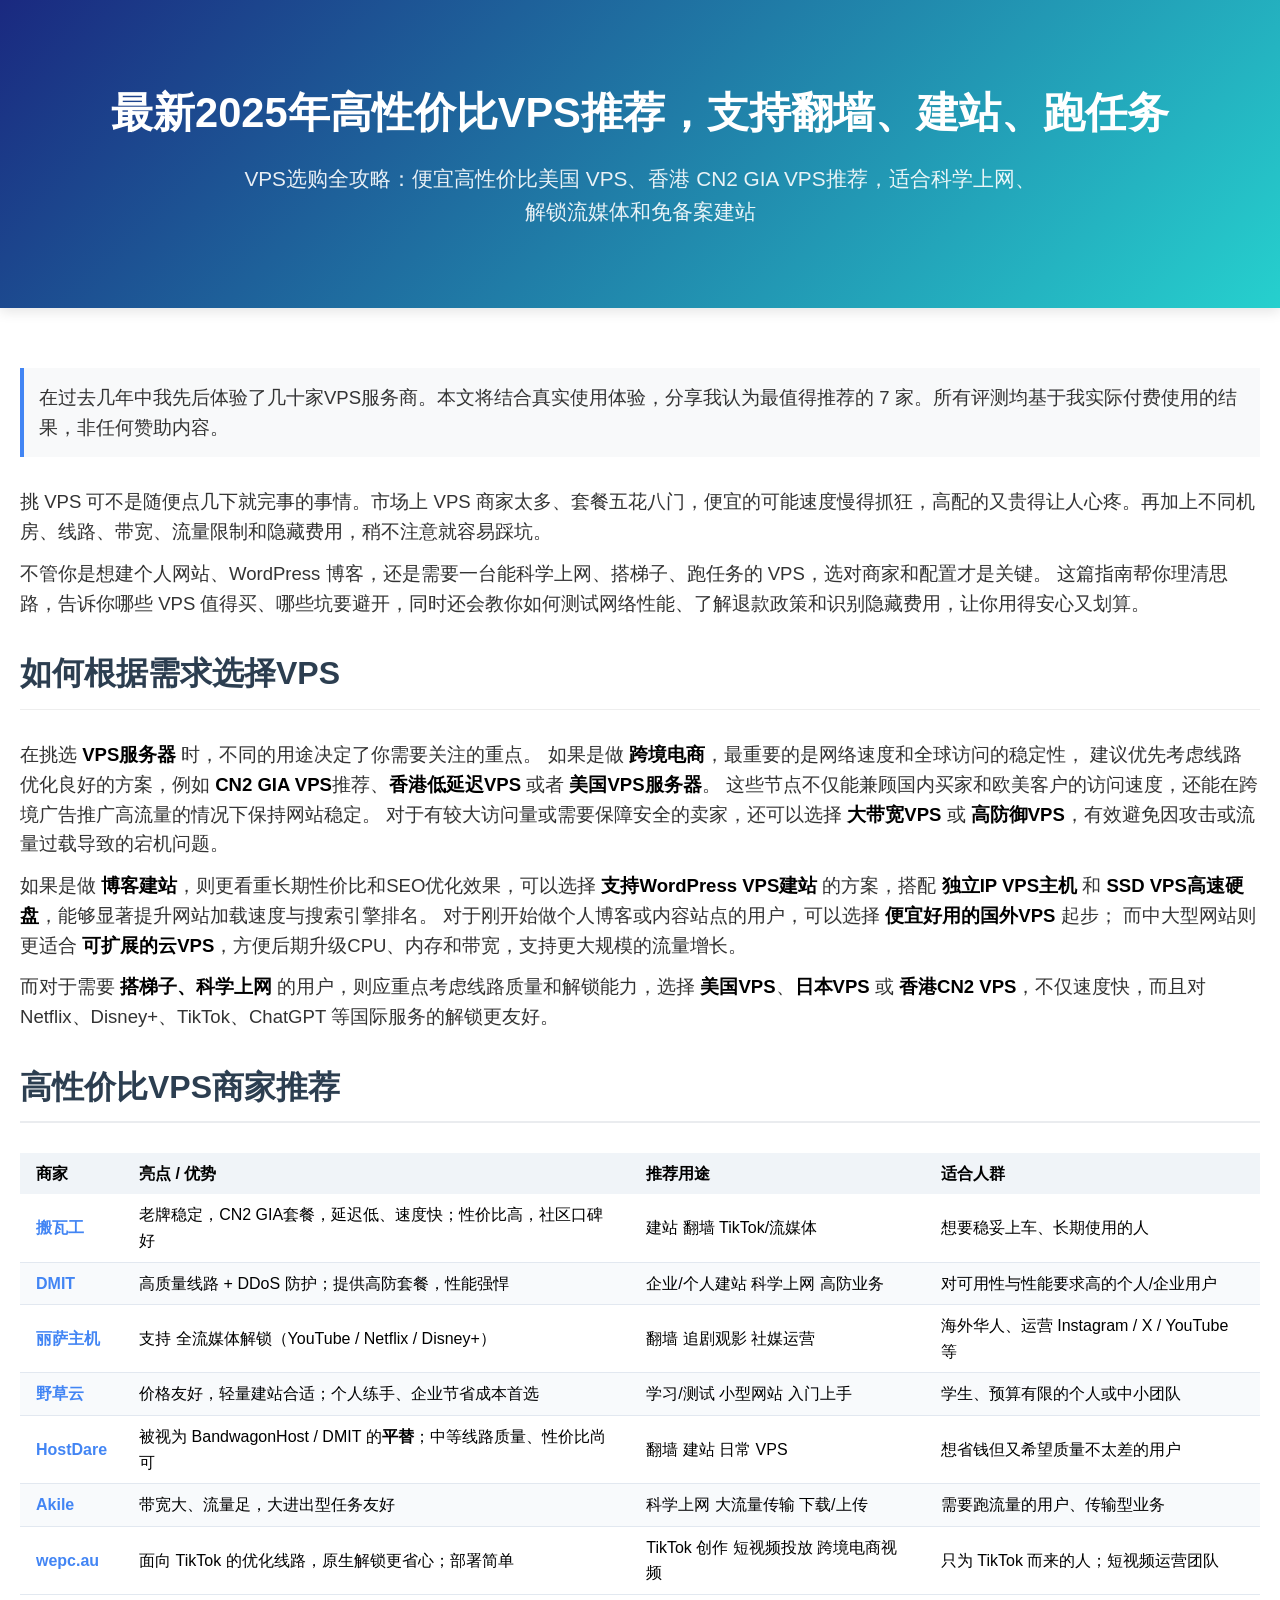
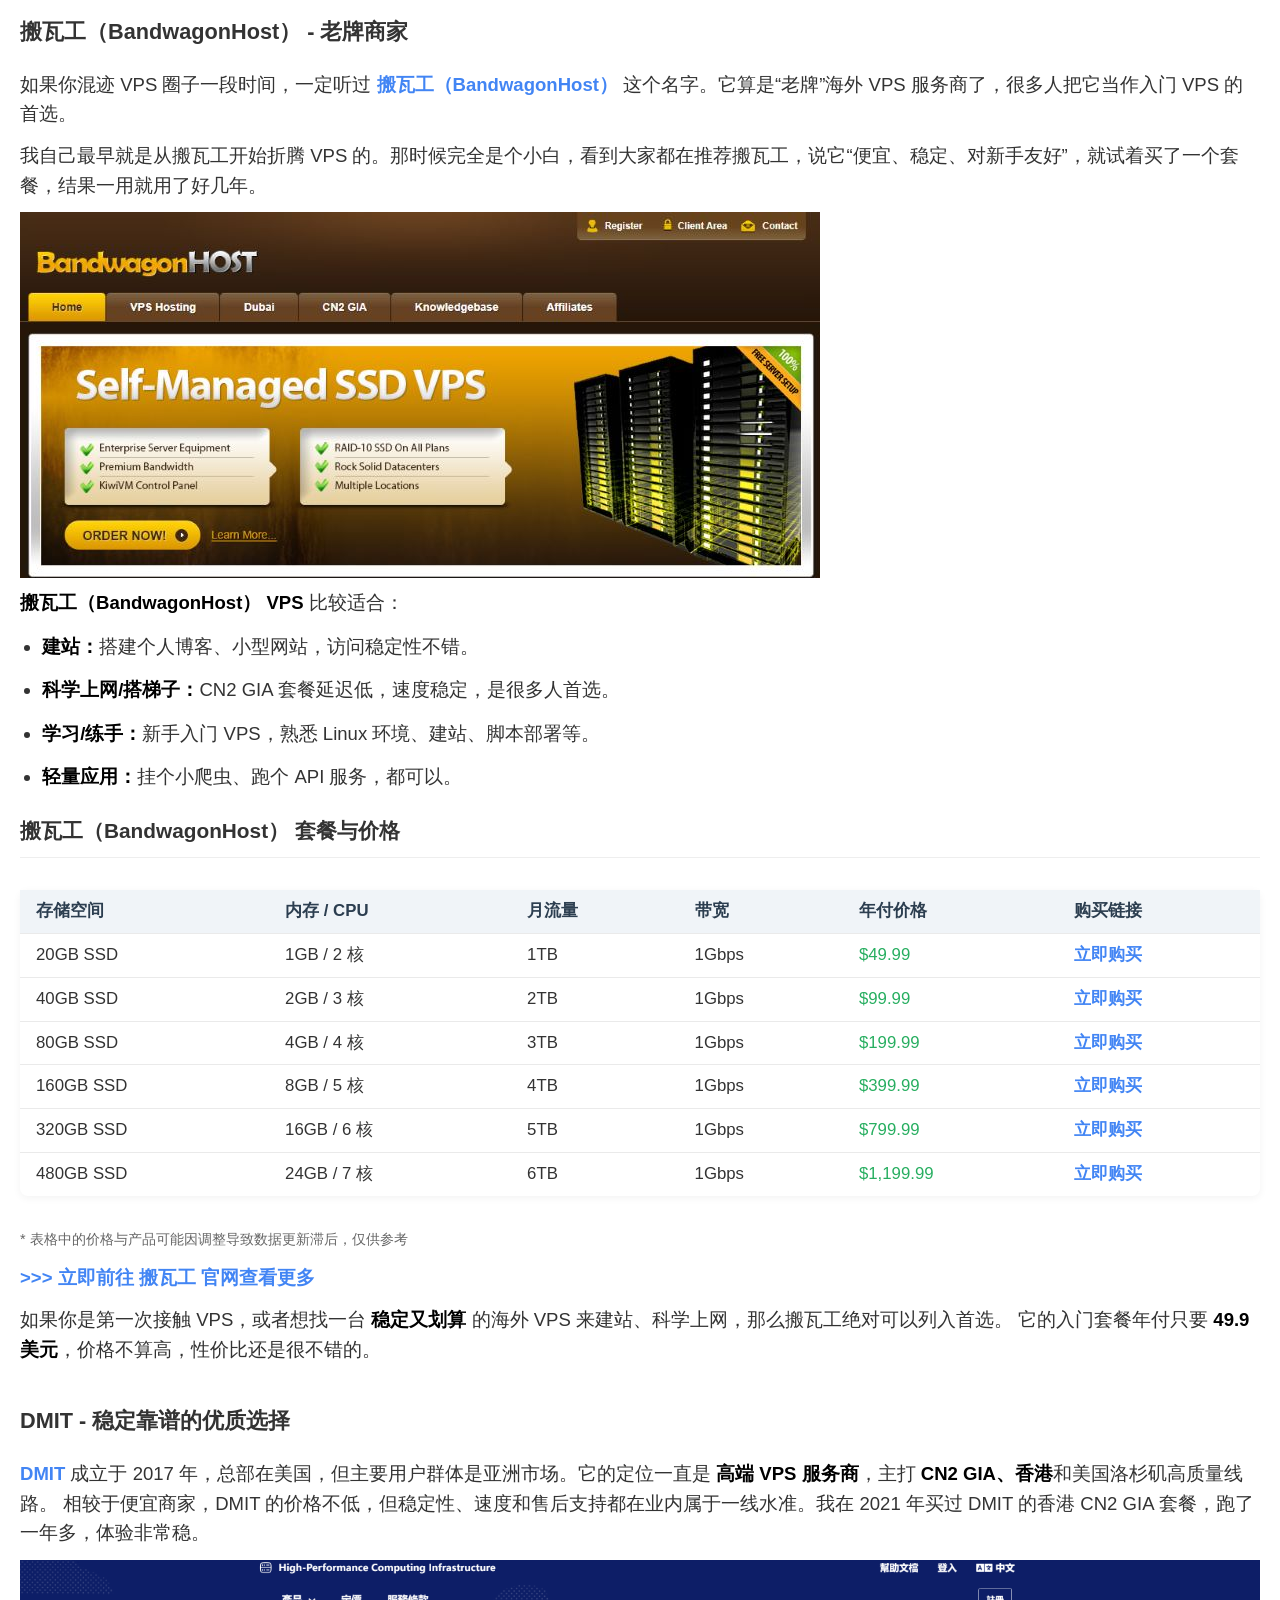
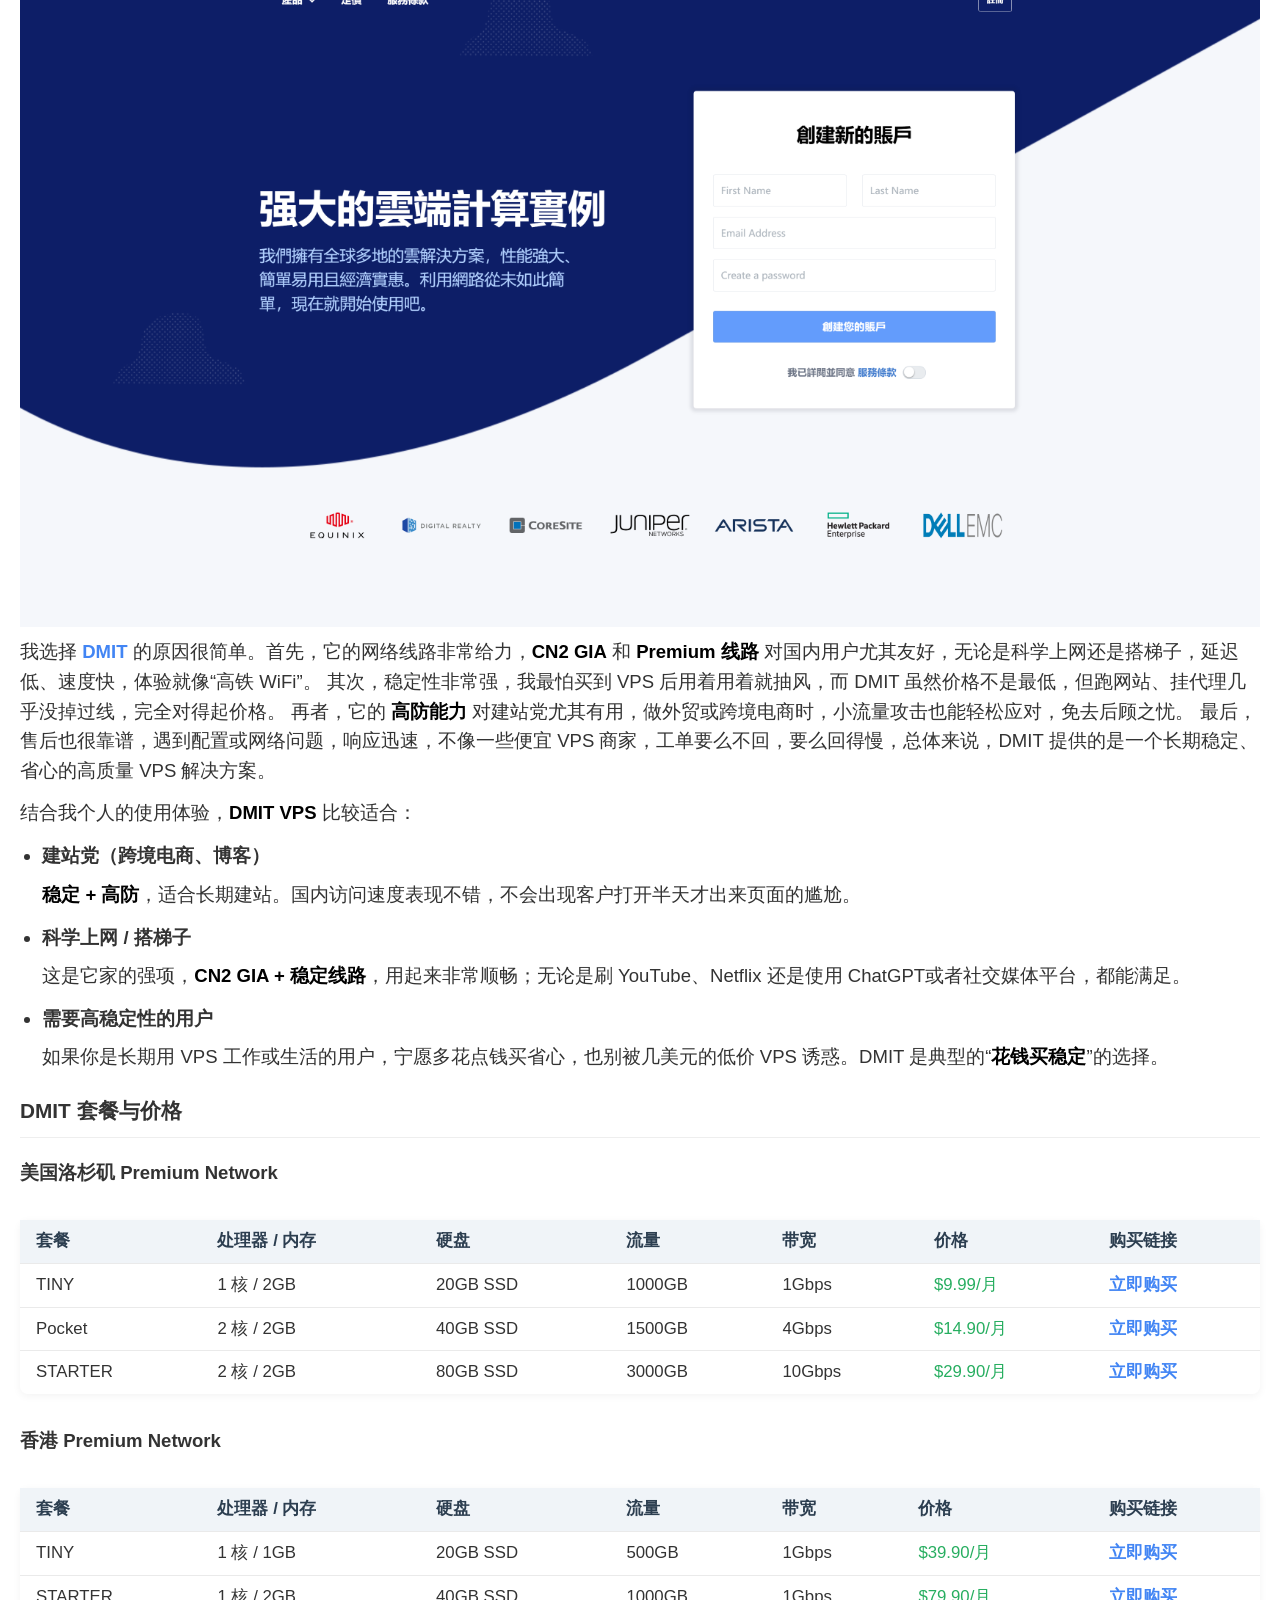
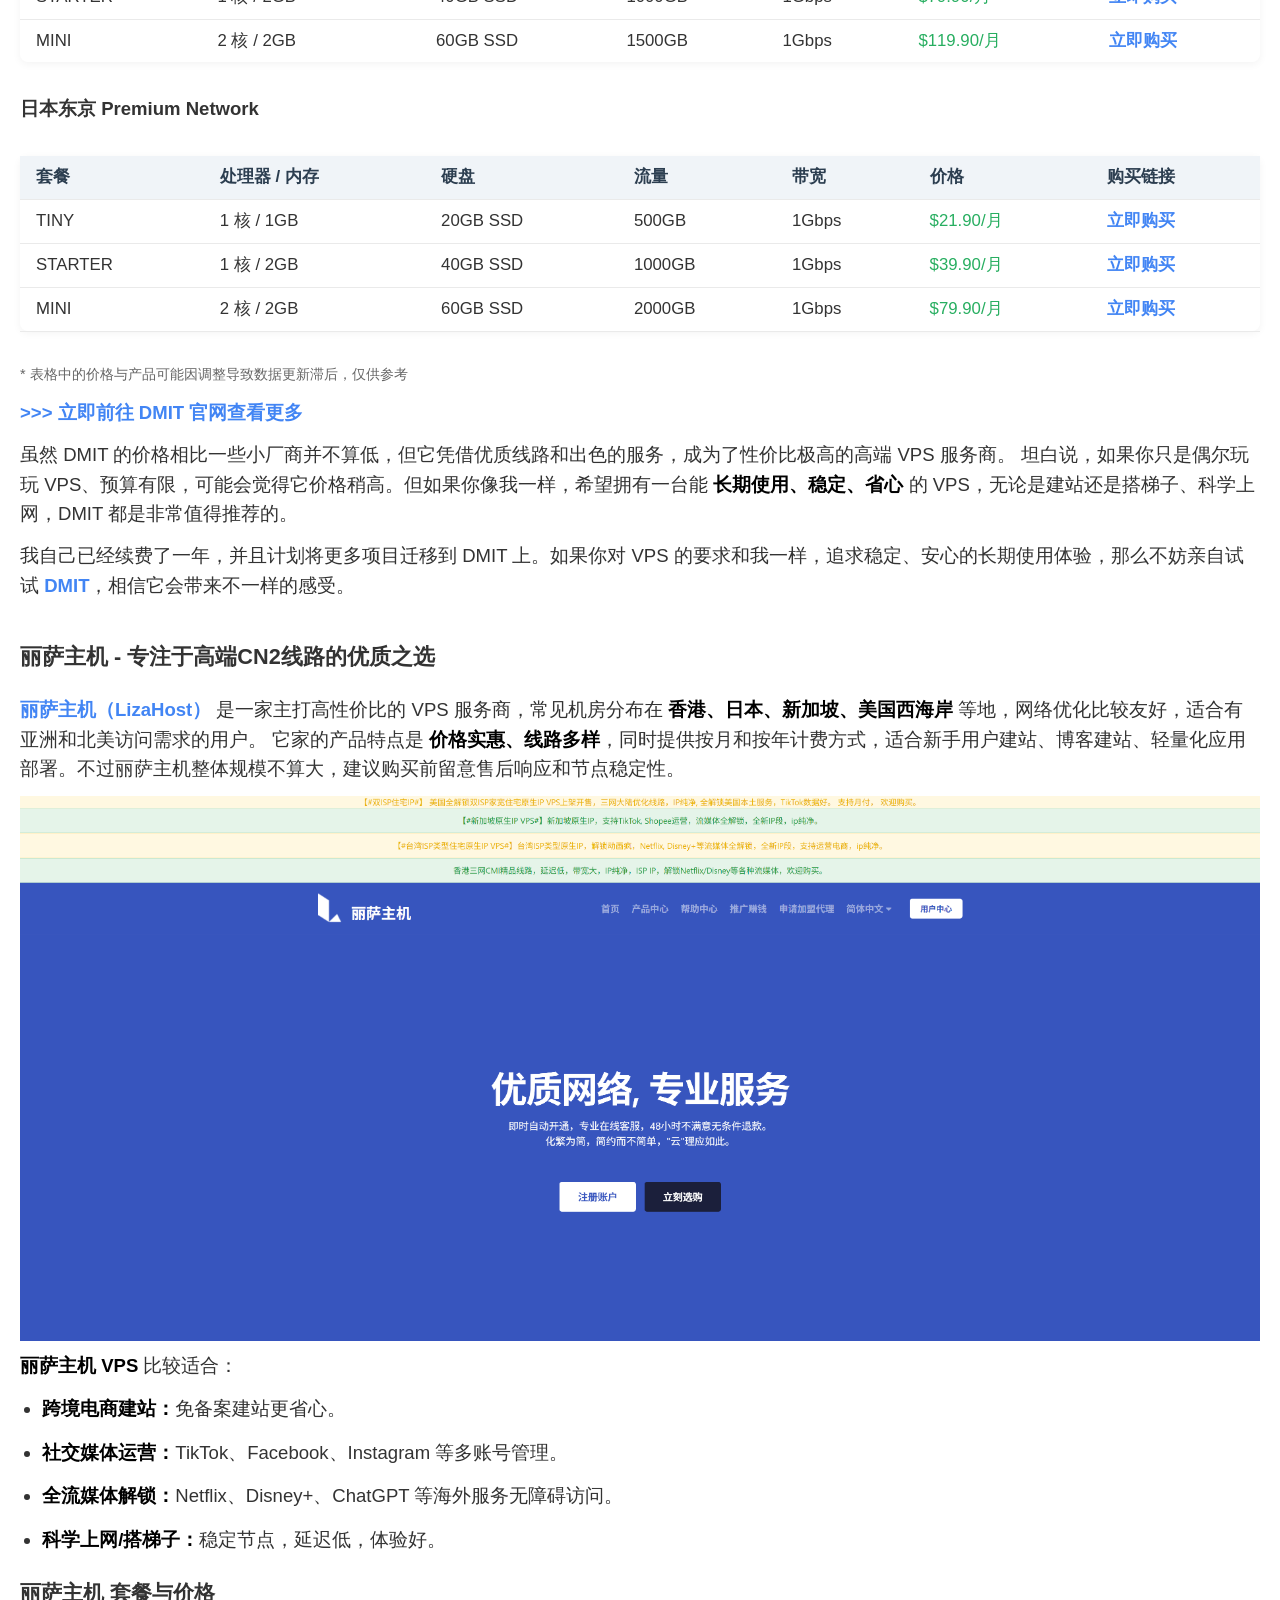
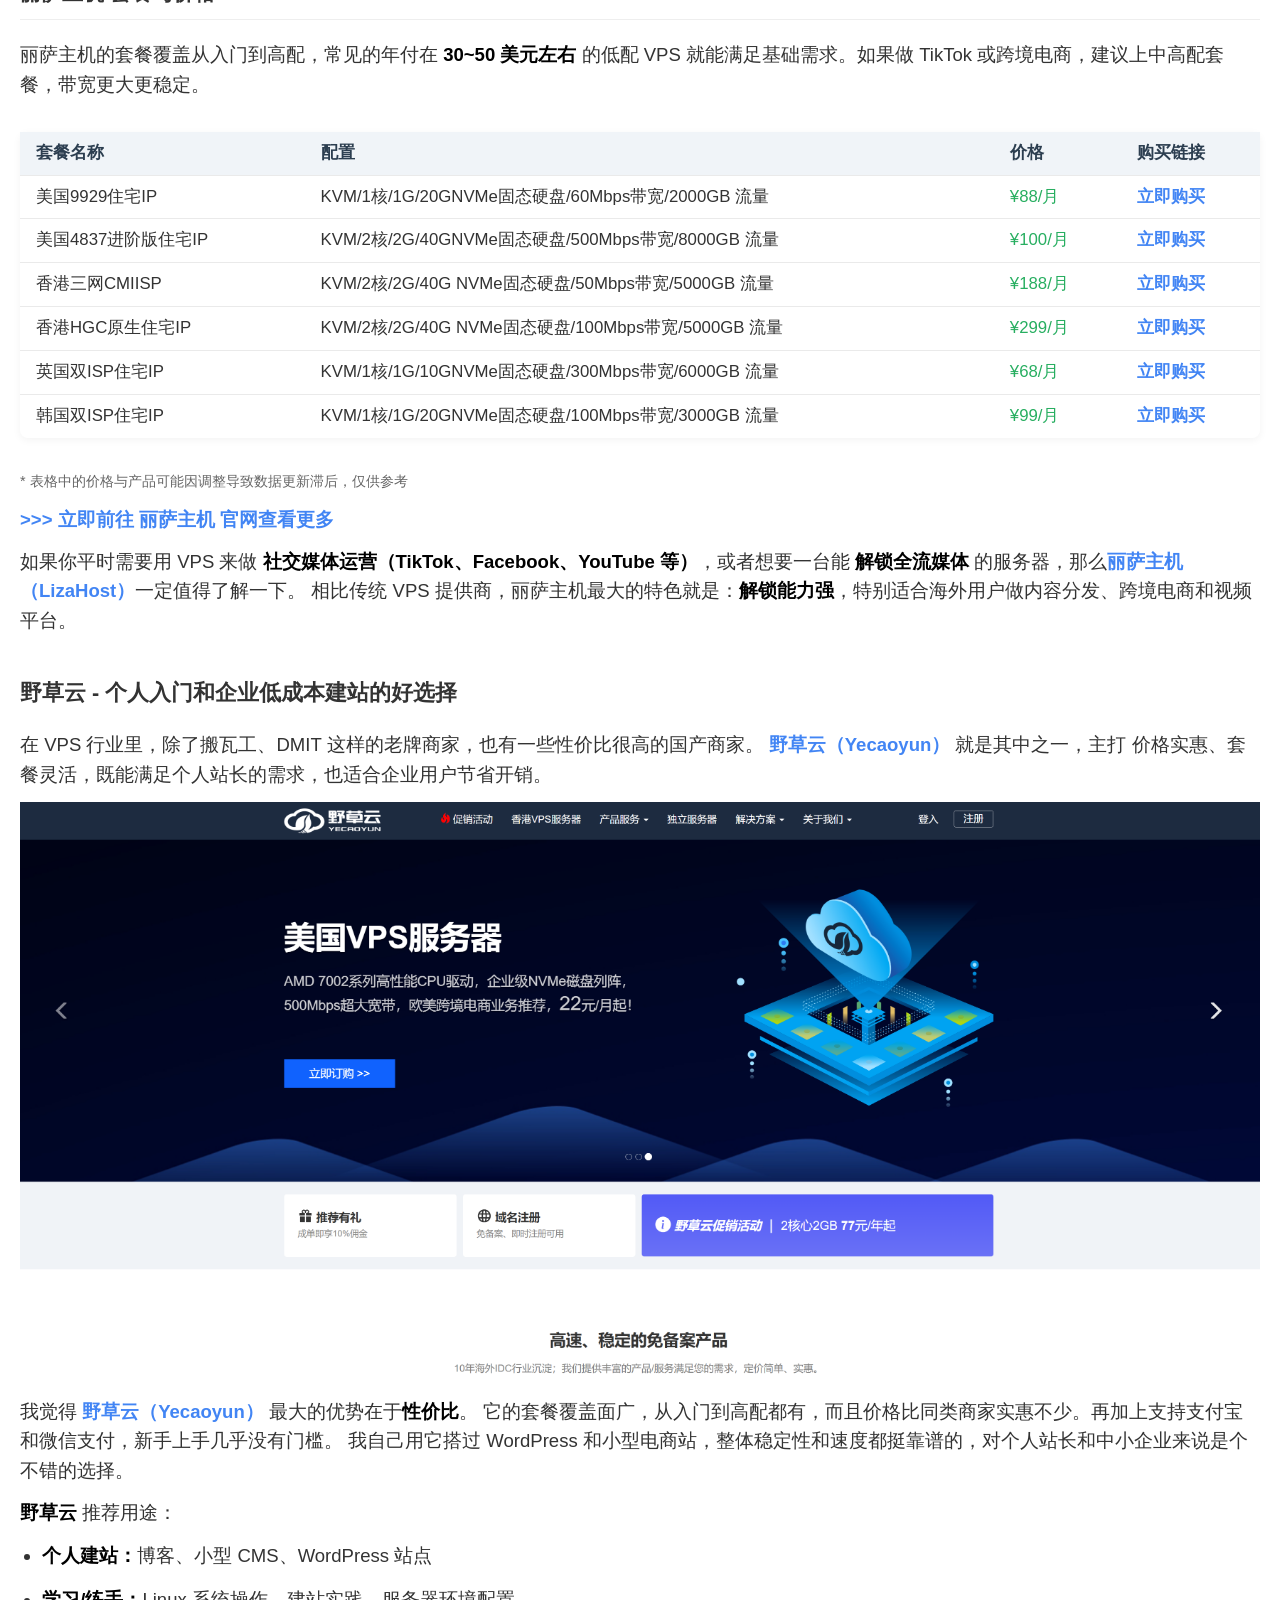
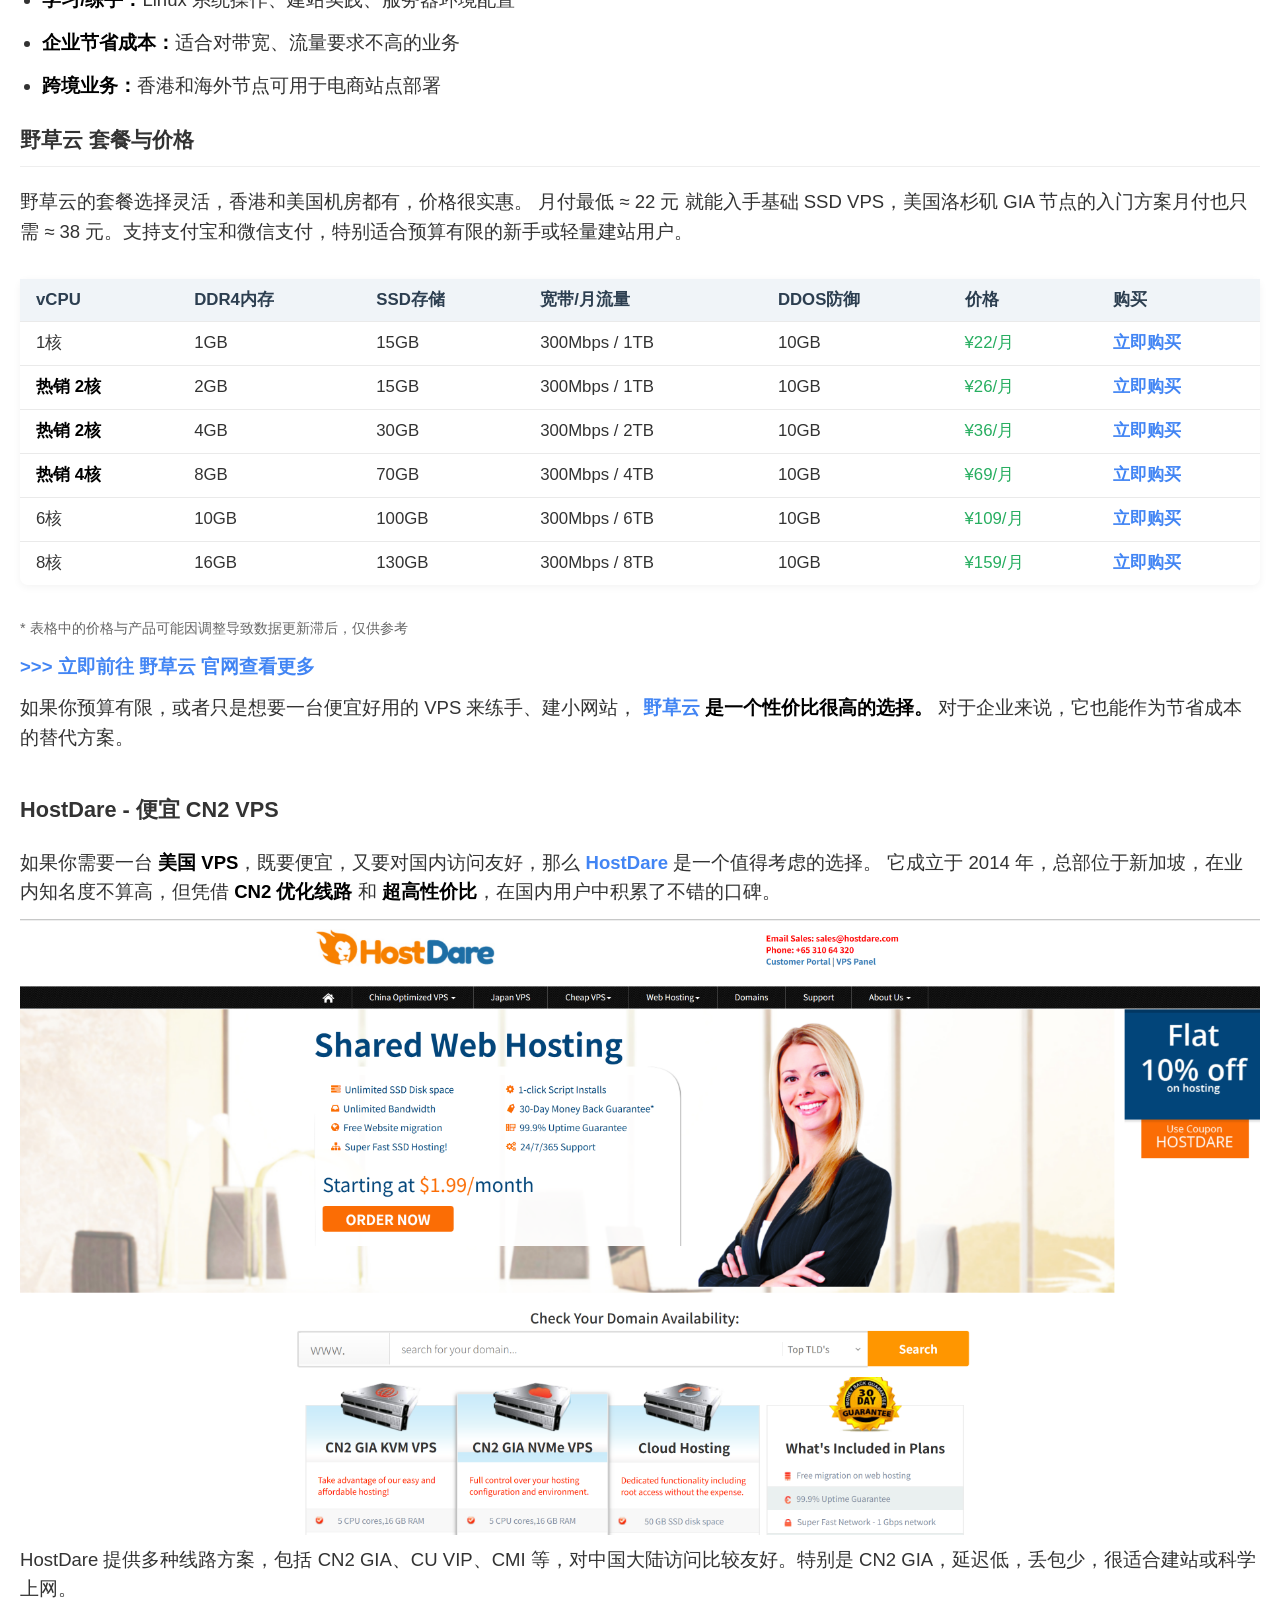
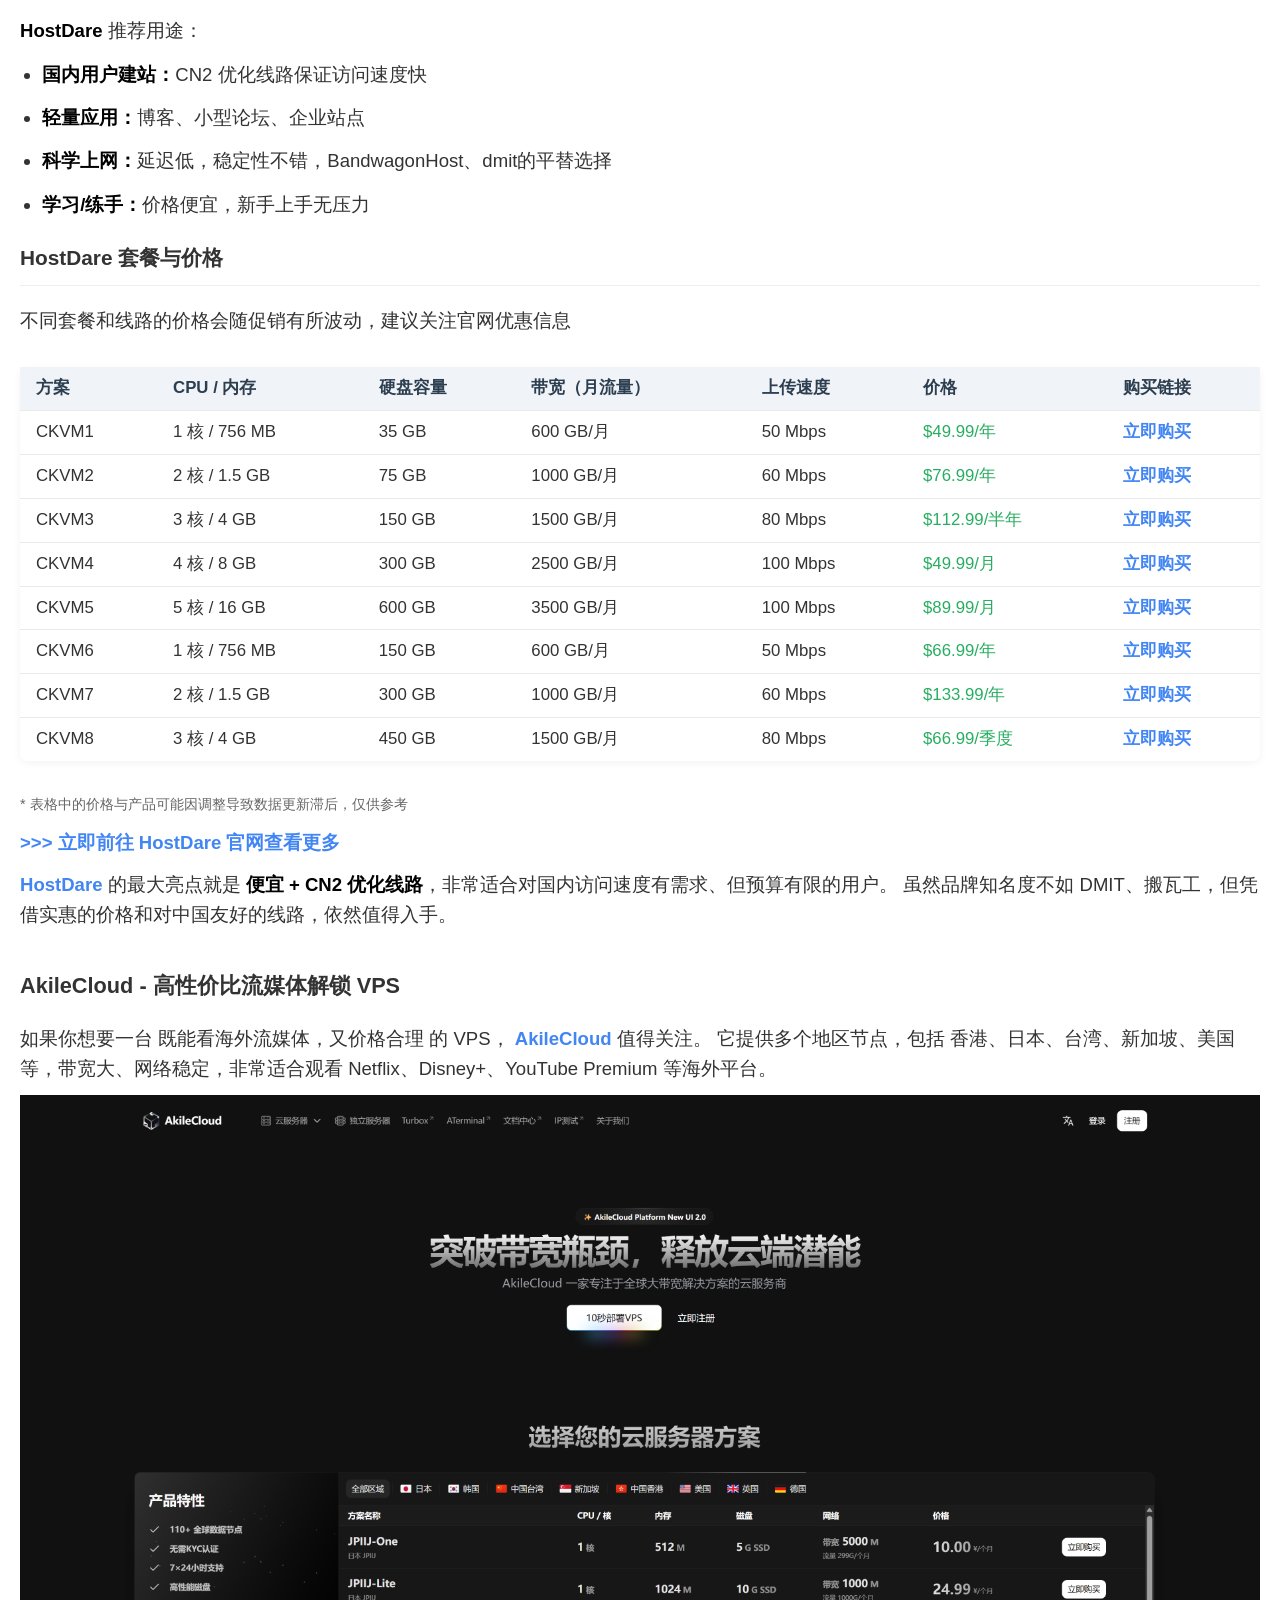
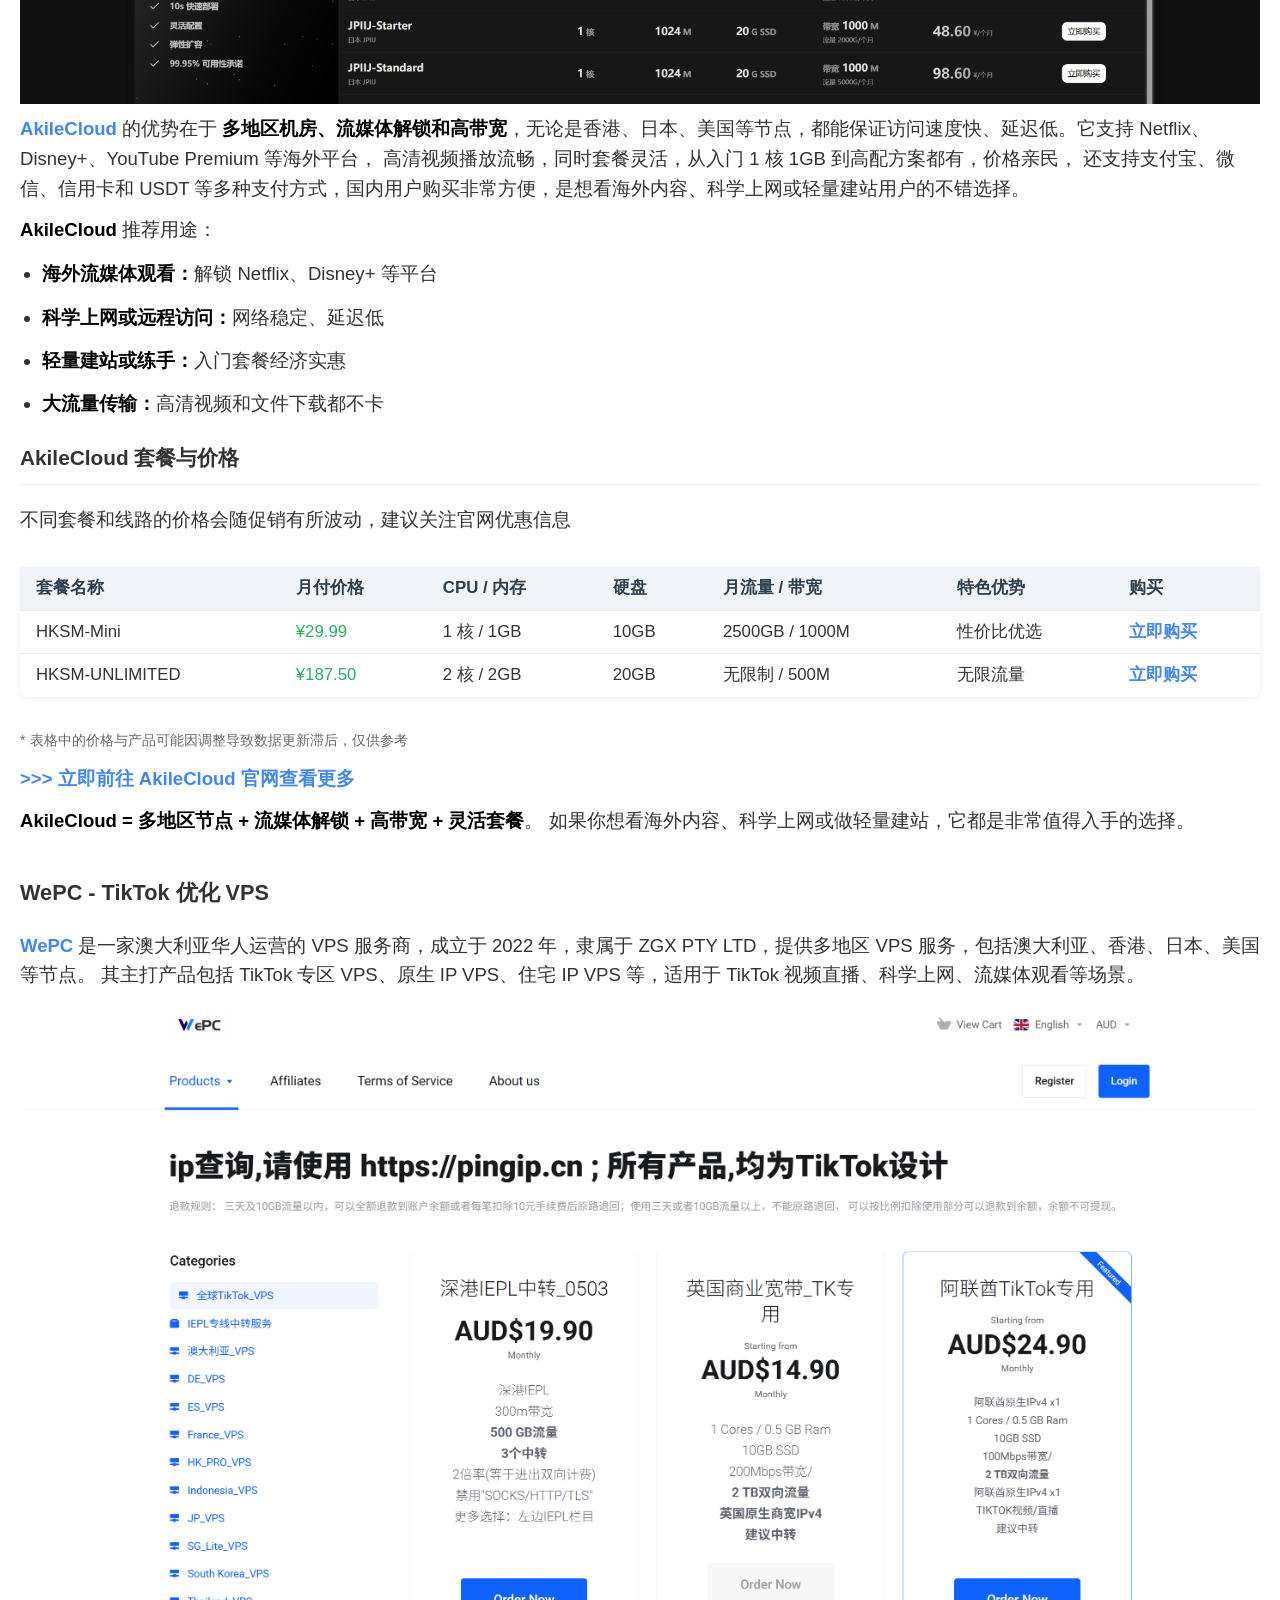
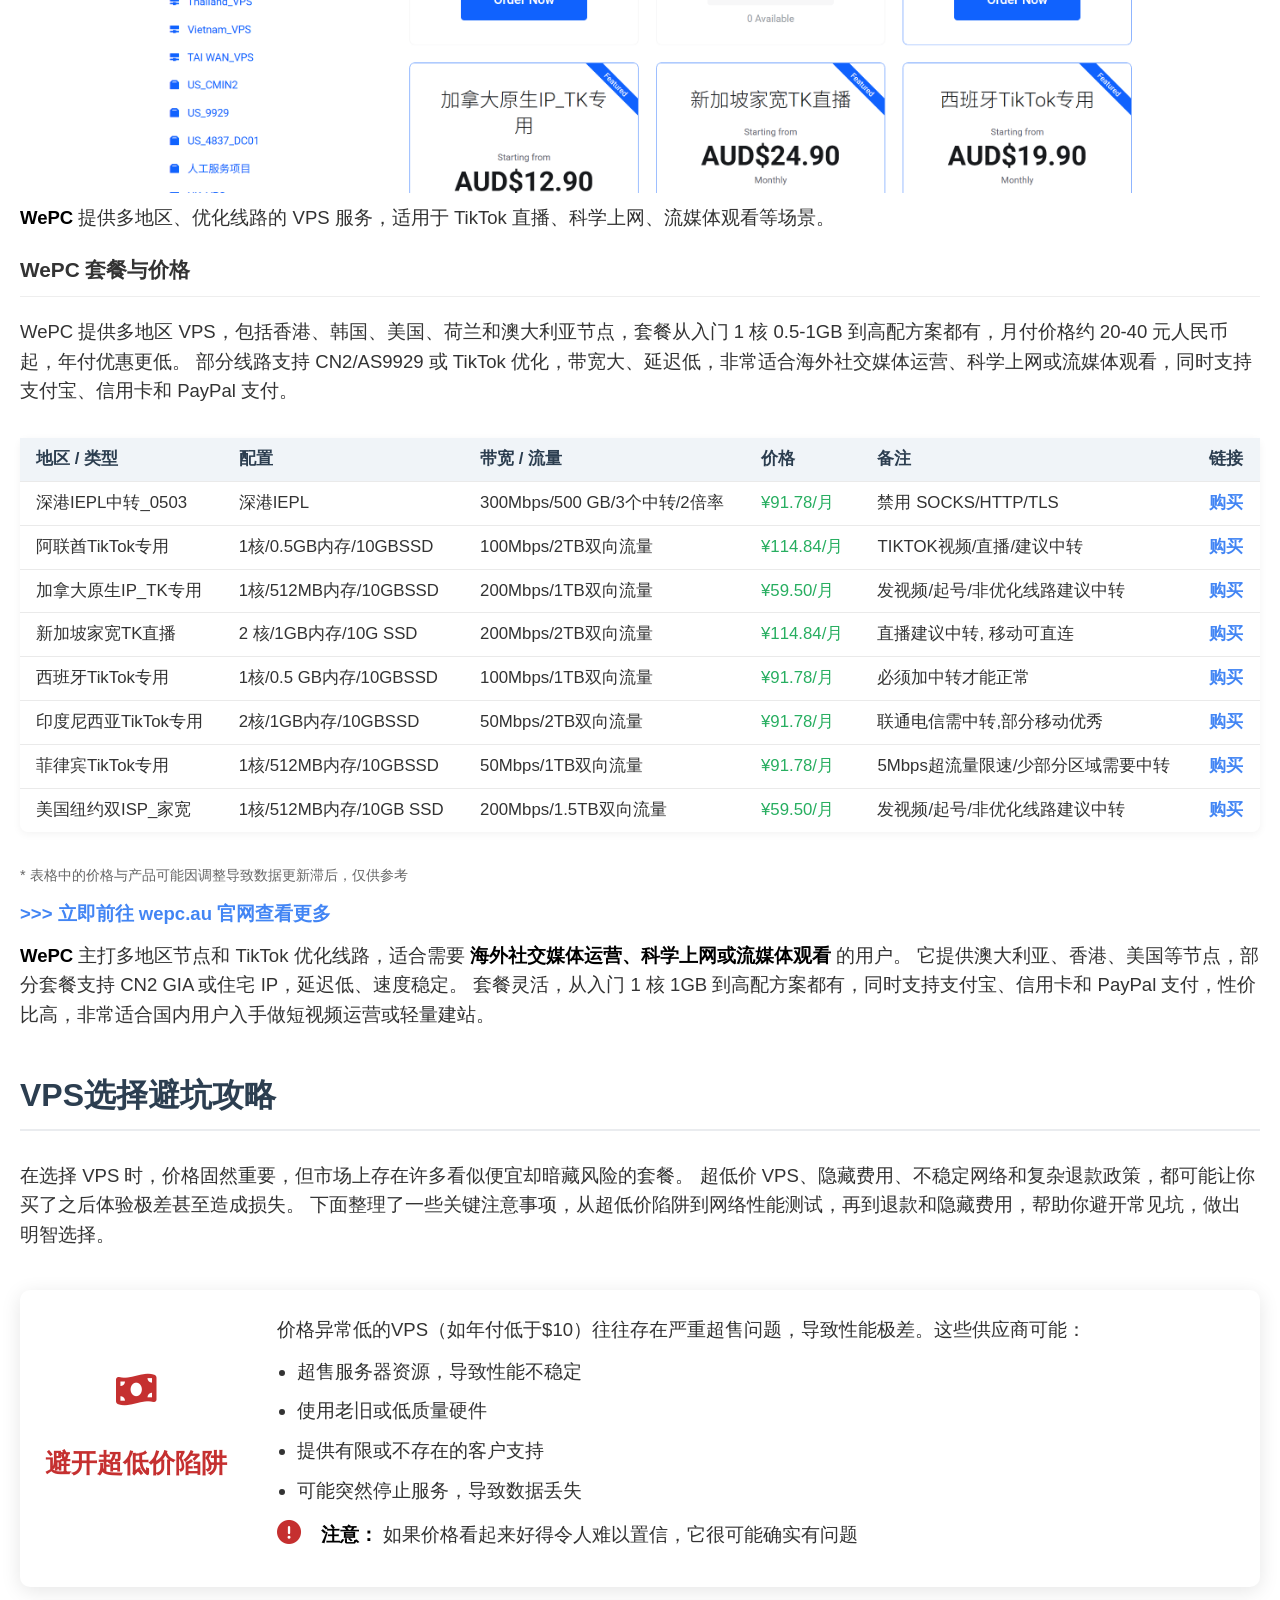
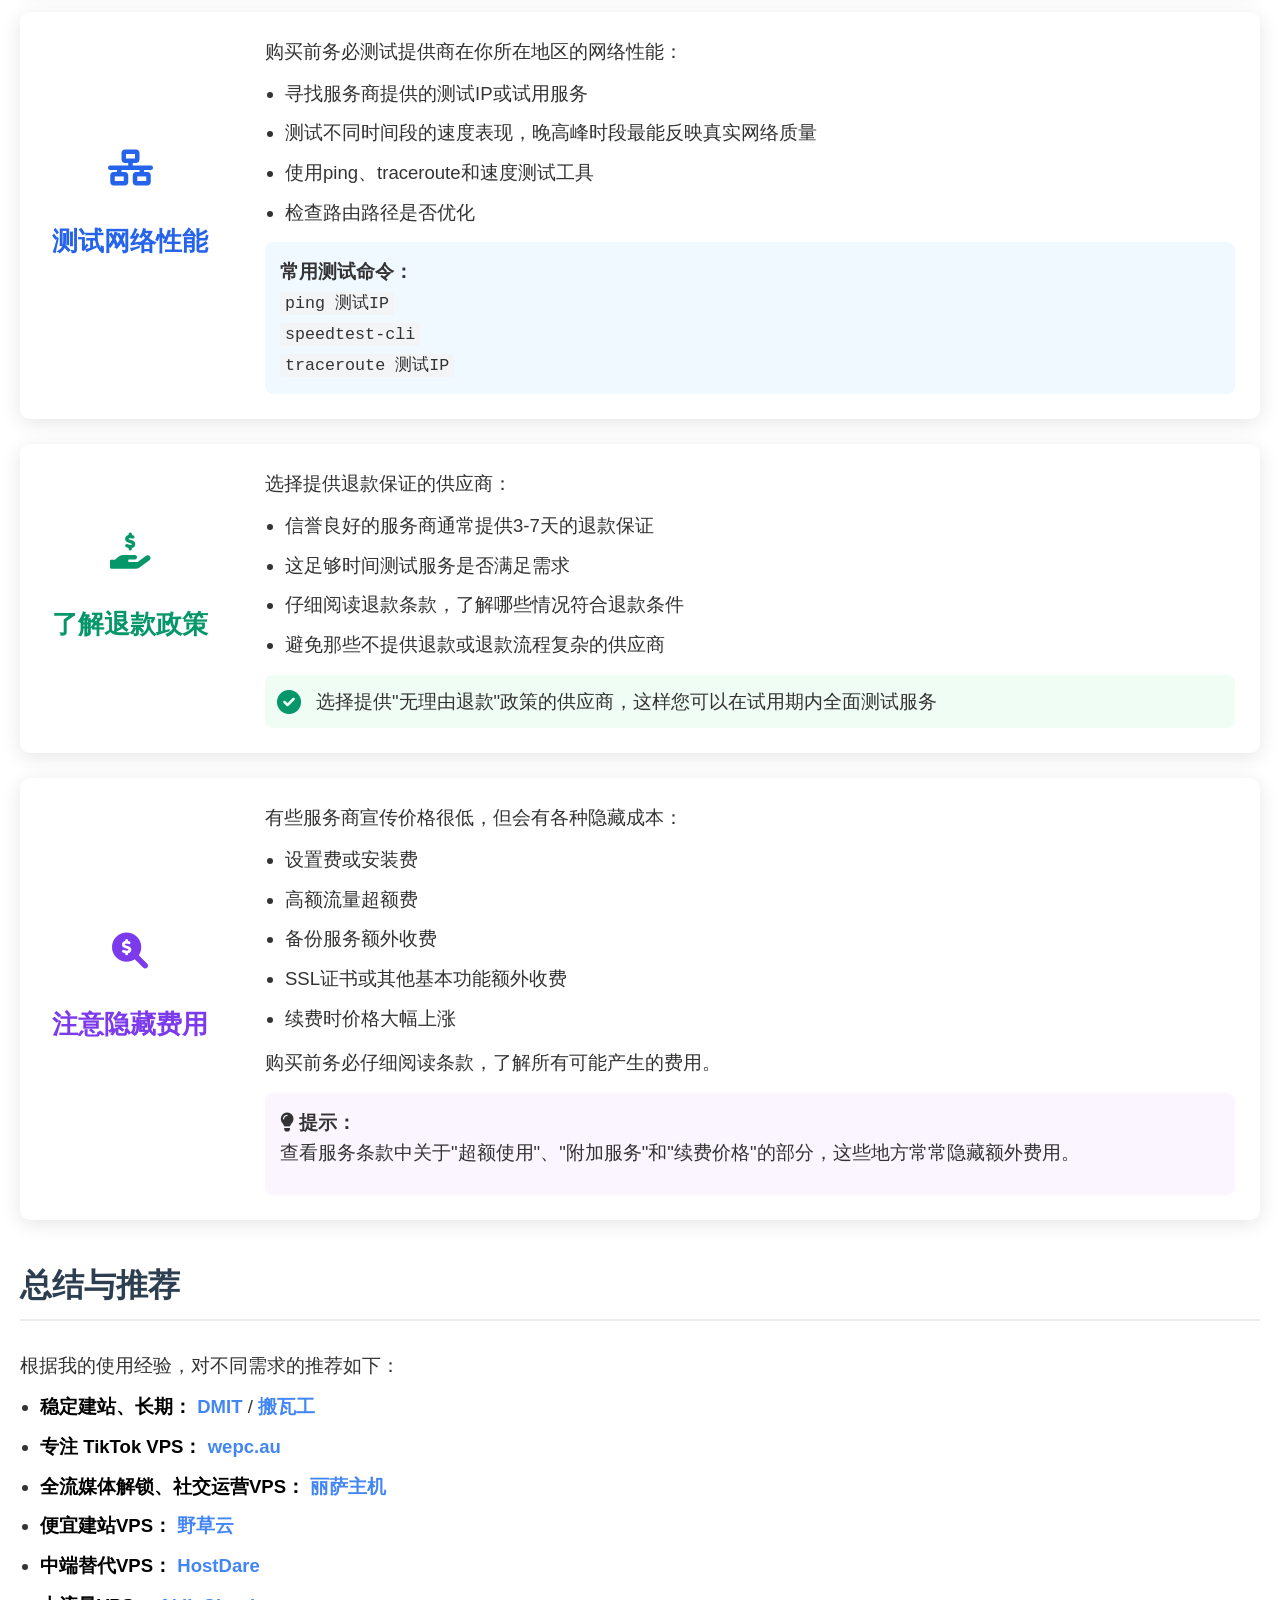
==== index.html @ fa93f44e "首页" ====
<!DOCTYPE html>
<html lang="zh-CN">

<head>
    <meta charset="UTF-8">
    <meta name="viewport" content="width=device-width, initial-scale=1.0">
    <title>2025年高性价比便宜好用的VPS推荐（美国/香港/大带宽/CN2 GIA线路）</title>
    <meta name="keywords"
        content="高性价比 VPS,搭梯子vps推荐,便宜vps年付,高性价比 VPS,海外 VPS 推荐,CN2 GIA VPS 推荐,适合建站的 VPS 推荐,香港 VPS 推荐（免备案、低延迟）,便宜稳定的VPS服务器,香港美国VPS选购经验,便宜vps,美国vps,建站vps,cn2 gia vps推荐,vps解锁netflix,美国vps cn2,大带宽VPS,美国住宅VPS,香港cn2 gia vps,vps搭建科学上网,什么 VPS 适合跨境电商,免备案建站,搭博客,什么 VPS 适合用来科学上网,搭梯子翻墙,什么 VPS 适合 BT/PT 下载">
    <meta name="description" content="精选便宜VPS、美国VPS、香港CN2 GIA VPS、大带宽VPS推荐，支持建站、跨境电商、免备案、解锁Netflix、科学上网、BT/PT下载等多种用途。">
    <link rel="shortcut icon" href="./static/favicon.ico" type="image/x-icon">
    <link rel="stylesheet" href="https://cdnjs.cloudflare.com/ajax/libs/font-awesome/6.0.0/css/all.min.css">
    <link rel="stylesheet" href="./static/css/main.css">
</head>

<body>
    <header>
        <div class="container">
            <h1>最新2025年高性价比VPS推荐，支持翻墙、建站、跑任务</h1>
            <p>VPS选购全攻略：便宜高性价比美国 VPS、香港 CN2 GIA VPS推荐，适合科学上网、解锁流媒体和免备案建站</p>
        </div>
    </header>

    <div class="container">
        <div class="article-top">
            <div class="article-intro">
                在过去几年中我先后体验了几十家VPS服务商。本文将结合真实使用体验，分享我认为最值得推荐的 7 家。所有评测均基于我实际付费使用的结果，非任何赞助内容。
            </div>
            <div>
                <p>挑 VPS 可不是随便点几下就完事的事情。市场上 VPS 商家太多、套餐五花八门，便宜的可能速度慢得抓狂，高配的又贵得让人心疼。再加上不同机房、线路、带宽、流量限制和隐藏费用，稍不注意就容易踩坑。</p>
                <p>
                    不管你是想建个人网站、WordPress 博客，还是需要一台能科学上网、搭梯子、跑任务的 VPS，选对商家和配置才是关键。
                    这篇指南帮你理清思路，告诉你哪些 VPS 值得买、哪些坑要避开，同时还会教你如何测试网络性能、了解退款政策和识别隐藏费用，让你用得安心又划算。
                </p>
            </div>
            <!-- <h3>容易被忽视的细节</h3>
            <ul class="checklist">
                <li><strong>流量限制：</strong>有的商家价格低，但流量限制得死死的，一个月跑两天就没了。</li>
                <li><strong>服务器位置：</strong>节点位置不合适，比如你在国内访问美国东部机房，速度就会卡得想摔电脑。</li>
                <li><strong>IO性能差：</strong>硬盘不给力，尤其是没有SSD或者超售严重，WordPress动不动就要等半天。</li>
                <li><strong>售后支持：</strong>有些商家出问题只能发工单，回复慢得让人怀疑是不是没人管，遇到紧急宕机就很糟心。</li>
                <li><strong>续费套路：</strong>首年便宜得离谱，结果续费直接翻倍甚至三倍，等你建站迁移麻烦了才知道被套牢。</li>
                <li><strong>隐藏费用：</strong>部分VPS开通时便宜，但要独立IP、换机房、增加带宽，就要额外收费，算下来比高端机还贵。</li>
            </ul> -->
            <!-- <div class="tip">
                <p>选择VPS时不要只看价格，要综合考虑性能、网络、服务和长期稳定性。</p>
            </div> -->
            <!-- <div>
                <h2>我的VPS选择标准</h2>
                <p>在开始推荐前，先说明我的选择标准（按重要性排序）：</p>
                <ol>
                    <li><strong>稳定性：</strong> 正常运行时间超过99.9%</li>
                    <li><strong>网络质量：</strong> 对中国用户的访问速度</li>
                    <li><strong>性价比：</strong> 性能与价格的平衡</li>
                    <li><strong>客户支持：</strong> 响应速度与解决问题的能力</li>
                    <li><strong>易用性：</strong> 控制面板与文档质量</li>
                </ol>
            </div>

            <div>
                <p>
                    如果你预算有限，可以从便宜稳定的 <strong>美国VPS</strong> 开始；如果你追求低延迟，就选 <strong>香港VPS</strong>；
                    如果要建站，尤其是WordPress VPS建站，一定要挑对商家；如果支付不方便，就直接选支持支付宝的VPS，省心省力。
                </p>
            </div> -->

            <section>
                <h2>如何根据需求选择VPS</h2>
                <p>
                    在挑选 <strong>VPS服务器</strong> 时，不同的用途决定了你需要关注的重点。
                    如果是做 <strong>跨境电商</strong>，最重要的是网络速度和全球访问的稳定性，
                    建议优先考虑线路优化良好的方案，例如 <strong>CN2 GIA VPS</strong>推荐、<strong>香港低延迟VPS</strong> 或者
                    <strong>美国VPS服务器</strong>。
                    这些节点不仅能兼顾国内买家和欧美客户的访问速度，还能在跨境广告推广高流量的情况下保持网站稳定。
                    对于有较大访问量或需要保障安全的卖家，还可以选择 <strong>大带宽VPS</strong> 或 <strong>高防御VPS</strong>，有效避免因攻击或流量过载导致的宕机问题。
                </p>
                <p>
                    如果是做 <strong>博客建站</strong>，则更看重长期性价比和SEO优化效果，可以选择
                    <strong>支持WordPress VPS建站</strong> 的方案，搭配 <strong>独立IP VPS主机</strong> 和
                    <strong>SSD VPS高速硬盘</strong>，能够显著提升网站加载速度与搜索引擎排名。
                    对于刚开始做个人博客或内容站点的用户，可以选择 <strong>便宜好用的国外VPS</strong> 起步；
                    而中大型网站则更适合 <strong>可扩展的云VPS</strong>，方便后期升级CPU、内存和带宽，支持更大规模的流量增长。
                </p>
                <p>
                    而对于需要 <strong>搭梯子、科学上网</strong> 的用户，则应重点考虑线路质量和解锁能力，选择
                    <strong>美国VPS</strong>、<strong>日本VPS</strong> 或 <strong>香港CN2 VPS</strong>，不仅速度快，而且对
                    Netflix、Disney+、TikTok、ChatGPT 等国际服务的解锁更友好。
                </p>
            </section>
        </div>
        <section>
            <div class="use-case">
                <h2>高性价比VPS商家推荐</h2>
                <div class="vps-table">
                    <table>
                        <thead>
                            <tr>
                                <th>商家</th>
                                <th>亮点 / 优势</th>
                                <th>推荐用途</th>
                                <th>适合人群</th>
                            </tr>
                        </thead>
                        <tbody>
                            <tr>
                                <td><strong><a href="https://bandwagonhost.com/aff.php?aff=78545" target="_blank"
                                            rel="noreferrer noopener nofollow sponsored">搬瓦工</a></strong></td>
                                <td>
                                    老牌稳定，<span class="tag">CN2 GIA</span>套餐，延迟低、速度快；性价比高，社区口碑好
                                </td>
                                <td>
                                    <span class="tag">建站</span>
                                    <span class="tag">翻墙</span>
                                    <span class="tag">TikTok/流媒体</span>
                                </td>
                                <td>想要稳妥上车、长期使用的人</td>
                            </tr>
                            <tr>
                                <td><strong><a href="https://www.dmit.io/aff.php?aff=13209" target="_blank"
                                            rel="noreferrer noopener nofollow sponsored">DMIT</a></strong></td>
                                <td>
                                    高质量线路 + <span class="tag">DDoS 防护</span>；提供高防套餐，<span class="good">性能强悍</span>
                                </td>
                                <td>
                                    <span class="tag">企业/个人建站</span>
                                    <span class="tag">科学上网</span>
                                    <span class="tag">高防业务</span>
                                </td>
                                <td>对可用性与性能要求高的个人/企业用户</td>
                            </tr>

                            <tr>
                                <td><strong><a href="https://lisahost.com/aff.php?aff=5932" target="_blank"
                                            rel="noreferrer noopener nofollow sponsored">丽萨主机</a></strong></td>
                                <td>
                                    支持 <span class="good">全流媒体解锁</span>（YouTube / Netflix / Disney+）
                                </td>
                                <td>
                                    <span class="tag">翻墙</span>
                                    <span class="tag">追剧观影</span>
                                    <span class="tag">社媒运营</span>
                                </td>
                                <td>海外华人、运营 Instagram / X / YouTube 等</td>
                            </tr>

                            <tr>
                                <td><strong><a href="https://my.yecaoyun.com/aff.php?aff=6331" target="_blank"
                                            rel="noreferrer noopener nofollow sponsored">野草云</a></strong></td>
                                <td>
                                    <span class="good">价格友好</span>，轻量建站合适；个人练手、企业节省成本首选
                                </td>
                                <td>
                                    <span class="tag">学习/测试</span>
                                    <span class="tag">小型网站</span>
                                    <span class="tag">入门上手</span>
                                </td>
                                <td>学生、预算有限的个人或中小团队</td>
                            </tr>

                            <tr>
                                <td><a href="https://bill.hostdare.com/aff.php?aff=4226" target="_blank"
                                        rel="noreferrer noopener nofollow sponsored">HostDare</a>
                                </td>
                                <td>
                                    被视为 BandwagonHost / DMIT 的<strong>平替</strong>；<span class="good">中等线路质量</span>、性价比尚可
                                </td>
                                <td>
                                    <span class="tag">翻墙</span>
                                    <span class="tag">建站</span>
                                    <span class="tag">日常 VPS</span>
                                </td>
                                <td>想省钱但又希望质量不太差的用户</td>
                            </tr>

                            <tr>
                                <td><strong><a
                                            href="https://akile.io/register?aff_code=6ade96e3-44db-43ae-9cc1-06512ae5d708"
                                            target="_blank"
                                            rel="noreferrer noopener nofollow sponsored">Akile</a></strong></td>
                                <td>
                                    <span class="good">带宽大、流量足</span>，大进出型任务友好
                                </td>
                                <td>
                                    <span class="tag">科学上网</span>
                                    <span class="tag">大流量传输</span>
                                    <span class="tag">下载/上传</span>
                                </td>
                                <td>需要跑流量的用户、传输型业务</td>
                            </tr>
                            <tr>
                                <td><strong><a href="https://wepc.au/aff.php?aff=1560" target="_blank"
                                            rel="noreferrer noopener nofollow sponsored">wepc.au</a></strong></td>
                                <td>
                                    面向 TikTok 的优化线路，<span class="good">原生解锁</span>更省心；部署简单
                                </td>
                                <td>
                                    <span class="tag">TikTok 创作</span>
                                    <span class="tag">短视频投放</span>
                                    <span class="tag">跨境电商视频</span>
                                </td>
                                <td>只为 TikTok 而来的人；短视频运营团队</td>
                            </tr>

                        </tbody>
                    </table>
                </div>
                <!-- <p>
                    在机房选择上，也建议优先考虑 <strong>美国西海岸（洛杉矶、西雅图）</strong> 或 <strong>欧洲地区（德国、英国）</strong>
                    的节点，这些机房不仅对中国用户访问速度友好，而且网络整体稳定，更适合跨境电商和博客建站的长期发展。
                </p> -->
                <section class="recommendations">
                    <!-- 商家推荐 搬瓦工 -->
                    <div class="provider-card">
                        <div class="provider-header">
                            <h3>搬瓦工（BandwagonHost） - 老牌商家</h3>
                            <p>
                                如果你混迹 VPS 圈子一段时间，一定听过 <a href="https://bandwagonhost.com/aff.php?aff=78545"
                                    target="_blank" rel="noreferrer noopener nofollow sponsored">搬瓦工（BandwagonHost）</a>
                                这个名字。它算是“老牌”海外 VPS 服务商了，很多人把它当作入门 VPS 的首选。
                            </p>
                            <p>
                                我自己最早就是从搬瓦工开始折腾 VPS 的。那时候完全是个小白，看到大家都在推荐搬瓦工，说它“便宜、稳定、对新手友好”，就试着买了一个套餐，结果一用就用了好几年。
                            </p>
                            <img src="./static/images/bandwagong.jpg" alt="bandwagong vps">
                        </div>
                        <section class="dmit-usage">
                            <p><strong>搬瓦工（BandwagonHost） VPS</strong> 比较适合：</p>
                            <ul class="usage-list" style="margin:0; padding-left:1.2em; line-height:1.8;">
                                <li>
                                    <p style="margin:.25em 0 10px;">
                                        <strong>建站：</strong>搭建个人博客、小型网站，访问稳定性不错。
                                    </p>
                                </li>
                                <li>
                                    <p style="margin:.25em 0 10px;">
                                        <strong>科学上网/搭梯子：</strong>CN2 GIA 套餐延迟低，速度稳定，是很多人首选。
                                    </p>
                                </li>
                                <li>
                                    <p style="margin:.25em 0;">
                                        <strong>学习/练手：</strong>新手入门 VPS，熟悉 Linux 环境、建站、脚本部署等。
                                    </p>
                                </li>
                                <li>
                                    <p style="margin:.25em 0;">
                                        <strong>轻量应用：</strong>挂个小爬虫、跑个 API 服务，都可以。
                                    </p>
                                </li>
                            </ul>
                        </section>
                        <!-- 套餐表格 -->
                        <!-- <td class="plan-name">Starter <span class="recommended-badge">最受欢迎</span> -->
                        <div class="plans-section">
                            <h3>搬瓦工（BandwagonHost） 套餐与价格</h3>
                            <table class="provider-table">
                                <thead>
                                    <tr>
                                        <th>存储空间</th>
                                        <th>内存 / CPU</th>
                                        <th>月流量</th>
                                        <th>带宽</th>
                                        <th>年付价格</th>
                                        <th>购买链接</th>
                                    </tr>
                                </thead>
                                <tbody>
                                    <tr>
                                        <td>20GB SSD</td>
                                        <td>1GB / 2 核</td>
                                        <td>1TB</td>
                                        <td>1Gbps</td>
                                        <td class="price-tag">$49.99</td>
                                        <td class="rating"><a href="https://bandwagonhost.com/aff.php?aff=78545&pid=44"
                                                target="_blank" rel="noreferrer noopener nofollow sponsored">立即购买</a>
                                        </td>
                                    </tr>
                                    <tr>
                                        <td>40GB SSD</td>
                                        <td>2GB / 3 核</td>
                                        <td>2TB</td>
                                        <td>1Gbps</td>
                                        <td class="price-tag">$99.99</td>
                                        <td class="rating"><a href="https://bandwagonhost.com/aff.php?aff=78545&pid=45"
                                                target="_blank" rel="noreferrer noopener nofollow sponsored">立即购买</a>
                                        </td>
                                    </tr>
                                    <tr>
                                        <td>80GB SSD</td>
                                        <td>4GB / 4 核</td>
                                        <td>3TB</td>
                                        <td>1Gbps</td>
                                        <td class="price-tag">$199.99</td>
                                        <td class="rating"><a href="https://bandwagonhost.com/aff.php?aff=78545&pid=46"
                                                target="_blank" rel="noreferrer noopener nofollow sponsored">立即购买</a>
                                        </td>
                                    </tr>
                                    <tr>
                                        <td>160GB SSD</td>
                                        <td>8GB / 5 核</td>
                                        <td>4TB</td>
                                        <td>1Gbps</td>
                                        <td class="price-tag">$399.99</td>
                                        <td class="rating"><a href="https://bandwagonhost.com/aff.php?aff=78545&pid=47"
                                                target="_blank" rel="noreferrer noopener nofollow sponsored">立即购买</a>
                                        </td>
                                    </tr>
                                    <tr>
                                        <td>320GB SSD</td>
                                        <td>16GB / 6 核</td>
                                        <td>5TB</td>
                                        <td>1Gbps</td>
                                        <td class="price-tag">$799.99</td>
                                        <td class="rating"><a href="https://bandwagonhost.com/aff.php?aff=78545&pid=48"
                                                target="_blank" rel="noreferrer noopener nofollow sponsored">立即购买</a>
                                        </td>
                                    </tr>
                                    <tr>
                                        <td>480GB SSD</td>
                                        <td>24GB / 7 核</td>
                                        <td>6TB</td>
                                        <td>1Gbps</td>
                                        <td class="price-tag">$1,199.99</td>
                                        <td class="rating"><a href="https://bandwagonhost.com/aff.php?aff=78545&pid=49"
                                                target="_blank" rel="noreferrer noopener nofollow sponsored">立即购买</a>
                                        </td>
                                    </tr>
                                </tbody>
                            </table>
                            <div class="plan-features">
                                <p>* 表格中的价格与产品可能因调整导致数据更新滞后，仅供参考</p>
                            </div>
                            <p class="rating">
                                <a href="https://bandwagonhost.com/aff.php?aff=78545" target="_blank"
                                    rel="noreferrer noopener nofollow sponsored">>>> 立即前往 搬瓦工
                                    官网查看更多</a>
                            </p>
                        </div>
                        <p>
                            如果你是第一次接触 VPS，或者想找一台 <strong>稳定又划算</strong> 的海外 VPS 来建站、科学上网，那么搬瓦工绝对可以列入首选。
                            它的入门套餐年付只要 <strong>49.9 美元</strong>，价格不算高，性价比还是很不错的。
                        </p>
                    </div>
                    <!-- 商家推荐 DMIT -->
                    <div class="provider-card">
                        <div class="provider-header">
                            <h3>DMIT - 稳定靠谱的优质选择</h3>
                            <p>
                                <a href="https://www.dmit.io/aff.php?aff=13209" target="_blank"
                                    rel="noreferrer noopener nofollow sponsored">DMIT</a> 成立于 2017
                                年，总部在美国，但主要用户群体是亚洲市场。它的定位一直是 <strong>高端 VPS 服务商</strong>，主打 <strong>CN2
                                    GIA、香港</strong>和美国洛杉矶高质量线路。
                                相较于便宜商家，DMIT 的价格不低，但稳定性、速度和售后支持都在业内属于一线水准。我在 2021 年买过 DMIT 的香港 CN2 GIA
                                套餐，跑了一年多，体验非常稳。
                            </p>
                            <img src="./static/images/dmit.png" alt="dmit vps">
                            <p>
                                我选择 <a href="https://www.dmit.io/aff.php?aff=13209" target="_blank"
                                    rel="noreferrer noopener nofollow sponsored">DMIT</a>
                                的原因很简单。首先，它的网络线路非常给力，<strong>CN2 GIA</strong> 和 <strong>Premium 线路</strong>
                                对国内用户尤其友好，无论是科学上网还是搭梯子，延迟低、速度快，体验就像“高铁 WiFi”。
                                其次，稳定性非常强，我最怕买到 VPS 后用着用着就抽风，而 DMIT 虽然价格不是最低，但跑网站、挂代理几乎没掉过线，完全对得起价格。
                                再者，它的 <strong>高防能力</strong> 对建站党尤其有用，做外贸或跨境电商时，小流量攻击也能轻松应对，免去后顾之忧。
                                最后，售后也很靠谱，遇到配置或网络问题，响应迅速，不像一些便宜 VPS 商家，工单要么不回，要么回得慢，总体来说，DMIT 提供的是一个长期稳定、省心的高质量 VPS
                                解决方案。
                            </p>
                        </div>
                        <section class="dmit-usage">
                            <p>结合我个人的使用体验，<strong>DMIT VPS</strong> 比较适合：</p>
                            <ul class="usage-list" style="margin:0; padding-left:1.2em; line-height:1.8;">
                                <li>
                                    <h4 style="margin:0 0 .25em 0;">建站党（跨境电商、博客）</h4>
                                    <p style="margin:.25em 0 10px;">
                                        <strong>稳定 + 高防</strong>，适合长期建站。国内访问速度表现不错，不会出现客户打开半天才出来页面的尴尬。
                                    </p>
                                </li>

                                <li>
                                    <h4 style="margin:0 0 .25em 0;">科学上网 / 搭梯子</h4>
                                    <p style="margin:.25em 0 10px;">
                                        这是它家的强项，<strong>CN2 GIA + 稳定线路</strong>，用起来非常顺畅；无论是刷 YouTube、Netflix 还是使用
                                        ChatGPT或者社交媒体平台，都能满足。
                                    </p>
                                </li>

                                <li>
                                    <h4 style="margin:0 0 .25em 0;">需要高稳定性的用户</h4>
                                    <p style="margin:.25em 0 10px;">
                                        如果你是长期用 VPS 工作或生活的用户，宁愿多花点钱买省心，也别被几美元的低价 VPS 诱惑。DMIT
                                        是典型的“<strong>花钱买稳定</strong>”的选择。
                                    </p>
                                </li>
                            </ul>
                        </section>
                        <!-- 套餐表格 -->
                        <!-- <td class="plan-name">Starter <span class="recommended-badge">最受欢迎</span> -->
                        <div class="plans-section">
                            <h3>DMIT 套餐与价格</h3>
                            <b>美国洛杉矶 Premium Network</b>
                            <table class="provider-table">
                                <thead>
                                    <tr>
                                        <th>套餐</th>
                                        <th>处理器 / 内存</th>
                                        <th>硬盘</th>
                                        <th>流量</th>
                                        <th>带宽</th>
                                        <th>价格</th>
                                        <th>购买链接</th>
                                    </tr>
                                </thead>
                                <tbody>
                                    <tr>
                                        <td>TINY</td>
                                        <td>1 核 / 2GB</td>
                                        <td>20GB SSD</td>
                                        <td>1000GB</td>
                                        <td>1Gbps</td>
                                        <td class="price-tag">$9.99/月</td>
                                        <td class="rating"><a href="https://www.dmit.io/aff.php?aff=13209&pid=100"
                                                target="_blank" rel="noreferrer noopener nofollow sponsored">立即购买</a>
                                        </td>
                                    </tr>
                                    <tr>
                                        <td>Pocket</td>
                                        <td>2 核 / 2GB</td>
                                        <td>40GB SSD</td>
                                        <td>1500GB</td>
                                        <td>4Gbps</td>
                                        <td class="price-tag">$14.90/月</td>
                                        <td class="rating"><a href="https://www.dmit.io/aff.php?aff=13209&pid=137"
                                                target="_blank" rel="noreferrer noopener nofollow sponsored">立即购买</a>
                                        </td>
                                    </tr>
                                    <tr>
                                        <td>STARTER</td>
                                        <td>2 核 / 2GB</td>
                                        <td>80GB SSD</td>
                                        <td>3000GB</td>
                                        <td>10Gbps</td>
                                        <td class="price-tag">$29.90/月</td>
                                        <td class="rating"><a href="https://www.dmit.io/aff.php?aff=13209&pid=56"
                                                target="_blank" rel="noreferrer noopener nofollow sponsored">立即购买</a>
                                        </td>
                                    </tr>
                                </tbody>
                            </table>
                            <b>香港 Premium Network</b>
                            <table class="provider-table">
                                <thead>
                                    <tr>
                                        <th>套餐</th>
                                        <th>处理器 / 内存</th>
                                        <th>硬盘</th>
                                        <th>流量</th>
                                        <th>带宽</th>
                                        <th>价格</th>
                                        <th>购买链接</th>
                                    </tr>
                                </thead>
                                <tbody>
                                    <tr>
                                        <td>TINY</td>
                                        <td>1 核 / 1GB</td>
                                        <td>20GB SSD</td>
                                        <td>500GB</td>
                                        <td>1Gbps</td>
                                        <td class="price-tag">$39.90/月</td>
                                        <td class="rating"><a href="https://www.dmit.io/aff.php?aff=13209&pid=123"
                                                target="_blank" rel="noreferrer noopener nofollow sponsored">立即购买</a>
                                        </td>
                                    </tr>
                                    <tr>
                                        <td>STARTER</td>
                                        <td>1 核 / 2GB</td>
                                        <td>40GB SSD</td>
                                        <td>1000GB</td>
                                        <td>1Gbps</td>
                                        <td class="price-tag">$79.90/月</td>
                                        <td class="rating"><a href="https://www.dmit.io/aff.php?aff=13209&pid=124"
                                                target="_blank" rel="noreferrer noopener nofollow sponsored">立即购买</a>
                                        </td>
                                    </tr>
                                    <tr>
                                        <td>MINI</td>
                                        <td>2 核 / 2GB</td>
                                        <td>60GB SSD</td>
                                        <td>1500GB</td>
                                        <td>1Gbps</td>
                                        <td class="price-tag">$119.90/月</td>
                                        <td class="rating"><a href="https://www.dmit.io/aff.php?aff=13209&pid=125"
                                                target="_blank" rel="noreferrer noopener nofollow sponsored">立即购买</a>
                                        </td>
                                    </tr>
                                </tbody>
                            </table>
                            <b>日本东京 Premium Network</b>
                            <table class="provider-table">
                                <thead>
                                    <tr>
                                        <th>套餐</th>
                                        <th>处理器 / 内存</th>
                                        <th>硬盘</th>
                                        <th>流量</th>
                                        <th>带宽</th>
                                        <th>价格</th>
                                        <th>购买链接</th>
                                    </tr>
                                </thead>
                                <tbody>
                                    <tr>
                                        <td>TINY</td>
                                        <td>1 核 / 1GB</td>
                                        <td>20GB SSD</td>
                                        <td>500GB</td>
                                        <td>1Gbps</td>
                                        <td class="price-tag">$21.90/月</td>
                                        <td class="rating"><a href="https://www.dmit.io/aff.php?aff=13209&pid=138"
                                                target="_blank" rel="noreferrer noopener nofollow sponsored">立即购买</a>
                                        </td>
                                    </tr>
                                    <tr>
                                        <td>STARTER</td>
                                        <td>1 核 / 2GB</td>
                                        <td>40GB SSD</td>
                                        <td>1000GB</td>
                                        <td>1Gbps</td>
                                        <td class="price-tag">$39.90/月</td>
                                        <td class="rating"><a href="https://www.dmit.io/aff.php?aff=13209&pid=139"
                                                target="_blank" rel="noreferrer noopener nofollow sponsored">立即购买</a>
                                        </td>
                                    </tr>
                                    <tr>
                                        <td>MINI</td>
                                        <td>2 核 / 2GB</td>
                                        <td>60GB SSD</td>
                                        <td>2000GB</td>
                                        <td>1Gbps</td>
                                        <td class="price-tag">$79.90/月</td>
                                        <td class="rating"><a href="https://www.dmit.io/aff.php?aff=13209&pid=140"
                                                target="_blank" rel="noreferrer noopener nofollow sponsored">立即购买</a>
                                        </td>
                                    </tr>
                                    <tr>
                                </tbody>
                            </table>
                            <div class="plan-features">
                                <p>* 表格中的价格与产品可能因调整导致数据更新滞后，仅供参考</p>
                            </div>
                            <p class="rating">
                                <a href="https://www.dmit.io/aff.php?aff=13209" target="_blank"
                                    rel="noreferrer noopener nofollow sponsored">>>> 立即前往 DMIT 官网查看更多</a>
                            </p>
                        </div>
                        <p>
                            虽然 DMIT 的价格相比一些小厂商并不算低，但它凭借优质线路和出色的服务，成为了性价比极高的高端 VPS 服务商。
                            坦白说，如果你只是偶尔玩玩 VPS、预算有限，可能会觉得它价格稍高。但如果你像我一样，希望拥有一台能 <strong>长期使用、稳定、省心</strong> 的
                            VPS，无论是建站还是搭梯子、科学上网，DMIT 都是非常值得推荐的。
                        </p>
                        <p>我自己已经续费了一年，并且计划将更多项目迁移到 DMIT 上。如果你对 VPS 的要求和我一样，追求稳定、安心的长期使用体验，那么不妨亲自试试
                            <strong><a href="https://www.dmit.io/aff.php?aff=13209" target="_blank"
                                    rel="noreferrer noopener nofollow sponsored">DMIT</a></strong>，相信它会带来不一样的感受。
                        </p>
                    </div>
                    <!-- 商家推荐 丽萨主机 -->
                    <div class="provider-card">
                        <div class="provider-header">
                            <h3>丽萨主机 - 专注于高端CN2线路的优质之选</h3>
                            <p>
                                <a href="https://lisahost.com/aff.php?aff=5932" target="_blank"
                                    rel="noreferrer noopener nofollow sponsored">丽萨主机（LizaHost）</a>
                                是一家主打高性价比的 VPS 服务商，常见机房分布在 <strong>香港、日本、新加坡、美国西海岸</strong>
                                等地，网络优化比较友好，适合有亚洲和北美访问需求的用户。
                                它家的产品特点是
                                <strong>价格实惠、线路多样</strong>，同时提供按月和按年计费方式，适合新手用户建站、博客建站、轻量化应用部署。不过丽萨主机整体规模不算大，建议购买前留意售后响应和节点稳定性。
                            </p>
                            <img src="./static/images/lisahost.png" alt="丽萨主机 vps">
                        </div>
                        <section class="dmit-usage">
                            <p><strong>丽萨主机 VPS</strong> 比较适合：</p>
                            <ul class="usage-list" style="margin:0; padding-left:1.2em; line-height:1.8;">
                                <li>
                                    <p style="margin:.25em 0 10px;">
                                        <strong>跨境电商建站：</strong>免备案建站更省心。
                                    </p>
                                </li>
                                <li>
                                    <p style="margin:.25em 0 10px;">
                                        <strong>社交媒体运营：</strong>TikTok、Facebook、Instagram 等多账号管理。
                                    </p>
                                </li>
                                <li>
                                    <p style="margin:.25em 0;">
                                        <strong>全流媒体解锁：</strong>Netflix、Disney+、ChatGPT 等海外服务无障碍访问。
                                    </p>
                                </li>
                                <li>
                                    <p style="margin:.25em 0;">
                                        <strong>科学上网/搭梯子：</strong>稳定节点，延迟低，体验好。
                                    </p>
                                </li>
                            </ul>
                        </section>
                        <!-- 套餐表格 -->
                        <!-- <td class="plan-name">Starter <span class="recommended-badge">最受欢迎</span> -->
                        <div class="plans-section">
                            <h3>丽萨主机 套餐与价格</h3>
                            <p>丽萨主机的套餐覆盖从入门到高配，常见的年付在 <strong>30~50 美元左右</strong> 的低配 VPS 就能满足基础需求。如果做 TikTok
                                或跨境电商，建议上中高配套餐，带宽更大更稳定。</p>
                            <table class="provider-table">
                                <thead>
                                    <tr>
                                        <th>套餐名称</th>
                                        <th>配置</th>
                                        <th>价格</th>
                                        <th>购买链接</th>
                                    </tr>
                                </thead>
                                <tbody>
                                    <tr>
                                        <td>美国9929住宅IP</td>
                                        <td>KVM/1核/1G/20GNVMe固态硬盘/60Mbps带宽/2000GB 流量</td>
                                        <td class="price-tag">¥88/月</td>
                                        <td class="rating"><a href="https://lisahost.com/aff.php?aff=5932&pid=58"
                                                target="_blank" rel="noreferrer noopener nofollow sponsored">立即购买</a>
                                        </td>
                                    </tr>
                                    <tr>
                                        <td>美国4837进阶版住宅IP</td>
                                        <td>KVM/2核/2G/40GNVMe固态硬盘/500Mbps带宽/8000GB 流量</td>
                                        <td class="price-tag">¥100/月</td>
                                        <td class="rating"><a href="https://lisahost.com/aff.php?aff=5932&pid=47"
                                                target="_blank" rel="noreferrer noopener nofollow sponsored">立即购买</a>
                                        </td>
                                    </tr>
                                    <tr>
                                        <td>香港三网CMIISP</td>
                                        <td>KVM/2核/2G/40G NVMe固态硬盘/50Mbps带宽/5000GB 流量</td>
                                        <td class="price-tag">¥188/月</td>
                                        <td class="rating"><a href="https://lisahost.com/aff.php?aff=5932&pid=91"
                                                target="_blank" rel="noreferrer noopener nofollow sponsored">立即购买</a>
                                        </td>
                                    </tr>
                                    <tr>
                                        <td>香港HGC原生住宅IP</td>
                                        <td>KVM/2核/2G/40G NVMe固态硬盘/100Mbps带宽/5000GB 流量</td>
                                        <td class="price-tag">¥299/月</td>
                                        <td class="rating"><a href="https://lisahost.com/aff.php?aff=5932&pid=122"
                                                target="_blank" rel="noreferrer noopener nofollow sponsored">立即购买</a>
                                        </td>
                                    </tr>
                                    <tr>
                                        <td>英国双ISP住宅IP</td>
                                        <td>KVM/1核/1G/10GNVMe固态硬盘/300Mbps带宽/6000GB 流量</td>
                                        <td class="price-tag">¥68/月</td>
                                        <td class="rating"><a href="https://lisahost.com/aff.php?aff=5932&pid=98"
                                                target="_blank" rel="noreferrer noopener nofollow sponsored">立即购买</a>
                                        </td>
                                    </tr>
                                    <tr>
                                        <td>韩国双ISP住宅IP</td>
                                        <td>KVM/1核/1G/20GNVMe固态硬盘/100Mbps带宽/3000GB 流量</td>
                                        <td class="price-tag">¥99/月</td>
                                        <td class="rating"><a href="https://lisahost.com/aff.php?aff=5932&pid=128"
                                                target="_blank" rel="noreferrer noopener nofollow sponsored">立即购买</a>
                                        </td>
                                    </tr>
                                </tbody>
                            </table>
                            <div class="plan-features">
                                <p>* 表格中的价格与产品可能因调整导致数据更新滞后，仅供参考</p>
                            </div>
                            <p class="rating">
                                <a href="https://lisahost.com/aff.php?aff=5932" target="_blank"
                                    rel="noreferrer noopener nofollow sponsored">>>> 立即前往 丽萨主机
                                    官网查看更多</a>
                            </p>
                        </div>
                        <p>
                            如果你平时需要用 VPS 来做 <strong>社交媒体运营（TikTok、Facebook、YouTube 等）</strong>，或者想要一台能
                            <strong>解锁全流媒体</strong> 的服务器，那么<a href="https://lisahost.com/aff.php?aff=5932"
                                target="_blank" rel="noreferrer noopener nofollow sponsored">丽萨主机（LizaHost）</a>一定值得了解一下。
                            相比传统 VPS 提供商，丽萨主机最大的特色就是：<strong>解锁能力强</strong>，特别适合海外用户做内容分发、跨境电商和视频平台。
                        </p>
                    </div>
                    <!-- 商家推荐 野草云 -->
                    <div class="provider-card">
                        <div class="provider-header">
                            <h3>野草云 - 个人入门和企业低成本建站的好选择</h3>
                            <p>

                                在 VPS 行业里，除了搬瓦工、DMIT 这样的老牌商家，也有一些性价比很高的国产商家。
                                <a href="https://my.yecaoyun.com/aff.php?aff=6331" target="_blank"
                                    rel="noreferrer noopener nofollow sponsored">野草云（Yecaoyun） </a>
                                就是其中之一，主打 价格实惠、套餐灵活，既能满足个人站长的需求，也适合企业用户节省开销。
                            </p>
                            <!-- <p>
                                野草云（Yecaoyun），成立于 2012 年，隶属于香港 LucidaCloud Limited，是 APNIC 和 RIPE NCC 的会员单位。
                                作为一家老牌 VPS 提供商，野草云主打 <strong>高性价比和多线路优化</strong>，在香港、美国等地自建 BGP 网络，部分节点支持 CN2、三网直连和高防线路，适合个人建站、企业业务以及跨境电商使用。
                                它的产品覆盖 VPS、云服务器、独立服务器和域名注册，支持支付宝、微信支付，新手也能轻松上手。
                            </p> -->
                            <img src="./static/images/yecaoyun.png" alt="野草云 vps">
                            <p>
                                我觉得 <a href="https://my.yecaoyun.com/aff.php?aff=6331" target="_blank"
                                    rel="noreferrer noopener nofollow sponsored">野草云（Yecaoyun）
                                </a>最大的优势在于<strong>性价比</strong>。
                                它的套餐覆盖面广，从入门到高配都有，而且价格比同类商家实惠不少。再加上支持支付宝和微信支付，新手上手几乎没有门槛。
                                我自己用它搭过 WordPress 和小型电商站，整体稳定性和速度都挺靠谱的，对个人站长和中小企业来说是个不错的选择。
                            </p>
                        </div>
                        <section class="dmit-usage">
                            <p><strong>野草云</strong> 推荐用途：</p>
                            <ul class="usage-list" style="margin:0; padding-left:1.2em; line-height:1.8;">
                                <li>
                                    <p style="margin:.25em 0 10px;">
                                        <strong>个人建站：</strong>博客、小型 CMS、WordPress 站点
                                    </p>
                                </li>
                                <li>
                                    <p style="margin:.25em 0 10px;">
                                        <strong>学习/练手：</strong>Linux 系统操作、建站实践、服务器环境配置
                                    </p>
                                </li>
                                <li>
                                    <p style="margin:.25em 0;">
                                        <strong>企业节省成本：</strong>适合对带宽、流量要求不高的业务
                                    </p>
                                </li>
                                <li>
                                    <p style="margin:.25em 0;">
                                        <strong>跨境业务：</strong>香港和海外节点可用于电商站点部署
                                    </p>
                                </li>
                            </ul>
                        </section>
                        <!-- 套餐表格 -->
                        <!-- <td class="plan-name">Starter <span class="recommended-badge">最受欢迎</span> -->
                        <div class="plans-section">
                            <h3>野草云 套餐与价格</h3>
                            <p>野草云的套餐选择灵活，香港和美国机房都有，价格很实惠。
                                月付最低 ≈ 22 元 就能入手基础 SSD VPS，美国洛杉矶 GIA 节点的入门方案月付也只需 ≈ 38 元。支持支付宝和微信支付，特别适合预算有限的新手或轻量建站用户。
                            </p>
                            <table class="provider-table">
                                <thead>
                                    <tr>
                                        <th>vCPU</th>
                                        <th>DDR4内存</th>
                                        <th>SSD存储</th>
                                        <th>宽带/月流量</th>
                                        <th>DDOS防御</th>
                                        <th>价格</th>
                                        <th>购买</th>
                                    </tr>
                                </thead>
                                <tbody>
                                    <tr>
                                        <td>1核</td>
                                        <td>1GB</td>
                                        <td>15GB</td>
                                        <td>300Mbps / 1TB</td>
                                        <td>10GB</td>
                                        <td class="price-tag">¥22/月</td>
                                        <td class="rating"><a href="https://my.yecaoyun.com/aff.php?aff=6331&pid=598"
                                                target="_blank" rel="noreferrer noopener nofollow sponsored">立即购买</a>
                                        </td>
                                    </tr>
                                    <tr>
                                        <td><strong>热销 2核</strong></td>
                                        <td>2GB</td>
                                        <td>15GB</td>
                                        <td>300Mbps / 1TB</td>
                                        <td>10GB</td>
                                        <td class="price-tag">¥26/月</td>
                                        <td class="rating"><a href="https://my.yecaoyun.com/aff.php?aff=6331&pid=599"
                                                target="_blank" rel="noreferrer noopener nofollow sponsored">立即购买</a>
                                        </td>
                                    </tr>
                                    <tr>
                                        <td><strong>热销 2核</strong></td>
                                        <td>4GB</td>
                                        <td>30GB</td>
                                        <td>300Mbps / 2TB</td>
                                        <td>10GB</td>
                                        <td class="price-tag">¥36/月</td>
                                        <td class="rating"><a href="https://my.yecaoyun.com/aff.php?aff=6331&pid=600"
                                                target="_blank" rel="noreferrer noopener nofollow sponsored">立即购买</a>
                                        </td>
                                    </tr>
                                    <!-- <tr>
                                        <td>2核</td>
                                        <td>8GB</td>
                                        <td>40GB</td>
                                        <td>300Mbps / 3TB</td>
                                        <td>10GB</td>
                                        <td class="price-tag">¥59/月</td>
                                        <td class="rating"><a href="https://my.yecaoyun.com/aff.php?aff=6331&pid=601"
                                                target="_blank" rel="noreferrer noopener nofollow sponsored">立即购买</a></td>
                                    </tr> -->
                                    <tr>
                                        <td><strong>热销 4核</strong></td>
                                        <td>8GB</td>
                                        <td>70GB</td>
                                        <td>300Mbps / 4TB</td>
                                        <td>10GB</td>
                                        <td class="price-tag">¥69/月</td>
                                        <td class="rating"><a href="https://my.yecaoyun.com/aff.php?aff=6331&pid=602"
                                                target="_blank" rel="noreferrer noopener nofollow sponsored">立即购买</a>
                                        </td>
                                    </tr>
                                    <tr>
                                        <td>6核</td>
                                        <td>10GB</td>
                                        <td>100GB</td>
                                        <td>300Mbps / 6TB</td>
                                        <td>10GB</td>
                                        <td class="price-tag">¥109/月</td>
                                        <td class="rating"><a href="https://my.yecaoyun.com/aff.php?aff=6331&pid=603"
                                                target="_blank" rel="noreferrer noopener nofollow sponsored">立即购买</a>
                                        </td>
                                    </tr>
                                    <tr>
                                        <td>8核</td>
                                        <td>16GB</td>
                                        <td>130GB</td>
                                        <td>300Mbps / 8TB</td>
                                        <td>10GB</td>
                                        <td class="price-tag">¥159/月</td>
                                        <td class="rating"><a href="https://my.yecaoyun.com/aff.php?aff=6331&pid=604"
                                                target="_blank" rel="noreferrer noopener nofollow sponsored">立即购买</a>
                                        </td>
                                    </tr>
                                </tbody>
                            </table>

                            <div class="plan-features">
                                <p>* 表格中的价格与产品可能因调整导致数据更新滞后，仅供参考</p>
                            </div>
                            <p class="rating">
                                <a href="https://my.yecaoyun.com/aff.php?aff=6331" target="_blank"
                                    rel="noreferrer noopener nofollow sponsored">>>> 立即前往 野草云
                                    官网查看更多</a>
                            </p>
                        </div>
                        <p>
                            如果你预算有限，或者只是想要一台便宜好用的 VPS 来练手、建小网站，<strong> <a
                                    href="https://my.yecaoyun.com/aff.php?aff=6331" target="_blank"
                                    rel="noreferrer noopener nofollow sponsored">野草云</a>
                                是一个性价比很高的选择。</strong> 对于企业来说，它也能作为节省成本的替代方案。
                        </p>
                    </div>
                    <!-- 商家推荐 Hostdare -->
                    <div class="provider-card">
                        <div class="provider-header">
                            <h3>HostDare - 便宜 CN2 VPS</h3>
                            <p>
                                如果你需要一台 <strong>美国 VPS</strong>，既要便宜，又要对国内访问友好，那么 <a
                                    href="https://bill.hostdare.com/aff.php?aff=4226" target="_blank"
                                    rel="noreferrer noopener nofollow sponsored">HostDare</a>
                                是一个值得考虑的选择。
                                它成立于 2014 年，总部位于新加坡，在业内知名度不算高，但凭借 <strong>CN2 优化线路</strong> 和
                                <strong>超高性价比</strong>，在国内用户中积累了不错的口碑。
                            </p>
                            <img src="./static/images/hostdare.png" alt="hostdare vps">
                            <p>
                                HostDare 提供多种线路方案，包括 CN2 GIA、CU VIP、CMI 等，对中国大陆访问比较友好。特别是 CN2 GIA，延迟低，丢包少，很适合建站或科学上网。
                            </p>
                        </div>
                        <section class="dmit-usage">
                            <p><strong>HostDare</strong> 推荐用途：</p>
                            <ul class="usage-list" style="margin:0; padding-left:1.2em; line-height:1.8;">
                                <li>
                                    <p style="margin:.25em 0 10px;">
                                        <strong>国内用户建站：</strong>CN2 优化线路保证访问速度快
                                    </p>
                                </li>
                                <li>
                                    <p style="margin:.25em 0 10px;">
                                        <strong>轻量应用：</strong>博客、小型论坛、企业站点
                                    </p>
                                </li>
                                <li>
                                    <p style="margin:.25em 0;">
                                        <strong>科学上网：</strong>延迟低，稳定性不错，BandwagonHost、dmit的平替选择
                                    </p>
                                </li>
                                <li>
                                    <p style="margin:.25em 0;">
                                        <strong>学习/练手：</strong>价格便宜，新手上手无压力
                                    </p>
                                </li>
                            </ul>
                        </section>
                        <!-- 套餐表格 -->
                        <div class="plans-section">
                            <h3>HostDare 套餐与价格</h3>
                            <p>不同套餐和线路的价格会随促销有所波动，建议关注官网优惠信息</p>
                            <table class="provider-table">
                                <thead>
                                    <tr>
                                        <th>方案</th>
                                        <th>CPU / 内存</th>
                                        <th>硬盘容量</th>
                                        <th>带宽（月流量）</th>
                                        <th>上传速度</th>
                                        <th>价格</th>
                                        <th>购买链接</th>
                                    </tr>
                                </thead>
                                <tbody>
                                    <tr>
                                        <td>CKVM1</td>
                                        <td>1 核 / 756 MB</td>
                                        <td>35 GB</td>
                                        <td>600 GB/月</td>
                                        <td>50 Mbps</td>
                                        <td class="price-tag">$49.99/年</td>
                                        <td class="rating"><a href="https://bill.hostdare.com/aff.php?aff=4226&pid=74"
                                                target="_blank" rel="noreferrer noopener nofollow sponsored">立即购买</a>
                                        </td>
                                    </tr>
                                    <tr>
                                        <td>CKVM2</td>
                                        <td>2 核 / 1.5 GB</td>
                                        <td>75 GB</td>
                                        <td>1000 GB/月</td>
                                        <td>60 Mbps</td>
                                        <td class="price-tag">$76.99/年</td>
                                        <td class="rating"><a href="https://bill.hostdare.com/aff.php?aff=4226&pid=75"
                                                target="_blank" rel="noreferrer noopener nofollow sponsored">立即购买</a>
                                        </td>
                                    </tr>
                                    <tr>
                                        <td>CKVM3</td>
                                        <td>3 核 / 4 GB</td>
                                        <td>150 GB</td>
                                        <td>1500 GB/月</td>
                                        <td>80 Mbps</td>
                                        <td class="price-tag">$112.99/半年</td>
                                        <td class="rating"><a href="https://bill.hostdare.com/aff.php?aff=4226&pid=76"
                                                target="_blank" rel="noreferrer noopener nofollow sponsored">立即购买</a>
                                        </td>
                                    </tr>
                                    <tr>
                                        <td>CKVM4</td>
                                        <td>4 核 / 8 GB</td>
                                        <td>300 GB</td>
                                        <td>2500 GB/月</td>
                                        <td>100 Mbps</td>
                                        <td class="price-tag">$49.99/月</td>
                                        <td class="rating"><a href="https://bill.hostdare.com/aff.php?aff=4226&pid=83"
                                                target="_blank" rel="noreferrer noopener nofollow sponsored">立即购买</a>
                                        </td>
                                    </tr>
                                    <tr>
                                        <td>CKVM5</td>
                                        <td>5 核 / 16 GB</td>
                                        <td>600 GB</td>
                                        <td>3500 GB/月</td>
                                        <td>100 Mbps</td>
                                        <td class="price-tag">$89.99/月</td>
                                        <td class="rating"><a href="https://bill.hostdare.com/aff.php?aff=4226&pid=84"
                                                target="_blank" rel="noreferrer noopener nofollow sponsored">立即购买</a>
                                        </td>
                                    </tr>
                                    <tr>
                                        <td>CKVM6</td>
                                        <td>1 核 / 756 MB</td>
                                        <td>150 GB</td>
                                        <td>600 GB/月</td>
                                        <td>50 Mbps</td>
                                        <td class="price-tag">$66.99/年</td>
                                        <td class="rating"><a href="https://bill.hostdare.com/aff.php?aff=4226&pid=93"
                                                target="_blank" rel="noreferrer noopener nofollow sponsored">立即购买</a>
                                        </td>
                                    </tr>
                                    <tr>
                                        <td>CKVM7</td>
                                        <td>2 核 / 1.5 GB</td>
                                        <td>300 GB</td>
                                        <td>1000 GB/月</td>
                                        <td>60 Mbps</td>
                                        <td class="price-tag">$133.99/年</td>
                                        <td class="rating"><a href="https://bill.hostdare.com/aff.php?aff=4226&pid=92"
                                                target="_blank" rel="noreferrer noopener nofollow sponsored">立即购买</a>
                                        </td>
                                    </tr>
                                    <tr>
                                        <td>CKVM8</td>
                                        <td>3 核 / 4 GB</td>
                                        <td>450 GB</td>
                                        <td>1500 GB/月</td>
                                        <td>80 Mbps</td>
                                        <td class="price-tag">$66.99/季度</td>
                                        <td class="rating"><a href="https://bill.hostdare.com/aff.php?aff=4226&pid=91"
                                                target="_blank" rel="noreferrer noopener nofollow sponsored">立即购买</a>
                                        </td>
                                    </tr>
                                </tbody>
                            </table>
                            <div class="plan-features">
                                <p>* 表格中的价格与产品可能因调整导致数据更新滞后，仅供参考</p>
                            </div>
                            <p class="rating">
                                <a href="https://bill.hostdare.com/aff.php?aff=4226" target="_blank"
                                    rel="noreferrer noopener nofollow sponsored">>>> 立即前往 HostDare
                                    官网查看更多</a>
                            </p>
                        </div>
                        <p>
                            <a href="https://bill.hostdare.com/aff.php?aff=4226" target="_blank"
                                rel="noreferrer noopener nofollow sponsored">HostDare</a> 的最大亮点就是
                            <strong>便宜 + CN2 优化线路</strong>，非常适合对国内访问速度有需求、但预算有限的用户。
                            虽然品牌知名度不如 DMIT、搬瓦工，但凭借实惠的价格和对中国友好的线路，依然值得入手。
                        </p>
                    </div>

                    <!-- 商家推荐 AkileCloud -->
                    <div class="provider-card">
                        <div class="provider-header">
                            <h3>AkileCloud - 高性价比流媒体解锁 VPS</h3>
                            <p>
                                如果你想要一台 既能看海外流媒体，又价格合理 的 VPS， <a
                                    href="https://akile.io/register?aff_code=6ade96e3-44db-43ae-9cc1-06512ae5d708"
                                    target="_blank" rel="noreferrer noopener nofollow sponsored">AkileCloud</a> 值得关注。
                                它提供多个地区节点，包括 香港、日本、台湾、新加坡、美国 等，带宽大、网络稳定，非常适合观看 Netflix、Disney+、YouTube Premium 等海外平台。
                            </p>
                            <img src="./static/images/akile.png" alt="AkileCloud vps">
                            <p>
                                <a href="https://akile.io/register?aff_code=6ade96e3-44db-43ae-9cc1-06512ae5d708"
                                    target="_blank" rel="noreferrer noopener nofollow sponsored">AkileCloud</a> 的优势在于
                                <strong>多地区机房、流媒体解锁和高带宽</strong>，无论是香港、日本、美国等节点，都能保证访问速度快、延迟低。它支持
                                Netflix、Disney+、YouTube Premium 等海外平台，
                                高清视频播放流畅，同时套餐灵活，从入门 1 核 1GB 到高配方案都有，价格亲民，
                                还支持支付宝、微信、信用卡和 USDT 等多种支付方式，国内用户购买非常方便，是想看海外内容、科学上网或轻量建站用户的不错选择。
                            </p>
                        </div>
                        <section class="dmit-usage">
                            <p><strong>AkileCloud</strong> 推荐用途：</p>
                            <ul class="usage-list" style="margin:0; padding-left:1.2em; line-height:1.8;">
                                <li>
                                    <p style="margin:.25em 0 10px;">
                                        <strong>海外流媒体观看：</strong>解锁 Netflix、Disney+ 等平台
                                    </p>
                                </li>
                                <li>
                                    <p style="margin:.25em 0 10px;">
                                        <strong>科学上网或远程访问：</strong>网络稳定、延迟低
                                    </p>
                                </li>
                                <li>
                                    <p style="margin:.25em 0;">
                                        <strong>轻量建站或练手：</strong>入门套餐经济实惠
                                    </p>
                                </li>
                                <li>
                                    <p style="margin:.25em 0;">
                                        <strong>大流量传输：</strong>高清视频和文件下载都不卡
                                    </p>
                                </li>
                            </ul>
                        </section>
                        <!-- 套餐表格 -->
                        <div class="plans-section">
                            <h3>AkileCloud 套餐与价格</h3>
                            <p>不同套餐和线路的价格会随促销有所波动，建议关注官网优惠信息</p>
                            <table class="provider-table">
                                <thead>
                                    <tr>
                                        <th>套餐名称</th>
                                        <th>月付价格</th>
                                        <th>CPU / 内存</th>
                                        <th>硬盘</th>
                                        <th>月流量 / 带宽</th>
                                        <th>特色优势</th>
                                        <th>购买</th>
                                    </tr>
                                </thead>
                                <tbody>
                                    <tr>
                                        <td>HKSM-Mini</td>
                                        <td class="price-tag">¥29.99</td>
                                        <td>1 核 / 1GB</td>
                                        <td>10GB</td>
                                        <td>2500GB / 1000M</td>
                                        <td>性价比优选</td>
                                        <td class="rating"><a
                                                href="https://akile.io/shop/server?type=traffic&areaId=3&nodeId=1&planId=994&aff_code=6ade96e3-44db-43ae-9cc1-06512ae5d708"
                                                target="_blank" rel="noreferrer noopener nofollow sponsored">立即购买</a>
                                        </td>
                                    </tr>
                                    <tr>
                                        <td>HKSM-UNLIMITED</td>
                                        <td class="price-tag">¥187.50</td>
                                        <td>2 核 / 2GB</td>
                                        <td>20GB</td>
                                        <td>无限制 / 500M</td>
                                        <td>无限流量</td>
                                        <td class="rating"><a
                                                href="https://akile.io/shop/server?type=traffic&areaId=3&nodeId=1&planId=913&aff_code=6ade96e3-44db-43ae-9cc1-06512ae5d708"
                                                target="_blank" rel="noreferrer noopener nofollow sponsored">立即购买</a>
                                        </td>
                                    </tr>
                                </tbody>
                            </table>
                            <div class="plan-features">
                                <p>* 表格中的价格与产品可能因调整导致数据更新滞后，仅供参考</p>
                            </div>
                            <p class="rating">
                                <a href="https://akile.io/register?aff_code=6ade96e3-44db-43ae-9cc1-06512ae5d708"
                                    target="_blank" rel="noreferrer noopener nofollow sponsored">>>> 立即前往 AkileCloud
                                    官网查看更多</a>
                            </p>
                        </div>
                        <p>
                            <strong>AkileCloud = 多地区节点 + 流媒体解锁 + 高带宽 + 灵活套餐</strong>。
                            如果你想看海外内容、科学上网或做轻量建站，它都是非常值得入手的选择。
                        </p>
                    </div>
                    <!-- 商家推荐 wepc.au -->
                    <div class="provider-card">
                        <div class="provider-header">
                            <h3>WePC - TikTok 优化 VPS</h3>
                            <p>
                                <a href="https://wepc.au/aff.php?aff=1560" target="_blank"
                                    rel="noreferrer noopener nofollow sponsored">WePC</a> 是一家澳大利亚华人运营的 VPS
                                服务商，成立于 2022 年，隶属于 ZGX PTY LTD，提供多地区 VPS 服务，包括澳大利亚、香港、日本、美国等节点。
                                其主打产品包括 TikTok 专区 VPS、原生 IP VPS、住宅 IP VPS 等，适用于 TikTok 视频直播、科学上网、流媒体观看等场景。
                            </p>
                            <img src="./static/images/wepc.png" alt="hostdare vps">

                        </div>
                        <section class="dmit-usage">
                            <p><strong>WePC</strong> 提供多地区、优化线路的 VPS 服务，适用于 TikTok 直播、科学上网、流媒体观看等场景。</p>
                        </section>
                        <!-- 套餐表格 -->
                        <div class="plans-section">
                            <h3>WePC 套餐与价格</h3>
                            <p>WePC 提供多地区 VPS，包括香港、韩国、美国、荷兰和澳大利亚节点，套餐从入门 1 核 0.5‑1GB 到高配方案都有，月付价格约 20‑40 元人民币起，年付优惠更低。
                                部分线路支持 CN2/AS9929 或 TikTok 优化，带宽大、延迟低，非常适合海外社交媒体运营、科学上网或流媒体观看，同时支持支付宝、信用卡和 PayPal 支付。
                            </p>
                            <table class="provider-table">
                                <thead>
                                    <tr>
                                        <th>地区 / 类型</th>
                                        <th>配置</th>
                                        <th>带宽 / 流量</th>
                                        <th>价格</th>
                                        <th>备注</th>
                                        <th>链接</th>
                                    </tr>
                                </thead>
                                <tbody>
                                    <tr>
                                        <td>深港IEPL中转_0503</td>
                                        <td>深港IEPL</td>
                                        <td>300Mbps/500 GB/3个中转/2倍率</td>
                                        <td class="price-tag">¥91.78/月</td>
                                        <td>禁用 SOCKS/HTTP/TLS</td>
                                        <td class="rating"><a href="https://wepc.au/aff.php?aff=1560&pid=192"
                                                target="_blank" rel="noreferrer noopener nofollow sponsored">购买</a></td>
                                    </tr>
                                    <tr>
                                        <td>阿联酋TikTok专用</td>
                                        <td>1核/0.5GB内存/10GBSSD</td>
                                        <td>100Mbps/2TB双向流量</td>
                                        <td class="price-tag">¥114.84/月</td>
                                        <td>TIKTOK视频/直播/建议中转</td>
                                        <td class="rating"><a href="https://wepc.au/aff.php?aff=1560&pid=208"
                                                target="_blank" rel="noreferrer noopener nofollow sponsored">购买</a></td>
                                    </tr>
                                    <tr>
                                        <td>加拿大原生IP_TK专用</td>
                                        <td>1核/512MB内存/10GBSSD</td>
                                        <td>200Mbps/1TB双向流量</td>
                                        <td class="price-tag">¥59.50/月</td>
                                        <td>发视频/起号/非优化线路建议中转</td>
                                        <td class="rating"><a href="https://wepc.au/aff.php?aff=1560&pid=205"
                                                target="_blank" rel="noreferrer noopener nofollow sponsored">购买</a></td>
                                    </tr>
                                    <tr>
                                        <td>新加坡家宽TK直播</td>
                                        <td>2 核/1GB内存/10G SSD</td>
                                        <td>200Mbps/2TB双向流量</td>
                                        <td class="price-tag">¥114.84/月</td>
                                        <td>直播建议中转, 移动可直连</td>
                                        <td class="rating"><a href="https://wepc.au/aff.php?aff=1560&pid=206"
                                                target="_blank" rel="noreferrer noopener nofollow sponsored">购买</a></td>
                                    </tr>
                                    <tr>
                                        <td>西班牙TikTok专用</td>
                                        <td>1核/0.5 GB内存/10GBSSD</td>
                                        <td>100Mbps/1TB双向流量</td>
                                        <td class="price-tag">¥91.78/月</td>
                                        <td>必须加中转才能正常</td>
                                        <td class="rating"><a href="https://wepc.au/aff.php?aff=1560&pid=199"
                                                target="_blank" rel="noreferrer noopener nofollow sponsored">购买</a></td>
                                    </tr>
                                    <tr>
                                        <td>印度尼西亚TikTok专用</td>
                                        <td>2核/1GB内存/10GBSSD</td>
                                        <td>50Mbps/2TB双向流量</td>
                                        <td class="price-tag">¥91.78/月</td>
                                        <td>联通电信需中转,部分移动优秀</td>
                                        <td class="rating"><a href="https://wepc.au/aff.php?aff=1560&pid=195"
                                                target="_blank" rel="noreferrer noopener nofollow sponsored">购买</a></td>
                                    </tr>
                                    <tr>
                                        <td>菲律宾TikTok专用</td>
                                        <td>1核/512MB内存/10GBSSD</td>
                                        <td>50Mbps/1TB双向流量</td>
                                        <td class="price-tag">¥91.78/月</td>
                                        <td>5Mbps超流量限速/少部分区域需要中转</td>
                                        <td class="rating"><a href="https://wepc.au/aff.php?aff=1560&pid=183"
                                                target="_blank" rel="noreferrer noopener nofollow sponsored">购买</a></td>
                                    </tr>
                                    <tr>
                                        <td>美国纽约双ISP_家宽</td>
                                        <td>1核/512MB内存/10GB SSD</td>
                                        <td>200Mbps/1.5TB双向流量</td>
                                        <td class="price-tag">¥59.50/月</td>
                                        <td>发视频/起号/非优化线路建议中转</td>
                                        <td class="rating"><a href="https://wepc.au/aff.php?aff=1560&pid=207"
                                                target="_blank" rel="noreferrer noopener nofollow sponsored">购买</a></td>
                                    </tr>
                                </tbody>
                            </table>
                            <div class="plan-features">
                                <p>* 表格中的价格与产品可能因调整导致数据更新滞后，仅供参考</p>
                            </div>
                            <p class="rating">
                                <a href="https://wepc.au/aff.php?aff=1560" target="_blank"
                                    rel="noreferrer noopener nofollow sponsored">>>> 立即前往 wepc.au 官网查看更多</a>
                            </p>
                        </div>
                        <p>
                            <strong>WePC</strong> 主打多地区节点和 TikTok 优化线路，适合需要 <strong>海外社交媒体运营、科学上网或流媒体观看</strong> 的用户。
                            它提供澳大利亚、香港、美国等节点，部分套餐支持 CN2 GIA 或住宅 IP，延迟低、速度稳定。
                            套餐灵活，从入门 1 核 1GB 到高配方案都有，同时支持支付宝、信用卡和 PayPal 支付，性价比高，非常适合国内用户入手做短视频运营或轻量建站。
                        </p>
                    </div>
                </section>
            </div>
        </section>
        <div class="conclusion">
            <div class="bken">
                <h2>VPS选择避坑攻略</h2>
                <p>
                    在选择 VPS 时，价格固然重要，但市场上存在许多看似便宜却暗藏风险的套餐。
                    超低价 VPS、隐藏费用、不稳定网络和复杂退款政策，都可能让你买了之后体验极差甚至造成损失。
                    下面整理了一些关键注意事项，从超低价陷阱到网络性能测试，再到退款和隐藏费用，帮助你避开常见坑，做出明智选择。
                </p>
                <!-- <div class="warning-box">
                    <h4>⚠️ 注意这些"坑"</h4>
                    <p>选择VPS时不要只看价格，要综合考虑性能、网络、服务和长期稳定性。以下是需要特别注意的几点：</p>
                </div> -->
                <div class="cards-container">
                    <div class="card price-trap">
                        <div class="card-content">
                            <div class="card-header">
                                <div class="card-header-content">
                                    <i class="fas fa-money-bill-wave"></i>
                                    <h3>避开超低价陷阱</h3>
                                </div>
                            </div>
                            <div class="card-body">
                                <p>价格异常低的VPS（如年付低于$10）往往存在严重超售问题，导致性能极差。这些供应商可能：</p>
                                <ul>
                                    <li>超售服务器资源，导致性能不稳定</li>
                                    <li>使用老旧或低质量硬件</li>
                                    <li>提供有限或不存在的客户支持</li>
                                    <li>可能突然停止服务，导致数据丢失</li>
                                </ul>
                                <p class="warning-banner" style="margin-top: 15px;">
                                    <i class="fas fa-exclamation-circle"></i>
                                    <strong>注意：</strong> 如果价格看起来好得令人难以置信，它很可能确实有问题
                                </p>
                            </div>
                        </div>
                    </div>
                    
                    <div class="card network-test">
                        <div class="card-content">
                            <div class="card-header">
                                <div class="card-header-content">
                                    <i class="fas fa-network-wired"></i>
                                    <h3>测试网络性能</h3>
                                </div>
                            </div>
                            <div class="card-body">
                                <p>购买前务必测试提供商在你所在地区的网络性能：</p>
                                <ul>
                                    <li>寻找服务商提供的测试IP或试用服务</li>
                                    <li>测试不同时间段的速度表现，晚高峰时段最能反映真实网络质量</li>
                                    <li>使用ping、traceroute和速度测试工具</li>
                                    <li>检查路由路径是否优化</li>
                                </ul>
                                <div style="background: #f0f9ff; padding: 15px; border-radius: 8px; margin-top: 15px;">
                                    <h4>常用测试命令：</h4>
                                    <code>ping 测试IP</code><br>
                                    <code>speedtest-cli</code><br>
                                    <code>traceroute 测试IP</code>
                                </div>
                            </div>
                        </div>
                    </div>
                    
                    <div class="card refund-policy">
                        <div class="card-content">
                            <div class="card-header">
                                <div class="card-header-content">
                                    <i class="fas fa-hand-holding-usd"></i>
                                    <h3>了解退款政策</h3>
                                </div>
                            </div>
                            <div class="card-body">
                                <p>选择提供退款保证的供应商：</p>
                                <ul>
                                    <li>信誉良好的服务商通常提供3-7天的退款保证</li>
                                    <li>这足够时间测试服务是否满足需求</li>
                                    <li>仔细阅读退款条款，了解哪些情况符合退款条件</li>
                                    <li>避免那些不提供退款或退款流程复杂的供应商</li>
                                </ul>
                                <div style="display: flex; align-items: center; margin-top: 15px; padding: 12px; background: #f0fdf4; border-radius: 8px;">
                                    <i class="fas fa-check-circle" style="color: var(--success-color); font-size: 24px; margin-right: 15px;"></i>
                                    <div>选择提供"无理由退款"政策的供应商，这样您可以在试用期内全面测试服务</div>
                                </div>
                            </div>
                        </div>
                    </div>
                    
                    <div class="card hidden-costs">
                        <div class="card-content">
                            <div class="card-header">
                                <div class="card-header-content">
                                    <i class="fas fa-search-dollar"></i>
                                    <h3>注意隐藏费用</h3>
                                </div>
                            </div>
                            <div class="card-body">
                                <p>有些服务商宣传价格很低，但会有各种隐藏成本：</p>
                                <ul>
                                    <li>设置费或安装费</li>
                                    <li>高额流量超额费</li>
                                    <li>备份服务额外收费</li>
                                    <li>SSL证书或其他基本功能额外收费</li>
                                    <li>续费时价格大幅上涨</li>
                                </ul>
                                <p style="margin-top: 15px;">购买前务必仔细阅读条款，了解所有可能产生的费用。</p>
                                <div style="background: #faf5ff; padding: 15px; border-radius: 8px; margin-top: 15px;">
                                    <h4><i class="fas fa-lightbulb"></i> 提示：</h4>
                                    <p>查看服务条款中关于"超额使用"、"附加服务"和"续费价格"的部分，这些地方常常隐藏额外费用。</p>
                                </div>
                            </div>
                        </div>
                    </div>
                </div>
            </div>

            <h2>总结与推荐</h2>
            <p>根据我的使用经验，对不同需求的推荐如下：</p>
            <ul class="rating">
                <li><strong>稳定建站、长期：</strong> <a href="https://www.dmit.io/aff.php?aff=13209" target="_blank"
                        rel="noreferrer noopener nofollow sponsored">DMIT</a> /
                    <a href="https://bandwagonhost.com/aff.php?aff=78545" target="_blank"
                        rel="noreferrer noopener nofollow sponsored">搬瓦工</a>
                </li>
                <li><strong>专注 TikTok VPS：</strong> <a href="https://wepc.au/aff.php?aff=1560" target="_blank"
                        rel="noreferrer noopener nofollow sponsored">wepc.au</a></li>
                <li><strong>全流媒体解锁、社交运营VPS：</strong> <a href="https://lisahost.com/aff.php?aff=5932" target="_blank"
                        rel="noreferrer noopener nofollow sponsored">丽萨主机</a></li>
                <li><strong>便宜建站VPS：</strong> <a href="https://my.yecaoyun.com/aff.php?aff=6331" target="_blank"
                        rel="noreferrer noopener nofollow sponsored">野草云</a>
                </li>
                <li><strong>中端替代VPS：</strong> <a href="https://bill.hostdare.com/aff.php?aff=4226" target="_blank"
                        rel="noreferrer noopener nofollow sponsored">HostDare</a></li>
                <li><strong>大流量VPS：</strong> <a
                        href="https://akile.io/register?aff_code=6ade96e3-44db-43ae-9cc1-06512ae5d708" target="_blank"
                        rel="noreferrer noopener nofollow sponsored">AkileCloud</a></li>
                <li>
                    <strong>科学上网搭梯子VPS：</strong>
                    <a href="https://www.dmit.io/aff.php?aff=13209" target="_blank"
                        rel="noreferrer noopener nofollow sponsored">DMIT</a> /
                    <a href="https://bandwagonhost.com/aff.php?aff=78545" target="_blank"
                        rel="noreferrer noopener nofollow sponsored">搬瓦工</a>  /
                        <a href="https://lisahost.com/aff.php?aff=5932" target="_blank"
                        rel="noreferrer noopener nofollow sponsored">丽萨主机</a> / 
                        <a href="https://bill.hostdare.com/aff.php?aff=4226" target="_blank"
                        rel="noreferrer noopener nofollow sponsored">HostDare</a></li>
                    
                </li>
            </ul>
            <p>无论选择哪家，都建议<strong>先试用月付套餐</strong>，满意后再考虑年付优惠。大多数商家提供按小时计费，可以低成本测试不同节点的网络性能。</p>
        </div>

        <!-- 常见问题 -->
        <div class="faq">
            <h2>VPS 常见问题解答 (FAQ)</h2>
            <div class="faq-item">
                <div class="faq-question">
                    VPS和共享主机有什么区别？
                </div>
                <div class="faq-answer">
                    <p>主要区别在于资源分配和隔离程度：</p>
                    <ul>
                        <li><strong>共享主机</strong>：多人共享服务器资源，价格便宜但性能受限</li>
                        <li><strong>VPS</strong>：虚拟化隔离的独立环境，拥有专属CPU、内存资源</li>
                        <li><strong>性能</strong>：VPS通常能提供更稳定的性能表现</li>
                        <li><strong>控制权</strong>：VPS用户拥有root权限，可以自由安装软件</li>
                    </ul>
                </div>
            </div>
            <div class="faq-item">
                <div class="faq-question">如何选择合适的数据中心位置？</div>
                <div class="faq-answer">
                    <p>选择数据中心位置时，主要看你的目标用户群和用途：</p>
                    <ul>
                        <li><strong>面向国内用户</strong>：建议选择 <strong>香港、日本、新加坡</strong> 等亚洲机房，延迟低、速度快。</li>
                        <li><strong>面向海外用户</strong>：选择目标市场所在区域的机房，比如美国、欧洲，更利于本地访问。</li>
                        <li><strong>科学上网/流媒体</strong>：根据需要解锁的流媒体平台选择，例如
                            <strong>美国节点</strong>（Netflix、Disney+）、<strong>日本节点</strong>（动画资源）。</li>
                        <li><strong>价格与性价比</strong>：美国 VPS 带宽资源丰富，价格通常更便宜；香港等地区成本高但访问更快。</li>
                    </ul>
                    <p>简单来说，<strong>离用户越近，延迟越低</strong>；用途不同，选择的机房位置也会不同。</p>
                </div>
            </div>
            <div class="faq-item">
                <div class="faq-question">VPS支持哪些操作系统？</div>
                <div class="faq-answer">
                    <p>大多数 VPS 同时支持 <strong>Linux</strong> 与 <strong>Windows</strong> 系统，常见如下：</p>
                    <ul>
                        <li><strong>Linux 发行版</strong>：Ubuntu、Debian、Rocky Linux、AlmaLinux、CentOS 等，适合建站、开发、运维，稳定且免费。
                        </li>
                        <li><strong>Windows Server</strong>：Windows Server 2016 / 2019 / 2022，适合需要 Windows
                            环境的软件、IIS、远程桌面办公。</li>
                        <li><strong>自定义 ISO</strong>（部分商家支持）：可上传自己的系统镜像进行安装。</li>
                    </ul>
                    <p>提示：不同商家与机房可选版本可能会有差异，建议提前查看镜像列表。</p>
                </div>
            </div>
            <div class="faq-item">
                <div class="faq-question">CN2 GIA 和普通 CN2 的区别？</div>
                <div class="faq-answer">
                    <p><strong>CN2 GIA</strong>（Global Internet Access）和普通 <strong>CN2</strong> 的主要区别在于网络质量和成本：</p>
                    <ul>
                        <li><strong>CN2 GIA</strong>：延迟更低、丢包率极低，稳定性极佳，适合跨境电商、视频会议、直播、TikTok/YouTube 上传等对速度要求高的应用。</li>
                        <li><strong>普通 CN2</strong>：价格更便宜，延迟略高，偶尔有网络波动，适合建站、轻量应用和一般浏览。</li>
                    </ul>
                    <p>总结：<strong>CN2 GIA 更快更稳定，但更贵</strong>；<strong>普通 CN2 性价比更好</strong>，适合对网络要求不高的场景。</p>
                </div>
            </div>
            <div class="faq-item">
                <div class="faq-question">美国住宅 VPS 是什么？</div>
                <div class="faq-answer">
                    <p><strong>美国住宅 VPS</strong> 是指使用美国真实住宅 IP 地址的虚拟专用服务器。</p>
                    <ul>
                        <li><strong>区别于数据中心 VPS</strong>：住宅 VPS 的 IP 看起来像家庭宽带用户，更难被网站或平台封锁。</li>
                        <li><strong>适用场景</strong>：社交媒体运营（如 TikTok、Instagram）、跨境电商、流媒体解锁、网络营销等。</li>
                        <li><strong>优势</strong>：隐私性更高、稳定性好，能更有效避免平台风控。</li>
                    </ul>
                    <p>总结：住宅 VPS 的优势在于 <strong>更真实、更隐蔽</strong>，但价格通常比普通 VPS 高。</p>
                </div>
            </div>
            <div class="faq-item">
                <div class="faq-question">VPS和独立服务器有什么区别？</div>
                <div class="faq-answer">
                    <p><strong>VPS（虚拟专用服务器）</strong> 和 <strong>独立服务器</strong> 的主要区别在于资源独占性和成本：</p>
                    <ul>
                        <li><strong>VPS</strong>：在一台物理服务器上虚拟出来的多个独立环境，用户拥有独立的 CPU、内存、存储等虚拟资源，价格便宜，适合建站、开发、轻量应用。</li>
                        <li><strong>独立服务器</strong>：整台物理机器独享，所有硬件资源完全属于用户，性能更强、稳定性更高，适合高并发业务、大型数据库、企业级项目。</li>
                    </ul>
                    <p>总结：<strong>VPS 性价比高，适合中小型项目</strong>；<strong>独立服务器性能强，适合资源需求大或高负载应用</strong>。</p>
                </div>
            </div>
            <div class="faq-item">
                <div class="faq-question">
                    新手应该选择哪个价位的VPS？
                </div>
                <div class="faq-answer">
                    <p>对于刚接触 VPS 的新手，建议从 <strong>入门级套餐</strong> 开始：</p>
                    <ul>
                        <li><strong>配置</strong>：1 核 CPU、1GB 内存、10GB SSD 起步，足够建站、轻量应用或科学上网。</li>
                        <li><strong>价格</strong>：通常在 <strong>20–40 元/月</strong> 区间，风险小、成本低。</li>
                        <li><strong>升级灵活</strong>：如果后期有更大需求，可以随时升级到更高配置。</li>
                    </ul>
                    <p>建议<strong>新手先选低配、低价 VPS 练手，等需求稳定后再升级</strong>，这样最划算。</p>
                </div>
            </div>

            <div class="faq-item">
                <div class="faq-question">
                    为什么香港VPS价格比美国VPS贵很多？
                </div>
                <div class="faq-answer">
                    <p>香港 VPS 贵主要有几个原因：</p>
                    <ul>
                        <li>机房成本高：香港土地和电力成本比美国高，运营商费用自然高。</li>
                        <li>网络出口资源有限：香港带宽稀缺，尤其是优质 CN2/三网直连线路，成本更高。</li>
                        <li>低延迟优势：香港 VPS 对中国大陆用户延迟低、访问快，这种网络优势也是价格的体现。</li>
                        <li>机房位置稀缺：香港机房空间有限，供应少，价格自然上涨。</li>
                    </ul>
                    <p>
                        香港 VPS虽然贵，但对中国大陆用户来说网络延迟更低，性价比依然不错，特别适合对延迟敏感的应用。
                    </p>
                    <p>
                        美国VPS特别是西海岸节点虽然延迟稍高(150-200ms)，但性价比更好，适合预算有限的用户。
                    </p>
                </div>
            </div>

            <div class="faq-item">
                <div class="faq-question">

                    如何测试VPS的网络速度？
                </div>
                <div class="faq-answer">
                    <p>推荐几个常用方法：</p>
                    <ol>
                        <li>使用<code>ping</code>命令测试延迟：<code>ping your-server-ip</code></li>
                        <li>下载测试文件：<code>wget -O /dev/null http://speedtest.tele2.net/100MB.zip</code></li>
                        <li>使用Bench脚本：<code>wget -qO- bench.sh | bash</code></li>
                        <li>在线工具：speedtest-cli或访问speedtest.net官网测试</li>
                    </ol>
                </div>
            </div>

            <div class="faq-item">
                <div class="faq-question">
                    立即购买VPS后应该立即做什么安全设置？
                </div>
                <div class="faq-answer">
                    <p>基础安全设置步骤：</p>
                    <ul>
                        <li>立即修改默认SSH端口(22)</li>
                        <li>禁用root直接登录，创建普通用户+sudo权限</li>
                        <li>设置SSH密钥登录，禁用密码登录</li>
                        <li>配置防火墙(UFW/iptables)，只开放必要端口</li>
                        <li>安装fail2ban防止暴力破解</li>
                        <li>定期更新系统：<code>apt update && apt upgrade -y</code></li>
                    </ul>
                </div>
            </div>
            <div class="faq-item">
                <div class="faq-question">是否有退款保证？</div>
                <div class="faq-answer">
                    <p>不同 VPS 商家的退款政策不一样，一般有以下几种情况：</p>
                    <ul>
                        <li><strong>支持退款保证</strong>：部分商家提供 3 天、7 天或 30 天退款保证，新用户可在试用期内申请无理由退款。</li>
                        <li><strong>不支持退款</strong>：有些低价或特价套餐通常不支持退款，下单前需确认清楚。</li>
                        <li><strong>条件退款</strong>：部分商家仅在服务未开通、或因技术原因无法使用时才允许退款。</li>
                    </ul>
                    <p>建议在下单前仔细阅读商家的退款政策说明，以免产生不必要的纠纷。</p>
                </div>
            </div>
            <div class="faq-item">
                <div class="faq-question">VPS能不能搭梯子科学上网？</div>
                <div class="faq-answer">
                    <p>从技术上讲，VPS 可以搭建科学上网工具，例如搭建代理服务器或 VPN。但需要注意：</p>
                    <ul>
                        <li><strong>合规性</strong>：在部分地区，搭建和使用此类服务可能涉及法律或政策风险，需遵守当地法规。</li>
                        <li><strong>商家限制</strong>：部分 VPS 提供商的服务条款中明确禁止此类用途，违规则可能被封号。</li>
                        <li><strong>配置难度</strong>：需要一定的 Linux 基础与网络知识，新手需谨慎尝试。</li>
                    </ul>
                    <p>因此，在使用 VPS 前，务必先确认合规性和服务商政策。</p>
                </div>
            </div>

            <div class="faq-item">
                <div class="faq-question">VPS能不能解锁Netflix、TikTok、Facebook、YouTube ？</div>
                <div class="faq-answer">
                    <p>是否能解锁这些平台，取决于 VPS 的网络线路和 IP 类型：</p>
                    <ul>
                        <li><strong>Netflix</strong>：多数数据中心 IP 会被屏蔽，需要支持流媒体的 VPS 或带原生 IP/住宅 IP 才能稳定解锁。</li>
                        <li><strong>TikTok</strong>：需要目标地区的本地 IP 才能注册/使用完整功能，美国、日本、新加坡等地区节点更容易成功。</li>
                        <li><strong>Facebook</strong>：大部分海外 VPS 都可以正常访问，但部分地区可能存在风控，住宅 IP 更稳。</li>
                        <li><strong>YouTube</strong>：基本所有海外 VPS 都能访问，但要解锁地区限制内容，需要对应国家的节点。</li>
                    </ul>
                    <p>如果主要用途是解锁流媒体或社交平台，建议选择标注支持解锁的 VPS，或使用带住宅 IP 的套餐。</p>
                </div>
            </div>

            <div class="faq-item">
                <div class="faq-question">VPS买月付还是年付更划算？</div>
                <div class="faq-answer">
                    <p>月付和年付各有优缺点，选择时可以根据实际情况考虑：</p>
                    <ul>
                        <li><strong>月付</strong>：灵活度高，适合新手测试或短期使用，缺点是单月价格更贵。</li>
                        <li><strong>年付</strong>：通常比月付更划算，价格能便宜 20%–40%，适合长期稳定使用，但需要一次性支付更高费用。</li>
                        <li><strong>建议</strong>：新手可以先买月付体验，确认稳定和速没问题后，再转为年付更省钱。大部分商家年付更划算，通常比月付便宜 15% - 30%。</li>
                    </ul>
                </div>
            </div>

            <div class="faq-item">
                <div class="faq-question">VPS 的带宽和流量限制是什么意思？</div>
                <div class="faq-answer">
                    <p><strong>带宽</strong> 和 <strong>流量</strong> 是衡量 VPS 网络资源的两个关键指标：</p>
                    <ul>
                        <li><strong>带宽</strong>：指网络传输速率，比如 100Mbps、1Gbps，带宽越大，下载和上传速度越快。</li>
                        <li><strong>流量</strong>：指一个计费周期内允许传输的数据总量，比如 1TB/月、2TB/月。超过流量后可能会限速或额外收费。</li>
                        <li><strong>不限流量</strong>：部分 VPS 提供商提供不限流量套餐，但通常带宽会相对较小。</li>
                    </ul>
                    <p>简单来说：带宽决定“速度”，流量决定“能用多久”。</p>
                </div>
            </div>

            <div class="faq-item">
                <div class="faq-question">VPS能用来搭建跨境电商 Shopify 店铺吗？</div>
                <div class="faq-answer">
                    <p>完全可以！但要注意以下几点：</p>
                    <ul>
                        <li><strong>Shopify 主机无需 VPS</strong>：Shopify 本身是 SaaS 平台，提供托管服务，一般不需要自己搭建服务器。</li>
                        <li><strong>VPS 适用场景</strong>：如果你需要在 VPS 上搭建自己的 Shopify 相关工具、自动化脚本、ERP 系统、跨境建站（如 WooCommerce +
                            WordPress）等，VPS 就很适合。</li>
                        <li><strong>节点选择</strong>：建议选择靠近目标客户的机房（美国、欧洲、日本等），保证访问速度和稳定性。</li>
                        <li><strong>性能需求</strong>：入门级 VPS 足够运行轻量建站和后台工具，如果同时运行大量自动化脚本或流量大的网站，则需要更高配置。</li>
                    </ul>
                </div>
            </div>

            <div class="faq-item">
                <div class="faq-question">VPS是否适合用来运行代理服务器或VPN？</div>
                <div class="faq-answer">
                    <p>是的，VPS 完全可以用来搭建代理服务器或 VPN，但需要注意以下事项：</p>
                    <ul>
                        <li><strong>合规性</strong>：在部分地区，搭建和使用代理或 VPN 可能涉及法律或政策风险，请遵守当地法规。</li>
                        <li><strong>商家政策</strong>：部分 VPS 提供商在服务条款中禁止搭建此类服务，违反可能被封号。</li>
                        <li><strong>性能要求</strong>：运行 VPN 或代理时，CPU、内存和带宽对性能影响大，建议选择配置较高、网络稳定的 VPS。</li>
                        <li><strong>技术要求</strong>：需要一定的 Linux 或服务器管理基础，新手建议参考官方教程或现成面板（如 Shadowsocks、OpenVPN、WireGuard）。
                        </li>
                    </ul>
                </div>
            </div>

            <div class="faq-item">
                <div class="faq-question">VPS的CPU和内存应该怎么选？</div>
                <div class="faq-answer">
                    <p>选择 VPS 的 CPU 和内存主要根据用途和访问量：</p>
                    <ul>
                        <li><strong>轻量建站或博客</strong>：1 核 CPU + 1GB 内存即可，适合低访问量网站或个人项目。</li>
                        <li><strong>中小型网站或应用</strong>：2 核 CPU + 2–4GB 内存比较合适，可以保证同时处理多个请求。</li>
                        <li><strong>高并发或大型应用</strong>：4 核及以上 CPU + 8GB 内存以上，适合流量大、数据处理多的场景。</li>
                        <li><strong>注意事项</strong>：CPU 核心越多，内存越大，性能越好，但价格也越高，建议根据实际需求合理选择。</li>
                    </ul>
                </div>
            </div>

            <div class="faq-item">
                <div class="faq-question">VPS支持支付宝付款吗？</div>
                <div class="faq-answer">
                    <p>很多海外 VPS 提供商现在都支持支付宝付款，尤其是面向中国用户的商家：</p>
                    <ul>
                        <li><strong>常见支持支付宝的商家</strong>：搬瓦工（BandwagonHost）、DMIT、丽莎主机、野草云（Yecaoyun）、WePC 等。</li>
                        <li><strong>其他支付方式</strong>：大部分 VPS 也支持微信支付、PayPal、信用卡等，选择灵活。</li>
                        <li><strong>注意事项</strong>：付款前确认商家页面显示支持支付宝，避免下单后出现无法支付情况。</li>
                    </ul>
                </div>
            </div>

            <div class="faq-item">
                <div class="faq-question">香港 VPS 、日本 VPS 、美国 VPS 哪个更快？</div>
                <div class="faq-answer">国内访问速度：<strong>香港 CN2 GIA VPS</strong> 延迟更低、更快。<br>海外访问速度：<strong>美国 CN2
                        VPS</strong> 更适合海外用户，解锁流媒体也更稳定。</div>
            </div>

            <div class="faq-item">
                <div class="faq-question">VPS 能搭建邮件服务器吗？</div>
                <div class="faq-answer">
                    <p>是的，VPS 可以搭建自己的邮件服务器，但需要注意以下几点：</p>
                    <ul>
                        <li><strong>技术要求高</strong>：需要一定的 Linux 基础和邮件服务器配置经验，例如 Postfix、Exim、Dovecot 等。</li>
                        <li><strong>IP 信任度</strong>：海外 VPS 的 IP 可能被部分邮箱列入黑名单，需要做好反垃圾邮件配置，避免邮件被退回或标记为垃圾邮件。</li>
                        <li><strong>资源需求</strong>：邮件服务器长期运行对 CPU、内存和存储有一定要求，尤其是收发量大的情况下。</li>
                        <li><strong>替代方案</strong>：如果不想自己管理服务器，可以考虑使用托管邮件服务（如 Google Workspace、Zoho Mail）与 VPS 配合使用。</li>
                    </ul>
                </div>
            </div>

            <div class="faq-item">
                <div class="faq-question">VPS 是否支持 IPv6？</div>
                <div class="faq-answer">大部分海外 VPS 商家已经提供 IPv6，适合新兴应用和更快的网络连接。选择前最好确认是否支持双栈（IPv4+IPv6）。</div>
            </div>

            <div class="faq-item">
                <div class="faq-question">如何选择适合自己的 VPS 机房？</div>
                <div class="faq-answer">如果主要用户在中国大陆，建议选<strong>香港 CN2 GIA 或美国
                        CN2</strong>；如果是跨境电商独立站，可以选美国西海岸或东南亚机房；如果是海外业务，可以选择欧洲/美国本地机房。</div>
            </div>

            <div class="faq-item">
                <div class="faq-question"> VPS 可以安装 Windows 系统吗？</div>
                <div class="faq-answer">可以，大部分 VPS 商家支持 Windows Server 系统（2012/2016/2019）。如果需要远程桌面办公、运行 Windows
                    软件，建议选择内存 2GB 以上的配置。</div>
            </div>

            <div class="faq-item">
                <div class="faq-question">VPS 适合用来跑 AI 或 ChatGPT 吗？</div>
                <div class="faq-answer">
                    <p>是否适合取决于你的用途和 VPS 配置：</p>
                    <ul>
                        <li><strong>轻量 API 调用或测试</strong>：普通 VPS 可以用来运行轻量 AI 应用或调用 ChatGPT API。</li>
                        <li><strong>大型模型训练或推理</strong>：需要 GPU 支持的 VPS 或云服务器，普通 CPU VPS 性能不足，速度慢且可能超时。</li>
                        <li><strong>资源需求</strong>：AI 模型通常对 CPU、内存和带宽要求高，建议选择高性能 VPS 或云 GPU 节点。</li>
                    </ul>
                </div>

            </div>

            <div class="faq-item">
                <div class="faq-question">VPS 的稳定性取决于什么？</div>
                <div class="faq-answer">主要取决于<strong>机房线路、硬件配置、商家信誉</strong>。老牌商家（
                    <a href="https://bandwagonhost.com/aff.php?aff=78545" target="_blank"
                        rel="noreferrer noopener nofollow sponsored">搬瓦工</a>、<a
                        href="https://www.dmit.io/aff.php?aff=13209" target="_blank"
                        rel="noreferrer noopener nofollow sponsored">DMIT</a>、<a
                        href="https://bill.hostdare.com/aff.php?aff=4226" target="_blank"
                        rel="noreferrer noopener nofollow sponsored">HostDare</a>等）的稳定性普遍更好。
                </div>
            </div>

            <div class="faq-item">
                <div class="faq-question">VPS 出现 IP 被封怎么办？</div>
                <div class="faq-answer">如果 VPS 的 IP 被封，可以尝试以下解决方法：<br>- 联系商家更换 IP<br>- 购买带住宅 IP 的 VPS<br>-
                    使用商家支持的解锁流媒体专线套餐
                </div>
            </div>

            <div class="faq-item">
                <div class="faq-question">VPS 的 KVM、OpenVZ、Xen 有什么区别？</div>
                <div class="faq-answer"><strong>KVM：</strong> 完全虚拟化，性能更好，支持自定义内核。<br><strong>OpenVZ：</strong>
                    轻量虚拟化，价格便宜，但限制多。<br><strong>Xen：</strong> 稳定性强，适合长期项目。<br>👉 新手建议优先选择 KVM VPS。</div>
            </div>

            <div class="faq-item">
                <div class="faq-question">VPS 能做 CDN 加速吗？</div>
                <div class="faq-answer">可以，部分用户会用 VPS 搭建自建 CDN 节点，加速网站或应用访问。但对技术有一定要求，一般用户建议直接使用 Cloudflare 等现成 CDN 服务。
                </div>
            </div>

            <div class="faq-item">
                <div class="faq-question">VPS 能不能用来跑游戏服务器？</div>
                <div class="faq-answer">可以。常见的 Minecraft、CSGO、Rust 等都能在 VPS 上运行。建议选<strong>高性能 KVM VPS</strong>，内存 4GB
                    以上，带宽至少 100Mbps。</div>
            </div>

            <div class="faq-item">
                <div class="faq-question">VPS 速度慢怎么解决？</div>
                <div class="faq-answer">常见原因：机房线路差 / 高峰期拥堵 / 配置不足。解决方法：<br>- 换 CN2 GIA 优化线路<br>- 升级更高配置<br>- 使用 BBR/锐速
                    加速优化网络</div>
            </div>

            <div class="faq-item">
                <div class="faq-question">VPS 会不会被封号？</div>
                <div class="faq-answer">如果违规使用（垃圾邮件、DDoS、违法内容），商家会直接封禁。正常建站、科学上网、跨境电商用途不会有问题。建议选口碑好的商家。</div>
            </div>

            <div class="faq-item">
                <div class="faq-question">VPS 可以跑 Docker 吗？</div>
                <div class="faq-answer">可以，前提是 VPS 是 KVM 或 Xen 架构。Docker 非常适合在 VPS 上部署应用，灵活方便。</div>
            </div>

            <div class="faq-item">
                <div class="faq-question">VPS 购买便宜还是贵的更划算？</div>
                <!-- <div class="faq-answer">看需求：<br>- 个人学习、建博客：<strong>便宜美国 VPS</strong> 即可，月付 $2~$5。<br>-
                    跨境电商、长期建站：选择<strong>CN2 GIA 高质量 VPS</strong>，虽然贵，但更稳定。<br>- 解锁流媒体：要选支持原生 IP 或住宅 VPS。</div> -->
                <div class="faq-answer">
                    <p>选择 VPS 时，便宜和贵的套餐各有利弊：</p>
                    <ul>
                        <li><strong>便宜 VPS</strong>：适合新手、小型网站或轻量应用，性价比高，但资源有限，性能和稳定性一般。</li>
                        <li><strong>贵的 VPS</strong>：配置高、带宽大、稳定性好，适合高流量网站、自动化脚本或科学上网，但价格高。</li>
                        <li><strong>建议</strong>：根据用途选择，预算有限可以先选择入门级套餐，后期需求增加再升级高配 VPS。</li>
                    </ul>
                </div>
            </div>

        </div>
    </div>
    <footer>
        <div class="container footer">
            <p>© 2025 专业VPS推荐指南 | 价格可能变动，请以官网为准</p>
            <p>免责声明：本网站提供的信息仅供参考，不构成立即购买建议，使用任何VPS服务前请自行评估风险</p>
        </div>
    </footer>
</body>
<script>
    // 可选：添加简单的点击展开/收起功能
    document.querySelectorAll('.faq-question').forEach(question => {
        question.addEventListener('click', () => {
            const answer = question.nextElementSibling;
            answer.style.display = answer.style.display === 'none' ? 'block' : 'none';
        });
    });
</script>
</html>
---- static/css/main.css ----
/* 全局样式 */
 :root {
     --primary-color: #2563eb;
     --warning-color: #C53030;
     --success-color: #059669;
     --light-bg: #f8fafc;
     --dark-text: #1e293b;
     --card-shadow: 0 4px 20px rgba(0, 0, 0, 0.1);
 }

 * {
     margin: 0;
     padding: 0;
     box-sizing: border-box;
     font-family: 'Segoe UI', Tahoma, Geneva, Verdana, sans-serif;
 }

 body {
     /* background-color: #f8f9fa; */
     background: #fff;
     color: #333;
     line-height: 1.6;
     font-size: 1.16rem;
 }

 .container {
     max-width: 1280px;
     margin: 0 auto;
     padding: 20px;
 }

 ol,
 ul {
     padding-left: 20px;
 }

 li {
     margin-bottom: 10px;
 }

 strong {
     /* color: #4285f4; */
     color: #000;
 }

 img {
     display: block;
     max-width: 100%;
     margin-bottom: 10px;
 }

 h2 {
     margin: 30px 0;
     font-size: 2rem;
     color: #2c3e50;
     padding-bottom: 8px;
     border-bottom: 2px solid #eaecef;
 }

 h3 {
     margin: 20px 0;
 }

 p {
     margin-bottom: 12px;
 }

 a {
     /* color: #000; */
     color: #4285f4;
     font-weight: bold;
     text-decoration: none;
 }

 /* 头部样式 */
 header {
     background: linear-gradient(135deg, #1a2980 0%, #26d0ce 100%);
     color: white;
     padding: 60px 20px;
     text-align: center;
     box-shadow: 0 4px 12px rgba(0, 0, 0, 0.1);
     margin-bottom: 40px;
 }

 header h1 {
     font-size: 2.6rem;
     margin-bottom: 15px;
 }

 header p {
     font-size: 1.3rem;
     max-width: 800px;
     margin: 0 auto;
     opacity: 0.9;
 }

 /* 文章排版 */
 .article-intro {
     margin-bottom: 30px;
     padding: 15px;
     background-color: #f8f9fa;
     border-left: 4px solid #4285f4;
 }

 .article-top h2 {
     color: #2c3e50;
     border-bottom: 1px solid #eee;
     padding-bottom: 10px;
     margin-top: 30px;
 }

 .article-top {
     line-height: 1.6;
     /* padding: 20px 20px 0; */
 }

 /* 商家推荐卡片 */
 .provider-card {
     margin-bottom: 40px;
     transition: transform 0.3s ease;
 }

 /* 套餐表格 */

 .plans-section h3 {
     margin: 20px 0;
     color: #333;
     font-size: 1.3rem;
     padding-bottom: 10px;
     border-bottom: 1px solid #eee;
 }

 .plans-table {
     width: 100%;
     border-collapse: collapse;
     margin-bottom: 20px;
 }

 .plans-table th {
     background: #2a5298;
     padding: 12px 15px;
     text-align: left;
     font-weight: 600;
     color: #fff;
 }

 .plans-table td {
     padding: 12px 15px;
     border-bottom: 1px solid #eee;
 }

 .plans-table tr:nth-child(even) {
     background-color: #f9f9f9;
 }

 .plans-table tr:hover {
     background-color: #f1f5fd;
 }

 .plan-name {
     font-weight: 600;
     color: #333;
 }

 .plan-price {
     font-weight: bold;
     color: #e74c3c;
 }

 .plan-features {
     font-size: 0.9rem;
     color: #666;
 }

 .recommended-badge {
     display: inline-block;
     background: #e74c3c;
     color: white;
     padding: 2px 8px;
     border-radius: 4px;
     font-size: 0.8rem;
     margin-left: 8px;
     font-weight: normal;
 }

 /* 商家优势 */
 .advantages-section {
     background: #f8f9fa;
     border-top: 1px solid #eee;
     padding: 20px;
 }

 .advantages-section h3 {
     margin-bottom: 15px;
     color: #333;
     font-size: 1.3rem;
 }

 .advantages-grid {
     display: grid;
     grid-template-columns: repeat(auto-fit, minmax(250px, 1fr));
     gap: 20px;
 }

 .advantage-item {
     display: flex;
     align-items: flex-start;
 }

 .advantage-icon {
     color: #4776E6;
     font-size: 1.2rem;
     margin-right: 10px;
     margin-top: 3px;
 }

 .advantage-text h4 {
     margin-bottom: 5px;
     color: #333;
 }

 .advantage-text p {
     color: #666;
     font-size: 0.9rem;
 }

 /* 数据中心 */
 .datacenters-section {
     margin-top: 20px;
 }

 /* 行动号召 */
 .cta-section {}

 .cta-button {
     display: inline-block;
     background-color: #1e40af;
     color: white;
     padding: 10px 20px;
     border-radius: 6px;
     text-decoration: none;
     font-weight: 500;
     margin-top: 10px;
     transition: background-color 0.2s;
 }

 .cta-button:hover {
     background-color: #1e3a8a;
     transform: translateY(-2px);
     box-shadow: 0 5px 15px rgba(0, 0, 0, 0.1);
 }

 .note {
     background-color: #eff6ff;
     border-left: 4px solid #3b82f6;
     padding: 15px;
     margin: 1.5rem 0;
     border-radius: 0 6px 6px 0;
 }

 /* 页脚 */
 footer {
     text-align: center;
     padding: 30px 0;
     margin-top: 50px;
     color: #666;
     font-size: 0.9rem;
     border-top: 1px solid #eee;
 }

 /* 常见问题 */
 .faq-section {
     margin: 40px 0;
     padding: 20px;
     background-color: #f8f9fa;
     border-radius: 8px;
     border: 1px solid #e0e0e0;
     box-shadow: 0 2px 4px rgba(0, 0, 0, .1);
     transition: box-shadow .3s ease;
 }

 .faq-section h2 {
     color: #2c3e50;
     text-align: center;
     margin-bottom: 30px;
     padding-bottom: 15px;
     border-bottom: 1px dashed #ddd;
 }

 .faq-item {
     margin-bottom: 25px;
     border: 1px solid #e1e4e8;
     border-radius: 6px;
     overflow: hidden;
 }

 .faq-question {
     padding: 15px 20px;
     background-color: #f8f9fa;
     color: #000;
     font-weight: bold;
     cursor: pointer;
     display: flex;
     align-items: center;
 }

 .faq-answer {
     padding: 20px;
     background-color: white;
     border-top: 1px solid #e1e4e8;
 }

 .faq-icon {
     display: inline-block;
     width: 24px;
     height: 24px;
     line-height: 24px;
     text-align: center;
     background-color: rgba(255, 255, 255, 0.2);
     border-radius: 50%;
     margin-right: 10px;
     font-weight: bold;
 }

 .faq-answer .faq-icon {
     background-color: #f1f1f1;
     color: #4285f4;
 }

 .faq-answer ul,
 .faq-answer ol {
     padding-left: 20px;
     margin-top: 10px;
 }

 .faq-answer li {
     margin-bottom: 8px;
 }

 code {
     background-color: #f3f4f6;
     padding: 2px 5px;
     border-radius: 3px;
     font-family: monospace;
     font-size: 0.9em;
 }


 .warning {
     background-color: #fff4f4;
     border-left: 4px solid #ff6b6b;
     padding: 15px 20px;
     margin: 20px 0;
 }

 .tip {
     background-color: #f0f9ff;
     border-left: 4px solid #4dabf7;
     padding: 15px 20px;
     margin: 20px 0;
 }

 .tip p {
     margin-bottom: 0;
 }

 .checklist {
     list-style-type: none;
     margin: 20px 0;
 }

 .checklist li {
     margin-bottom: 12px;
     position: relative;
 }

 .warning-box {
     background: #fff4f4;
     border-left: 4px solid #e74c3c;
     padding: 1.5rem;
     margin: 2rem 0;
     border-radius: 0 4px 4px 0;
 }

 .warning-box h4 {
     color: #e74c3c;
     margin-bottom: 0.8rem;
 }

 /* .bken h3 {
     color: #3a5169;
     margin: 2rem 0 1rem;
 } */

 /* 表格 */
 .provider-table {
     width: 100%;
     border-collapse: collapse;
     margin: 2rem 0;
     box-shadow: 0 2px 8px rgba(0, 0, 0, 0.05);
     border-radius: 8px;
     font-size: 1.05rem;
 }

 .provider-table th,
 .provider-table td {
     padding: 8px 16px;
     text-align: left;
     border-bottom: 1px solid #eaeaea;
 }

 .provider-table th {
     background-color: #f0f4f8;
     font-weight: 600;
     color: #2c3e50;
 }

 .provider-table tr:last-child td {
     border-bottom: none;
 }

 .price-tag {
     color: #27ae60;
     /* font-weight: 600; */
 }

 .rating a {
     font-weight: 600;
     color: #4285f4;
 }

 .vps-table table {
     width: 100%;
     border-collapse: collapse;
     font-size: 1rem;
 }

 .vps-table thead th {
     background-color: #f0f4f8;
     font-weight: 600;
     color: #000;
     padding: 8px 16px;
     text-align: left;
 }

 .vps-table tbody td {
     padding: 8px 16px;
     color: #000;
     border-bottom: 1px solid #e2e8f0;
 }

 .vps-table tr:nth-child(even) {
     background-color: #f8fafc;
 }

 .vps-table tbody tr:hover td {
     background-color: #f1f5f9;
 }

 /* 必坑 */
 .warning-banner i {
     color: var(--warning-color);
     font-size: 24px;
     margin-right: 15px;
 }

 .cards-container {
     display: flex;
     flex-direction: column;
     gap: 25px;
     margin: 40px 0;
 }

 .card {
     background: white;
     border-radius: 10px;
     overflow: hidden;
     box-shadow: var(--card-shadow);
     transition: transform 0.3s ease;
     display: flex;
     flex-direction: column;
 }

 .card:hover {
     transform: translateY(-5px);
 }

 .card-content {
     display: flex;
     flex-direction: row;
 }

 .card-header {
     padding: 25px;
     /* color: white; */
     display: flex;
     align-items: center;
     min-width: 220px;
     justify-content: center;
 }

 .card-header-content {
     text-align: center;
 }

 .card-header i {
     font-size: 36px;
     margin-bottom: 15px;
 }

 .card-header h3 {
     font-size: 1.6rem;
 }

 .card-body {
     padding: 25px;
     flex-grow: 1;
 }

 .card-title {
     font-size: 1.5rem;
     margin-bottom: 15px;
 }

 .price-trap .card-header {
    color: var(--warning-color);
 }

 .network-test .card-header {
     color: var(--primary-color);
 }

 .refund-policy .card-header {
     color: var(--success-color);
 }

 .hidden-costs .card-header {
    color: #7c3aed;
 }

 .checklist {
     margin: 40px 0;
     background: white;
     padding: 30px;
     border-radius: 10px;
     box-shadow: var(--card-shadow);
 }

 .checklist h2 {
     margin-bottom: 20px;
     color: var(--primary-color);
     text-align: center;
 }

 .checklist-item {
     display: flex;
     align-items: flex-start;
     margin-bottom: 15px;
 }

 .checklist-item i {
     color: var(--success-color);
     margin-right: 15px;
     font-size: 20px;
     margin-top: 3px;
 }

 /* 响应式设计 */
 @media (max-width: 768px) {
     .card-content {
         flex-direction: column;
     }

     .card-header {
         min-width: 100%;
         padding: 15px;
     }

     .card-header i {
         font-size: 28px;
         margin-bottom: 10px;
     }

     .card-header h3 {
         font-size: 1.4rem;
     }

     .container {
         max-width: 90%;
         text-align: justify;
     }

     header {
         padding: 40px 20px;
     }

     header h1 {
         font-size: 2rem;
     }

     .provider-header {
         flex-direction: column;
         text-align: center;
     }

     .provider-logo {
         margin-right: 0;
         margin-bottom: 15px;
     }

     .provider-meta {
         justify-content: center;
     }

     .plans-table {
         display: block;
         overflow-x: auto;
     }

     .scenario-card,
     .tip {
         width: 100%;
     }

     .provider-table {
         display: block;
         overflow-x: auto;
     }

 }
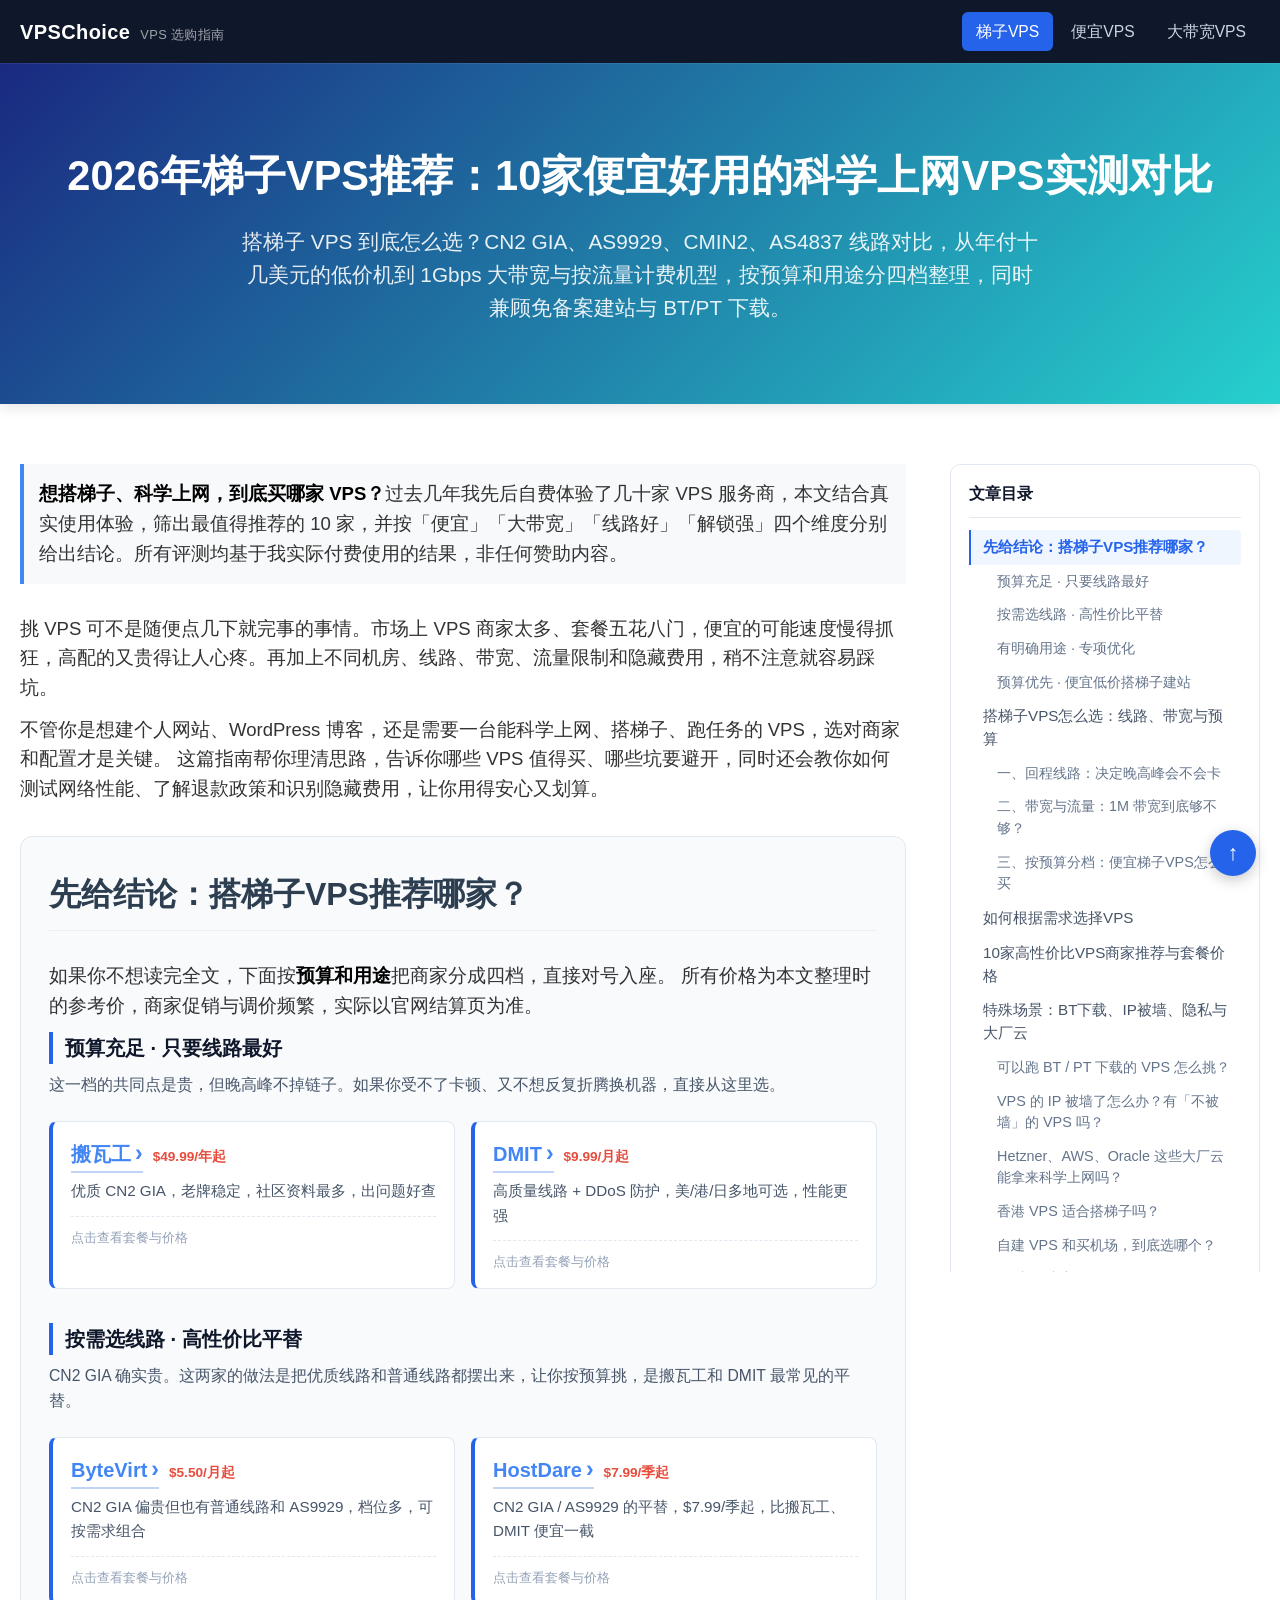
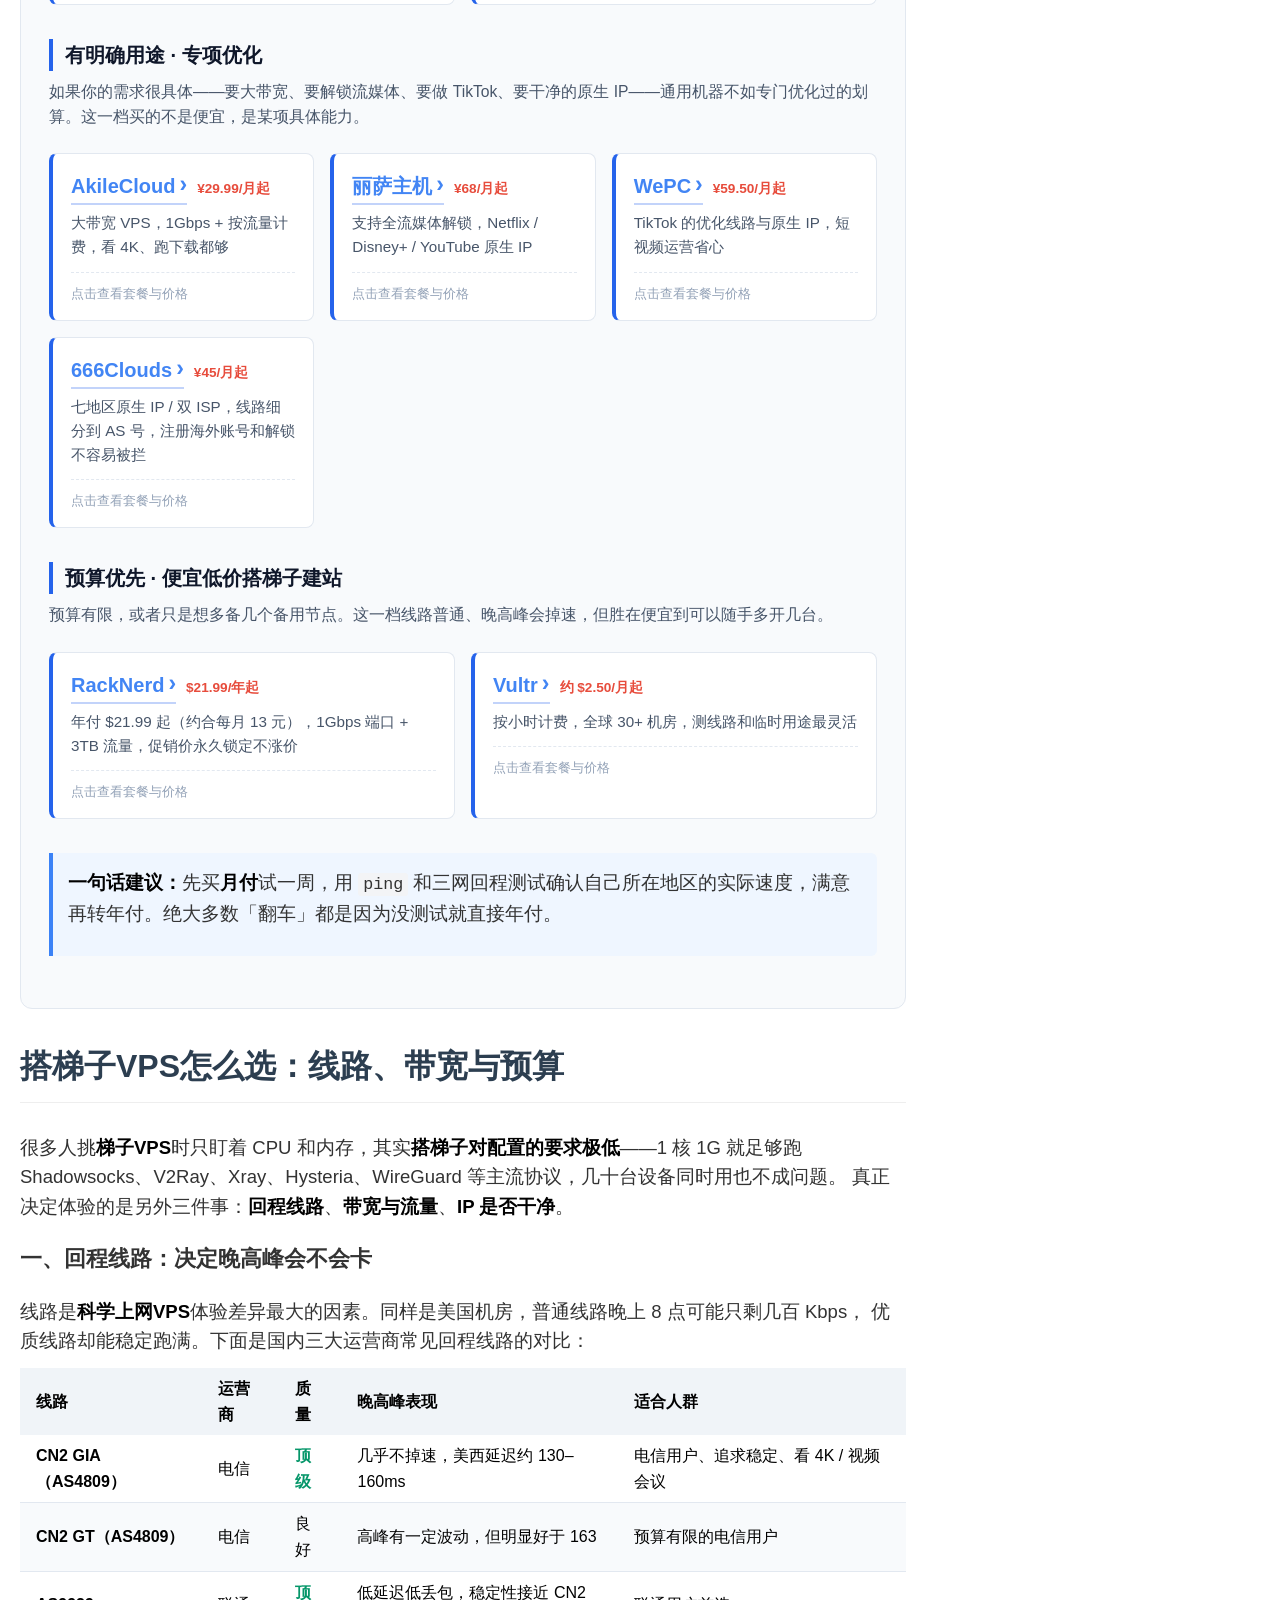
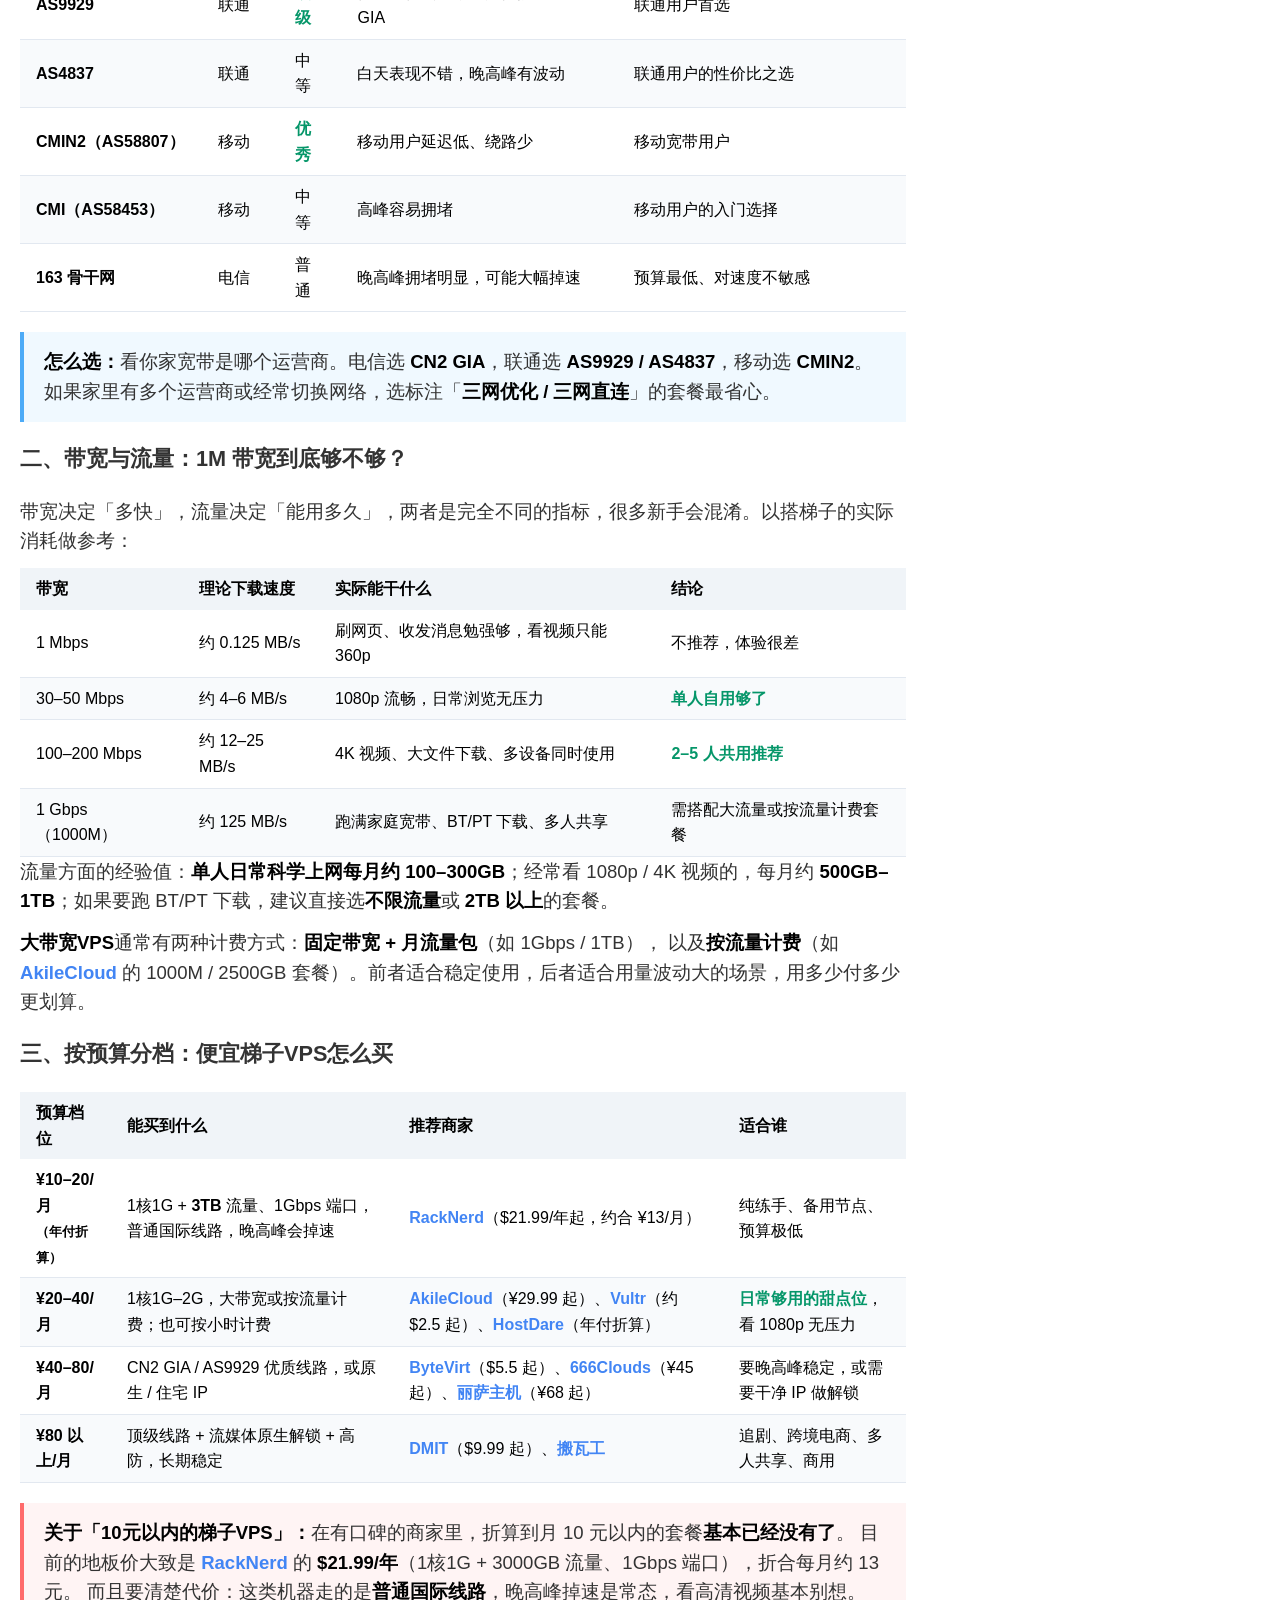
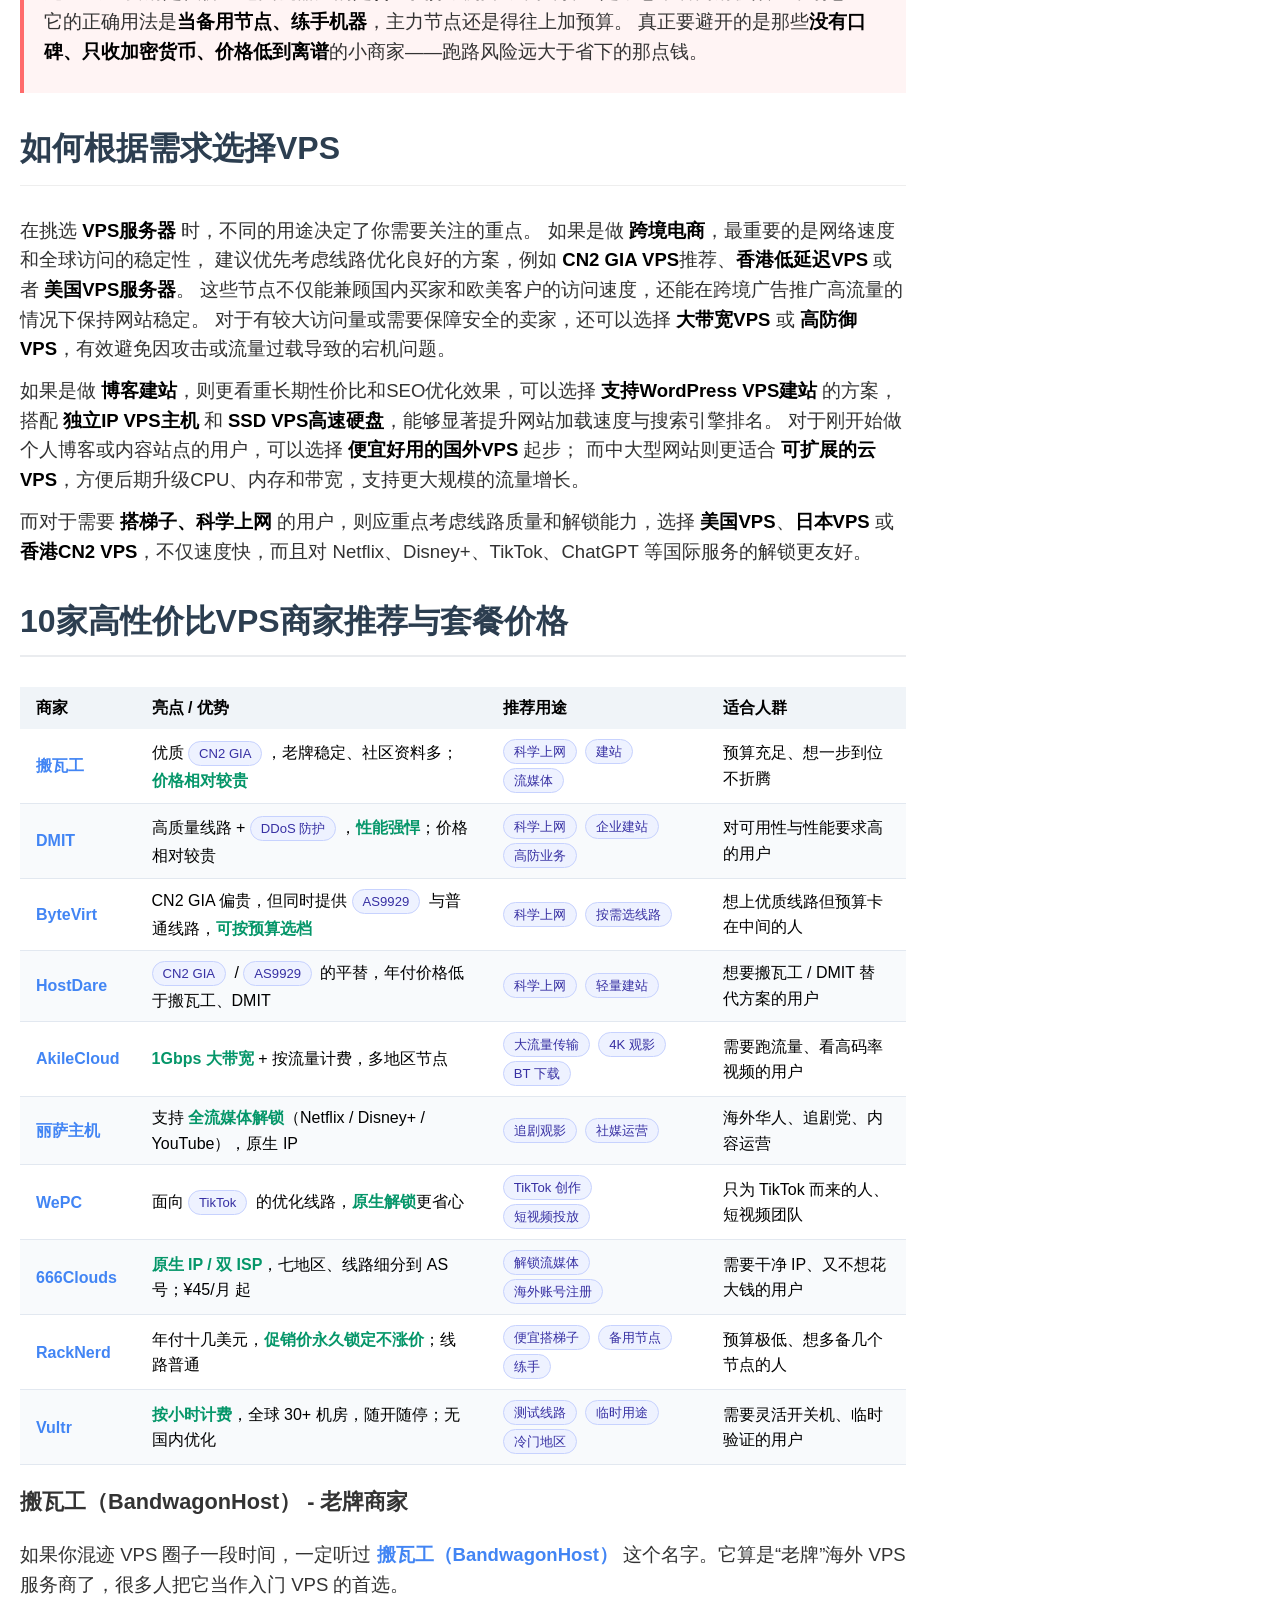
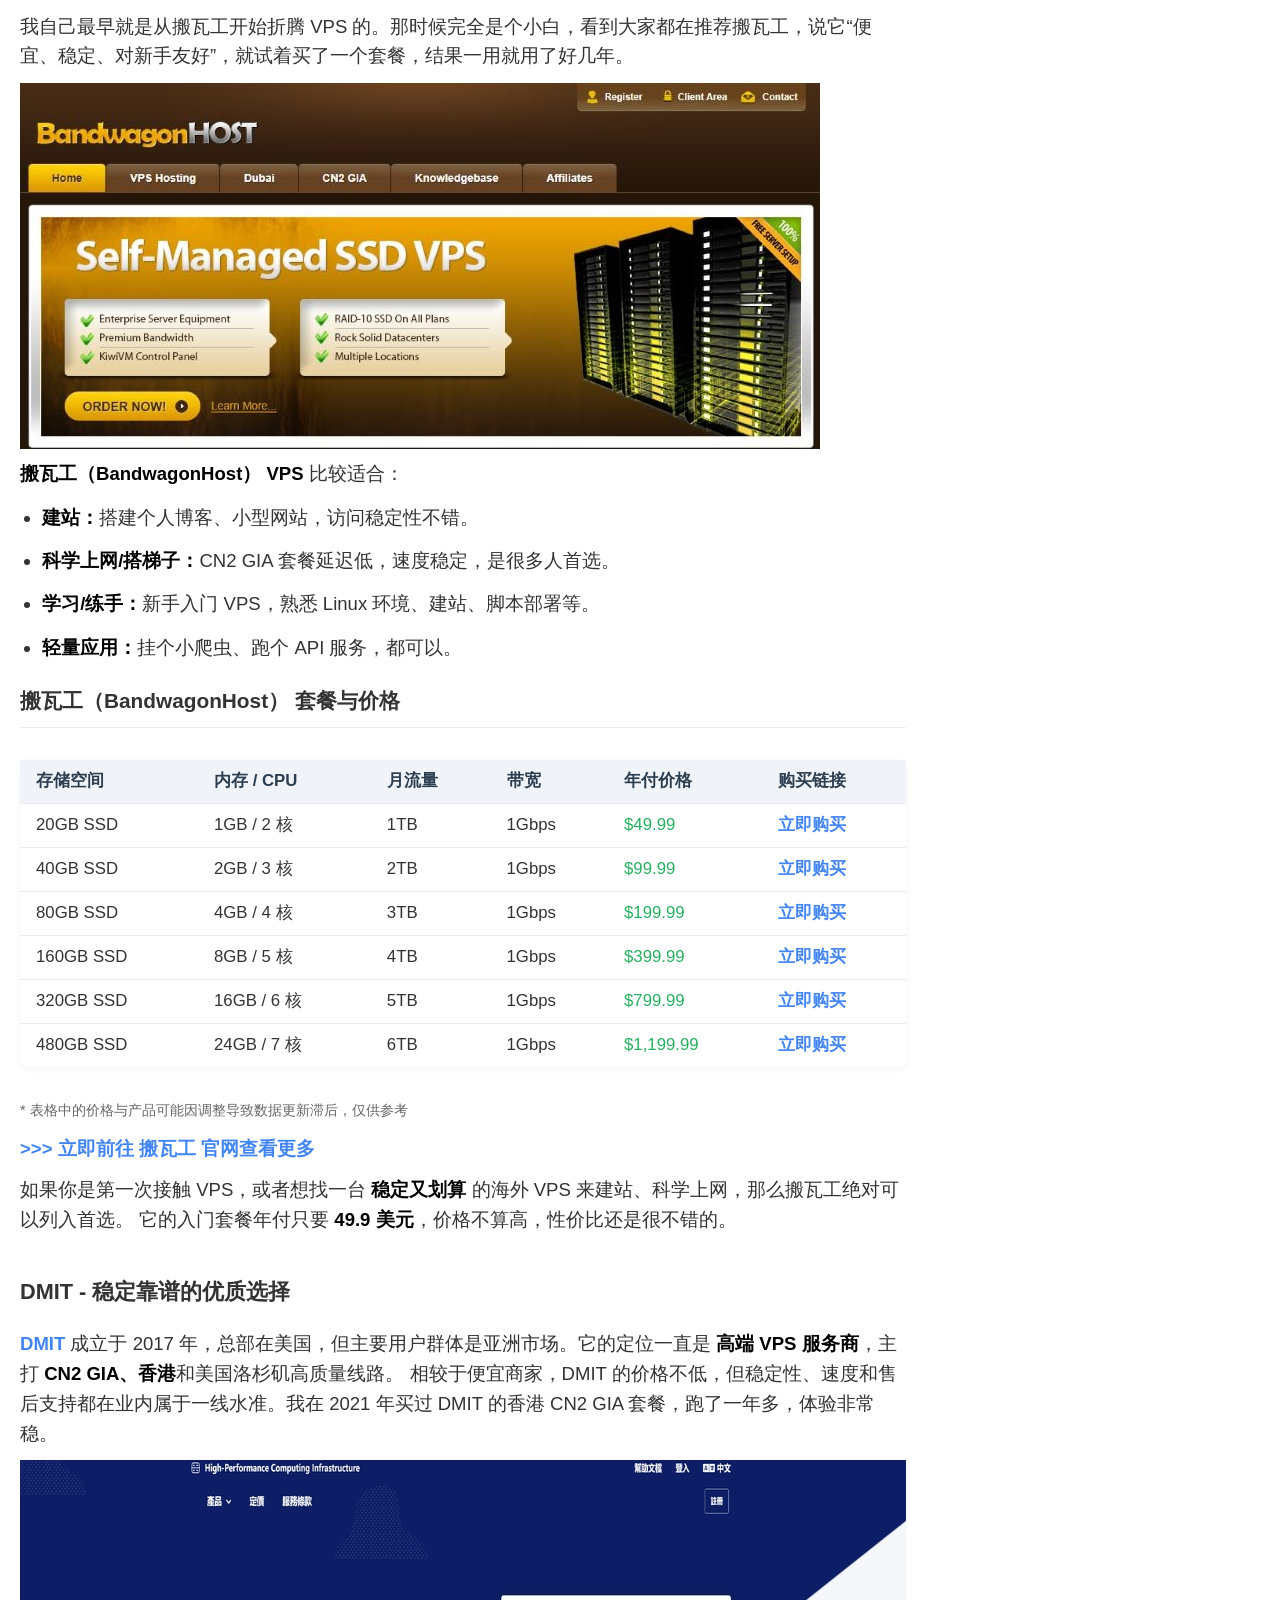
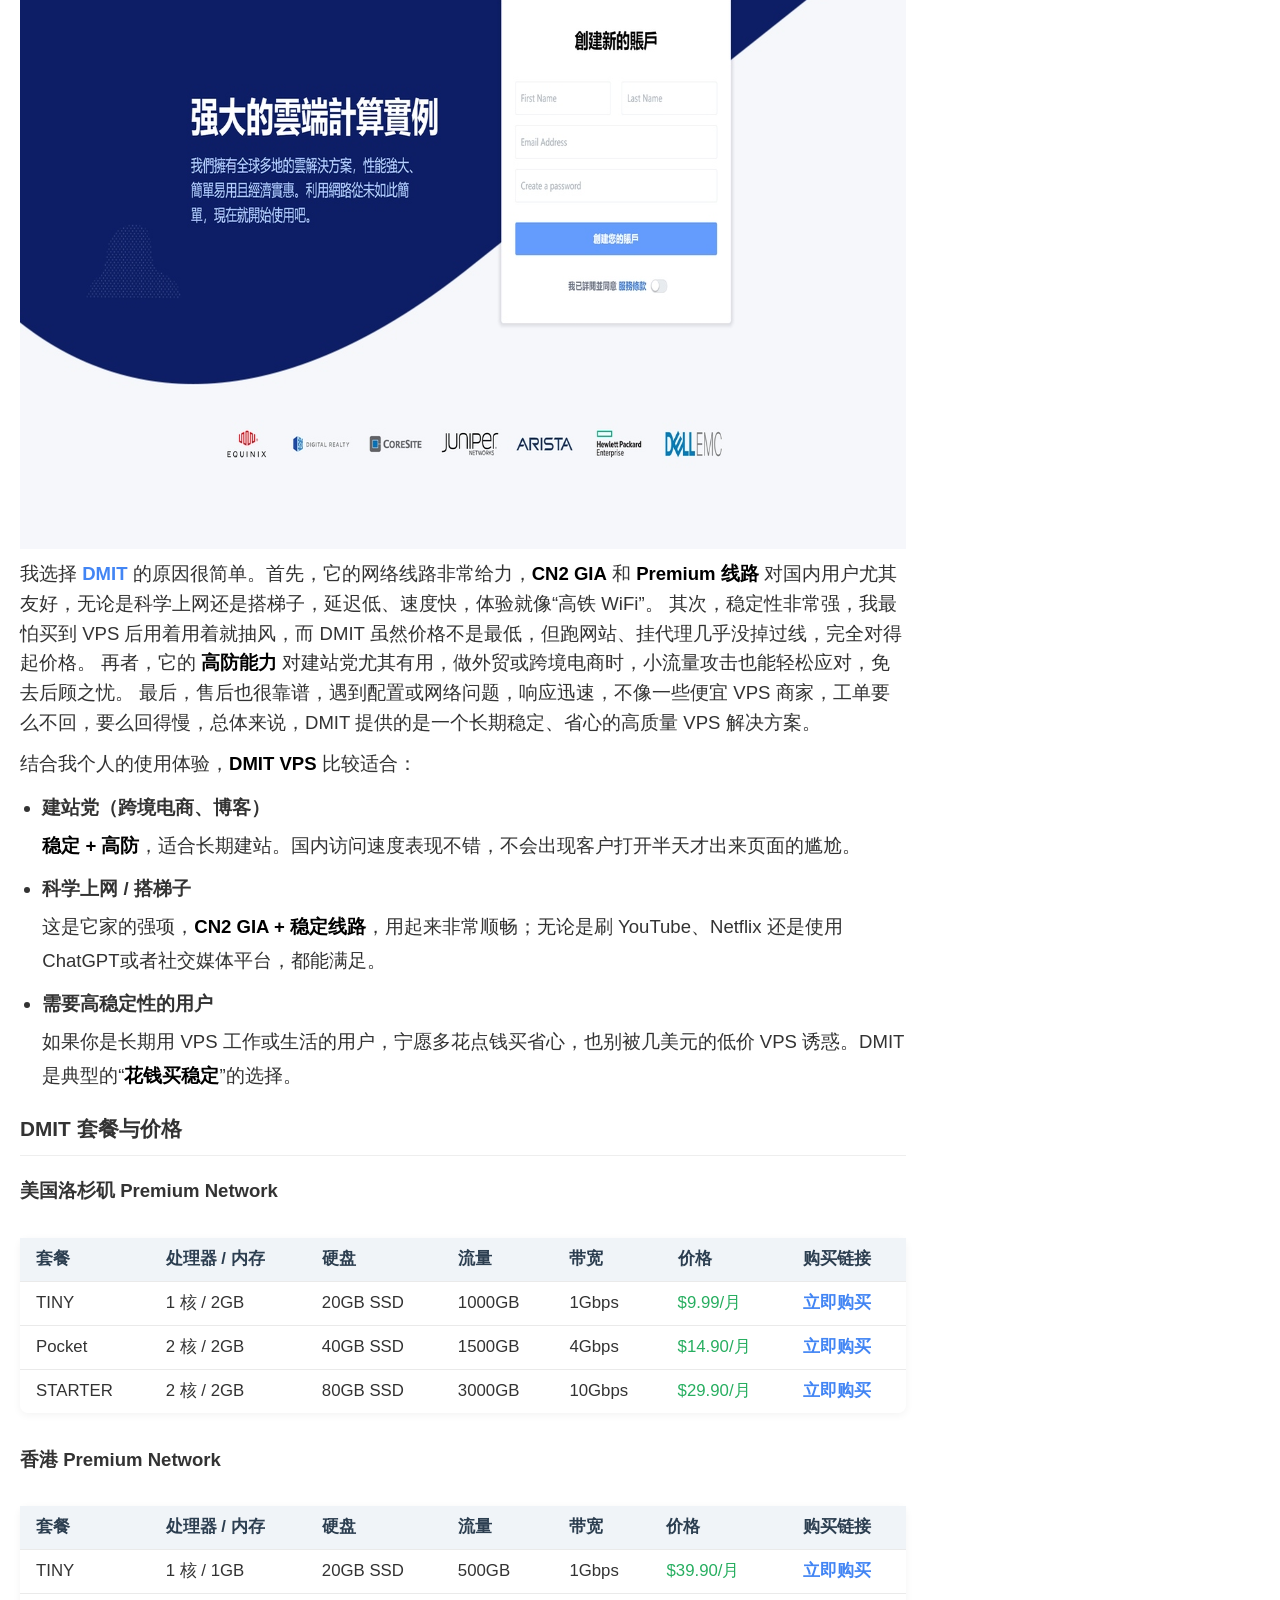
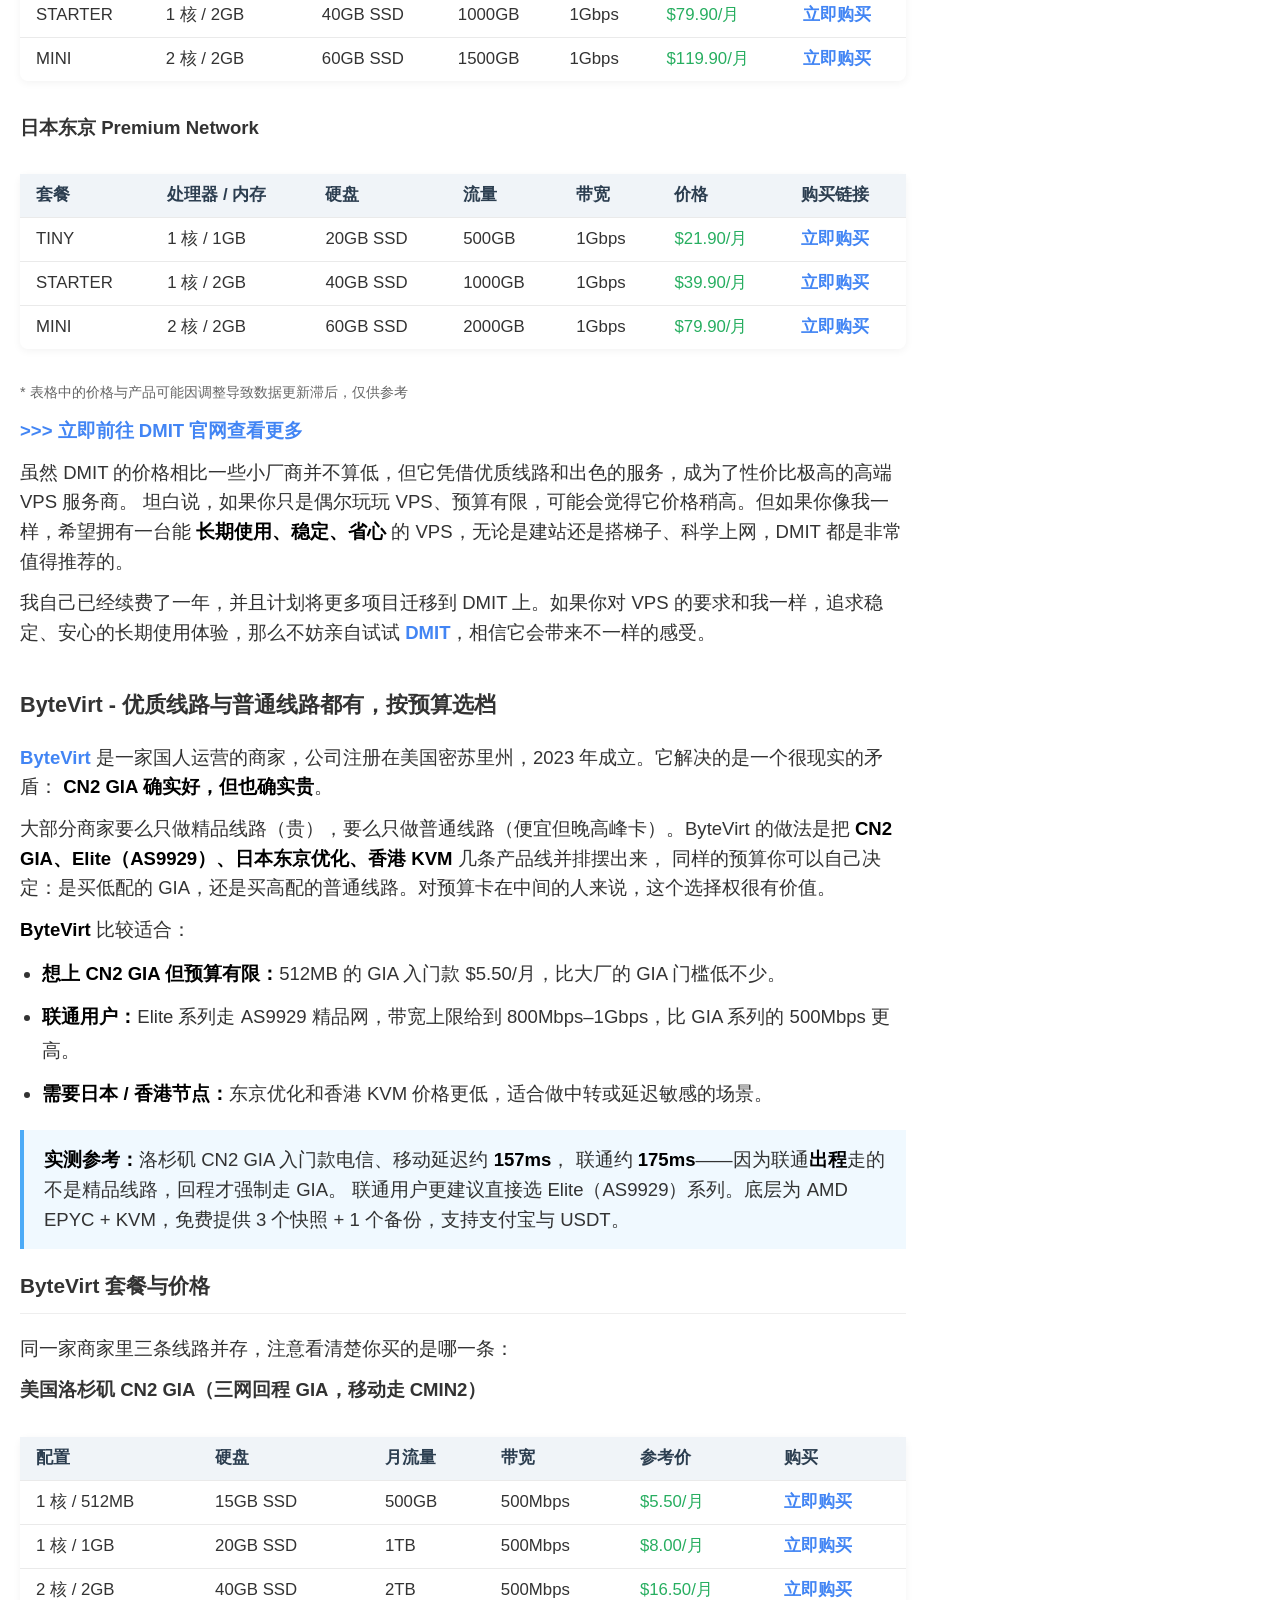
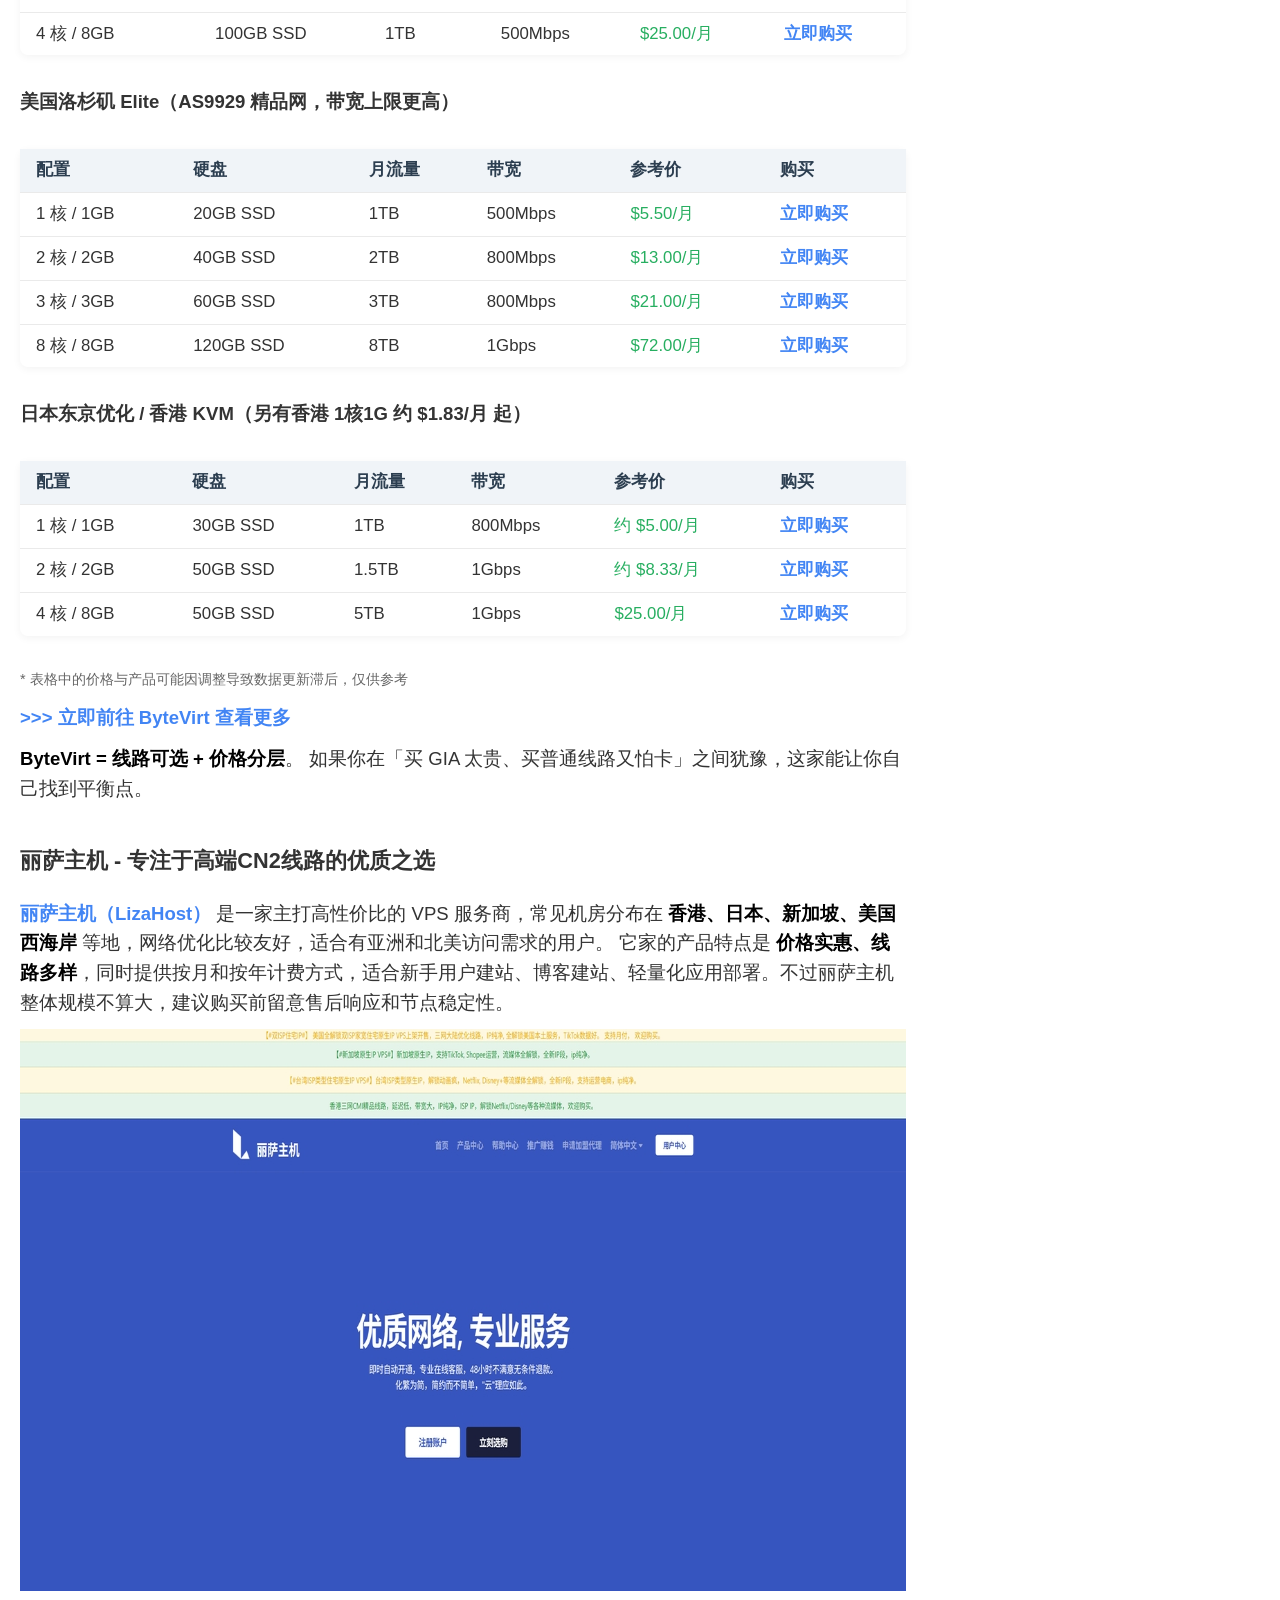
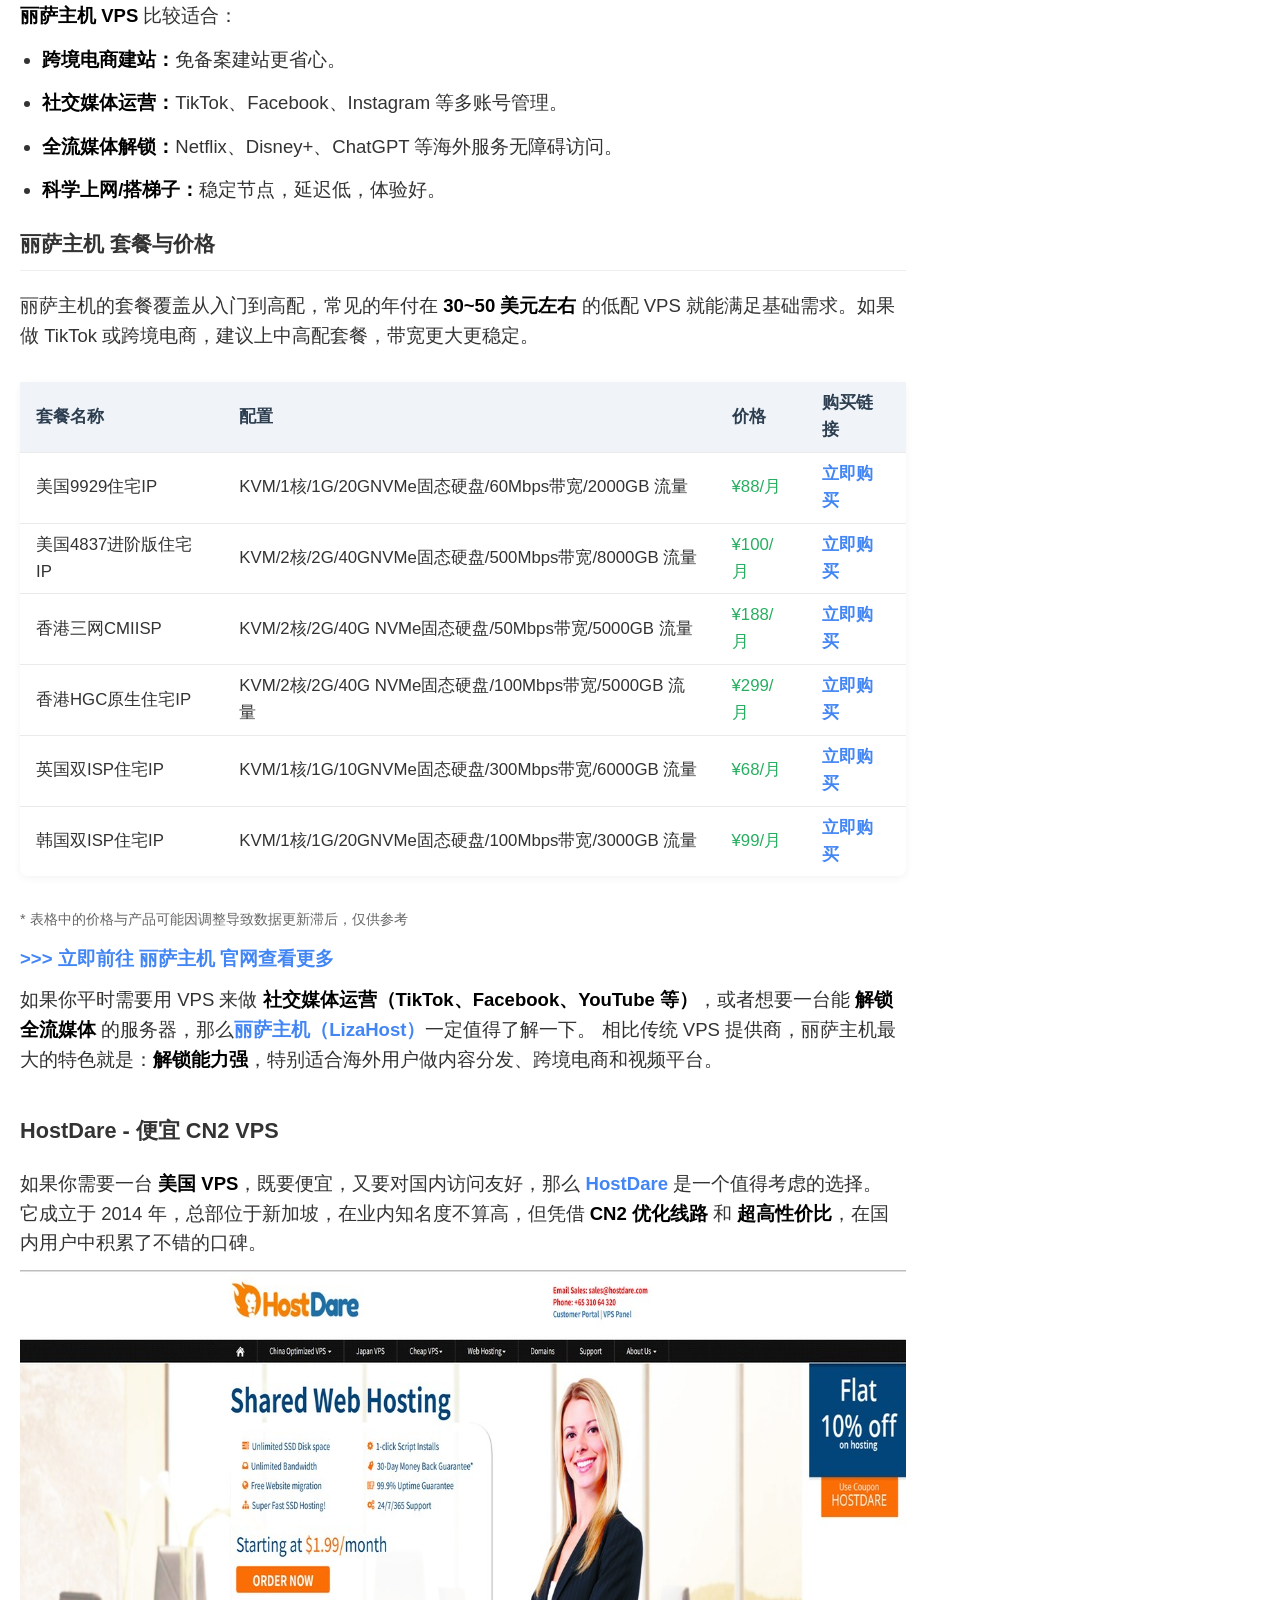
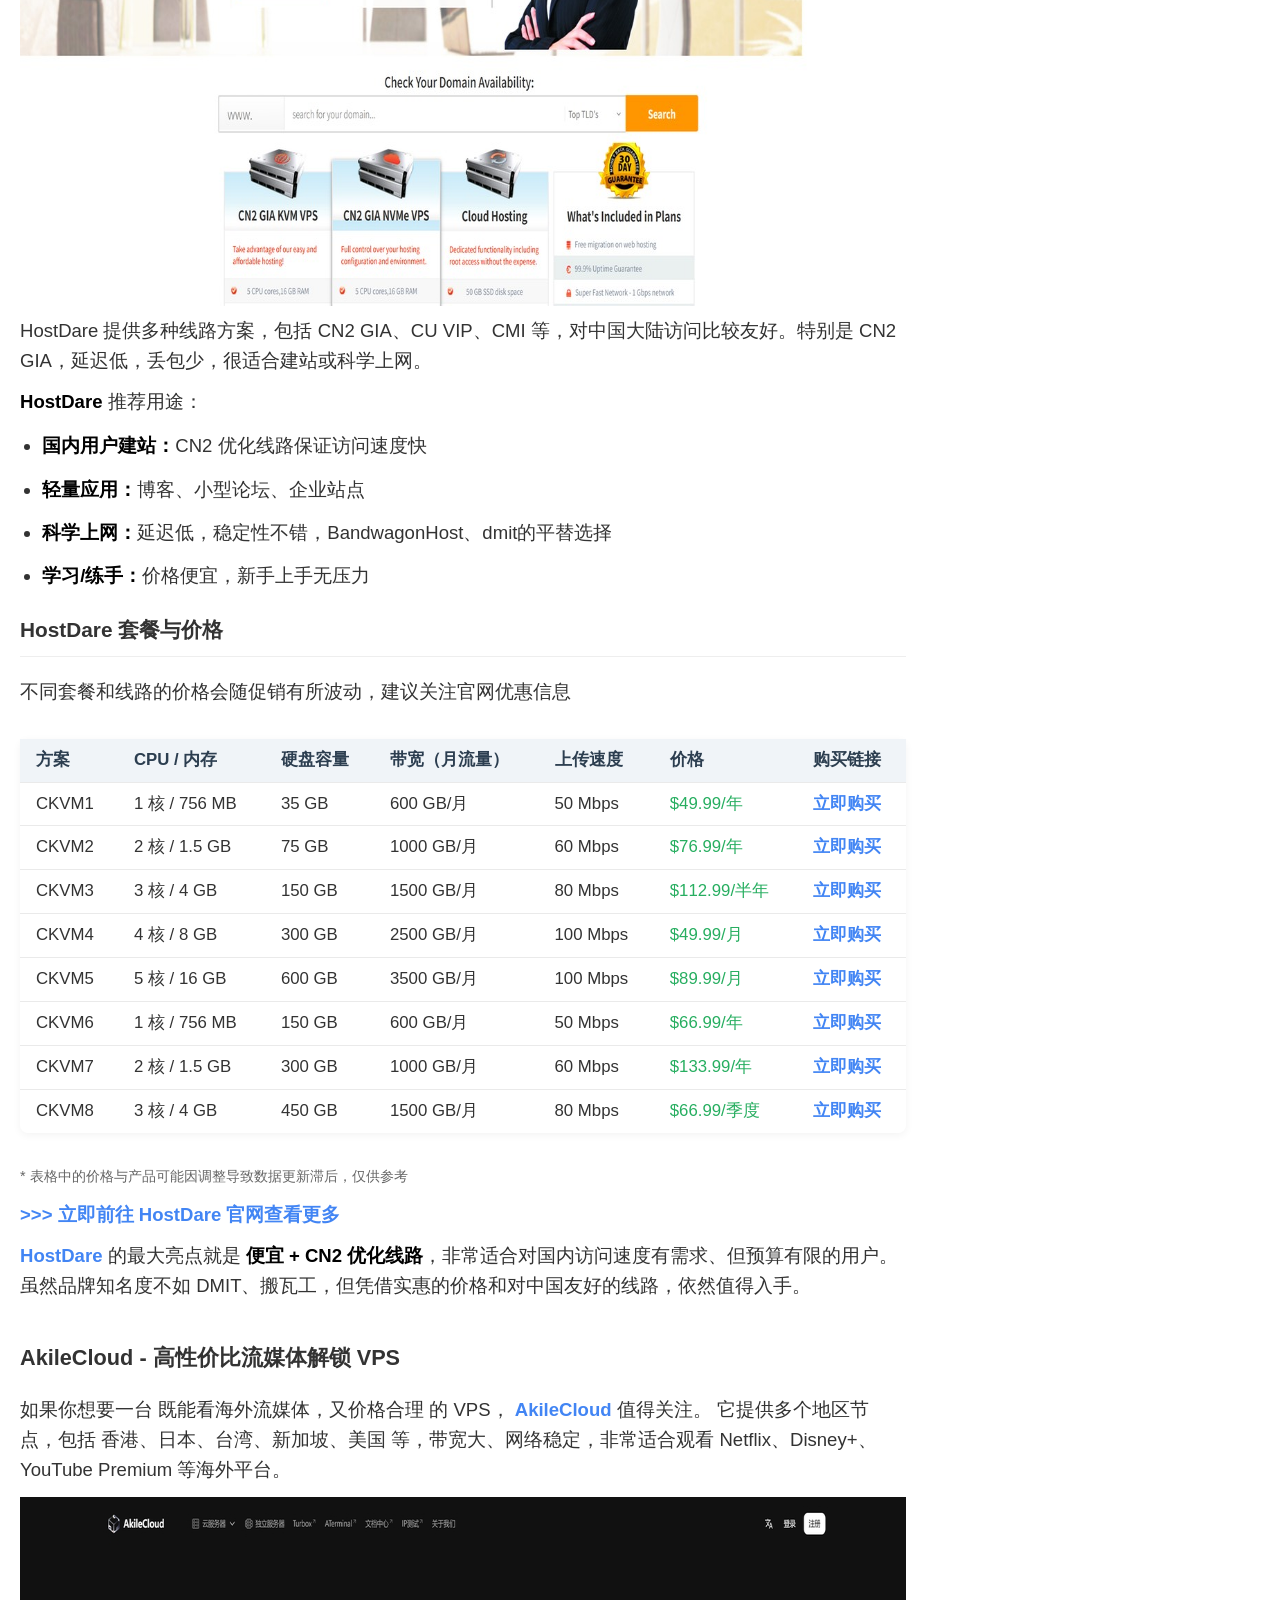
==== commit efe703e8: "fix:新增文章" ====
--- a/index.html
+++ b/index.html
@@ -4,27 +4,60 @@
 <head>
     <meta charset="UTF-8">
     <meta name="viewport" content="width=device-width, initial-scale=1.0">
-    <title>2025年高性价比便宜好用的VPS推荐（美国/香港/大带宽/CN2 GIA线路）</title>
-    <meta name="keywords"
-        content="高性价比 VPS,搭梯子vps推荐,便宜vps年付,高性价比 VPS,海外 VPS 推荐,CN2 GIA VPS 推荐,适合建站的 VPS 推荐,香港 VPS 推荐（免备案、低延迟）,便宜稳定的VPS服务器,香港美国VPS选购经验,便宜vps,美国vps,建站vps,cn2 gia vps推荐,vps解锁netflix,美国vps cn2,大带宽VPS,美国住宅VPS,香港cn2 gia vps,vps搭建科学上网,什么 VPS 适合跨境电商,免备案建站,搭博客,什么 VPS 适合用来科学上网,搭梯子翻墙,什么 VPS 适合 BT/PT 下载">
-    <meta name="description" content="精选便宜VPS、美国VPS、香港CN2 GIA VPS、大带宽VPS推荐，支持建站、跨境电商、免备案、解锁Netflix、科学上网、BT/PT下载等多种用途。">
+    <title>2026梯子VPS推荐：便宜好用的科学上网VPS（美国/香港/CN2 GIA/大带宽）</title>
+    <meta name="description" content="实测对比 10 家适合搭梯子、科学上网的 VPS：搬瓦工、DMIT、ByteVirt、HostDare、AkileCloud、丽萨主机、WePC、666Clouds、RackNerd、Vultr。按预算与用途分四档推荐，含 CN2 GIA / AS9929 / CMIN2 线路对比、大带宽与按流量计费机型，附避坑指南与 30+ 常见问题解答。">
+    <meta name="keywords" content="梯子vps推荐,搭梯子vps推荐,科学上网vps,便宜梯子vps,vps推荐,便宜vps,大带宽vps,美国vps,香港vps,CN2 GIA vps推荐,AS9929 vps,CMIN2 vps,按流量计费vps,不被墙的vps,BT下载vps,vps购买,ByteVirt,RackNerd,666clouds,住宅IP vps">
+    <link rel="canonical" href="https://vpschoice.github.io/">
+    <meta name="robots" content="index, follow, max-snippet:-1, max-image-preview:large">
+    <meta name="author" content="VPSChoice">
+    <meta name="theme-color" content="#1a2980">
+
+    <!-- Open Graph / 社交分享 -->
+    <meta property="og:type" content="article">
+    <meta property="og:locale" content="zh_CN">
+    <meta property="og:site_name" content="VPSChoice">
+    <meta property="og:title" content="2026梯子VPS推荐：便宜好用的科学上网VPS（美国/香港/CN2 GIA/大带宽）">
+    <meta property="og:description" content="实测对比 10 家适合搭梯子、科学上网的 VPS：搬瓦工、DMIT、ByteVirt、HostDare、AkileCloud、丽萨主机、WePC、666Clouds、RackNerd、Vultr。按预算与用途分四档推荐，含 CN2 GIA / AS9929 / CMIN2 线路对比、大带宽与按流量计费机型，附避坑指南与 30+ 常见问题解答。">
+    <meta property="og:url" content="https://vpschoice.github.io/">
+    <meta property="og:image" content="https://vpschoice.github.io/static/ivps.png">
+    <meta name="twitter:card" content="summary_large_image">
+    <meta name="twitter:title" content="2026梯子VPS推荐：便宜好用的科学上网VPS（美国/香港/CN2 GIA/大带宽）">
+    <meta name="twitter:description" content="实测对比 10 家适合搭梯子、科学上网的 VPS：搬瓦工、DMIT、ByteVirt、HostDare、AkileCloud、丽萨主机、WePC、666Clouds、RackNerd、Vultr。按预算与用途分四档推荐，含 CN2 GIA / AS9929 / CMIN2 线路对比、大带宽与按流量计费机型，附避坑指南与 30+ 常见问题解答。">
+    <meta name="twitter:image" content="https://vpschoice.github.io/static/ivps.png">
+
     <link rel="shortcut icon" href="./static/favicon.ico" type="image/x-icon">
-    <link rel="stylesheet" href="https://cdnjs.cloudflare.com/ajax/libs/font-awesome/6.0.0/css/all.min.css">
     <link rel="stylesheet" href="./static/css/main.css">
 </head>
 
 <body>
+    <a class="skip-link" href="#main">跳到主要内容</a>
+
+    <div class="site-bar">
+        <div class="container site-bar-inner">
+            <a class="site-logo" href="./">VPSChoice<span>VPS 选购指南</span></a>
+            <button class="nav-toggle" type="button" aria-expanded="false" aria-controls="site-nav"
+                aria-label="展开导航">菜单</button>
+            <nav class="site-nav" id="site-nav" aria-label="主导航">
+                <a href="./" class="is-current" aria-current="page">梯子VPS</a>
+                <a href="./cheap-vps/">便宜VPS</a>
+                <a href="./high-bandwidth-vps/">大带宽VPS</a>
+            </nav>
+        </div>
+    </div>
+
     <header>
         <div class="container">
-            <h1>最新2025年高性价比VPS推荐，支持翻墙、建站、跑任务</h1>
-            <p>VPS选购全攻略：便宜高性价比美国 VPS、香港 CN2 GIA VPS推荐，适合科学上网、解锁流媒体和免备案建站</p>
+            <h1>2026年梯子VPS推荐：10家便宜好用的科学上网VPS实测对比</h1>
+            <p>搭梯子 VPS 到底怎么选？CN2 GIA、AS9929、CMIN2、AS4837 线路对比，从年付十几美元的低价机到 1Gbps 大带宽与按流量计费机型，按预算和用途分四档整理，同时兼顾免备案建站与 BT/PT 下载。</p>
         </div>
     </header>
 
-    <div class="container">
-        <div class="article-top">
+    <div class="container layout">
+        <main class="main-col" id="main">
+            
+            <div class="article-top">
             <div class="article-intro">
-                在过去几年中我先后体验了几十家VPS服务商。本文将结合真实使用体验，分享我认为最值得推荐的 7 家。所有评测均基于我实际付费使用的结果，非任何赞助内容。
+                <strong>想搭梯子、科学上网，到底买哪家 VPS？</strong>过去几年我先后自费体验了几十家 VPS 服务商，本文结合真实使用体验，筛出最值得推荐的 10 家，并按「便宜」「大带宽」「线路好」「解锁强」四个维度分别给出结论。所有评测均基于我实际付费使用的结果，非任何赞助内容。
             </div>
             <div>
                 <p>挑 VPS 可不是随便点几下就完事的事情。市场上 VPS 商家太多、套餐五花八门，便宜的可能速度慢得抓狂，高配的又贵得让人心疼。再加上不同机房、线路、带宽、流量限制和隐藏费用，稍不注意就容易踩坑。</p>
@@ -33,39 +66,271 @@
                     这篇指南帮你理清思路，告诉你哪些 VPS 值得买、哪些坑要避开，同时还会教你如何测试网络性能、了解退款政策和识别隐藏费用，让你用得安心又划算。
                 </p>
             </div>
-            <!-- <h3>容易被忽视的细节</h3>
-            <ul class="checklist">
-                <li><strong>流量限制：</strong>有的商家价格低，但流量限制得死死的，一个月跑两天就没了。</li>
-                <li><strong>服务器位置：</strong>节点位置不合适，比如你在国内访问美国东部机房，速度就会卡得想摔电脑。</li>
-                <li><strong>IO性能差：</strong>硬盘不给力，尤其是没有SSD或者超售严重，WordPress动不动就要等半天。</li>
-                <li><strong>售后支持：</strong>有些商家出问题只能发工单，回复慢得让人怀疑是不是没人管，遇到紧急宕机就很糟心。</li>
-                <li><strong>续费套路：</strong>首年便宜得离谱，结果续费直接翻倍甚至三倍，等你建站迁移麻烦了才知道被套牢。</li>
-                <li><strong>隐藏费用：</strong>部分VPS开通时便宜，但要独立IP、换机房、增加带宽，就要额外收费，算下来比高端机还贵。</li>
-            </ul> -->
-            <!-- <div class="tip">
-                <p>选择VPS时不要只看价格，要综合考虑性能、网络、服务和长期稳定性。</p>
-            </div> -->
-            <!-- <div>
-                <h2>我的VPS选择标准</h2>
-                <p>在开始推荐前，先说明我的选择标准（按重要性排序）：</p>
-                <ol>
-                    <li><strong>稳定性：</strong> 正常运行时间超过99.9%</li>
-                    <li><strong>网络质量：</strong> 对中国用户的访问速度</li>
-                    <li><strong>性价比：</strong> 性能与价格的平衡</li>
-                    <li><strong>客户支持：</strong> 响应速度与解决问题的能力</li>
-                    <li><strong>易用性：</strong> 控制面板与文档质量</li>
-                </ol>
-            </div>
-
-            <div>
+
+        <!-- 快速结论：直接回答「梯子VPS推荐哪家」 -->
+        <section class="quick-answer">
+            <h2 id="quick-answer">先给结论：搭梯子VPS推荐哪家？</h2>
+            <p>如果你不想读完全文，下面按<strong>预算和用途</strong>把商家分成四档，直接对号入座。
+                所有价格为本文整理时的参考价，商家促销与调价频繁，实际以官网结算页为准。</p>
+            <div class="home-group">
+                <h3 id="group-premium">预算充足 · 只要线路最好</h3>
+                <p class="group-intro">这一档的共同点是贵，但晚高峰不掉链子。如果你受不了卡顿、又不想反复折腾换机器，直接从这里选。</p>
+                <div class="pick-grid">
+                <div class="pick">
+                    <p class="pick-name"><a href="https://bwh81.net/aff.php?aff=83205" target="_blank" rel="noreferrer noopener nofollow sponsored">搬瓦工</a><span class="pick-price">$49.99/年起</span></p>
+                    <p class="pick-why">优质 CN2 GIA，老牌稳定，社区资料最多，出问题好查</p>
+                </div>
+                <div class="pick">
+                    <p class="pick-name"><a href="https://www.dmit.io/aff.php?aff=24731" target="_blank" rel="noreferrer noopener nofollow sponsored">DMIT</a><span class="pick-price">$9.99/月起</span></p>
+                    <p class="pick-why">高质量线路 + DDoS 防护，美/港/日多地可选，性能更强</p>
+                </div>
+                </div>
+            </div>
+            <div class="home-group">
+                <h3 id="group-flexible">按需选线路 · 高性价比平替</h3>
+                <p class="group-intro">CN2 GIA 确实贵。这两家的做法是把优质线路和普通线路都摆出来，让你按预算挑，是搬瓦工和 DMIT 最常见的平替。</p>
+                <div class="pick-grid">
+                <div class="pick">
+                    <p class="pick-name"><a href="https://vpszhijia.com/recommends/bytevirt" target="_blank" rel="noreferrer noopener nofollow sponsored">ByteVirt</a><span class="pick-price">$5.50/月起</span></p>
+                    <p class="pick-why">CN2 GIA 偏贵但也有普通线路和 AS9929，档位多，可按需求组合</p>
+                </div>
+                <div class="pick">
+                    <p class="pick-name"><a href="https://bill.hostdare.com/aff.php?aff=4226" target="_blank" rel="noreferrer noopener nofollow sponsored">HostDare</a><span class="pick-price">$7.99/季起</span></p>
+                    <p class="pick-why">CN2 GIA / AS9929 的平替，$7.99/季起，比搬瓦工、DMIT 便宜一截</p>
+                </div>
+                </div>
+            </div>
+            <div class="home-group">
+                <h3 id="group-purpose">有明确用途 · 专项优化</h3>
+                <p class="group-intro">如果你的需求很具体——要大带宽、要解锁流媒体、要做 TikTok、要干净的原生 IP——通用机器不如专门优化过的划算。这一档买的不是便宜，是某项具体能力。</p>
+                <div class="pick-grid">
+                <div class="pick">
+                    <p class="pick-name"><a href="https://akile.ai/register?aff_code=6ade96e3-44db-43ae-9cc1-06512ae5d708" target="_blank" rel="noreferrer noopener nofollow sponsored">AkileCloud</a><span class="pick-price">¥29.99/月起</span></p>
+                    <p class="pick-why">大带宽 VPS，1Gbps + 按流量计费，看 4K、跑下载都够</p>
+                </div>
+                <div class="pick">
+                    <p class="pick-name"><a href="https://lisahost.com/aff.php?aff=5932" target="_blank" rel="noreferrer noopener nofollow sponsored">丽萨主机</a><span class="pick-price">¥68/月起</span></p>
+                    <p class="pick-why">支持全流媒体解锁，Netflix / Disney+ / YouTube 原生 IP</p>
+                </div>
+                <div class="pick">
+                    <p class="pick-name"><a href="https://wepc.au/aff.php?aff=1560" target="_blank" rel="noreferrer noopener nofollow sponsored">WePC</a><span class="pick-price">¥59.50/月起</span></p>
+                    <p class="pick-why">TikTok 的优化线路与原生 IP，短视频运营省心</p>
+                </div>
+                <div class="pick">
+                    <p class="pick-name"><a href="https://www.666clouds.com/aff.php?aff=4601" target="_blank" rel="noreferrer noopener nofollow sponsored">666Clouds</a><span class="pick-price">¥45/月起</span></p>
+                    <p class="pick-why">七地区原生 IP / 双 ISP，线路细分到 AS 号，注册海外账号和解锁不容易被拦</p>
+                </div>
+                </div>
+            </div>
+            <div class="home-group">
+                <h3 id="group-budget">预算优先 · 便宜低价搭梯子建站</h3>
+                <p class="group-intro">预算有限，或者只是想多备几个备用节点。这一档线路普通、晚高峰会掉速，但胜在便宜到可以随手多开几台。</p>
+                <div class="pick-grid">
+                <div class="pick">
+                    <p class="pick-name"><a href="https://my.racknerd.com/aff.php?aff=15319" target="_blank" rel="noreferrer noopener nofollow sponsored">RackNerd</a><span class="pick-price">$21.99/年起</span></p>
+                    <p class="pick-why">年付 $21.99 起（约合每月 13 元），1Gbps 端口 + 3TB 流量，促销价永久锁定不涨价</p>
+                </div>
+                <div class="pick">
+                    <p class="pick-name"><a href="https://www.vultr.com/?ref=9912218-9J" target="_blank" rel="noreferrer noopener nofollow sponsored">Vultr</a><span class="pick-price">约 $2.50/月起</span></p>
+                    <p class="pick-why">按小时计费，全球 30+ 机房，测线路和临时用途最灵活</p>
+                </div>
+                </div>
+            </div>
+            <div class="note">
+                <p><strong>一句话建议：</strong>先买<strong>月付</strong>试一周，用 <code>ping</code> 和三网回程测试确认自己所在地区的实际速度，满意再转年付。绝大多数「翻车」都是因为没测试就直接年付。</p>
+            </div>
+        </section>
+
+<!-- 搭梯子 VPS 选购核心：线路 / 带宽 / 预算 -->
+        <section>
+            <h2 id="ladder-vps">搭梯子VPS怎么选：线路、带宽与预算</h2>
+            <p>
+                很多人挑<strong>梯子VPS</strong>时只盯着 CPU 和内存，其实<strong>搭梯子对配置的要求极低</strong>——1 核 1G 就足够跑
+                Shadowsocks、V2Ray、Xray、Hysteria、WireGuard 等主流协议，几十台设备同时用也不成问题。
+                真正决定体验的是另外三件事：<strong>回程线路</strong>、<strong>带宽与流量</strong>、<strong>IP 是否干净</strong>。
+            </p>
+
+            <h3 id="routes">一、回程线路：决定晚高峰会不会卡</h3>
+            <p>
+                线路是<strong>科学上网VPS</strong>体验差异最大的因素。同样是美国机房，普通线路晚上 8 点可能只剩几百 Kbps，
+                优质线路却能稳定跑满。下面是国内三大运营商常见回程线路的对比：
+            </p>
+            <div class="vps-table">
+                <table>
+                    <thead>
+                        <tr>
+                            <th>线路</th>
+                            <th>运营商</th>
+                            <th>质量</th>
+                            <th>晚高峰表现</th>
+                            <th>适合人群</th>
+                        </tr>
+                    </thead>
+                    <tbody>
+                        <tr>
+                            <td><strong>CN2 GIA（AS4809）</strong></td>
+                            <td>电信</td>
+                            <td><span class="good">顶级</span></td>
+                            <td>几乎不掉速，美西延迟约 130–160ms</td>
+                            <td>电信用户、追求稳定、看 4K / 视频会议</td>
+                        </tr>
+                        <tr>
+                            <td><strong>CN2 GT（AS4809）</strong></td>
+                            <td>电信</td>
+                            <td>良好</td>
+                            <td>高峰有一定波动，但明显好于 163</td>
+                            <td>预算有限的电信用户</td>
+                        </tr>
+                        <tr>
+                            <td><strong>AS9929</strong></td>
+                            <td>联通</td>
+                            <td><span class="good">顶级</span></td>
+                            <td>低延迟低丢包，稳定性接近 CN2 GIA</td>
+                            <td>联通用户首选</td>
+                        </tr>
+                        <tr>
+                            <td><strong>AS4837</strong></td>
+                            <td>联通</td>
+                            <td>中等</td>
+                            <td>白天表现不错，晚高峰有波动</td>
+                            <td>联通用户的性价比之选</td>
+                        </tr>
+                        <tr>
+                            <td><strong>CMIN2（AS58807）</strong></td>
+                            <td>移动</td>
+                            <td><span class="good">优秀</span></td>
+                            <td>移动用户延迟低、绕路少</td>
+                            <td>移动宽带用户</td>
+                        </tr>
+                        <tr>
+                            <td><strong>CMI（AS58453）</strong></td>
+                            <td>移动</td>
+                            <td>中等</td>
+                            <td>高峰容易拥堵</td>
+                            <td>移动用户的入门选择</td>
+                        </tr>
+                        <tr>
+                            <td><strong>163 骨干网</strong></td>
+                            <td>电信</td>
+                            <td>普通</td>
+                            <td>晚高峰拥堵明显，可能大幅掉速</td>
+                            <td>预算最低、对速度不敏感</td>
+                        </tr>
+                    </tbody>
+                </table>
+            </div>
+            <div class="tip">
                 <p>
-                    如果你预算有限，可以从便宜稳定的 <strong>美国VPS</strong> 开始；如果你追求低延迟，就选 <strong>香港VPS</strong>；
-                    如果要建站，尤其是WordPress VPS建站，一定要挑对商家；如果支付不方便，就直接选支持支付宝的VPS，省心省力。
+                    <strong>怎么选：</strong>看你家宽带是哪个运营商。电信选 <strong>CN2 GIA</strong>，联通选 <strong>AS9929 / AS4837</strong>，移动选
+                    <strong>CMIN2</strong>。如果家里有多个运营商或经常切换网络，选标注「<strong>三网优化 / 三网直连</strong>」的套餐最省心。
                 </p>
-            </div> -->
+            </div>
+
+            <h3 id="bandwidth">二、带宽与流量：1M 带宽到底够不够？</h3>
+            <p>
+                带宽决定「多快」，流量决定「能用多久」，两者是完全不同的指标，很多新手会混淆。以搭梯子的实际消耗做参考：
+            </p>
+            <div class="vps-table">
+                <table>
+                    <thead>
+                        <tr>
+                            <th>带宽</th>
+                            <th>理论下载速度</th>
+                            <th>实际能干什么</th>
+                            <th>结论</th>
+                        </tr>
+                    </thead>
+                    <tbody>
+                        <tr>
+                            <td>1 Mbps</td>
+                            <td>约 0.125 MB/s</td>
+                            <td>刷网页、收发消息勉强够，看视频只能 360p</td>
+                            <td>不推荐，体验很差</td>
+                        </tr>
+                        <tr>
+                            <td>30–50 Mbps</td>
+                            <td>约 4–6 MB/s</td>
+                            <td>1080p 流畅，日常浏览无压力</td>
+                            <td><span class="good">单人自用够了</span></td>
+                        </tr>
+                        <tr>
+                            <td>100–200 Mbps</td>
+                            <td>约 12–25 MB/s</td>
+                            <td>4K 视频、大文件下载、多设备同时使用</td>
+                            <td><span class="good">2–5 人共用推荐</span></td>
+                        </tr>
+                        <tr>
+                            <td>1 Gbps（1000M）</td>
+                            <td>约 125 MB/s</td>
+                            <td>跑满家庭宽带、BT/PT 下载、多人共享</td>
+                            <td>需搭配大流量或按流量计费套餐</td>
+                        </tr>
+                    </tbody>
+                </table>
+            </div>
+            <p>
+                流量方面的经验值：<strong>单人日常科学上网每月约 100–300GB</strong>；经常看 1080p / 4K 视频的，每月约
+                <strong>500GB–1TB</strong>；如果要跑 BT/PT 下载，建议直接选<strong>不限流量</strong>或
+                <strong>2TB 以上</strong>的套餐。
+            </p>
+            <p>
+                <strong>大带宽VPS</strong>通常有两种计费方式：<strong>固定带宽 + 月流量包</strong>（如 1Gbps / 1TB），
+                以及<strong>按流量计费</strong>（如 <a href="https://akile.ai/register?aff_code=6ade96e3-44db-43ae-9cc1-06512ae5d708" target="_blank" rel="noreferrer noopener nofollow sponsored">AkileCloud</a>
+                的 1000M / 2500GB 套餐）。前者适合稳定使用，后者适合用量波动大的场景，用多少付多少更划算。
+            </p>
+
+            <h3 id="budget">三、按预算分档：便宜梯子VPS怎么买</h3>
+            <div class="vps-table">
+                <table>
+                    <thead>
+                        <tr>
+                            <th>预算档位</th>
+                            <th>能买到什么</th>
+                            <th>推荐商家</th>
+                            <th>适合谁</th>
+                        </tr>
+                    </thead>
+                    <tbody>
+                        <tr>
+                            <td><strong>¥10–20/月<br><small>（年付折算）</small></strong></td>
+                            <td>1核1G + <strong>3TB</strong> 流量、1Gbps 端口，普通国际线路，晚高峰会掉速</td>
+                            <td><a href="https://my.racknerd.com/aff.php?aff=15319" target="_blank" rel="noreferrer noopener nofollow sponsored">RackNerd</a>（$21.99/年起，约合 ¥13/月）</td>
+                            <td>纯练手、备用节点、预算极低</td>
+                        </tr>
+                        <tr>
+                            <td><strong>¥20–40/月</strong></td>
+                            <td>1核1G–2G，大带宽或按流量计费；也可按小时计费</td>
+                            <td><a href="https://akile.ai/register?aff_code=6ade96e3-44db-43ae-9cc1-06512ae5d708" target="_blank" rel="noreferrer noopener nofollow sponsored">AkileCloud</a>（¥29.99 起）、<a href="https://www.vultr.com/?ref=9912218-9J" target="_blank" rel="noreferrer noopener nofollow sponsored">Vultr</a>（约 $2.5 起）、<a href="https://bill.hostdare.com/aff.php?aff=4226" target="_blank" rel="noreferrer noopener nofollow sponsored">HostDare</a>（年付折算）</td>
+                            <td><span class="good">日常够用的甜点位</span>，看 1080p 无压力</td>
+                        </tr>
+                        <tr>
+                            <td><strong>¥40–80/月</strong></td>
+                            <td>CN2 GIA / AS9929 优质线路，或原生 / 住宅 IP</td>
+                            <td><a href="https://vpszhijia.com/recommends/bytevirt" target="_blank" rel="noreferrer noopener nofollow sponsored">ByteVirt</a>（$5.5 起）、<a href="https://www.666clouds.com/aff.php?aff=4601" target="_blank" rel="noreferrer noopener nofollow sponsored">666Clouds</a>（¥45 起）、<a href="https://lisahost.com/aff.php?aff=5932" target="_blank" rel="noreferrer noopener nofollow sponsored">丽萨主机</a>（¥68 起）</td>
+                            <td>要晚高峰稳定，或需要干净 IP 做解锁</td>
+                        </tr>
+                        <tr>
+                            <td><strong>¥80 以上/月</strong></td>
+                            <td>顶级线路 + 流媒体原生解锁 + 高防，长期稳定</td>
+                            <td><a href="https://www.dmit.io/aff.php?aff=24731" target="_blank" rel="noreferrer noopener nofollow sponsored">DMIT</a>（$9.99 起）、<a href="https://bwh81.net/aff.php?aff=83205" target="_blank" rel="noreferrer noopener nofollow sponsored">搬瓦工</a></td>
+                            <td>追剧、跨境电商、多人共享、商用</td>
+                        </tr>
+                    </tbody>
+                </table>
+            </div>
+            <div class="warning">
+                <p>
+                    <strong>关于「10元以内的梯子VPS」：</strong>在有口碑的商家里，折算到月 10 元以内的套餐<strong>基本已经没有了</strong>。
+                    目前的地板价大致是 <a href="https://my.racknerd.com/aff.php?aff=15319" target="_blank" rel="noreferrer noopener nofollow sponsored">RackNerd</a> 的 <strong>$21.99/年</strong>（1核1G + 3000GB 流量、1Gbps 端口），折合每月约 13 元。
+                    而且要清楚代价：这类机器走的是<strong>普通国际线路</strong>，晚高峰掉速是常态，看高清视频基本别想。
+                    它的正确用法是<strong>当备用节点、练手机器</strong>，主力节点还是得往上加预算。
+                    真正要避开的是那些<strong>没有口碑、只收加密货币、价格低到离谱</strong>的小商家——跑路风险远大于省下的那点钱。
+                </p>
+            </div>
+        </section>
 
             <section>
-                <h2>如何根据需求选择VPS</h2>
+                <h2 id="how-to-choose">如何根据需求选择VPS</h2>
                 <p>
                     在挑选 <strong>VPS服务器</strong> 时，不同的用途决定了你需要关注的重点。
                     如果是做 <strong>跨境电商</strong>，最重要的是网络速度和全球访问的稳定性，
@@ -90,7 +355,7 @@
         </div>
         <section>
             <div class="use-case">
-                <h2>高性价比VPS商家推荐</h2>
+                <h2 id="providers">10家高性价比VPS商家推荐与套餐价格</h2>
                 <div class="vps-table">
                     <table>
                         <thead>
@@ -103,125 +368,107 @@
                         </thead>
                         <tbody>
                             <tr>
-                                <td><strong><a href="https://bandwagonhost.com/aff.php?aff=78545" target="_blank"
+                                <td><strong><a href="https://bwh81.net/aff.php?aff=83205" target="_blank"
                                             rel="noreferrer noopener nofollow sponsored">搬瓦工</a></strong></td>
-                                <td>
-                                    老牌稳定，<span class="tag">CN2 GIA</span>套餐，延迟低、速度快；性价比高，社区口碑好
-                                </td>
-                                <td>
+                                <td>优质 <span class="tag">CN2 GIA</span>，老牌稳定、社区资料多；<span class="good">价格相对较贵</span></td>
+                                <td><span class="tag">科学上网</span>
                                     <span class="tag">建站</span>
-                                    <span class="tag">翻墙</span>
-                                    <span class="tag">TikTok/流媒体</span>
-                                </td>
-                                <td>想要稳妥上车、长期使用的人</td>
+                                    <span class="tag">流媒体</span></td>
+                                <td>预算充足、想一步到位不折腾</td>
                             </tr>
                             <tr>
-                                <td><strong><a href="https://www.dmit.io/aff.php?aff=13209" target="_blank"
+                                <td><strong><a href="https://www.dmit.io/aff.php?aff=24731" target="_blank"
                                             rel="noreferrer noopener nofollow sponsored">DMIT</a></strong></td>
-                                <td>
-                                    高质量线路 + <span class="tag">DDoS 防护</span>；提供高防套餐，<span class="good">性能强悍</span>
-                                </td>
-                                <td>
-                                    <span class="tag">企业/个人建站</span>
-                                    <span class="tag">科学上网</span>
-                                    <span class="tag">高防业务</span>
-                                </td>
-                                <td>对可用性与性能要求高的个人/企业用户</td>
+                                <td>高质量线路 + <span class="tag">DDoS 防护</span>，<span class="good">性能强悍</span>；价格相对较贵</td>
+                                <td><span class="tag">科学上网</span>
+                                    <span class="tag">企业建站</span>
+                                    <span class="tag">高防业务</span></td>
+                                <td>对可用性与性能要求高的用户</td>
                             </tr>
-
+                            <tr>
+                                <td><strong><a href="https://vpszhijia.com/recommends/bytevirt" target="_blank"
+                                            rel="noreferrer noopener nofollow sponsored">ByteVirt</a></strong></td>
+                                <td>CN2 GIA 偏贵，但同时提供 <span class="tag">AS9929</span> 与普通线路，<span class="good">可按预算选档</span></td>
+                                <td><span class="tag">科学上网</span>
+                                    <span class="tag">按需选线路</span></td>
+                                <td>想上优质线路但预算卡在中间的人</td>
+                            </tr>
+                            <tr>
+                                <td><strong><a href="https://bill.hostdare.com/aff.php?aff=4226" target="_blank"
+                                            rel="noreferrer noopener nofollow sponsored">HostDare</a></strong></td>
+                                <td><span class="tag">CN2 GIA</span> / <span class="tag">AS9929</span> 的平替，年付价格低于搬瓦工、DMIT</td>
+                                <td><span class="tag">科学上网</span>
+                                    <span class="tag">轻量建站</span></td>
+                                <td>想要搬瓦工 / DMIT 替代方案的用户</td>
+                            </tr>
+                            <tr>
+                                <td><strong><a href="https://akile.ai/register?aff_code=6ade96e3-44db-43ae-9cc1-06512ae5d708" target="_blank"
+                                            rel="noreferrer noopener nofollow sponsored">AkileCloud</a></strong></td>
+                                <td><span class="good">1Gbps 大带宽</span> + 按流量计费，多地区节点</td>
+                                <td><span class="tag">大流量传输</span>
+                                    <span class="tag">4K 观影</span>
+                                    <span class="tag">BT 下载</span></td>
+                                <td>需要跑流量、看高码率视频的用户</td>
+                            </tr>
                             <tr>
                                 <td><strong><a href="https://lisahost.com/aff.php?aff=5932" target="_blank"
                                             rel="noreferrer noopener nofollow sponsored">丽萨主机</a></strong></td>
-                                <td>
-                                    支持 <span class="good">全流媒体解锁</span>（YouTube / Netflix / Disney+）
-                                </td>
-                                <td>
-                                    <span class="tag">翻墙</span>
-                                    <span class="tag">追剧观影</span>
-                                    <span class="tag">社媒运营</span>
-                                </td>
-                                <td>海外华人、运营 Instagram / X / YouTube 等</td>
-                            </tr>
-
-                            <tr>
-                                <td><strong><a href="https://my.yecaoyun.com/aff.php?aff=6331" target="_blank"
-                                            rel="noreferrer noopener nofollow sponsored">野草云</a></strong></td>
-                                <td>
-                                    <span class="good">价格友好</span>，轻量建站合适；个人练手、企业节省成本首选
-                                </td>
-                                <td>
-                                    <span class="tag">学习/测试</span>
-                                    <span class="tag">小型网站</span>
-                                    <span class="tag">入门上手</span>
-                                </td>
-                                <td>学生、预算有限的个人或中小团队</td>
-                            </tr>
-
-                            <tr>
-                                <td><a href="https://bill.hostdare.com/aff.php?aff=4226" target="_blank"
-                                        rel="noreferrer noopener nofollow sponsored">HostDare</a>
-                                </td>
-                                <td>
-                                    被视为 BandwagonHost / DMIT 的<strong>平替</strong>；<span class="good">中等线路质量</span>、性价比尚可
-                                </td>
-                                <td>
-                                    <span class="tag">翻墙</span>
-                                    <span class="tag">建站</span>
-                                    <span class="tag">日常 VPS</span>
-                                </td>
-                                <td>想省钱但又希望质量不太差的用户</td>
-                            </tr>
-
-                            <tr>
-                                <td><strong><a
-                                            href="https://akile.io/register?aff_code=6ade96e3-44db-43ae-9cc1-06512ae5d708"
-                                            target="_blank"
-                                            rel="noreferrer noopener nofollow sponsored">Akile</a></strong></td>
-                                <td>
-                                    <span class="good">带宽大、流量足</span>，大进出型任务友好
-                                </td>
-                                <td>
-                                    <span class="tag">科学上网</span>
-                                    <span class="tag">大流量传输</span>
-                                    <span class="tag">下载/上传</span>
-                                </td>
-                                <td>需要跑流量的用户、传输型业务</td>
+                                <td>支持 <span class="good">全流媒体解锁</span>（Netflix / Disney+ / YouTube），原生 IP</td>
+                                <td><span class="tag">追剧观影</span>
+                                    <span class="tag">社媒运营</span></td>
+                                <td>海外华人、追剧党、内容运营</td>
                             </tr>
                             <tr>
                                 <td><strong><a href="https://wepc.au/aff.php?aff=1560" target="_blank"
-                                            rel="noreferrer noopener nofollow sponsored">wepc.au</a></strong></td>
-                                <td>
-                                    面向 TikTok 的优化线路，<span class="good">原生解锁</span>更省心；部署简单
-                                </td>
-                                <td>
-                                    <span class="tag">TikTok 创作</span>
-                                    <span class="tag">短视频投放</span>
-                                    <span class="tag">跨境电商视频</span>
-                                </td>
-                                <td>只为 TikTok 而来的人；短视频运营团队</td>
+                                            rel="noreferrer noopener nofollow sponsored">WePC</a></strong></td>
+                                <td>面向 <span class="tag">TikTok</span> 的优化线路，<span class="good">原生解锁</span>更省心</td>
+                                <td><span class="tag">TikTok 创作</span>
+                                    <span class="tag">短视频投放</span></td>
+                                <td>只为 TikTok 而来的人、短视频团队</td>
                             </tr>
-
+                            <tr>
+                                <td><strong><a href="https://www.666clouds.com/aff.php?aff=4601" target="_blank"
+                                            rel="noreferrer noopener nofollow sponsored">666Clouds</a></strong></td>
+                                <td><span class="good">原生 IP / 双 ISP</span>，七地区、线路细分到 AS 号；¥45/月 起</td>
+                                <td><span class="tag">解锁流媒体</span>
+                                    <span class="tag">海外账号注册</span></td>
+                                <td>需要干净 IP、又不想花大钱的用户</td>
+                            </tr>
+                            <tr>
+                                <td><strong><a href="https://my.racknerd.com/aff.php?aff=15319" target="_blank"
+                                            rel="noreferrer noopener nofollow sponsored">RackNerd</a></strong></td>
+                                <td>年付十几美元，<span class="good">促销价永久锁定不涨价</span>；线路普通</td>
+                                <td><span class="tag">便宜搭梯子</span>
+                                    <span class="tag">备用节点</span>
+                                    <span class="tag">练手</span></td>
+                                <td>预算极低、想多备几个节点的人</td>
+                            </tr>
+                            <tr>
+                                <td><strong><a href="https://www.vultr.com/?ref=9912218-9J" target="_blank"
+                                            rel="noreferrer noopener nofollow sponsored">Vultr</a></strong></td>
+                                <td><span class="good">按小时计费</span>，全球 30+ 机房，随开随停；无国内优化</td>
+                                <td><span class="tag">测试线路</span>
+                                    <span class="tag">临时用途</span>
+                                    <span class="tag">冷门地区</span></td>
+                                <td>需要灵活开关机、临时验证的用户</td>
+                            </tr>
                         </tbody>
                     </table>
                 </div>
-                <!-- <p>
-                    在机房选择上，也建议优先考虑 <strong>美国西海岸（洛杉矶、西雅图）</strong> 或 <strong>欧洲地区（德国、英国）</strong>
-                    的节点，这些机房不仅对中国用户访问速度友好，而且网络整体稳定，更适合跨境电商和博客建站的长期发展。
-                </p> -->
                 <section class="recommendations">
                     <!-- 商家推荐 搬瓦工 -->
                     <div class="provider-card">
                         <div class="provider-header">
                             <h3>搬瓦工（BandwagonHost） - 老牌商家</h3>
                             <p>
-                                如果你混迹 VPS 圈子一段时间，一定听过 <a href="https://bandwagonhost.com/aff.php?aff=78545"
+                                如果你混迹 VPS 圈子一段时间，一定听过 <a href="https://bwh81.net/aff.php?aff=83205"
                                     target="_blank" rel="noreferrer noopener nofollow sponsored">搬瓦工（BandwagonHost）</a>
                                 这个名字。它算是“老牌”海外 VPS 服务商了，很多人把它当作入门 VPS 的首选。
                             </p>
                             <p>
                                 我自己最早就是从搬瓦工开始折腾 VPS 的。那时候完全是个小白，看到大家都在推荐搬瓦工，说它“便宜、稳定、对新手友好”，就试着买了一个套餐，结果一用就用了好几年。
                             </p>
-                            <img src="./static/images/bandwagong.jpg" alt="bandwagong vps">
+                            <img src="./static/images/bandwagong.jpg" alt="搬瓦工 BandwagonHost 梯子VPS 后台与套餐界面" width="800" height="366" loading="lazy" decoding="async">
                         </div>
                         <section class="dmit-usage">
                             <p><strong>搬瓦工（BandwagonHost） VPS</strong> 比较适合：</p>
@@ -253,84 +500,21 @@
                         <div class="plans-section">
                             <h3>搬瓦工（BandwagonHost） 套餐与价格</h3>
                             <table class="provider-table">
-                                <thead>
-                                    <tr>
-                                        <th>存储空间</th>
-                                        <th>内存 / CPU</th>
-                                        <th>月流量</th>
-                                        <th>带宽</th>
-                                        <th>年付价格</th>
-                                        <th>购买链接</th>
-                                    </tr>
-                                </thead>
+                                <thead><tr><th>存储空间</th><th>内存 / CPU</th><th>月流量</th><th>带宽</th><th>年付价格</th><th>购买链接</th></tr></thead>
                                 <tbody>
-                                    <tr>
-                                        <td>20GB SSD</td>
-                                        <td>1GB / 2 核</td>
-                                        <td>1TB</td>
-                                        <td>1Gbps</td>
-                                        <td class="price-tag">$49.99</td>
-                                        <td class="rating"><a href="https://bandwagonhost.com/aff.php?aff=78545&pid=44"
-                                                target="_blank" rel="noreferrer noopener nofollow sponsored">立即购买</a>
-                                        </td>
-                                    </tr>
-                                    <tr>
-                                        <td>40GB SSD</td>
-                                        <td>2GB / 3 核</td>
-                                        <td>2TB</td>
-                                        <td>1Gbps</td>
-                                        <td class="price-tag">$99.99</td>
-                                        <td class="rating"><a href="https://bandwagonhost.com/aff.php?aff=78545&pid=45"
-                                                target="_blank" rel="noreferrer noopener nofollow sponsored">立即购买</a>
-                                        </td>
-                                    </tr>
-                                    <tr>
-                                        <td>80GB SSD</td>
-                                        <td>4GB / 4 核</td>
-                                        <td>3TB</td>
-                                        <td>1Gbps</td>
-                                        <td class="price-tag">$199.99</td>
-                                        <td class="rating"><a href="https://bandwagonhost.com/aff.php?aff=78545&pid=46"
-                                                target="_blank" rel="noreferrer noopener nofollow sponsored">立即购买</a>
-                                        </td>
-                                    </tr>
-                                    <tr>
-                                        <td>160GB SSD</td>
-                                        <td>8GB / 5 核</td>
-                                        <td>4TB</td>
-                                        <td>1Gbps</td>
-                                        <td class="price-tag">$399.99</td>
-                                        <td class="rating"><a href="https://bandwagonhost.com/aff.php?aff=78545&pid=47"
-                                                target="_blank" rel="noreferrer noopener nofollow sponsored">立即购买</a>
-                                        </td>
-                                    </tr>
-                                    <tr>
-                                        <td>320GB SSD</td>
-                                        <td>16GB / 6 核</td>
-                                        <td>5TB</td>
-                                        <td>1Gbps</td>
-                                        <td class="price-tag">$799.99</td>
-                                        <td class="rating"><a href="https://bandwagonhost.com/aff.php?aff=78545&pid=48"
-                                                target="_blank" rel="noreferrer noopener nofollow sponsored">立即购买</a>
-                                        </td>
-                                    </tr>
-                                    <tr>
-                                        <td>480GB SSD</td>
-                                        <td>24GB / 7 核</td>
-                                        <td>6TB</td>
-                                        <td>1Gbps</td>
-                                        <td class="price-tag">$1,199.99</td>
-                                        <td class="rating"><a href="https://bandwagonhost.com/aff.php?aff=78545&pid=49"
-                                                target="_blank" rel="noreferrer noopener nofollow sponsored">立即购买</a>
-                                        </td>
-                                    </tr>
+                                    <tr><td>20GB SSD</td><td>1GB / 2 核</td><td>1TB</td><td>1Gbps</td><td class="price-tag">$49.99</td><td class="rating"><a href="https://bwh81.net/aff.php?aff=83205&amp;pid=44" target="_blank" rel="noreferrer noopener nofollow sponsored">立即购买</a></td></tr>
+                                    <tr><td>40GB SSD</td><td>2GB / 3 核</td><td>2TB</td><td>1Gbps</td><td class="price-tag">$99.99</td><td class="rating"><a href="https://bwh81.net/aff.php?aff=83205&amp;pid=45" target="_blank" rel="noreferrer noopener nofollow sponsored">立即购买</a></td></tr>
+                                    <tr><td>80GB SSD</td><td>4GB / 4 核</td><td>3TB</td><td>1Gbps</td><td class="price-tag">$199.99</td><td class="rating"><a href="https://bwh81.net/aff.php?aff=83205&amp;pid=46" target="_blank" rel="noreferrer noopener nofollow sponsored">立即购买</a></td></tr>
+                                    <tr><td>160GB SSD</td><td>8GB / 5 核</td><td>4TB</td><td>1Gbps</td><td class="price-tag">$399.99</td><td class="rating"><a href="https://bwh81.net/aff.php?aff=83205&amp;pid=47" target="_blank" rel="noreferrer noopener nofollow sponsored">立即购买</a></td></tr>
+                                    <tr><td>320GB SSD</td><td>16GB / 6 核</td><td>5TB</td><td>1Gbps</td><td class="price-tag">$799.99</td><td class="rating"><a href="https://bwh81.net/aff.php?aff=83205&amp;pid=48" target="_blank" rel="noreferrer noopener nofollow sponsored">立即购买</a></td></tr>
+                                    <tr><td>480GB SSD</td><td>24GB / 7 核</td><td>6TB</td><td>1Gbps</td><td class="price-tag">$1,199.99</td><td class="rating"><a href="https://bwh81.net/aff.php?aff=83205&amp;pid=49" target="_blank" rel="noreferrer noopener nofollow sponsored">立即购买</a></td></tr>
                                 </tbody>
                             </table>
                             <div class="plan-features">
                                 <p>* 表格中的价格与产品可能因调整导致数据更新滞后，仅供参考</p>
                             </div>
                             <p class="rating">
-                                <a href="https://bandwagonhost.com/aff.php?aff=78545" target="_blank"
+                                <a href="https://bwh81.net/aff.php?aff=83205" target="_blank"
                                     rel="noreferrer noopener nofollow sponsored">>>> 立即前往 搬瓦工
                                     官网查看更多</a>
                             </p>
@@ -345,16 +529,16 @@
                         <div class="provider-header">
                             <h3>DMIT - 稳定靠谱的优质选择</h3>
                             <p>
-                                <a href="https://www.dmit.io/aff.php?aff=13209" target="_blank"
+                                <a href="https://www.dmit.io/aff.php?aff=24731" target="_blank"
                                     rel="noreferrer noopener nofollow sponsored">DMIT</a> 成立于 2017
                                 年，总部在美国，但主要用户群体是亚洲市场。它的定位一直是 <strong>高端 VPS 服务商</strong>，主打 <strong>CN2
                                     GIA、香港</strong>和美国洛杉矶高质量线路。
                                 相较于便宜商家，DMIT 的价格不低，但稳定性、速度和售后支持都在业内属于一线水准。我在 2021 年买过 DMIT 的香港 CN2 GIA
                                 套餐，跑了一年多，体验非常稳。
                             </p>
-                            <img src="./static/images/dmit.png" alt="dmit vps">
+                            <img src="./static/images/dmit.png" alt="DMIT CN2 GIA 科学上网 VPS 官网套餐页面" width="1280" height="689" loading="lazy" decoding="async">
                             <p>
-                                我选择 <a href="https://www.dmit.io/aff.php?aff=13209" target="_blank"
+                                我选择 <a href="https://www.dmit.io/aff.php?aff=24731" target="_blank"
                                     rel="noreferrer noopener nofollow sponsored">DMIT</a>
                                 的原因很简单。首先，它的网络线路非常给力，<strong>CN2 GIA</strong> 和 <strong>Premium 线路</strong>
                                 对国内用户尤其友好，无论是科学上网还是搭梯子，延迟低、速度快，体验就像“高铁 WiFi”。
@@ -397,157 +581,36 @@
                             <h3>DMIT 套餐与价格</h3>
                             <b>美国洛杉矶 Premium Network</b>
                             <table class="provider-table">
-                                <thead>
-                                    <tr>
-                                        <th>套餐</th>
-                                        <th>处理器 / 内存</th>
-                                        <th>硬盘</th>
-                                        <th>流量</th>
-                                        <th>带宽</th>
-                                        <th>价格</th>
-                                        <th>购买链接</th>
-                                    </tr>
-                                </thead>
+                                <thead><tr><th>套餐</th><th>处理器 / 内存</th><th>硬盘</th><th>流量</th><th>带宽</th><th>价格</th><th>购买链接</th></tr></thead>
                                 <tbody>
-                                    <tr>
-                                        <td>TINY</td>
-                                        <td>1 核 / 2GB</td>
-                                        <td>20GB SSD</td>
-                                        <td>1000GB</td>
-                                        <td>1Gbps</td>
-                                        <td class="price-tag">$9.99/月</td>
-                                        <td class="rating"><a href="https://www.dmit.io/aff.php?aff=13209&pid=100"
-                                                target="_blank" rel="noreferrer noopener nofollow sponsored">立即购买</a>
-                                        </td>
-                                    </tr>
-                                    <tr>
-                                        <td>Pocket</td>
-                                        <td>2 核 / 2GB</td>
-                                        <td>40GB SSD</td>
-                                        <td>1500GB</td>
-                                        <td>4Gbps</td>
-                                        <td class="price-tag">$14.90/月</td>
-                                        <td class="rating"><a href="https://www.dmit.io/aff.php?aff=13209&pid=137"
-                                                target="_blank" rel="noreferrer noopener nofollow sponsored">立即购买</a>
-                                        </td>
-                                    </tr>
-                                    <tr>
-                                        <td>STARTER</td>
-                                        <td>2 核 / 2GB</td>
-                                        <td>80GB SSD</td>
-                                        <td>3000GB</td>
-                                        <td>10Gbps</td>
-                                        <td class="price-tag">$29.90/月</td>
-                                        <td class="rating"><a href="https://www.dmit.io/aff.php?aff=13209&pid=56"
-                                                target="_blank" rel="noreferrer noopener nofollow sponsored">立即购买</a>
-                                        </td>
-                                    </tr>
+                                    <tr><td>TINY</td><td>1 核 / 2GB</td><td>20GB SSD</td><td>1000GB</td><td>1Gbps</td><td class="price-tag">$9.99/月</td><td class="rating"><a href="https://www.dmit.io/aff.php?aff=24731&amp;pid=100" target="_blank" rel="noreferrer noopener nofollow sponsored">立即购买</a></td></tr>
+                                    <tr><td>Pocket</td><td>2 核 / 2GB</td><td>40GB SSD</td><td>1500GB</td><td>4Gbps</td><td class="price-tag">$14.90/月</td><td class="rating"><a href="https://www.dmit.io/aff.php?aff=24731&amp;pid=137" target="_blank" rel="noreferrer noopener nofollow sponsored">立即购买</a></td></tr>
+                                    <tr><td>STARTER</td><td>2 核 / 2GB</td><td>80GB SSD</td><td>3000GB</td><td>10Gbps</td><td class="price-tag">$29.90/月</td><td class="rating"><a href="https://www.dmit.io/aff.php?aff=24731&amp;pid=56" target="_blank" rel="noreferrer noopener nofollow sponsored">立即购买</a></td></tr>
                                 </tbody>
                             </table>
                             <b>香港 Premium Network</b>
                             <table class="provider-table">
-                                <thead>
-                                    <tr>
-                                        <th>套餐</th>
-                                        <th>处理器 / 内存</th>
-                                        <th>硬盘</th>
-                                        <th>流量</th>
-                                        <th>带宽</th>
-                                        <th>价格</th>
-                                        <th>购买链接</th>
-                                    </tr>
-                                </thead>
+                                <thead><tr><th>套餐</th><th>处理器 / 内存</th><th>硬盘</th><th>流量</th><th>带宽</th><th>价格</th><th>购买链接</th></tr></thead>
                                 <tbody>
-                                    <tr>
-                                        <td>TINY</td>
-                                        <td>1 核 / 1GB</td>
-                                        <td>20GB SSD</td>
-                                        <td>500GB</td>
-                                        <td>1Gbps</td>
-                                        <td class="price-tag">$39.90/月</td>
-                                        <td class="rating"><a href="https://www.dmit.io/aff.php?aff=13209&pid=123"
-                                                target="_blank" rel="noreferrer noopener nofollow sponsored">立即购买</a>
-                                        </td>
-                                    </tr>
-                                    <tr>
-                                        <td>STARTER</td>
-                                        <td>1 核 / 2GB</td>
-                                        <td>40GB SSD</td>
-                                        <td>1000GB</td>
-                                        <td>1Gbps</td>
-                                        <td class="price-tag">$79.90/月</td>
-                                        <td class="rating"><a href="https://www.dmit.io/aff.php?aff=13209&pid=124"
-                                                target="_blank" rel="noreferrer noopener nofollow sponsored">立即购买</a>
-                                        </td>
-                                    </tr>
-                                    <tr>
-                                        <td>MINI</td>
-                                        <td>2 核 / 2GB</td>
-                                        <td>60GB SSD</td>
-                                        <td>1500GB</td>
-                                        <td>1Gbps</td>
-                                        <td class="price-tag">$119.90/月</td>
-                                        <td class="rating"><a href="https://www.dmit.io/aff.php?aff=13209&pid=125"
-                                                target="_blank" rel="noreferrer noopener nofollow sponsored">立即购买</a>
-                                        </td>
-                                    </tr>
+                                    <tr><td>TINY</td><td>1 核 / 1GB</td><td>20GB SSD</td><td>500GB</td><td>1Gbps</td><td class="price-tag">$39.90/月</td><td class="rating"><a href="https://www.dmit.io/aff.php?aff=24731&amp;pid=123" target="_blank" rel="noreferrer noopener nofollow sponsored">立即购买</a></td></tr>
+                                    <tr><td>STARTER</td><td>1 核 / 2GB</td><td>40GB SSD</td><td>1000GB</td><td>1Gbps</td><td class="price-tag">$79.90/月</td><td class="rating"><a href="https://www.dmit.io/aff.php?aff=24731&amp;pid=124" target="_blank" rel="noreferrer noopener nofollow sponsored">立即购买</a></td></tr>
+                                    <tr><td>MINI</td><td>2 核 / 2GB</td><td>60GB SSD</td><td>1500GB</td><td>1Gbps</td><td class="price-tag">$119.90/月</td><td class="rating"><a href="https://www.dmit.io/aff.php?aff=24731&amp;pid=125" target="_blank" rel="noreferrer noopener nofollow sponsored">立即购买</a></td></tr>
                                 </tbody>
                             </table>
                             <b>日本东京 Premium Network</b>
                             <table class="provider-table">
-                                <thead>
-                                    <tr>
-                                        <th>套餐</th>
-                                        <th>处理器 / 内存</th>
-                                        <th>硬盘</th>
-                                        <th>流量</th>
-                                        <th>带宽</th>
-                                        <th>价格</th>
-                                        <th>购买链接</th>
-                                    </tr>
-                                </thead>
+                                <thead><tr><th>套餐</th><th>处理器 / 内存</th><th>硬盘</th><th>流量</th><th>带宽</th><th>价格</th><th>购买链接</th></tr></thead>
                                 <tbody>
-                                    <tr>
-                                        <td>TINY</td>
-                                        <td>1 核 / 1GB</td>
-                                        <td>20GB SSD</td>
-                                        <td>500GB</td>
-                                        <td>1Gbps</td>
-                                        <td class="price-tag">$21.90/月</td>
-                                        <td class="rating"><a href="https://www.dmit.io/aff.php?aff=13209&pid=138"
-                                                target="_blank" rel="noreferrer noopener nofollow sponsored">立即购买</a>
-                                        </td>
-                                    </tr>
-                                    <tr>
-                                        <td>STARTER</td>
-                                        <td>1 核 / 2GB</td>
-                                        <td>40GB SSD</td>
-                                        <td>1000GB</td>
-                                        <td>1Gbps</td>
-                                        <td class="price-tag">$39.90/月</td>
-                                        <td class="rating"><a href="https://www.dmit.io/aff.php?aff=13209&pid=139"
-                                                target="_blank" rel="noreferrer noopener nofollow sponsored">立即购买</a>
-                                        </td>
-                                    </tr>
-                                    <tr>
-                                        <td>MINI</td>
-                                        <td>2 核 / 2GB</td>
-                                        <td>60GB SSD</td>
-                                        <td>2000GB</td>
-                                        <td>1Gbps</td>
-                                        <td class="price-tag">$79.90/月</td>
-                                        <td class="rating"><a href="https://www.dmit.io/aff.php?aff=13209&pid=140"
-                                                target="_blank" rel="noreferrer noopener nofollow sponsored">立即购买</a>
-                                        </td>
-                                    </tr>
-                                    <tr>
+                                    <tr><td>TINY</td><td>1 核 / 1GB</td><td>20GB SSD</td><td>500GB</td><td>1Gbps</td><td class="price-tag">$21.90/月</td><td class="rating"><a href="https://www.dmit.io/aff.php?aff=24731&amp;pid=138" target="_blank" rel="noreferrer noopener nofollow sponsored">立即购买</a></td></tr>
+                                    <tr><td>STARTER</td><td>1 核 / 2GB</td><td>40GB SSD</td><td>1000GB</td><td>1Gbps</td><td class="price-tag">$39.90/月</td><td class="rating"><a href="https://www.dmit.io/aff.php?aff=24731&amp;pid=139" target="_blank" rel="noreferrer noopener nofollow sponsored">立即购买</a></td></tr>
+                                    <tr><td>MINI</td><td>2 核 / 2GB</td><td>60GB SSD</td><td>2000GB</td><td>1Gbps</td><td class="price-tag">$79.90/月</td><td class="rating"><a href="https://www.dmit.io/aff.php?aff=24731&amp;pid=140" target="_blank" rel="noreferrer noopener nofollow sponsored">立即购买</a></td></tr>
                                 </tbody>
                             </table>
                             <div class="plan-features">
                                 <p>* 表格中的价格与产品可能因调整导致数据更新滞后，仅供参考</p>
                             </div>
                             <p class="rating">
-                                <a href="https://www.dmit.io/aff.php?aff=13209" target="_blank"
+                                <a href="https://www.dmit.io/aff.php?aff=24731" target="_blank"
                                     rel="noreferrer noopener nofollow sponsored">>>> 立即前往 DMIT 官网查看更多</a>
                             </p>
                         </div>
@@ -557,8 +620,97 @@
                             VPS，无论是建站还是搭梯子、科学上网，DMIT 都是非常值得推荐的。
                         </p>
                         <p>我自己已经续费了一年，并且计划将更多项目迁移到 DMIT 上。如果你对 VPS 的要求和我一样，追求稳定、安心的长期使用体验，那么不妨亲自试试
-                            <strong><a href="https://www.dmit.io/aff.php?aff=13209" target="_blank"
+                            <strong><a href="https://www.dmit.io/aff.php?aff=24731" target="_blank"
                                     rel="noreferrer noopener nofollow sponsored">DMIT</a></strong>，相信它会带来不一样的感受。
+                        </p>
+                    </div>
+                    <!-- 商家推荐 ByteVirt -->
+                    <div class="provider-card">
+                        <div class="provider-header">
+                            <h3>ByteVirt - 优质线路与普通线路都有，按预算选档</h3>
+                            <p>
+                                <a href="https://vpszhijia.com/recommends/bytevirt" target="_blank"
+                                    rel="noreferrer noopener nofollow sponsored">ByteVirt</a>
+                                是一家国人运营的商家，公司注册在美国密苏里州，2023 年成立。它解决的是一个很现实的矛盾：
+                                <strong>CN2 GIA 确实好，但也确实贵</strong>。
+                            </p>
+                            <p>
+                                大部分商家要么只做精品线路（贵），要么只做普通线路（便宜但晚高峰卡）。ByteVirt 的做法是把
+                                <strong>CN2 GIA、Elite（AS9929）、日本东京优化、香港 KVM</strong> 几条产品线并排摆出来，
+                                同样的预算你可以自己决定：是买低配的 GIA，还是买高配的普通线路。对预算卡在中间的人来说，这个选择权很有价值。
+                            </p>
+                        </div>
+                        <section class="dmit-usage">
+                            <p><strong>ByteVirt</strong> 比较适合：</p>
+                            <ul class="usage-list" style="margin:0; padding-left:1.2em; line-height:1.8;">
+                                <li>
+                                    <p style="margin:.25em 0 10px;">
+                                        <strong>想上 CN2 GIA 但预算有限：</strong>512MB 的 GIA 入门款 $5.50/月，比大厂的 GIA 门槛低不少。
+                                    </p>
+                                </li>
+                                <li>
+                                    <p style="margin:.25em 0 10px;">
+                                        <strong>联通用户：</strong>Elite 系列走 AS9929 精品网，带宽上限给到 800Mbps–1Gbps，比 GIA 系列的 500Mbps 更高。
+                                    </p>
+                                </li>
+                                <li>
+                                    <p style="margin:.25em 0;">
+                                        <strong>需要日本 / 香港节点：</strong>东京优化和香港 KVM 价格更低，适合做中转或延迟敏感的场景。
+                                    </p>
+                                </li>
+                            </ul>
+                            <div class="tip">
+                                <p>
+                                    <strong>实测参考：</strong>洛杉矶 CN2 GIA 入门款电信、移动延迟约 <strong>157ms</strong>，
+                                    联通约 <strong>175ms</strong>——因为联通<strong>出程</strong>走的不是精品线路，回程才强制走 GIA。
+                                    联通用户更建议直接选 Elite（AS9929）系列。底层为 AMD EPYC + KVM，免费提供 3 个快照 + 1 个备份，支持支付宝与 USDT。
+                                </p>
+                            </div>
+                        </section>
+                        <div class="plans-section">
+                            <h3>ByteVirt 套餐与价格</h3>
+                            <p>同一家商家里三条线路并存，注意看清楚你买的是哪一条：</p>
+                            <b>美国洛杉矶 CN2 GIA（三网回程 GIA，移动走 CMIN2）</b>
+                            <table class="provider-table">
+                                <thead><tr><th>配置</th><th>硬盘</th><th>月流量</th><th>带宽</th><th>参考价</th><th>购买</th></tr></thead>
+                                <tbody>
+                                    <tr><td>1 核 / 512MB</td><td>15GB SSD</td><td>500GB</td><td>500Mbps</td><td class="price-tag">$5.50/月</td><td class="rating"><a href="https://vpszhijia.com/recommends/bytevirt" target="_blank" rel="noreferrer noopener nofollow sponsored">立即购买</a></td></tr>
+                                    <tr><td>1 核 / 1GB</td><td>20GB SSD</td><td>1TB</td><td>500Mbps</td><td class="price-tag">$8.00/月</td><td class="rating"><a href="https://vpszhijia.com/recommends/bytevirt" target="_blank" rel="noreferrer noopener nofollow sponsored">立即购买</a></td></tr>
+                                    <tr><td>2 核 / 2GB</td><td>40GB SSD</td><td>2TB</td><td>500Mbps</td><td class="price-tag">$16.50/月</td><td class="rating"><a href="https://vpszhijia.com/recommends/bytevirt" target="_blank" rel="noreferrer noopener nofollow sponsored">立即购买</a></td></tr>
+                                    <tr><td>4 核 / 8GB</td><td>100GB SSD</td><td>1TB</td><td>500Mbps</td><td class="price-tag">$25.00/月</td><td class="rating"><a href="https://vpszhijia.com/recommends/bytevirt" target="_blank" rel="noreferrer noopener nofollow sponsored">立即购买</a></td></tr>
+                                </tbody>
+                            </table>
+                            <b>美国洛杉矶 Elite（AS9929 精品网，带宽上限更高）</b>
+                            <table class="provider-table">
+                                <thead><tr><th>配置</th><th>硬盘</th><th>月流量</th><th>带宽</th><th>参考价</th><th>购买</th></tr></thead>
+                                <tbody>
+                                    <tr><td>1 核 / 1GB</td><td>20GB SSD</td><td>1TB</td><td>500Mbps</td><td class="price-tag">$5.50/月</td><td class="rating"><a href="https://vpszhijia.com/recommends/bytevirt" target="_blank" rel="noreferrer noopener nofollow sponsored">立即购买</a></td></tr>
+                                    <tr><td>2 核 / 2GB</td><td>40GB SSD</td><td>2TB</td><td>800Mbps</td><td class="price-tag">$13.00/月</td><td class="rating"><a href="https://vpszhijia.com/recommends/bytevirt" target="_blank" rel="noreferrer noopener nofollow sponsored">立即购买</a></td></tr>
+                                    <tr><td>3 核 / 3GB</td><td>60GB SSD</td><td>3TB</td><td>800Mbps</td><td class="price-tag">$21.00/月</td><td class="rating"><a href="https://vpszhijia.com/recommends/bytevirt" target="_blank" rel="noreferrer noopener nofollow sponsored">立即购买</a></td></tr>
+                                    <tr><td>8 核 / 8GB</td><td>120GB SSD</td><td>8TB</td><td>1Gbps</td><td class="price-tag">$72.00/月</td><td class="rating"><a href="https://vpszhijia.com/recommends/bytevirt" target="_blank" rel="noreferrer noopener nofollow sponsored">立即购买</a></td></tr>
+                                </tbody>
+                            </table>
+                            <b>日本东京优化 / 香港 KVM（另有香港 1核1G 约 $1.83/月 起）</b>
+                            <table class="provider-table">
+                                <thead><tr><th>配置</th><th>硬盘</th><th>月流量</th><th>带宽</th><th>参考价</th><th>购买</th></tr></thead>
+                                <tbody>
+                                    <tr><td>1 核 / 1GB</td><td>30GB SSD</td><td>1TB</td><td>800Mbps</td><td class="price-tag">约 $5.00/月</td><td class="rating"><a href="https://vpszhijia.com/recommends/bytevirt" target="_blank" rel="noreferrer noopener nofollow sponsored">立即购买</a></td></tr>
+                                    <tr><td>2 核 / 2GB</td><td>50GB SSD</td><td>1.5TB</td><td>1Gbps</td><td class="price-tag">约 $8.33/月</td><td class="rating"><a href="https://vpszhijia.com/recommends/bytevirt" target="_blank" rel="noreferrer noopener nofollow sponsored">立即购买</a></td></tr>
+                                    <tr><td>4 核 / 8GB</td><td>50GB SSD</td><td>5TB</td><td>1Gbps</td><td class="price-tag">$25.00/月</td><td class="rating"><a href="https://vpszhijia.com/recommends/bytevirt" target="_blank" rel="noreferrer noopener nofollow sponsored">立即购买</a></td></tr>
+                                </tbody>
+                            </table>
+                            <div class="plan-features">
+                                <p>* 表格中的价格与产品可能因调整导致数据更新滞后，仅供参考</p>
+                            </div>
+                            <p class="rating">
+                                <a href="https://vpszhijia.com/recommends/bytevirt" target="_blank"
+                                    rel="noreferrer noopener nofollow sponsored">&gt;&gt;&gt; 立即前往 ByteVirt
+                                    查看更多</a>
+                            </p>
+                        </div>
+                        <p>
+                            <strong>ByteVirt = 线路可选 + 价格分层</strong>。
+                            如果你在「买 GIA 太贵、买普通线路又怕卡」之间犹豫，这家能让你自己找到平衡点。
                         </p>
                     </div>
                     <!-- 商家推荐 丽萨主机 -->
@@ -573,7 +725,7 @@
                                 它家的产品特点是
                                 <strong>价格实惠、线路多样</strong>，同时提供按月和按年计费方式，适合新手用户建站、博客建站、轻量化应用部署。不过丽萨主机整体规模不算大，建议购买前留意售后响应和节点稳定性。
                             </p>
-                            <img src="./static/images/lisahost.png" alt="丽萨主机 vps">
+                            <img src="./static/images/lisahost.png" alt="丽萨主机 LisaHost 流媒体解锁 VPS 套餐页面" width="1280" height="562" loading="lazy" decoding="async">
                         </div>
                         <section class="dmit-usage">
                             <p><strong>丽萨主机 VPS</strong> 比较适合：</p>
@@ -607,63 +759,14 @@
                             <p>丽萨主机的套餐覆盖从入门到高配，常见的年付在 <strong>30~50 美元左右</strong> 的低配 VPS 就能满足基础需求。如果做 TikTok
                                 或跨境电商，建议上中高配套餐，带宽更大更稳定。</p>
                             <table class="provider-table">
-                                <thead>
-                                    <tr>
-                                        <th>套餐名称</th>
-                                        <th>配置</th>
-                                        <th>价格</th>
-                                        <th>购买链接</th>
-                                    </tr>
-                                </thead>
+                                <thead><tr><th>套餐名称</th><th>配置</th><th>价格</th><th>购买链接</th></tr></thead>
                                 <tbody>
-                                    <tr>
-                                        <td>美国9929住宅IP</td>
-                                        <td>KVM/1核/1G/20GNVMe固态硬盘/60Mbps带宽/2000GB 流量</td>
-                                        <td class="price-tag">¥88/月</td>
-                                        <td class="rating"><a href="https://lisahost.com/aff.php?aff=5932&pid=58"
-                                                target="_blank" rel="noreferrer noopener nofollow sponsored">立即购买</a>
-                                        </td>
-                                    </tr>
-                                    <tr>
-                                        <td>美国4837进阶版住宅IP</td>
-                                        <td>KVM/2核/2G/40GNVMe固态硬盘/500Mbps带宽/8000GB 流量</td>
-                                        <td class="price-tag">¥100/月</td>
-                                        <td class="rating"><a href="https://lisahost.com/aff.php?aff=5932&pid=47"
-                                                target="_blank" rel="noreferrer noopener nofollow sponsored">立即购买</a>
-                                        </td>
-                                    </tr>
-                                    <tr>
-                                        <td>香港三网CMIISP</td>
-                                        <td>KVM/2核/2G/40G NVMe固态硬盘/50Mbps带宽/5000GB 流量</td>
-                                        <td class="price-tag">¥188/月</td>
-                                        <td class="rating"><a href="https://lisahost.com/aff.php?aff=5932&pid=91"
-                                                target="_blank" rel="noreferrer noopener nofollow sponsored">立即购买</a>
-                                        </td>
-                                    </tr>
-                                    <tr>
-                                        <td>香港HGC原生住宅IP</td>
-                                        <td>KVM/2核/2G/40G NVMe固态硬盘/100Mbps带宽/5000GB 流量</td>
-                                        <td class="price-tag">¥299/月</td>
-                                        <td class="rating"><a href="https://lisahost.com/aff.php?aff=5932&pid=122"
-                                                target="_blank" rel="noreferrer noopener nofollow sponsored">立即购买</a>
-                                        </td>
-                                    </tr>
-                                    <tr>
-                                        <td>英国双ISP住宅IP</td>
-                                        <td>KVM/1核/1G/10GNVMe固态硬盘/300Mbps带宽/6000GB 流量</td>
-                                        <td class="price-tag">¥68/月</td>
-                                        <td class="rating"><a href="https://lisahost.com/aff.php?aff=5932&pid=98"
-                                                target="_blank" rel="noreferrer noopener nofollow sponsored">立即购买</a>
-                                        </td>
-                                    </tr>
-                                    <tr>
-                                        <td>韩国双ISP住宅IP</td>
-                                        <td>KVM/1核/1G/20GNVMe固态硬盘/100Mbps带宽/3000GB 流量</td>
-                                        <td class="price-tag">¥99/月</td>
-                                        <td class="rating"><a href="https://lisahost.com/aff.php?aff=5932&pid=128"
-                                                target="_blank" rel="noreferrer noopener nofollow sponsored">立即购买</a>
-                                        </td>
-                                    </tr>
+                                    <tr><td>美国9929住宅IP</td><td>KVM/1核/1G/20GNVMe固态硬盘/60Mbps带宽/2000GB 流量</td><td class="price-tag">¥88/月</td><td class="rating"><a href="https://lisahost.com/aff.php?aff=5932&amp;pid=58" target="_blank" rel="noreferrer noopener nofollow sponsored">立即购买</a></td></tr>
+                                    <tr><td>美国4837进阶版住宅IP</td><td>KVM/2核/2G/40GNVMe固态硬盘/500Mbps带宽/8000GB 流量</td><td class="price-tag">¥100/月</td><td class="rating"><a href="https://lisahost.com/aff.php?aff=5932&amp;pid=47" target="_blank" rel="noreferrer noopener nofollow sponsored">立即购买</a></td></tr>
+                                    <tr><td>香港三网CMIISP</td><td>KVM/2核/2G/40G NVMe固态硬盘/50Mbps带宽/5000GB 流量</td><td class="price-tag">¥188/月</td><td class="rating"><a href="https://lisahost.com/aff.php?aff=5932&amp;pid=91" target="_blank" rel="noreferrer noopener nofollow sponsored">立即购买</a></td></tr>
+                                    <tr><td>香港HGC原生住宅IP</td><td>KVM/2核/2G/40G NVMe固态硬盘/100Mbps带宽/5000GB 流量</td><td class="price-tag">¥299/月</td><td class="rating"><a href="https://lisahost.com/aff.php?aff=5932&amp;pid=122" target="_blank" rel="noreferrer noopener nofollow sponsored">立即购买</a></td></tr>
+                                    <tr><td>英国双ISP住宅IP</td><td>KVM/1核/1G/10GNVMe固态硬盘/300Mbps带宽/6000GB 流量</td><td class="price-tag">¥68/月</td><td class="rating"><a href="https://lisahost.com/aff.php?aff=5932&amp;pid=98" target="_blank" rel="noreferrer noopener nofollow sponsored">立即购买</a></td></tr>
+                                    <tr><td>韩国双ISP住宅IP</td><td>KVM/1核/1G/20GNVMe固态硬盘/100Mbps带宽/3000GB 流量</td><td class="price-tag">¥99/月</td><td class="rating"><a href="https://lisahost.com/aff.php?aff=5932&amp;pid=128" target="_blank" rel="noreferrer noopener nofollow sponsored">立即购买</a></td></tr>
                                 </tbody>
                             </table>
                             <div class="plan-features">
@@ -680,171 +783,6 @@
                             <strong>解锁全流媒体</strong> 的服务器，那么<a href="https://lisahost.com/aff.php?aff=5932"
                                 target="_blank" rel="noreferrer noopener nofollow sponsored">丽萨主机（LizaHost）</a>一定值得了解一下。
                             相比传统 VPS 提供商，丽萨主机最大的特色就是：<strong>解锁能力强</strong>，特别适合海外用户做内容分发、跨境电商和视频平台。
-                        </p>
-                    </div>
-                    <!-- 商家推荐 野草云 -->
-                    <div class="provider-card">
-                        <div class="provider-header">
-                            <h3>野草云 - 个人入门和企业低成本建站的好选择</h3>
-                            <p>
-
-                                在 VPS 行业里，除了搬瓦工、DMIT 这样的老牌商家，也有一些性价比很高的国产商家。
-                                <a href="https://my.yecaoyun.com/aff.php?aff=6331" target="_blank"
-                                    rel="noreferrer noopener nofollow sponsored">野草云（Yecaoyun） </a>
-                                就是其中之一，主打 价格实惠、套餐灵活，既能满足个人站长的需求，也适合企业用户节省开销。
-                            </p>
-                            <!-- <p>
-                                野草云（Yecaoyun），成立于 2012 年，隶属于香港 LucidaCloud Limited，是 APNIC 和 RIPE NCC 的会员单位。
-                                作为一家老牌 VPS 提供商，野草云主打 <strong>高性价比和多线路优化</strong>，在香港、美国等地自建 BGP 网络，部分节点支持 CN2、三网直连和高防线路，适合个人建站、企业业务以及跨境电商使用。
-                                它的产品覆盖 VPS、云服务器、独立服务器和域名注册，支持支付宝、微信支付，新手也能轻松上手。
-                            </p> -->
-                            <img src="./static/images/yecaoyun.png" alt="野草云 vps">
-                            <p>
-                                我觉得 <a href="https://my.yecaoyun.com/aff.php?aff=6331" target="_blank"
-                                    rel="noreferrer noopener nofollow sponsored">野草云（Yecaoyun）
-                                </a>最大的优势在于<strong>性价比</strong>。
-                                它的套餐覆盖面广，从入门到高配都有，而且价格比同类商家实惠不少。再加上支持支付宝和微信支付，新手上手几乎没有门槛。
-                                我自己用它搭过 WordPress 和小型电商站，整体稳定性和速度都挺靠谱的，对个人站长和中小企业来说是个不错的选择。
-                            </p>
-                        </div>
-                        <section class="dmit-usage">
-                            <p><strong>野草云</strong> 推荐用途：</p>
-                            <ul class="usage-list" style="margin:0; padding-left:1.2em; line-height:1.8;">
-                                <li>
-                                    <p style="margin:.25em 0 10px;">
-                                        <strong>个人建站：</strong>博客、小型 CMS、WordPress 站点
-                                    </p>
-                                </li>
-                                <li>
-                                    <p style="margin:.25em 0 10px;">
-                                        <strong>学习/练手：</strong>Linux 系统操作、建站实践、服务器环境配置
-                                    </p>
-                                </li>
-                                <li>
-                                    <p style="margin:.25em 0;">
-                                        <strong>企业节省成本：</strong>适合对带宽、流量要求不高的业务
-                                    </p>
-                                </li>
-                                <li>
-                                    <p style="margin:.25em 0;">
-                                        <strong>跨境业务：</strong>香港和海外节点可用于电商站点部署
-                                    </p>
-                                </li>
-                            </ul>
-                        </section>
-                        <!-- 套餐表格 -->
-                        <!-- <td class="plan-name">Starter <span class="recommended-badge">最受欢迎</span> -->
-                        <div class="plans-section">
-                            <h3>野草云 套餐与价格</h3>
-                            <p>野草云的套餐选择灵活，香港和美国机房都有，价格很实惠。
-                                月付最低 ≈ 22 元 就能入手基础 SSD VPS，美国洛杉矶 GIA 节点的入门方案月付也只需 ≈ 38 元。支持支付宝和微信支付，特别适合预算有限的新手或轻量建站用户。
-                            </p>
-                            <table class="provider-table">
-                                <thead>
-                                    <tr>
-                                        <th>vCPU</th>
-                                        <th>DDR4内存</th>
-                                        <th>SSD存储</th>
-                                        <th>宽带/月流量</th>
-                                        <th>DDOS防御</th>
-                                        <th>价格</th>
-                                        <th>购买</th>
-                                    </tr>
-                                </thead>
-                                <tbody>
-                                    <tr>
-                                        <td>1核</td>
-                                        <td>1GB</td>
-                                        <td>15GB</td>
-                                        <td>300Mbps / 1TB</td>
-                                        <td>10GB</td>
-                                        <td class="price-tag">¥22/月</td>
-                                        <td class="rating"><a href="https://my.yecaoyun.com/aff.php?aff=6331&pid=598"
-                                                target="_blank" rel="noreferrer noopener nofollow sponsored">立即购买</a>
-                                        </td>
-                                    </tr>
-                                    <tr>
-                                        <td><strong>热销 2核</strong></td>
-                                        <td>2GB</td>
-                                        <td>15GB</td>
-                                        <td>300Mbps / 1TB</td>
-                                        <td>10GB</td>
-                                        <td class="price-tag">¥26/月</td>
-                                        <td class="rating"><a href="https://my.yecaoyun.com/aff.php?aff=6331&pid=599"
-                                                target="_blank" rel="noreferrer noopener nofollow sponsored">立即购买</a>
-                                        </td>
-                                    </tr>
-                                    <tr>
-                                        <td><strong>热销 2核</strong></td>
-                                        <td>4GB</td>
-                                        <td>30GB</td>
-                                        <td>300Mbps / 2TB</td>
-                                        <td>10GB</td>
-                                        <td class="price-tag">¥36/月</td>
-                                        <td class="rating"><a href="https://my.yecaoyun.com/aff.php?aff=6331&pid=600"
-                                                target="_blank" rel="noreferrer noopener nofollow sponsored">立即购买</a>
-                                        </td>
-                                    </tr>
-                                    <!-- <tr>
-                                        <td>2核</td>
-                                        <td>8GB</td>
-                                        <td>40GB</td>
-                                        <td>300Mbps / 3TB</td>
-                                        <td>10GB</td>
-                                        <td class="price-tag">¥59/月</td>
-                                        <td class="rating"><a href="https://my.yecaoyun.com/aff.php?aff=6331&pid=601"
-                                                target="_blank" rel="noreferrer noopener nofollow sponsored">立即购买</a></td>
-                                    </tr> -->
-                                    <tr>
-                                        <td><strong>热销 4核</strong></td>
-                                        <td>8GB</td>
-                                        <td>70GB</td>
-                                        <td>300Mbps / 4TB</td>
-                                        <td>10GB</td>
-                                        <td class="price-tag">¥69/月</td>
-                                        <td class="rating"><a href="https://my.yecaoyun.com/aff.php?aff=6331&pid=602"
-                                                target="_blank" rel="noreferrer noopener nofollow sponsored">立即购买</a>
-                                        </td>
-                                    </tr>
-                                    <tr>
-                                        <td>6核</td>
-                                        <td>10GB</td>
-                                        <td>100GB</td>
-                                        <td>300Mbps / 6TB</td>
-                                        <td>10GB</td>
-                                        <td class="price-tag">¥109/月</td>
-                                        <td class="rating"><a href="https://my.yecaoyun.com/aff.php?aff=6331&pid=603"
-                                                target="_blank" rel="noreferrer noopener nofollow sponsored">立即购买</a>
-                                        </td>
-                                    </tr>
-                                    <tr>
-                                        <td>8核</td>
-                                        <td>16GB</td>
-                                        <td>130GB</td>
-                                        <td>300Mbps / 8TB</td>
-                                        <td>10GB</td>
-                                        <td class="price-tag">¥159/月</td>
-                                        <td class="rating"><a href="https://my.yecaoyun.com/aff.php?aff=6331&pid=604"
-                                                target="_blank" rel="noreferrer noopener nofollow sponsored">立即购买</a>
-                                        </td>
-                                    </tr>
-                                </tbody>
-                            </table>
-
-                            <div class="plan-features">
-                                <p>* 表格中的价格与产品可能因调整导致数据更新滞后，仅供参考</p>
-                            </div>
-                            <p class="rating">
-                                <a href="https://my.yecaoyun.com/aff.php?aff=6331" target="_blank"
-                                    rel="noreferrer noopener nofollow sponsored">>>> 立即前往 野草云
-                                    官网查看更多</a>
-                            </p>
-                        </div>
-                        <p>
-                            如果你预算有限，或者只是想要一台便宜好用的 VPS 来练手、建小网站，<strong> <a
-                                    href="https://my.yecaoyun.com/aff.php?aff=6331" target="_blank"
-                                    rel="noreferrer noopener nofollow sponsored">野草云</a>
-                                是一个性价比很高的选择。</strong> 对于企业来说，它也能作为节省成本的替代方案。
                         </p>
                     </div>
                     <!-- 商家推荐 Hostdare -->
@@ -859,7 +797,7 @@
                                 它成立于 2014 年，总部位于新加坡，在业内知名度不算高，但凭借 <strong>CN2 优化线路</strong> 和
                                 <strong>超高性价比</strong>，在国内用户中积累了不错的口碑。
                             </p>
-                            <img src="./static/images/hostdare.png" alt="hostdare vps">
+                            <img src="./static/images/hostdare.png" alt="HostDare 便宜 CN2 VPS 套餐与价格页面" width="1280" height="636" loading="lazy" decoding="async">
                             <p>
                                 HostDare 提供多种线路方案，包括 CN2 GIA、CU VIP、CMI 等，对中国大陆访问比较友好。特别是 CN2 GIA，延迟低，丢包少，很适合建站或科学上网。
                             </p>
@@ -894,106 +832,16 @@
                             <h3>HostDare 套餐与价格</h3>
                             <p>不同套餐和线路的价格会随促销有所波动，建议关注官网优惠信息</p>
                             <table class="provider-table">
-                                <thead>
-                                    <tr>
-                                        <th>方案</th>
-                                        <th>CPU / 内存</th>
-                                        <th>硬盘容量</th>
-                                        <th>带宽（月流量）</th>
-                                        <th>上传速度</th>
-                                        <th>价格</th>
-                                        <th>购买链接</th>
-                                    </tr>
-                                </thead>
+                                <thead><tr><th>方案</th><th>CPU / 内存</th><th>硬盘容量</th><th>带宽（月流量）</th><th>上传速度</th><th>价格</th><th>购买链接</th></tr></thead>
                                 <tbody>
-                                    <tr>
-                                        <td>CKVM1</td>
-                                        <td>1 核 / 756 MB</td>
-                                        <td>35 GB</td>
-                                        <td>600 GB/月</td>
-                                        <td>50 Mbps</td>
-                                        <td class="price-tag">$49.99/年</td>
-                                        <td class="rating"><a href="https://bill.hostdare.com/aff.php?aff=4226&pid=74"
-                                                target="_blank" rel="noreferrer noopener nofollow sponsored">立即购买</a>
-                                        </td>
-                                    </tr>
-                                    <tr>
-                                        <td>CKVM2</td>
-                                        <td>2 核 / 1.5 GB</td>
-                                        <td>75 GB</td>
-                                        <td>1000 GB/月</td>
-                                        <td>60 Mbps</td>
-                                        <td class="price-tag">$76.99/年</td>
-                                        <td class="rating"><a href="https://bill.hostdare.com/aff.php?aff=4226&pid=75"
-                                                target="_blank" rel="noreferrer noopener nofollow sponsored">立即购买</a>
-                                        </td>
-                                    </tr>
-                                    <tr>
-                                        <td>CKVM3</td>
-                                        <td>3 核 / 4 GB</td>
-                                        <td>150 GB</td>
-                                        <td>1500 GB/月</td>
-                                        <td>80 Mbps</td>
-                                        <td class="price-tag">$112.99/半年</td>
-                                        <td class="rating"><a href="https://bill.hostdare.com/aff.php?aff=4226&pid=76"
-                                                target="_blank" rel="noreferrer noopener nofollow sponsored">立即购买</a>
-                                        </td>
-                                    </tr>
-                                    <tr>
-                                        <td>CKVM4</td>
-                                        <td>4 核 / 8 GB</td>
-                                        <td>300 GB</td>
-                                        <td>2500 GB/月</td>
-                                        <td>100 Mbps</td>
-                                        <td class="price-tag">$49.99/月</td>
-                                        <td class="rating"><a href="https://bill.hostdare.com/aff.php?aff=4226&pid=83"
-                                                target="_blank" rel="noreferrer noopener nofollow sponsored">立即购买</a>
-                                        </td>
-                                    </tr>
-                                    <tr>
-                                        <td>CKVM5</td>
-                                        <td>5 核 / 16 GB</td>
-                                        <td>600 GB</td>
-                                        <td>3500 GB/月</td>
-                                        <td>100 Mbps</td>
-                                        <td class="price-tag">$89.99/月</td>
-                                        <td class="rating"><a href="https://bill.hostdare.com/aff.php?aff=4226&pid=84"
-                                                target="_blank" rel="noreferrer noopener nofollow sponsored">立即购买</a>
-                                        </td>
-                                    </tr>
-                                    <tr>
-                                        <td>CKVM6</td>
-                                        <td>1 核 / 756 MB</td>
-                                        <td>150 GB</td>
-                                        <td>600 GB/月</td>
-                                        <td>50 Mbps</td>
-                                        <td class="price-tag">$66.99/年</td>
-                                        <td class="rating"><a href="https://bill.hostdare.com/aff.php?aff=4226&pid=93"
-                                                target="_blank" rel="noreferrer noopener nofollow sponsored">立即购买</a>
-                                        </td>
-                                    </tr>
-                                    <tr>
-                                        <td>CKVM7</td>
-                                        <td>2 核 / 1.5 GB</td>
-                                        <td>300 GB</td>
-                                        <td>1000 GB/月</td>
-                                        <td>60 Mbps</td>
-                                        <td class="price-tag">$133.99/年</td>
-                                        <td class="rating"><a href="https://bill.hostdare.com/aff.php?aff=4226&pid=92"
-                                                target="_blank" rel="noreferrer noopener nofollow sponsored">立即购买</a>
-                                        </td>
-                                    </tr>
-                                    <tr>
-                                        <td>CKVM8</td>
-                                        <td>3 核 / 4 GB</td>
-                                        <td>450 GB</td>
-                                        <td>1500 GB/月</td>
-                                        <td>80 Mbps</td>
-                                        <td class="price-tag">$66.99/季度</td>
-                                        <td class="rating"><a href="https://bill.hostdare.com/aff.php?aff=4226&pid=91"
-                                                target="_blank" rel="noreferrer noopener nofollow sponsored">立即购买</a>
-                                        </td>
-                                    </tr>
+                                    <tr><td>CKVM1</td><td>1 核 / 756 MB</td><td>35 GB</td><td>600 GB/月</td><td>50 Mbps</td><td class="price-tag">$49.99/年</td><td class="rating"><a href="https://bill.hostdare.com/aff.php?aff=4226&amp;pid=74" target="_blank" rel="noreferrer noopener nofollow sponsored">立即购买</a></td></tr>
+                                    <tr><td>CKVM2</td><td>2 核 / 1.5 GB</td><td>75 GB</td><td>1000 GB/月</td><td>60 Mbps</td><td class="price-tag">$76.99/年</td><td class="rating"><a href="https://bill.hostdare.com/aff.php?aff=4226&amp;pid=75" target="_blank" rel="noreferrer noopener nofollow sponsored">立即购买</a></td></tr>
+                                    <tr><td>CKVM3</td><td>3 核 / 4 GB</td><td>150 GB</td><td>1500 GB/月</td><td>80 Mbps</td><td class="price-tag">$112.99/半年</td><td class="rating"><a href="https://bill.hostdare.com/aff.php?aff=4226&amp;pid=76" target="_blank" rel="noreferrer noopener nofollow sponsored">立即购买</a></td></tr>
+                                    <tr><td>CKVM4</td><td>4 核 / 8 GB</td><td>300 GB</td><td>2500 GB/月</td><td>100 Mbps</td><td class="price-tag">$49.99/月</td><td class="rating"><a href="https://bill.hostdare.com/aff.php?aff=4226&amp;pid=83" target="_blank" rel="noreferrer noopener nofollow sponsored">立即购买</a></td></tr>
+                                    <tr><td>CKVM5</td><td>5 核 / 16 GB</td><td>600 GB</td><td>3500 GB/月</td><td>100 Mbps</td><td class="price-tag">$89.99/月</td><td class="rating"><a href="https://bill.hostdare.com/aff.php?aff=4226&amp;pid=84" target="_blank" rel="noreferrer noopener nofollow sponsored">立即购买</a></td></tr>
+                                    <tr><td>CKVM6</td><td>1 核 / 756 MB</td><td>150 GB</td><td>600 GB/月</td><td>50 Mbps</td><td class="price-tag">$66.99/年</td><td class="rating"><a href="https://bill.hostdare.com/aff.php?aff=4226&amp;pid=93" target="_blank" rel="noreferrer noopener nofollow sponsored">立即购买</a></td></tr>
+                                    <tr><td>CKVM7</td><td>2 核 / 1.5 GB</td><td>300 GB</td><td>1000 GB/月</td><td>60 Mbps</td><td class="price-tag">$133.99/年</td><td class="rating"><a href="https://bill.hostdare.com/aff.php?aff=4226&amp;pid=92" target="_blank" rel="noreferrer noopener nofollow sponsored">立即购买</a></td></tr>
+                                    <tr><td>CKVM8</td><td>3 核 / 4 GB</td><td>450 GB</td><td>1500 GB/月</td><td>80 Mbps</td><td class="price-tag">$66.99/季度</td><td class="rating"><a href="https://bill.hostdare.com/aff.php?aff=4226&amp;pid=91" target="_blank" rel="noreferrer noopener nofollow sponsored">立即购买</a></td></tr>
                                 </tbody>
                             </table>
                             <div class="plan-features">
@@ -1019,13 +867,13 @@
                             <h3>AkileCloud - 高性价比流媒体解锁 VPS</h3>
                             <p>
                                 如果你想要一台 既能看海外流媒体，又价格合理 的 VPS， <a
-                                    href="https://akile.io/register?aff_code=6ade96e3-44db-43ae-9cc1-06512ae5d708"
+                                    href="https://akile.ai/register?aff_code=6ade96e3-44db-43ae-9cc1-06512ae5d708"
                                     target="_blank" rel="noreferrer noopener nofollow sponsored">AkileCloud</a> 值得关注。
                                 它提供多个地区节点，包括 香港、日本、台湾、新加坡、美国 等，带宽大、网络稳定，非常适合观看 Netflix、Disney+、YouTube Premium 等海外平台。
                             </p>
-                            <img src="./static/images/akile.png" alt="AkileCloud vps">
+                            <img src="./static/images/akile.png" alt="AkileCloud 大带宽按流量计费 VPS 套餐页面" width="1280" height="629" loading="lazy" decoding="async">
                             <p>
-                                <a href="https://akile.io/register?aff_code=6ade96e3-44db-43ae-9cc1-06512ae5d708"
+                                <a href="https://akile.ai/register?aff_code=6ade96e3-44db-43ae-9cc1-06512ae5d708"
                                     target="_blank" rel="noreferrer noopener nofollow sponsored">AkileCloud</a> 的优势在于
                                 <strong>多地区机房、流媒体解锁和高带宽</strong>，无论是香港、日本、美国等节点，都能保证访问速度快、延迟低。它支持
                                 Netflix、Disney+、YouTube Premium 等海外平台，
@@ -1063,49 +911,17 @@
                             <h3>AkileCloud 套餐与价格</h3>
                             <p>不同套餐和线路的价格会随促销有所波动，建议关注官网优惠信息</p>
                             <table class="provider-table">
-                                <thead>
-                                    <tr>
-                                        <th>套餐名称</th>
-                                        <th>月付价格</th>
-                                        <th>CPU / 内存</th>
-                                        <th>硬盘</th>
-                                        <th>月流量 / 带宽</th>
-                                        <th>特色优势</th>
-                                        <th>购买</th>
-                                    </tr>
-                                </thead>
+                                <thead><tr><th>套餐名称</th><th>月付价格</th><th>CPU / 内存</th><th>硬盘</th><th>月流量 / 带宽</th><th>特色优势</th><th>购买</th></tr></thead>
                                 <tbody>
-                                    <tr>
-                                        <td>HKSM-Mini</td>
-                                        <td class="price-tag">¥29.99</td>
-                                        <td>1 核 / 1GB</td>
-                                        <td>10GB</td>
-                                        <td>2500GB / 1000M</td>
-                                        <td>性价比优选</td>
-                                        <td class="rating"><a
-                                                href="https://akile.io/shop/server?type=traffic&areaId=3&nodeId=1&planId=994&aff_code=6ade96e3-44db-43ae-9cc1-06512ae5d708"
-                                                target="_blank" rel="noreferrer noopener nofollow sponsored">立即购买</a>
-                                        </td>
-                                    </tr>
-                                    <tr>
-                                        <td>HKSM-UNLIMITED</td>
-                                        <td class="price-tag">¥187.50</td>
-                                        <td>2 核 / 2GB</td>
-                                        <td>20GB</td>
-                                        <td>无限制 / 500M</td>
-                                        <td>无限流量</td>
-                                        <td class="rating"><a
-                                                href="https://akile.io/shop/server?type=traffic&areaId=3&nodeId=1&planId=913&aff_code=6ade96e3-44db-43ae-9cc1-06512ae5d708"
-                                                target="_blank" rel="noreferrer noopener nofollow sponsored">立即购买</a>
-                                        </td>
-                                    </tr>
+                                    <tr><td>HKSM-Mini</td><td class="price-tag">¥29.99</td><td>1 核 / 1GB</td><td>10GB</td><td>2500GB / 1000M</td><td>性价比优选</td><td class="rating"><a href="https://akile.ai/shop/server?type=traffic&amp;areaId=3&amp;nodeId=1&amp;planId=994&amp;aff_code=6ade96e3-44db-43ae-9cc1-06512ae5d708" target="_blank" rel="noreferrer noopener nofollow sponsored">立即购买</a></td></tr>
+                                    <tr><td>HKSM-UNLIMITED</td><td class="price-tag">¥187.50</td><td>2 核 / 2GB</td><td>20GB</td><td>无限制 / 500M</td><td>无限流量</td><td class="rating"><a href="https://akile.ai/shop/server?type=traffic&amp;areaId=3&amp;nodeId=1&amp;planId=913&amp;aff_code=6ade96e3-44db-43ae-9cc1-06512ae5d708" target="_blank" rel="noreferrer noopener nofollow sponsored">立即购买</a></td></tr>
                                 </tbody>
                             </table>
                             <div class="plan-features">
                                 <p>* 表格中的价格与产品可能因调整导致数据更新滞后，仅供参考</p>
                             </div>
                             <p class="rating">
-                                <a href="https://akile.io/register?aff_code=6ade96e3-44db-43ae-9cc1-06512ae5d708"
+                                <a href="https://akile.ai/register?aff_code=6ade96e3-44db-43ae-9cc1-06512ae5d708"
                                     target="_blank" rel="noreferrer noopener nofollow sponsored">>>> 立即前往 AkileCloud
                                     官网查看更多</a>
                             </p>
@@ -1125,12 +941,296 @@
                                 服务商，成立于 2022 年，隶属于 ZGX PTY LTD，提供多地区 VPS 服务，包括澳大利亚、香港、日本、美国等节点。
                                 其主打产品包括 TikTok 专区 VPS、原生 IP VPS、住宅 IP VPS 等，适用于 TikTok 视频直播、科学上网、流媒体观看等场景。
                             </p>
-                            <img src="./static/images/wepc.png" alt="hostdare vps">
+                            <img src="./static/images/wepc.png" alt="WePC TikTok 优化 VPS 套餐与价格页面" width="1129" height="720" loading="lazy" decoding="async">
 
                         </div>
                         <section class="dmit-usage">
                             <p><strong>WePC</strong> 提供多地区、优化线路的 VPS 服务，适用于 TikTok 直播、科学上网、流媒体观看等场景。</p>
+                            <!-- 商家推荐 666clouds 六六云 -->
+                    <div class="provider-card">
+                        <div class="provider-header">
+                            <h3>666Clouds（六六云） - 原生 IP 与双 ISP 住宅 IP</h3>
+                            <p>
+                                <a href="https://www.666clouds.com/aff.php?aff=4601" target="_blank"
+                                    rel="noreferrer noopener nofollow sponsored">666Clouds（六六云）</a>
+                                是 2020 年成立的国人商家。和多数便宜 VPS 不同，它主打的不是「配置堆得高」，而是
+                                <strong>IP 的身份</strong>——美国、英国的<strong>原生 IP</strong> 与 <strong>双 ISP 住宅 IP</strong>。
+                            </p>
+                            <p>
+                                这个差别在实际使用中很关键：数据中心 IP 会被很多平台直接识别并拦截，而原生 / 双 ISP 的 IP 在平台眼里
+                                更接近一个普通家庭用户。所以它在<strong>解锁流媒体、注册海外账号、TikTok / ChatGPT</strong> 这类场景下的成功率明显更高。
+                            </p>
+                            <p>
+                                另一个特点是<strong>地区和线路分得很细</strong>：美国、英国、德国、香港、韩国、日本、菲律宾七个地区，
+                                光美国就有 CN2 GIA、AS9929、CU4837、NTT、GTT、国际带宽六种线路可选，
+                                英国还有三网双向优化。别家通常只给你「美国」「香港」这种粗粒度选项，这里可以直接按你家运营商挑 AS 号。
+                            </p>
+                        </div>
+                        <section class="dmit-usage">
+                            <p><strong>666Clouds</strong> 比较适合：</p>
+                            <ul class="usage-list" style="margin:0; padding-left:1.2em; line-height:1.8;">
+                                <li>
+                                    <p style="margin:.25em 0 10px;">
+                                        <strong>需要干净 IP：</strong>注册、解锁、风控敏感的场景，住宅 IP 比数据中心 IP 稳得多。
+                                    </p>
+                                </li>
+                                <li>
+                                    <p style="margin:.25em 0 10px;">
+                                        <strong>多地区节点：</strong>美 / 英 / 德 / 港 / 韩 / 日 / 菲七个地区，一个面板管全球。
+                                    </p>
+                                </li>
+                                <li>
+                                    <p style="margin:.25em 0 10px;">
+                                        <strong>按运营商挑线路：</strong>电信选 CN2 GIA、联通选 AS9929 或 AS4837、想走日本可选软银「联通首选」档。
+                                    </p>
+                                </li>
+                                <li>
+                                    <p style="margin:.25em 0;">
+                                        <strong>解锁 TikTok / ChatGPT：</strong>美国原生 IP 专门标注面向这两个场景。菲律宾双 ISP 是新上架的干净 IP 段，被平台标记过的概率更低。
+                                    </p>
+                                </li>
+                            </ul>
+                            <div class="tip">
+                                <p>
+                                    <strong>怎么挑：</strong>先定地区，再定线路。国内用为主就看美国的
+                                    <strong>三网 CN2 GIA</strong>（¥55/月，官方标为「网络最佳」）或
+                                    <strong>9929 优化</strong>（¥55/月，标为「新手首选」）；
+                                    联通用户还可以考虑日本软银的「<strong>联通首选</strong>」档（¥48/月，全场最低之一）；
+                                    只要干净 IP 做注册解锁，英国「三网双向优化 mini 版」¥45/月 是门槛最低的入口。
+                                </p>
+                            </div>
                         </section>
+                        <div class="plans-section">
+                            <h3>666Clouds 套餐与价格</h3>
+                            <p>以下为在售套餐，价格为默认<strong>月付价</strong>，年付更优惠（约合 10 个月的价格）。买之前确认清楚是「原生 IP」还是「原生 IP + 双 ISP」：</p>
+                            <b>🇺🇸 美国 US · 原生 IP（TikTok / ChatGPT，共 10 款）</b>
+                            <table class="provider-table">
+                                <thead><tr><th>套餐</th><th>线路 / IP 类型</th><th>带宽 / 流量</th><th>月付</th><th>年付</th><th>购买</th></tr></thead>
+                                <tbody>
+                                    <tr><td>美西原生双ISP · CU4837 / G口</td><td>双ISP · AS4837 · G口</td><td>—</td><td class="price-tag">¥50/月</td><td>¥600</td><td class="rating"><a href="https://www.666clouds.com/aff.php?aff=4601" target="_blank" rel="noreferrer noopener nofollow sponsored">立即选购</a></td></tr>
+                                    <tr><td>美西原生双ISP · 国际带宽</td><td>双ISP · 国际带宽</td><td>—</td><td class="price-tag">¥50/月</td><td>¥600</td><td class="rating"><a href="https://www.666clouds.com/aff.php?aff=4601" target="_blank" rel="noreferrer noopener nofollow sponsored">立即选购</a></td></tr>
+                                    <tr><td>美西原生双ISP · NTT 新IP</td><td>双ISP · NTT</td><td>—</td><td class="price-tag">¥50/月</td><td>¥600</td><td class="rating"><a href="https://www.666clouds.com/aff.php?aff=4601" target="_blank" rel="noreferrer noopener nofollow sponsored">立即选购</a></td></tr>
+                                    <tr><td><strong>美西原生双ISP · 9929优化线路</strong><span class="recommended-badge">新手首选</span></td><td>双ISP · AS9929</td><td>—</td><td class="price-tag">¥55/月</td><td>¥660</td><td class="rating"><a href="https://www.666clouds.com/aff.php?aff=4601" target="_blank" rel="noreferrer noopener nofollow sponsored">立即选购</a></td></tr>
+                                    <tr><td><strong>美国原生 IP · 三网CN2 GIA 大带宽</strong><span class="recommended-badge">网络最佳</span></td><td>CN2 GIA · 三网</td><td>大带宽</td><td class="price-tag">¥55/月</td><td>¥660</td><td class="rating"><a href="https://www.666clouds.com/aff.php?aff=4601" target="_blank" rel="noreferrer noopener nofollow sponsored">立即选购</a></td></tr>
+                                    <tr><td>美西原生双ISP · GTT 线路</td><td>双ISP · GTT</td><td>—</td><td class="price-tag">¥55/月</td><td>¥660</td><td class="rating"><a href="https://www.666clouds.com/aff.php?aff=4601" target="_blank" rel="noreferrer noopener nofollow sponsored">立即选购</a></td></tr>
+                                    <tr><td>美西原生双ISP · CU4837 / 2TB</td><td>双ISP · AS4837</td><td>2TB</td><td class="price-tag">¥80/月</td><td>¥960</td><td class="rating"><a href="https://www.666clouds.com/aff.php?aff=4601" target="_blank" rel="noreferrer noopener nofollow sponsored">立即选购</a></td></tr>
+                                    <tr><td>美西原生双ISP · 国际带宽 4TB</td><td>双ISP · 国际带宽</td><td>4TB</td><td class="price-tag">¥80/月</td><td>¥960</td><td class="rating"><a href="https://www.666clouds.com/aff.php?aff=4601" target="_blank" rel="noreferrer noopener nofollow sponsored">立即选购</a></td></tr>
+                                    <tr><td>美西原生双ISP · NTT 新IP / 2TB</td><td>双ISP · NTT</td><td>2TB</td><td class="price-tag">¥80/月</td><td>¥960</td><td class="rating"><a href="https://www.666clouds.com/aff.php?aff=4601" target="_blank" rel="noreferrer noopener nofollow sponsored">立即选购</a></td></tr>
+                                    <tr><td>美西原生双ISP · GTT / 2TB</td><td>双ISP · GTT</td><td>2TB</td><td class="price-tag">¥90/月</td><td>¥1080</td><td class="rating"><a href="https://www.666clouds.com/aff.php?aff=4601" target="_blank" rel="noreferrer noopener nofollow sponsored">立即选购</a></td></tr>
+                                </tbody>
+                            </table>
+                            <b>🇬🇧 英国 GB · 原生 IP（双ISP / 三网双向优化，共 5 款）</b>
+                            <table class="provider-table">
+                                <thead><tr><th>套餐</th><th>线路 / IP 类型</th><th>带宽 / 流量</th><th>月付</th><th>年付</th><th>购买</th></tr></thead>
+                                <tbody>
+                                    <tr><td><strong>英国三网双向优化 · mini版</strong><span class="recommended-badge">限量</span></td><td>三网双向优化</td><td>mini</td><td class="price-tag">¥45/月</td><td>¥540</td><td class="rating"><a href="https://www.666clouds.com/aff.php?aff=4601" target="_blank" rel="noreferrer noopener nofollow sponsored">立即选购</a></td></tr>
+                                    <tr><td>英国双 ISP（新）</td><td>双ISP · 原生</td><td>—</td><td class="price-tag">¥60/月</td><td>¥720</td><td class="rating"><a href="https://www.666clouds.com/aff.php?aff=4601" target="_blank" rel="noreferrer noopener nofollow sponsored">立即选购</a></td></tr>
+                                    <tr><td>英国三网双向优化 标准型</td><td>三网双向优化</td><td>—</td><td class="price-tag">¥60/月</td><td>¥720</td><td class="rating"><a href="https://www.666clouds.com/aff.php?aff=4601" target="_blank" rel="noreferrer noopener nofollow sponsored">立即选购</a></td></tr>
+                                    <tr><td>英国三网双向优化 · 2核2G</td><td>三网双向优化</td><td>2核2G</td><td class="price-tag">¥120/月</td><td>¥1440</td><td class="rating"><a href="https://www.666clouds.com/aff.php?aff=4601" target="_blank" rel="noreferrer noopener nofollow sponsored">立即选购</a></td></tr>
+                                    <tr><td>英国双 ISP · 高配版</td><td>双ISP</td><td>高配</td><td class="price-tag">¥120/月</td><td>¥1440</td><td class="rating"><a href="https://www.666clouds.com/aff.php?aff=4601" target="_blank" rel="noreferrer noopener nofollow sponsored">立即选购</a></td></tr>
+                                </tbody>
+                            </table>
+                            <b>🇯🇵 日本 JP · 软银 SoftBank 优化（共 4 款）</b>
+                            <table class="provider-table">
+                                <thead><tr><th>套餐</th><th>线路 / IP 类型</th><th>带宽 / 流量</th><th>月付</th><th>年付</th><th>购买</th></tr></thead>
+                                <tbody>
+                                    <tr><td>日本软银 · 联通首选</td><td>软银 · 联通优化</td><td>—</td><td class="price-tag">¥48/月</td><td>¥576</td><td class="rating"><a href="https://www.666clouds.com/aff.php?aff=4601" target="_blank" rel="noreferrer noopener nofollow sponsored">立即选购</a></td></tr>
+                                    <tr><td>日本 JP 软银 标准型</td><td>软银 · 原生</td><td>—</td><td class="price-tag">¥55/月</td><td>¥660</td><td class="rating"><a href="https://www.666clouds.com/aff.php?aff=4601" target="_blank" rel="noreferrer noopener nofollow sponsored">立即选购</a></td></tr>
+                                    <tr><td>日本软银大流量 · 联通起飞</td><td>软银</td><td>大流量</td><td class="price-tag">¥80/月</td><td>¥960</td><td class="rating"><a href="https://www.666clouds.com/aff.php?aff=4601" target="_blank" rel="noreferrer noopener nofollow sponsored">立即选购</a></td></tr>
+                                </tbody>
+                            </table>
+                            <b>🇰🇷 韩国 KR · 原生 IP（低延迟直连，共 3 款）</b>
+                            <table class="provider-table">
+                                <thead><tr><th>套餐</th><th>线路 / IP 类型</th><th>带宽 / 流量</th><th>月付</th><th>年付</th><th>购买</th></tr></thead>
+                                <tbody>
+                                    <tr><td>韩国原生 IP 标准型</td><td>原生IP · 韩国</td><td>—</td><td class="price-tag">¥60/月</td><td>¥720</td><td class="rating"><a href="https://www.666clouds.com/aff.php?aff=4601" target="_blank" rel="noreferrer noopener nofollow sponsored">立即选购</a></td></tr>
+                                    <tr><td>韩国双 ISP IP</td><td>双ISP · 原生</td><td>—</td><td class="price-tag">¥80/月</td><td>¥960</td><td class="rating"><a href="https://www.666clouds.com/aff.php?aff=4601" target="_blank" rel="noreferrer noopener nofollow sponsored">立即选购</a></td></tr>
+                                    <tr><td>韩国双 ISP · 升级 2H2G / 2T</td><td>双ISP</td><td>2核2G / 2TB</td><td class="price-tag">¥150/月</td><td>¥1800</td><td class="rating"><a href="https://www.666clouds.com/aff.php?aff=4601" target="_blank" rel="noreferrer noopener nofollow sponsored">立即选购</a></td></tr>
+                                </tbody>
+                            </table>
+                            <b>🇭🇰 香港 HK · CMI 三网优化（共 3 款）</b>
+                            <table class="provider-table">
+                                <thead><tr><th>套餐</th><th>线路 / IP 类型</th><th>带宽 / 流量</th><th>月付</th><th>年付</th><th>购买</th></tr></thead>
+                                <tbody>
+                                    <tr><td>HK-CMI-150M 大带宽型</td><td>CMI · 三网优化</td><td>150M</td><td class="price-tag">¥55/月</td><td>¥660</td><td class="rating"><a href="https://www.666clouds.com/aff.php?aff=4601" target="_blank" rel="noreferrer noopener nofollow sponsored">立即选购</a></td></tr>
+                                </tbody>
+                            </table>
+                            <b>🇩🇪 德国 DE · 原生 IP（欧洲节点，共 2 款）</b>
+                            <table class="provider-table">
+                                <thead><tr><th>套餐</th><th>线路 / IP 类型</th><th>带宽 / 流量</th><th>月付</th><th>年付</th><th>购买</th></tr></thead>
+                                <tbody>
+                                    <tr><td>德国原生 IP（新IP补货）</td><td>原生IP · 德国</td><td>—</td><td class="price-tag">¥60/月</td><td>¥720</td><td class="rating"><a href="https://www.666clouds.com/aff.php?aff=4601" target="_blank" rel="noreferrer noopener nofollow sponsored">立即选购</a></td></tr>
+                                    <tr><td>德国原生 IP · 高配置</td><td>原生IP</td><td>高配</td><td class="price-tag">¥100/月</td><td>¥1200</td><td class="rating"><a href="https://www.666clouds.com/aff.php?aff=4601" target="_blank" rel="noreferrer noopener nofollow sponsored">立即选购</a></td></tr>
+                                </tbody>
+                            </table>
+                            <b>🇵🇭 菲律宾 PH · 双ISP（全新上架 · 干净 IP，共 2 款）</b>
+                            <table class="provider-table">
+                                <thead><tr><th>套餐</th><th>线路 / IP 类型</th><th>带宽 / 流量</th><th>月付</th><th>年付</th><th>购买</th></tr></thead>
+                                <tbody>
+                                    <tr><td>菲律宾双ISP · 1TB流量</td><td>双ISP</td><td>200M / 1TB</td><td class="price-tag">¥80/月</td><td>¥960</td><td class="rating"><a href="https://www.666clouds.com/aff.php?aff=4601" target="_blank" rel="noreferrer noopener nofollow sponsored">立即选购</a></td></tr>
+                                    <tr><td>菲律宾双ISP · 4TB流量</td><td>双ISP</td><td>300M / 4TB</td><td class="price-tag">¥160/月</td><td>¥1920</td><td class="rating"><a href="https://www.666clouds.com/aff.php?aff=4601" target="_blank" rel="noreferrer noopener nofollow sponsored">立即选购</a></td></tr>
+                                </tbody>
+                            </table>
+                            <div class="plan-features">
+                                <p>* 表格中的价格与产品可能因调整导致数据更新滞后，仅供参考</p>
+                            </div>
+                            <p class="rating">
+                                <a href="https://www.666clouds.com/aff.php?aff=4601" target="_blank"
+                                    rel="noreferrer noopener nofollow sponsored">&gt;&gt;&gt; 立即前往 666Clouds
+                                    查看更多</a>
+                            </p>
+                        </div>
+                        <p>
+                            <strong>666Clouds = 按地区和运营商精确挑 IP</strong>。
+                            它不是这份名单里最便宜的（¥45/月 起），但如果你的痛点是「IP 太脏、平台不认」，
+                            为干净 IP 多付这点钱通常比反复换机器省事。
+                        </p>
+                    </div>
+
+                    <!-- 商家推荐 RackNerd -->
+                    <div class="provider-card">
+                        <div class="provider-header">
+                            <h3>RackNerd - 年付二十美元起，续费还不涨价</h3>
+                            <p>
+                                <a href="https://my.racknerd.com/aff.php?aff=15319" target="_blank"
+                                    rel="noreferrer noopener nofollow sponsored">RackNerd</a>
+                                是美国的低价 VPS 商家，也是「便宜 VPS」这个话题里绕不开的名字。
+                                入门款 1 核 1G、20GB SSD、<strong>3000GB 月流量</strong>、<strong>1Gbps 端口</strong>，<strong>年付 $21.99</strong>——折合每月约 13 块钱。
+                            </p>
+                            <p>
+                                它真正值得说的不是低价，而是<strong>促销价永久锁定</strong>：你用什么价格买进来，续费就一直是那个价，
+                                不会像很多商家那样第二年跳回原价。对于打算长期挂着当备用节点的人，这一条比首年便宜几块钱重要得多。
+                            </p>
+                        </div>
+                        <section class="dmit-usage">
+                            <p><strong>RackNerd</strong> 比较适合：</p>
+                            <ul class="usage-list" style="margin:0; padding-left:1.2em; line-height:1.8;">
+                                <li>
+                                    <p style="margin:.25em 0 10px;">
+                                        <strong>多备几个节点：</strong>一年十几美元，同时买两三台放在不同机房，某个 IP 被墙也不至于断网。
+                                    </p>
+                                </li>
+                                <li>
+                                    <p style="margin:.25em 0 10px;">
+                                        <strong>练手和学习：</strong>拿来熟悉 Linux、跑脚本、部署小项目，成本几乎可以忽略。
+                                    </p>
+                                </li>
+                                <li>
+                                    <p style="margin:.25em 0;">
+                                        <strong>轻量建站：</strong>3核4G / 60GB / 7TB 那档年付 $59.99，跑个小 WordPress 站绰绰有余。
+                                    </p>
+                                </li>
+                            </ul>
+                            <div class="warning">
+                                <p>
+                                    <strong>要认清它的短板：</strong>RackNerd 走的是<strong>普通国际线路，不是 CN2 GIA</strong>，
+                                    晚高峰掉速是常态，看 4K 大概率不行。它的定位是「便宜、稳定在线、当备用」，
+                                    <strong>不要拿它和搬瓦工、DMIT 比速度</strong>。全线 KVM + SSD RAID-10，覆盖洛杉矶、圣何塞、芝加哥、
+                                    纽约、达拉斯、西雅图等多个机房，支持支付宝。
+                                </p>
+                            </div>
+                        </section>
+                        <div class="plans-section">
+                            <h3>RackNerd 套餐与价格</h3>
+                            <p>RackNerd 的套餐多为限时促销，页面上看到的组合随时可能下架，看到合适的建议直接下手：</p>
+                            <b>Special Promos 年付系列（洛杉矶 / 圣何塞 / 芝加哥 / 纽约 / 达拉斯 / 西雅图等多机房可选）</b>
+                            <table class="provider-table">
+                                <thead><tr><th>套餐</th><th>vCPU</th><th>内存</th><th>存储</th><th>月流量</th><th>端口</th><th>年付价格</th><th>购买</th></tr></thead>
+                                <tbody>
+                                    <tr><td>1 GB KVM VPS</td><td>1 核</td><td>1GB</td><td>20GB SSD RAID-10</td><td>3000GB</td><td>1Gbps</td><td class="price-tag">$21.99/年</td><td class="rating"><a href="https://my.racknerd.com/aff.php?aff=15319&amp;pid=952" target="_blank" rel="noreferrer noopener nofollow sponsored">立即购买</a></td></tr>
+                                    <tr><td>2 GB KVM VPS</td><td>2 核</td><td>2GB</td><td>35GB SSD RAID-10</td><td>5000GB</td><td>1Gbps</td><td class="price-tag">$35.99/年</td><td class="rating"><a href="https://my.racknerd.com/aff.php?aff=15319&amp;pid=953" target="_blank" rel="noreferrer noopener nofollow sponsored">立即购买</a></td></tr>
+                                    <tr><td>4 GB KVM VPS</td><td>3 核</td><td>4GB</td><td>60GB SSD RAID-10</td><td>7000GB</td><td>1Gbps</td><td class="price-tag">$59.99/年</td><td class="rating"><a href="https://my.racknerd.com/aff.php?aff=15319&amp;pid=954" target="_blank" rel="noreferrer noopener nofollow sponsored">立即购买</a></td></tr>
+                                    <tr><td>6 GB KVM VPS</td><td>6 核</td><td>6GB</td><td>100GB SSD RAID-10</td><td>12,000GB</td><td>1Gbps</td><td class="price-tag">$89.99/年</td><td class="rating"><a href="https://my.racknerd.com/aff.php?aff=15319&amp;pid=955" target="_blank" rel="noreferrer noopener nofollow sponsored">立即购买</a></td></tr>
+                                    <tr><td><strong>8 GB KVM VPS</strong><span class="recommended-badge">流量最多</span></td><td>7 核</td><td>8GB</td><td>150GB SSD RAID-10</td><td>20,000GB</td><td>1Gbps</td><td class="price-tag">$119.99/年</td><td class="rating"><a href="https://my.racknerd.com/aff.php?aff=15319" target="_blank" rel="noreferrer noopener nofollow sponsored">前往选购</a></td></tr>
+                                </tbody>
+                            </table>
+                            <div class="plan-features">
+                                <p>* 表格中的价格与产品可能因调整导致数据更新滞后，仅供参考</p>
+                            </div>
+                            <p class="rating">
+                                <a href="https://my.racknerd.com/aff.php?aff=15319" target="_blank"
+                                    rel="noreferrer noopener nofollow sponsored">&gt;&gt;&gt; 立即前往 RackNerd
+                                    查看更多</a>
+                            </p>
+                        </div>
+                        <p>
+                            <strong>RackNerd = 用最低成本换「一直在线」</strong>。
+                            主力机器该买好的还是要买好的，但备用节点选它最划算。
+                        </p>
+                    </div>
+
+                    <!-- 商家推荐 Vultr -->
+                    <div class="provider-card">
+                        <div class="provider-header">
+                            <h3>Vultr - 按小时计费，全球 30+ 机房随开随停</h3>
+                            <p>
+                                <a href="https://www.vultr.com/?ref=9912218-9J" target="_blank"
+                                    rel="noreferrer noopener nofollow sponsored">Vultr</a>
+                                是国际知名的云服务商，在全球有 <strong>30 多个机房</strong>。
+                                它和前面几家最大的不同是计费方式：<strong>按小时计费，随时开、随时销毁</strong>，用几个小时就只付几个小时的钱。
+                            </p>
+                            <p>
+                                这个特性带来一个很实用的玩法：<strong>花几毛钱测线路</strong>。
+                                想知道东京机房对你家宽带快不快、洛杉矶某个区好不好用，开一台测二十分钟，不合适立刻销毁，
+                                成本可以忽略。找到合适的地区之后，再决定是长期留在这里还是去买专门优化过的机器。
+                            </p>
+                        </div>
+                        <section class="dmit-usage">
+                            <p><strong>Vultr</strong> 比较适合：</p>
+                            <ul class="usage-list" style="margin:0; padding-left:1.2em; line-height:1.8;">
+                                <li>
+                                    <p style="margin:.25em 0 10px;">
+                                        <strong>测试与临时用途：</strong>按小时付费，试错成本极低。
+                                    </p>
+                                </li>
+                                <li>
+                                    <p style="margin:.25em 0 10px;">
+                                        <strong>需要冷门地区：</strong>南美、非洲、澳洲这些小众地区，专做中文市场的商家基本没有。
+                                    </p>
+                                </li>
+                                <li>
+                                    <p style="margin:.25em 0;">
+                                        <strong>换 IP 方便：</strong>IP 被墙了直接销毁重建，比找客服换 IP 快。
+                                    </p>
+                                </li>
+                            </ul>
+                            <div class="warning">
+                                <p>
+                                    <strong>两个要注意的地方：</strong>一是 Vultr 走<strong>普通国际线路</strong>，没有针对国内的优化，
+                                    晚高峰表现看运气；二是它的 IP 段被大量用户滥用过，<strong>解锁 Netflix 等流媒体比较困难</strong>。
+                                    另外按小时计费意味着<strong>忘记销毁就会一直扣费</strong>，用完记得关。
+                                </p>
+                            </div>
+                        </section>
+                        <div class="plans-section">
+                            <h3>Vultr 套餐与价格</h3>
+                            <p>以下为共享型 Cloud Compute 的常见档位，按小时计费、按月封顶：</p>
+                            <b>Cloud Compute 共享型（全球 30+ 机房，可随时开关机）</b>
+                            <table class="provider-table">
+                                <thead><tr><th>配置</th><th>硬盘</th><th>月流量</th><th>计费</th><th>参考价</th><th>购买</th></tr></thead>
+                                <tbody>
+                                    <tr><td>1 核 / 512MB（仅 IPv6）</td><td>10GB SSD</td><td>0.5TB</td><td>按小时</td><td class="price-tag">约 $2.50/月</td><td class="rating"><a href="https://www.vultr.com/?ref=9912218-9J" target="_blank" rel="noreferrer noopener nofollow sponsored">立即购买</a></td></tr>
+                                    <tr><td>1 核 / 512MB</td><td>10GB SSD</td><td>0.5TB</td><td>按小时</td><td class="price-tag">约 $3.50/月</td><td class="rating"><a href="https://www.vultr.com/?ref=9912218-9J" target="_blank" rel="noreferrer noopener nofollow sponsored">立即购买</a></td></tr>
+                                    <tr><td>1 核 / 1GB</td><td>25GB SSD</td><td>1TB</td><td>按小时</td><td class="price-tag">约 $5.00/月</td><td class="rating"><a href="https://www.vultr.com/?ref=9912218-9J" target="_blank" rel="noreferrer noopener nofollow sponsored">立即购买</a></td></tr>
+                                    <tr><td>1 核 / 2GB</td><td>55GB SSD</td><td>2TB</td><td>按小时</td><td class="price-tag">约 $10.00/月</td><td class="rating"><a href="https://www.vultr.com/?ref=9912218-9J" target="_blank" rel="noreferrer noopener nofollow sponsored">立即购买</a></td></tr>
+                                    <tr><td>2 核 / 4GB</td><td>80GB SSD</td><td>3TB</td><td>按小时</td><td class="price-tag">约 $20.00/月</td><td class="rating"><a href="https://www.vultr.com/?ref=9912218-9J" target="_blank" rel="noreferrer noopener nofollow sponsored">立即购买</a></td></tr>
+                                </tbody>
+                            </table>
+                            <div class="plan-features">
+                                <p>* 表格中的价格与产品可能因调整导致数据更新滞后，仅供参考</p>
+                            </div>
+                            <p class="rating">
+                                <a href="https://www.vultr.com/?ref=9912218-9J" target="_blank"
+                                    rel="noreferrer noopener nofollow sponsored">&gt;&gt;&gt; 立即前往 Vultr
+                                    查看更多</a>
+                            </p>
+                        </div>
+                        <p>
+                            <strong>Vultr = 灵活性换线路质量</strong>。
+                            把它当成「探路和应急的工具」而不是主力节点，才能用出价值。
+                        </p>
+                    </div>
+                </section>
                         <!-- 套餐表格 -->
                         <div class="plans-section">
                             <h3>WePC 套餐与价格</h3>
@@ -1138,89 +1238,16 @@
                                 部分线路支持 CN2/AS9929 或 TikTok 优化，带宽大、延迟低，非常适合海外社交媒体运营、科学上网或流媒体观看，同时支持支付宝、信用卡和 PayPal 支付。
                             </p>
                             <table class="provider-table">
-                                <thead>
-                                    <tr>
-                                        <th>地区 / 类型</th>
-                                        <th>配置</th>
-                                        <th>带宽 / 流量</th>
-                                        <th>价格</th>
-                                        <th>备注</th>
-                                        <th>链接</th>
-                                    </tr>
-                                </thead>
+                                <thead><tr><th>地区 / 类型</th><th>配置</th><th>带宽 / 流量</th><th>价格</th><th>备注</th><th>链接</th></tr></thead>
                                 <tbody>
-                                    <tr>
-                                        <td>深港IEPL中转_0503</td>
-                                        <td>深港IEPL</td>
-                                        <td>300Mbps/500 GB/3个中转/2倍率</td>
-                                        <td class="price-tag">¥91.78/月</td>
-                                        <td>禁用 SOCKS/HTTP/TLS</td>
-                                        <td class="rating"><a href="https://wepc.au/aff.php?aff=1560&pid=192"
-                                                target="_blank" rel="noreferrer noopener nofollow sponsored">购买</a></td>
-                                    </tr>
-                                    <tr>
-                                        <td>阿联酋TikTok专用</td>
-                                        <td>1核/0.5GB内存/10GBSSD</td>
-                                        <td>100Mbps/2TB双向流量</td>
-                                        <td class="price-tag">¥114.84/月</td>
-                                        <td>TIKTOK视频/直播/建议中转</td>
-                                        <td class="rating"><a href="https://wepc.au/aff.php?aff=1560&pid=208"
-                                                target="_blank" rel="noreferrer noopener nofollow sponsored">购买</a></td>
-                                    </tr>
-                                    <tr>
-                                        <td>加拿大原生IP_TK专用</td>
-                                        <td>1核/512MB内存/10GBSSD</td>
-                                        <td>200Mbps/1TB双向流量</td>
-                                        <td class="price-tag">¥59.50/月</td>
-                                        <td>发视频/起号/非优化线路建议中转</td>
-                                        <td class="rating"><a href="https://wepc.au/aff.php?aff=1560&pid=205"
-                                                target="_blank" rel="noreferrer noopener nofollow sponsored">购买</a></td>
-                                    </tr>
-                                    <tr>
-                                        <td>新加坡家宽TK直播</td>
-                                        <td>2 核/1GB内存/10G SSD</td>
-                                        <td>200Mbps/2TB双向流量</td>
-                                        <td class="price-tag">¥114.84/月</td>
-                                        <td>直播建议中转, 移动可直连</td>
-                                        <td class="rating"><a href="https://wepc.au/aff.php?aff=1560&pid=206"
-                                                target="_blank" rel="noreferrer noopener nofollow sponsored">购买</a></td>
-                                    </tr>
-                                    <tr>
-                                        <td>西班牙TikTok专用</td>
-                                        <td>1核/0.5 GB内存/10GBSSD</td>
-                                        <td>100Mbps/1TB双向流量</td>
-                                        <td class="price-tag">¥91.78/月</td>
-                                        <td>必须加中转才能正常</td>
-                                        <td class="rating"><a href="https://wepc.au/aff.php?aff=1560&pid=199"
-                                                target="_blank" rel="noreferrer noopener nofollow sponsored">购买</a></td>
-                                    </tr>
-                                    <tr>
-                                        <td>印度尼西亚TikTok专用</td>
-                                        <td>2核/1GB内存/10GBSSD</td>
-                                        <td>50Mbps/2TB双向流量</td>
-                                        <td class="price-tag">¥91.78/月</td>
-                                        <td>联通电信需中转,部分移动优秀</td>
-                                        <td class="rating"><a href="https://wepc.au/aff.php?aff=1560&pid=195"
-                                                target="_blank" rel="noreferrer noopener nofollow sponsored">购买</a></td>
-                                    </tr>
-                                    <tr>
-                                        <td>菲律宾TikTok专用</td>
-                                        <td>1核/512MB内存/10GBSSD</td>
-                                        <td>50Mbps/1TB双向流量</td>
-                                        <td class="price-tag">¥91.78/月</td>
-                                        <td>5Mbps超流量限速/少部分区域需要中转</td>
-                                        <td class="rating"><a href="https://wepc.au/aff.php?aff=1560&pid=183"
-                                                target="_blank" rel="noreferrer noopener nofollow sponsored">购买</a></td>
-                                    </tr>
-                                    <tr>
-                                        <td>美国纽约双ISP_家宽</td>
-                                        <td>1核/512MB内存/10GB SSD</td>
-                                        <td>200Mbps/1.5TB双向流量</td>
-                                        <td class="price-tag">¥59.50/月</td>
-                                        <td>发视频/起号/非优化线路建议中转</td>
-                                        <td class="rating"><a href="https://wepc.au/aff.php?aff=1560&pid=207"
-                                                target="_blank" rel="noreferrer noopener nofollow sponsored">购买</a></td>
-                                    </tr>
+                                    <tr><td>深港IEPL中转_0503</td><td>深港IEPL</td><td>300Mbps/500 GB/3个中转/2倍率</td><td class="price-tag">¥91.78/月</td><td>禁用 SOCKS/HTTP/TLS</td><td class="rating"><a href="https://wepc.au/aff.php?aff=1560&amp;pid=192" target="_blank" rel="noreferrer noopener nofollow sponsored">购买</a></td></tr>
+                                    <tr><td>阿联酋TikTok专用</td><td>1核/0.5GB内存/10GBSSD</td><td>100Mbps/2TB双向流量</td><td class="price-tag">¥114.84/月</td><td>TIKTOK视频/直播/建议中转</td><td class="rating"><a href="https://wepc.au/aff.php?aff=1560&amp;pid=208" target="_blank" rel="noreferrer noopener nofollow sponsored">购买</a></td></tr>
+                                    <tr><td>加拿大原生IP_TK专用</td><td>1核/512MB内存/10GBSSD</td><td>200Mbps/1TB双向流量</td><td class="price-tag">¥59.50/月</td><td>发视频/起号/非优化线路建议中转</td><td class="rating"><a href="https://wepc.au/aff.php?aff=1560&amp;pid=205" target="_blank" rel="noreferrer noopener nofollow sponsored">购买</a></td></tr>
+                                    <tr><td>新加坡家宽TK直播</td><td>2 核/1GB内存/10G SSD</td><td>200Mbps/2TB双向流量</td><td class="price-tag">¥114.84/月</td><td>直播建议中转, 移动可直连</td><td class="rating"><a href="https://wepc.au/aff.php?aff=1560&amp;pid=206" target="_blank" rel="noreferrer noopener nofollow sponsored">购买</a></td></tr>
+                                    <tr><td>西班牙TikTok专用</td><td>1核/0.5 GB内存/10GBSSD</td><td>100Mbps/1TB双向流量</td><td class="price-tag">¥91.78/月</td><td>必须加中转才能正常</td><td class="rating"><a href="https://wepc.au/aff.php?aff=1560&amp;pid=199" target="_blank" rel="noreferrer noopener nofollow sponsored">购买</a></td></tr>
+                                    <tr><td>印度尼西亚TikTok专用</td><td>2核/1GB内存/10GBSSD</td><td>50Mbps/2TB双向流量</td><td class="price-tag">¥91.78/月</td><td>联通电信需中转,部分移动优秀</td><td class="rating"><a href="https://wepc.au/aff.php?aff=1560&amp;pid=195" target="_blank" rel="noreferrer noopener nofollow sponsored">购买</a></td></tr>
+                                    <tr><td>菲律宾TikTok专用</td><td>1核/512MB内存/10GBSSD</td><td>50Mbps/1TB双向流量</td><td class="price-tag">¥91.78/月</td><td>5Mbps超流量限速/少部分区域需要中转</td><td class="rating"><a href="https://wepc.au/aff.php?aff=1560&amp;pid=183" target="_blank" rel="noreferrer noopener nofollow sponsored">购买</a></td></tr>
+                                    <tr><td>美国纽约双ISP_家宽</td><td>1核/512MB内存/10GB SSD</td><td>200Mbps/1.5TB双向流量</td><td class="price-tag">¥59.50/月</td><td>发视频/起号/非优化线路建议中转</td><td class="rating"><a href="https://wepc.au/aff.php?aff=1560&amp;pid=207" target="_blank" rel="noreferrer noopener nofollow sponsored">购买</a></td></tr>
                                 </tbody>
                             </table>
                             <div class="plan-features">
@@ -1242,7 +1269,223 @@
         </section>
         <div class="conclusion">
             <div class="bken">
-                <h2>VPS选择避坑攻略</h2>
+        <!-- 特殊场景：长尾需求 -->
+        <section>
+            <h2 id="special-needs">特殊场景：BT下载、IP被墙、隐私与大厂云</h2>
+
+            <h3 id="bt-vps">可以跑 BT / PT 下载的 VPS 怎么挑？</h3>
+            <p>
+                不是所有 VPS 都允许 BT/PT 下载，很多商家在 TOS（服务条款）里明确禁止，违规会直接停机。挑选时看三点：
+            </p>
+            <ul>
+                <li><strong>商家政策</strong>：优先选明确写明「允许 BT / 允许 P2P」的商家，或询问客服确认。欧洲机房（如荷兰、罗马尼亚）通常比美国宽松，美国机房容易收到 DMCA 版权投诉。</li>
+                <li><strong>流量与带宽</strong>：BT 下载是流量大户，建议选<strong>不限流量</strong>或 <strong>2TB 以上</strong>套餐，带宽至少 <strong>300Mbps</strong>，否则下载速度受限。</li>
+                <li><strong>硬盘空间</strong>：下载需要落盘，10GB 的入门套餐远远不够，建议 <strong>50GB 以上</strong>，做 PT 做种则要更大。</li>
+                <li><strong>虚拟化类型</strong>：选 <strong>KVM</strong>，OpenVZ 的 I/O 和网络限制较多，很多商家也不允许在 OpenVZ 上跑 P2P。</li>
+            </ul>
+            <div class="warning">
+                <p><strong>提醒：</strong>下载受版权保护的内容在多数国家属于违法行为。请只用于合法资源（开源镜像、自有内容、公开数据集等），并遵守商家条款与当地法律。</p>
+            </div>
+
+            <h3 id="ip-blocked">VPS 的 IP 被墙了怎么办？有「不被墙」的 VPS 吗？</h3>
+            <p>
+                首先要说清楚：<strong>没有任何商家能保证 IP 永远不被墙</strong>，宣称「永不被墙」的基本可以直接排除。
+                能做的是降低被墙概率、以及被墙后能快速恢复：
+            </p>
+            <ul>
+                <li><strong>先判断是「被墙」还是「被封」</strong>：国内 ping 不通但国外能通 = IP 被墙；国内外都不通 = 服务器本身故障或被商家停机。</li>
+                <li><strong>选支持免费/低价换 IP 的商家</strong>：这是最实用的一条。<a href="https://bwh81.net/aff.php?aff=83205" target="_blank" rel="noreferrer noopener nofollow sponsored">搬瓦工</a> 支持付费换 IP，部分商家对被墙 IP 提供一次免费更换。买之前一定要问清楚换 IP 政策和价格。</li>
+                <li><strong>优先选 CN2 GIA 等优质线路</strong>：这类 IP 段成本高、用户群更「干净」，被墙概率显著低于廉价 IP 段。</li>
+                <li><strong>协议选择很关键</strong>：使用带伪装特性的现代协议（如 Trojan、VLESS + Reality、Hysteria2）比裸奔的老协议更不容易被识别。走 443 端口 + TLS 也比自定义高位端口稳。</li>
+                <li><strong>不要滥用</strong>：大规模扫描、爆破、发垃圾邮件会让 IP 迅速进黑名单，这属于「被封」，商家不会给你免费换。</li>
+            </ul>
+
+            <h3 id="cloud-vs-vps">Hetzner、AWS、Oracle 这些大厂云能拿来科学上网吗？</h3>
+            <p>
+                技术上完全可以，但体验和风险都要提前知道：
+            </p>
+            <div class="vps-table">
+                <table>
+                    <thead>
+                        <tr>
+                            <th>类型</th>
+                            <th>优点</th>
+                            <th>缺点</th>
+                            <th>是否推荐</th>
+                        </tr>
+                    </thead>
+                    <tbody>
+                        <tr>
+                            <td><strong>Hetzner（德国）</strong></td>
+                            <td>价格极低，配置给得足，带宽大</td>
+                            <td>欧洲机房，国内延迟 250ms+，走的是普通国际线路，晚高峰体验一般；对滥用审核严格</td>
+                            <td>可以用，但不适合追求低延迟</td>
+                        </tr>
+                        <tr>
+                            <td><strong>AWS / GCP / Azure</strong></td>
+                            <td>稳定性顶级，节点全球覆盖</td>
+                            <td>按流量计费且单价贵，跑视频容易产生高额账单；IP 段被大量滥用，解锁流媒体困难</td>
+                            <td>不推荐个人自用</td>
+                        </tr>
+                        <tr>
+                            <td><strong>Oracle 甲骨文免费层</strong></td>
+                            <td>免费，ARM 机型配置不错</td>
+                            <td>线路普通、容易被回收实例、开通门槛高，稳定性无保障</td>
+                            <td>折腾可以，别当主力</td>
+                        </tr>
+                        <tr>
+                            <td><strong>面向中文用户的 VPS 商家</strong></td>
+                            <td>回程线路针对国内优化，支持支付宝/微信，中文客服</td>
+                            <td>规模小于大厂，需挑口碑好的商家</td>
+                            <td><span class="good">日常使用推荐</span></td>
+                        </tr>
+                    </tbody>
+                </table>
+            </div>
+            <p>
+                结论：<strong>如果你追求低延迟和晚高峰稳定，专门做国内优化线路的中小商家反而比大厂云更合适</strong>；
+                大厂云的优势在合规、全球覆盖和企业级 SLA，而不是中国大陆的访问体验。
+            </p>
+
+            <h3 id="hk-vps">香港 VPS 适合搭梯子吗？</h3>
+            <p>
+                香港 VPS 的最大优势是<strong>物理距离近、延迟极低</strong>（国内访问通常 30–60ms），做中转节点或对延迟敏感的场景非常合适。但要注意两点：
+            </p>
+            <ul>
+                <li><strong>带宽贵、流量少</strong>：香港出口带宽成本高，同价位下流量和带宽都远少于美国机房。<a href="https://akile.ai/register?aff_code=6ade96e3-44db-43ae-9cc1-06512ae5d708" target="_blank" rel="noreferrer noopener nofollow sponsored">AkileCloud</a> 的香港 1Gbps / 2500GB 套餐属于同档里比较划算的。</li>
+                <li><strong>流媒体解锁能力有限</strong>：香港 IP 只能解锁港区内容，想看美区 Netflix、日区动画还是要美国或日本节点。</li>
+            </ul>
+            <p>
+                常见的做法是<strong>「香港中转 + 美国落地」</strong>：用香港节点保证连接速度，再中转到美国节点解锁流媒体，兼顾延迟与解锁能力。
+            </p>
+
+            <h3 id="airport-vs-diy">自建 VPS 和买机场，到底选哪个？</h3>
+            <div class="vps-table">
+                <table>
+                    <thead>
+                        <tr>
+                            <th>对比项</th>
+                            <th>自建 VPS</th>
+                            <th>机场（订阅服务）</th>
+                        </tr>
+                    </thead>
+                    <tbody>
+                        <tr>
+                            <td>价格</td>
+                            <td>年付十几美元起，高配约 ¥100/月，<strong>独享</strong></td>
+                            <td>¥10–50/月，共享</td>
+                        </tr>
+                        <tr>
+                            <td>速度稳定性</td>
+                            <td><span class="good">独享带宽，不会被别人挤占</span></td>
+                            <td>共享节点，高峰期可能拥堵</td>
+                        </tr>
+                        <tr>
+                            <td>节点数量</td>
+                            <td>1 个（想多个要买多台）</td>
+                            <td>几十上百个，可随意切换地区</td>
+                        </tr>
+                        <tr>
+                            <td>技术门槛</td>
+                            <td>需要基本的 Linux 操作，一键脚本可降低难度</td>
+                            <td>几乎为零，导入订阅即可</td>
+                        </tr>
+                        <tr>
+                            <td>隐私</td>
+                            <td><span class="good">流量只经过自己的服务器</span></td>
+                            <td>流量经过第三方，取决于服务商的信誉</td>
+                        </tr>
+                        <tr>
+                            <td>可用性风险</td>
+                            <td>IP 被墙需自己处理</td>
+                            <td>机场跑路、节点集体失效的风险</td>
+                        </tr>
+                    </tbody>
+                </table>
+            </div>
+            <p>
+                <strong>建议：</strong>愿意折腾、在意速度和隐私、需要长期稳定 → <strong>自建 VPS</strong>；
+                完全不想碰命令行、需要频繁切换多个国家节点 → <strong>机场</strong>。
+                很多人的实际做法是两者都留一份，互为备份。
+            </p>
+
+            <h4 id="jms">不想自己维护的话：Just My Socks</h4>
+            <p>
+                如果上面那张表看下来你的结论是「机场更适合我」，但又担心跑路问题，
+                <a href="https://justmysocks.net/members/aff.php?aff=34609" target="_blank" rel="noreferrer noopener nofollow sponsored">Just My Socks</a> 是个值得单独说的选项——它是
+                <strong><a href="https://bwh81.net/aff.php?aff=83205" target="_blank" rel="noreferrer noopener nofollow sponsored">搬瓦工</a> 官方运营的机场服务</strong>，
+                等于把搬瓦工的 CN2 GIA 线路直接做成了订阅制。
+            </p>
+            <p>
+                它解决的正是自建方案里最烦人的那件事：<strong>IP 被墙之后会自动更换，不需要你做任何操作</strong>。
+                自建 VPS 遇到 IP 被墙要自己判断、开工单、付费换 IP，中间可能断上大半天；
+                JMS 这边是服务方直接处理掉。
+            </p>
+            <div class="vps-table">
+                <table>
+                    <thead>
+                        <tr>
+                            <th></th>
+                            <th>自建 VPS</th>
+                            <th>普通机场</th>
+                            <th>Just My Socks</th>
+                        </tr>
+                    </thead>
+                    <tbody>
+                        <tr>
+                            <td>跑路风险</td>
+                            <td><span class="good">无（机器是你的）</span></td>
+                            <td class="price-tag">较高</td>
+                            <td><span class="good">很低（搬瓦工官方）</span></td>
+                        </tr>
+                        <tr>
+                            <td>IP 被墙怎么办</td>
+                            <td class="price-tag">自己开工单、付费换</td>
+                            <td>等服务方处理</td>
+                            <td><span class="good">自动更换</span></td>
+                        </tr>
+                        <tr>
+                            <td>线路</td>
+                            <td>取决于你买的机器</td>
+                            <td>参差不齐</td>
+                            <td><span class="good">CN2 GIA</span></td>
+                        </tr>
+                        <tr>
+                            <td>技术门槛</td>
+                            <td class="price-tag">需要 SSH 和部署</td>
+                            <td><span class="good">导入订阅即可</span></td>
+                            <td><span class="good">导入订阅即可</span></td>
+                        </tr>
+                        <tr>
+                            <td>价格</td>
+                            <td><span class="good">最低约 ¥8/月起</span></td>
+                            <td>¥10–50/月</td>
+                            <td class="price-tag">比自建贵</td>
+                        </tr>
+                        <tr>
+                            <td>隐私</td>
+                            <td><span class="good">流量只过自己的机器</span></td>
+                            <td class="price-tag">经过第三方</td>
+                            <td class="price-tag">经过第三方</td>
+                        </tr>
+                    </tbody>
+                </table>
+            </div>
+            <div class="tip">
+                <p>
+                    <strong>什么情况下选它：</strong>你要的是「插上就能用、坏了有人管」，
+                    并且愿意为省心多付一点钱。典型场景是给家里长辈、非技术的同事配一份，
+                    或者你自己需要一个<strong>绝对不能断</strong>的兜底线路。
+                </p>
+                <p>
+                    <strong>什么情况下别选：</strong>预算敏感（自建最低 ¥8/月 就能起步）、
+                    需要完整的服务器控制权（跑脚本、建站、下载）、或者对隐私要求高到不接受流量经过第三方——
+                    这三种情况都该回去看<a href="https://bwh81.net/aff.php?aff=83205" target="_blank" rel="noreferrer noopener nofollow sponsored">搬瓦工</a>、<a href="https://www.dmit.io/aff.php?aff=24731" target="_blank" rel="noreferrer noopener nofollow sponsored">DMIT</a> 这些自建方案。
+                </p>
+            </div>
+        </section>
+
+                <h2 id="pitfalls">VPS选择避坑攻略</h2>
                 <p>
                     在选择 VPS 时，价格固然重要，但市场上存在许多看似便宜却暗藏风险的套餐。
                     超低价 VPS、隐藏费用、不稳定网络和复杂退款政策，都可能让你买了之后体验极差甚至造成损失。
@@ -1257,7 +1500,7 @@
                         <div class="card-content">
                             <div class="card-header">
                                 <div class="card-header-content">
-                                    <i class="fas fa-money-bill-wave"></i>
+                                    <span class="ico" aria-hidden="true">💸</span>
                                     <h3>避开超低价陷阱</h3>
                                 </div>
                             </div>
@@ -1270,7 +1513,7 @@
                                     <li>可能突然停止服务，导致数据丢失</li>
                                 </ul>
                                 <p class="warning-banner" style="margin-top: 15px;">
-                                    <i class="fas fa-exclamation-circle"></i>
+                                    <span class="ico" aria-hidden="true">⚠️</span>
                                     <strong>注意：</strong> 如果价格看起来好得令人难以置信，它很可能确实有问题
                                 </p>
                             </div>
@@ -1281,7 +1524,7 @@
                         <div class="card-content">
                             <div class="card-header">
                                 <div class="card-header-content">
-                                    <i class="fas fa-network-wired"></i>
+                                    <span class="ico" aria-hidden="true">🌐</span>
                                     <h3>测试网络性能</h3>
                                 </div>
                             </div>
@@ -1307,7 +1550,7 @@
                         <div class="card-content">
                             <div class="card-header">
                                 <div class="card-header-content">
-                                    <i class="fas fa-hand-holding-usd"></i>
+                                    <span class="ico" aria-hidden="true">💰</span>
                                     <h3>了解退款政策</h3>
                                 </div>
                             </div>
@@ -1320,7 +1563,7 @@
                                     <li>避免那些不提供退款或退款流程复杂的供应商</li>
                                 </ul>
                                 <div style="display: flex; align-items: center; margin-top: 15px; padding: 12px; background: #f0fdf4; border-radius: 8px;">
-                                    <i class="fas fa-check-circle" style="color: var(--success-color); font-size: 24px; margin-right: 15px;"></i>
+                                    <span class="ico" aria-hidden="true" style="color: var(--success-color); font-size: 24px; margin-right: 15px;">✅</span>
                                     <div>选择提供"无理由退款"政策的供应商，这样您可以在试用期内全面测试服务</div>
                                 </div>
                             </div>
@@ -1331,7 +1574,7 @@
                         <div class="card-content">
                             <div class="card-header">
                                 <div class="card-header-content">
-                                    <i class="fas fa-search-dollar"></i>
+                                    <span class="ico" aria-hidden="true">🔍</span>
                                     <h3>注意隐藏费用</h3>
                                 </div>
                             </div>
@@ -1346,7 +1589,7 @@
                                 </ul>
                                 <p style="margin-top: 15px;">购买前务必仔细阅读条款，了解所有可能产生的费用。</p>
                                 <div style="background: #faf5ff; padding: 15px; border-radius: 8px; margin-top: 15px;">
-                                    <h4><i class="fas fa-lightbulb"></i> 提示：</h4>
+                                    <h4><span class="ico" aria-hidden="true">💡</span> 提示：</h4>
                                     <p>查看服务条款中关于"超额使用"、"附加服务"和"续费价格"的部分，这些地方常常隐藏额外费用。</p>
                                 </div>
                             </div>
@@ -1355,45 +1598,48 @@
                 </div>
             </div>
 
-            <h2>总结与推荐</h2>
+            <h2 id="summary">总结与推荐</h2>
             <p>根据我的使用经验，对不同需求的推荐如下：</p>
             <ul class="rating">
-                <li><strong>稳定建站、长期：</strong> <a href="https://www.dmit.io/aff.php?aff=13209" target="_blank"
+                <li><strong>稳定建站、长期：</strong> <a href="https://www.dmit.io/aff.php?aff=24731" target="_blank"
                         rel="noreferrer noopener nofollow sponsored">DMIT</a> /
-                    <a href="https://bandwagonhost.com/aff.php?aff=78545" target="_blank"
+                    <a href="https://bwh81.net/aff.php?aff=83205" target="_blank"
                         rel="noreferrer noopener nofollow sponsored">搬瓦工</a>
                 </li>
                 <li><strong>专注 TikTok VPS：</strong> <a href="https://wepc.au/aff.php?aff=1560" target="_blank"
                         rel="noreferrer noopener nofollow sponsored">wepc.au</a></li>
                 <li><strong>全流媒体解锁、社交运营VPS：</strong> <a href="https://lisahost.com/aff.php?aff=5932" target="_blank"
                         rel="noreferrer noopener nofollow sponsored">丽萨主机</a></li>
-                <li><strong>便宜建站VPS：</strong> <a href="https://my.yecaoyun.com/aff.php?aff=6331" target="_blank"
-                        rel="noreferrer noopener nofollow sponsored">野草云</a>
+                <li><strong>便宜搭梯子/建站VPS：</strong> <a href="https://my.racknerd.com/aff.php?aff=15319" target="_blank"
+                        rel="noreferrer noopener nofollow sponsored">RackNerd</a> /
+                    <a href="https://www.vultr.com/?ref=9912218-9J" target="_blank"
+                        rel="noreferrer noopener nofollow sponsored">Vultr</a>
+                </li>
+                <li><strong>干净 IP / 原生 IP（注册海外账号、解锁）：</strong> <a href="https://www.666clouds.com/aff.php?aff=4601" target="_blank"
+                        rel="noreferrer noopener nofollow sponsored">666Clouds</a>
                 </li>
                 <li><strong>中端替代VPS：</strong> <a href="https://bill.hostdare.com/aff.php?aff=4226" target="_blank"
                         rel="noreferrer noopener nofollow sponsored">HostDare</a></li>
                 <li><strong>大流量VPS：</strong> <a
-                        href="https://akile.io/register?aff_code=6ade96e3-44db-43ae-9cc1-06512ae5d708" target="_blank"
+                        href="https://akile.ai/register?aff_code=6ade96e3-44db-43ae-9cc1-06512ae5d708" target="_blank"
                         rel="noreferrer noopener nofollow sponsored">AkileCloud</a></li>
                 <li>
                     <strong>科学上网搭梯子VPS：</strong>
-                    <a href="https://www.dmit.io/aff.php?aff=13209" target="_blank"
+                    <a href="https://www.dmit.io/aff.php?aff=24731" target="_blank"
                         rel="noreferrer noopener nofollow sponsored">DMIT</a> /
-                    <a href="https://bandwagonhost.com/aff.php?aff=78545" target="_blank"
+                    <a href="https://bwh81.net/aff.php?aff=83205" target="_blank"
                         rel="noreferrer noopener nofollow sponsored">搬瓦工</a>  /
                         <a href="https://lisahost.com/aff.php?aff=5932" target="_blank"
                         rel="noreferrer noopener nofollow sponsored">丽萨主机</a> / 
                         <a href="https://bill.hostdare.com/aff.php?aff=4226" target="_blank"
                         rel="noreferrer noopener nofollow sponsored">HostDare</a></li>
-                    
-                </li>
             </ul>
             <p>无论选择哪家，都建议<strong>先试用月付套餐</strong>，满意后再考虑年付优惠。大多数商家提供按小时计费，可以低成本测试不同节点的网络性能。</p>
         </div>
 
         <!-- 常见问题 -->
         <div class="faq">
-            <h2>VPS 常见问题解答 (FAQ)</h2>
+            <h2 id="faq">VPS 常见问题解答（FAQ）</h2>
             <div class="faq-item">
                 <div class="faq-question">
                     VPS和共享主机有什么区别？
@@ -1648,7 +1894,7 @@
                 <div class="faq-answer">
                     <p>很多海外 VPS 提供商现在都支持支付宝付款，尤其是面向中国用户的商家：</p>
                     <ul>
-                        <li><strong>常见支持支付宝的商家</strong>：搬瓦工（BandwagonHost）、DMIT、丽莎主机、野草云（Yecaoyun）、WePC 等。</li>
+                        <li><strong>常见支持支付宝的商家</strong>：搬瓦工（BandwagonHost）、DMIT、丽萨主机、ByteVirt、666Clouds、RackNerd、WePC 等。</li>
                         <li><strong>其他支付方式</strong>：大部分 VPS 也支持微信支付、PayPal、信用卡等，选择灵活。</li>
                         <li><strong>注意事项</strong>：付款前确认商家页面显示支持支付宝，避免下单后出现无法支付情况。</li>
                     </ul>
@@ -1707,9 +1953,9 @@
             <div class="faq-item">
                 <div class="faq-question">VPS 的稳定性取决于什么？</div>
                 <div class="faq-answer">主要取决于<strong>机房线路、硬件配置、商家信誉</strong>。老牌商家（
-                    <a href="https://bandwagonhost.com/aff.php?aff=78545" target="_blank"
+                    <a href="https://bwh81.net/aff.php?aff=83205" target="_blank"
                         rel="noreferrer noopener nofollow sponsored">搬瓦工</a>、<a
-                        href="https://www.dmit.io/aff.php?aff=13209" target="_blank"
+                        href="https://www.dmit.io/aff.php?aff=24731" target="_blank"
                         rel="noreferrer noopener nofollow sponsored">DMIT</a>、<a
                         href="https://bill.hostdare.com/aff.php?aff=4226" target="_blank"
                         rel="noreferrer noopener nofollow sponsored">HostDare</a>等）的稳定性普遍更好。
@@ -1771,22 +2017,814 @@
                 </div>
             </div>
 
+            <div class="faq-item">
+                <div class="faq-question">搭梯子的 VPS 需要多少配置？1核1G 够用吗？</div>
+                <div class="faq-answer">
+                    <p><strong>1 核 1G 完全够用</strong>，这是搭梯子最常被误解的一点。</p>
+                    <ul>
+                        <li><strong>CPU/内存消耗极低</strong>：Shadowsocks、V2Ray、Xray、Hysteria2、WireGuard 等协议本身几乎不吃资源，1 核 1G 的机器支撑几十台设备同时使用没有问题。</li>
+                        <li><strong>真正的瓶颈是网络</strong>：把钱花在<strong>线路质量</strong>（CN2 GIA / AS9929 / CMIN2）和<strong>带宽流量</strong>上，比升级 CPU 内存有意义得多。</li>
+                        <li><strong>什么时候需要更高配置</strong>：同时跑建站、数据库、BT 下载、AI 脚本等其他服务时，才需要 2 核 2G 以上。</li>
+                    </ul>
+                    <p>一句话：<strong>搭梯子买最低配 + 最好线路，性价比最高</strong>。</p>
+                </div>
+            </div>
+
+            <div class="faq-item">
+                <div class="faq-question">有 10 元以内的便宜梯子 VPS 吗？值得买吗？</div>
+                <div class="faq-answer">
+                    <p>确实存在月付折算 10 元以内的套餐，但大多是<strong>年付分摊后的价格</strong>，而且要有心理预期：</p>
+                    <ul>
+                        <li><strong>线路普通</strong>：几乎都是 163 骨干网或廉价国际线路，晚高峰掉速严重。</li>
+                        <li><strong>超售严重</strong>：一台物理机塞几十上百个用户，CPU 和网络都在抢。</li>
+                        <li><strong>IP 质量差</strong>：低价 IP 段常被大量滥用，容易被墙或被流媒体平台屏蔽。</li>
+                        <li><strong>跑路风险</strong>：极低价的小商家生命周期短，年付有打水漂的可能。</li>
+                    </ul>
+                    <p><strong>更实际的建议</strong>：预算紧就选年付低价档（如 <a href="https://my.racknerd.com/aff.php?aff=15319" target="_blank" rel="noreferrer noopener nofollow sponsored">RackNerd</a> $21.99/年，折合每月约 13 元），或买老牌商家的年付入门款折算到月，稳定性差距非常明显。</p>
+                </div>
+            </div>
+
+            <div class="faq-item">
+                <div class="faq-question">除了搬瓦工，还有哪些海外 VPS 适合搭梯子？</div>
+                <div class="faq-answer">
+                    <p>搬瓦工确实是老牌选择，但并非唯一。按需求分类的替代方案：</p>
+                    <ul>
+                        <li><strong>要线路更好</strong>：<a href="https://www.dmit.io/aff.php?aff=24731" target="_blank" rel="noreferrer noopener nofollow sponsored">DMIT</a>，CN2 GIA + 高防，稳定性口碑很好。</li>
+                        <li><strong>要更便宜</strong>：<a href="https://bill.hostdare.com/aff.php?aff=4226" target="_blank" rel="noreferrer noopener nofollow sponsored">HostDare</a>（$7.99/季起的 CN2 套餐）、<a href="https://my.racknerd.com/aff.php?aff=15319" target="_blank" rel="noreferrer noopener nofollow sponsored">RackNerd</a>（$21.99/年起）。</li>
+                        <li><strong>要线路可选</strong>：<a href="https://vpszhijia.com/recommends/bytevirt" target="_blank" rel="noreferrer noopener nofollow sponsored">ByteVirt</a>，CN2 GIA、AS9929 与普通线路同时提供，按预算选档。</li>
+                        <li><strong>要干净 IP</strong>：<a href="https://www.666clouds.com/aff.php?aff=4601" target="_blank" rel="noreferrer noopener nofollow sponsored">666Clouds</a>，原生 IP / 双 ISP 住宅 IP。</li>
+                        <li><strong>要大带宽/大流量</strong>：<a href="https://akile.ai/register?aff_code=6ade96e3-44db-43ae-9cc1-06512ae5d708" target="_blank" rel="noreferrer noopener nofollow sponsored">AkileCloud</a>，1Gbps + 2500GB，¥29.99/月起。</li>
+                        <li><strong>要流媒体解锁</strong>：<a href="https://lisahost.com/aff.php?aff=5932" target="_blank" rel="noreferrer noopener nofollow sponsored">丽萨主机</a>，Netflix / Disney+ / YouTube 原生解锁。</li>
+                        <li><strong>要 TikTok 专线</strong>：<a href="https://wepc.au/aff.php?aff=1560" target="_blank" rel="noreferrer noopener nofollow sponsored">WePC</a>。</li>
+                    </ul>
+                    <p>建议至少准备<strong>两家不同商家的节点互为备份</strong>，避免单点被墙后完全断网。</p>
+                </div>
+            </div>
+
+            <div class="faq-item">
+                <div class="faq-question">1M 带宽的 VPS 能当翻墙节点用吗？</div>
+                <div class="faq-answer">
+                    <p>能连上，但体验很差，<strong>不建议</strong>。</p>
+                    <ul>
+                        <li><strong>1 Mbps ≈ 0.125 MB/s</strong>，刷纯文字网页勉强够，看视频只能 360p 且频繁缓冲。</li>
+                        <li>多设备同时使用时会直接卡死，网页加载都很吃力。</li>
+                        <li>建议起步 <strong>30–50 Mbps</strong>（单人 1080p 流畅），2–5 人共用则选 <strong>100–200 Mbps</strong>。</li>
+                    </ul>
+                    <p>注意区分「带宽 1M」和「月流量 1TB」，前者是速度上限，后者是总量额度，很多新手会看错。</p>
+                </div>
+            </div>
+
+            <div class="faq-item">
+                <div class="faq-question">按流量计费和不限流量的 VPS，哪个更划算？</div>
+                <div class="faq-answer">
+                    <p>取决于你的使用模式：</p>
+                    <ul>
+                        <li><strong>按流量计费</strong>（如 1Gbps / 2500GB）：带宽给得大，用多少算多少。适合<strong>用量波动大</strong>、偶尔需要跑满速度的场景，例如临时下大文件、看 4K。</li>
+                        <li><strong>不限流量</strong>：通常带宽被限制得比较低（如 100–500Mbps），适合<strong>长期稳定的中等用量</strong>，比如常年挂机、做种、持续同步。</li>
+                        <li><strong>怎么估算</strong>：单人日常科学上网每月约 100–300GB；常看 1080p/4K 每月 500GB–1TB；BT/PT 下载则建议直接上不限流量。</li>
+                    </ul>
+                    <p>先按<strong>月付</strong>用一个月看实际流量消耗，再决定长期买哪种，最不容易买错。</p>
+                </div>
+            </div>
+
+            <div class="faq-item">
+                <div class="faq-question">大带宽 VPS（1000M / 万兆）值得买吗？</div>
+                <div class="faq-answer">
+                    <p>要看你能不能「吃得下」这个带宽：</p>
+                    <ul>
+                        <li><strong>受限于家庭宽带</strong>：如果你家是 100M 宽带，买 1Gbps 的 VPS 也只能跑到 100M 左右，多花的钱没有意义。</li>
+                        <li><strong>1000M 适合谁</strong>：家庭宽带 500M 以上、多人共享节点、经常下载大文件、做数据同步或镜像分发。</li>
+                        <li><strong>万兆 VPS</strong>：主要面向企业分发、大流量业务，个人科学上网基本用不到，且通常按流量计费，跑满几分钟就是一大笔钱。</li>
+                        <li><strong>注意「峰值带宽」话术</strong>：部分商家标的是共享峰值而非独享保证带宽，实际跑不到标称值，购买前看清楚是「独享」还是「共享/峰值」。</li>
+                    </ul>
+                </div>
+            </div>
+
+            <div class="faq-item">
+                <div class="faq-question">在哪里买 VPS？怎么判断一家 VPS 商家靠不靠谱？</div>
+                <div class="faq-answer">
+                    <p>购买渠道就是各商家官网，关键是判断商家可靠性，可以看这几点：</p>
+                    <ul>
+                        <li><strong>运营年限</strong>：成立 3 年以上、经历过多次促销周期的商家跑路概率明显更低。</li>
+                        <li><strong>社区口碑</strong>：在 LowEndTalk、V2EX、Hostloc 等社区搜商家名，看真实用户的长期反馈而不是推广帖。</li>
+                        <li><strong>退款政策</strong>：提供 3–30 天退款保证的商家通常对自己的服务更有信心。</li>
+                        <li><strong>支付方式</strong>：支持支付宝、微信、PayPal 的商家，出问题时更容易追溯；只收加密货币的要格外谨慎。</li>
+                        <li><strong>工单响应</strong>：买之前先发一个售前工单，看回复速度和专业程度，这能反映售后水平。</li>
+                        <li><strong>先月付再年付</strong>：无论口碑多好，第一次都从月付开始。</li>
+                    </ul>
+                </div>
+            </div>
+
+            <div class="faq-item">
+                <div class="faq-question">买了 VPS 后，怎么搭建科学上网？有一键脚本吗？</div>
+                <div class="faq-answer">
+                    <p>常见协议与部署方式（需要基本的 SSH 操作能力）：</p>
+                    <ul>
+                        <li><strong>主流协议</strong>：Shadowsocks（简单成熟）、V2Ray / Xray（功能全，支持 VLESS + Reality 伪装）、Trojan（走 TLS 伪装成正常 HTTPS）、Hysteria2（基于 QUIC，弱网和高丢包环境下表现好）、WireGuard（轻量 VPN，适合点对点组网）。</li>
+                        <li><strong>一键脚本 / 面板</strong>：社区有大量开源一键部署脚本和可视化面板，能把部署时间压缩到几分钟，新手建议从这类方案入手。</li>
+                        <li><strong>抗封锁建议</strong>：优先使用 <strong>443 端口 + TLS</strong>，配合真实域名和证书，比自定义高位端口的裸协议隐蔽得多。</li>
+                        <li><strong>网络加速</strong>：开启 <strong>BBR</strong> 拥塞控制算法，在丢包环境下能明显改善速度。</li>
+                    </ul>
+                    <p>请确认所在地区法规以及商家服务条款允许此类用途后再部署。</p>
+                </div>
+            </div>
+
+            <div class="faq-item">
+                <div class="faq-question">所谓的「匿名 VPS」是什么？搭梯子有必要吗？</div>
+                <div class="faq-answer">
+                    <p><strong>匿名 VPS</strong> 一般指注册时不要求真实身份信息、支持加密货币付款的服务。对普通用户来说：</p>
+                    <ul>
+                        <li><strong>大多数人不需要</strong>：正常的科学上网、建站、跨境电商用途，用常规商家 + 支付宝/信用卡即可，反而更有售后保障。</li>
+                        <li><strong>风险更高</strong>：这类商家往往规模小、无退款、客服响应慢，跑路和超售的比例明显更高。</li>
+                        <li><strong>真正影响隐私的是使用习惯</strong>：自建节点时流量只经过你自己的服务器，本身已经比用第三方机场隐私性更好；再配合 TLS 加密协议即可。</li>
+                    </ul>
+                    <p>比起追求「匿名」，选一家<strong>口碑稳定、线路好、能正常售后</strong>的商家对绝大多数人更实际。</p>
+                </div>
+            </div>
+
         </div>
+
+            
+<section class="related">
+    <h2>相关阅读</h2>
+    <ul>
+        <li><a href="./cheap-vps/"><strong>便宜VPS</strong><span>预算有限也能买到能用的机器，关键是知道便宜的代价在哪。</span></a></li>
+        <li><a href="./high-bandwidth-vps/"><strong>大带宽VPS</strong><span>标称 1Gbps 不等于能跑满 1Gbps，先看懂计费方式再下单。</span></a></li>
+    </ul>
+</section>
+
+        </main>
+
+        <aside class="sidebar" aria-label="侧边栏">
+            <details class="side-box toc-box" id="toc" open>
+            <summary class="side-title">文章目录</summary>
+            <ol class="toc-list">
+                <li class="lv2"><a href="#quick-answer">先给结论：搭梯子VPS推荐哪家？</a></li>
+                <li class="lv3"><a href="#group-premium">预算充足 · 只要线路最好</a></li>
+                <li class="lv3"><a href="#group-flexible">按需选线路 · 高性价比平替</a></li>
+                <li class="lv3"><a href="#group-purpose">有明确用途 · 专项优化</a></li>
+                <li class="lv3"><a href="#group-budget">预算优先 · 便宜低价搭梯子建站</a></li>
+                <li class="lv2"><a href="#ladder-vps">搭梯子VPS怎么选：线路、带宽与预算</a></li>
+                <li class="lv3"><a href="#routes">一、回程线路：决定晚高峰会不会卡</a></li>
+                <li class="lv3"><a href="#bandwidth">二、带宽与流量：1M 带宽到底够不够？</a></li>
+                <li class="lv3"><a href="#budget">三、按预算分档：便宜梯子VPS怎么买</a></li>
+                <li class="lv2"><a href="#how-to-choose">如何根据需求选择VPS</a></li>
+                <li class="lv2"><a href="#providers">10家高性价比VPS商家推荐与套餐价格</a></li>
+                <li class="lv2"><a href="#special-needs">特殊场景：BT下载、IP被墙、隐私与大厂云</a></li>
+                <li class="lv3"><a href="#bt-vps">可以跑 BT / PT 下载的 VPS 怎么挑？</a></li>
+                <li class="lv3"><a href="#ip-blocked">VPS 的 IP 被墙了怎么办？有「不被墙」的 VPS 吗？</a></li>
+                <li class="lv3"><a href="#cloud-vs-vps">Hetzner、AWS、Oracle 这些大厂云能拿来科学上网吗？</a></li>
+                <li class="lv3"><a href="#hk-vps">香港 VPS 适合搭梯子吗？</a></li>
+                <li class="lv3"><a href="#airport-vs-diy">自建 VPS 和买机场，到底选哪个？</a></li>
+                <li class="lv2"><a href="#pitfalls">VPS选择避坑攻略</a></li>
+                <li class="lv2"><a href="#summary">总结与推荐</a></li>
+                <li class="lv2"><a href="#faq">VPS 常见问题解答（FAQ）</a></li>
+            </ol>
+        </details>
+            <div class="side-box provider-box">
+            <h2 class="side-title">商家推荐</h2>
+            <ul class="pv-list">
+                <li>
+                    <a href="https://bwh81.net/aff.php?aff=83205" target="_blank" rel="noreferrer noopener nofollow sponsored">搬瓦工</a><span class="pv-price">$49.99/年起</span>
+                    <span class="pv-tag">CN2 GIA 老牌商家，稳定性口碑最好</span>
+                </li>
+                <li>
+                    <a href="https://www.dmit.io/aff.php?aff=24731" target="_blank" rel="noreferrer noopener nofollow sponsored">DMIT</a><span class="pv-price">$9.99/月起</span>
+                    <span class="pv-tag">高质量 CN2 GIA 线路 + DDoS 防护</span>
+                </li>
+                <li>
+                    <a href="https://lisahost.com/aff.php?aff=5932" target="_blank" rel="noreferrer noopener nofollow sponsored">丽萨主机</a><span class="pv-price">¥68/月起</span>
+                    <span class="pv-tag">全流媒体解锁，原生 IP</span>
+                </li>
+                <li>
+                    <a href="https://vpszhijia.com/recommends/bytevirt" target="_blank" rel="noreferrer noopener nofollow sponsored">ByteVirt</a><span class="pv-price">$5.50/月起</span>
+                    <span class="pv-tag">CN2 GIA 与普通线路都有，按需选档</span>
+                </li>
+                <li>
+                    <a href="https://www.666clouds.com/aff.php?aff=4601" target="_blank" rel="noreferrer noopener nofollow sponsored">666Clouds</a><span class="pv-price">¥45/月起</span>
+                    <span class="pv-tag">七大地区原生 IP / 双 ISP，线路可挑</span>
+                </li>
+                <li>
+                    <a href="https://my.racknerd.com/aff.php?aff=15319" target="_blank" rel="noreferrer noopener nofollow sponsored">RackNerd</a><span class="pv-price">$21.99/年起</span>
+                    <span class="pv-tag">年付特价，1Gbps 端口 + 超大流量</span>
+                </li>
+                <li>
+                    <a href="https://bill.hostdare.com/aff.php?aff=4226" target="_blank" rel="noreferrer noopener nofollow sponsored">HostDare</a><span class="pv-price">$7.99/季起</span>
+                    <span class="pv-tag">便宜 CN2 VPS，年付性价比高</span>
+                </li>
+            </ul>
+            <p class="pv-note">价格说明：表中为整理时的参考价，商家促销与调价频繁，实际价格以官网结算页为准。</p>
+        </div>
+        </aside>
     </div>
+
     <footer>
         <div class="container footer">
-            <p>© 2025 专业VPS推荐指南 | 价格可能变动，请以官网为准</p>
-            <p>免责声明：本网站提供的信息仅供参考，不构成立即购买建议，使用任何VPS服务前请自行评估风险</p>
+            <p>© 2026 VPSChoice 专业VPS推荐指南 | 价格可能变动，请以官网为准</p>
+            <p>免责声明：本站信息仅供参考，不构成购买建议。页面内商家链接为推广链接，不影响评测结论与售价。使用任何 VPS 服务前请自行评估风险并遵守当地法律法规。</p>
         </div>
     </footer>
+
+    <button class="to-top" type="button" aria-label="返回顶部" hidden>
+        <span aria-hidden="true">↑</span>
+    </button>
+
+    <script>
+        // FAQ 展开/收起：默认全部展开（利于搜索引擎抓取），点击或回车可折叠
+        document.querySelectorAll('.faq-question').forEach(function (question) {
+            question.setAttribute('role', 'button');
+            question.setAttribute('tabindex', '0');
+            question.setAttribute('aria-expanded', 'true');
+
+            var toggle = function () {
+                var answer = question.nextElementSibling;
+                if (!answer) return;
+                var collapsed = answer.style.display === 'none';
+                answer.style.display = collapsed ? 'block' : 'none';
+                question.setAttribute('aria-expanded', String(collapsed));
+            };
+
+            question.addEventListener('click', toggle);
+            question.addEventListener('keydown', function (e) {
+                if (e.key === 'Enter' || e.key === ' ') { e.preventDefault(); toggle(); }
+            });
+        });
+
+        // 移动端导航展开
+        (function () {
+            var btn = document.querySelector('.nav-toggle');
+            var nav = document.getElementById('site-nav');
+            if (!btn || !nav) return;
+            btn.addEventListener('click', function () {
+                var open = nav.classList.toggle('is-open');
+                btn.setAttribute('aria-expanded', String(open));
+            });
+        })();
+
+        // 移动端默认收起目录，避免把正文顶下去
+        (function () {
+            var toc = document.getElementById('toc');
+            if (toc && window.matchMedia('(max-width: 1023px)').matches) toc.removeAttribute('open');
+        })();
+
+        // 返回顶部
+        (function () {
+            var btn = document.querySelector('.to-top');
+            if (!btn) return;
+            var last = 0;
+            var sync = function () {
+                var now = Date.now();
+                if (now - last < 150) return;
+                last = now;
+                var show = (window.pageYOffset || document.documentElement.scrollTop) > 600;
+                if (show === !btn.hidden) return;
+                btn.hidden = !show;
+            };
+            window.addEventListener('scroll', sync, { passive: true });
+            btn.addEventListener('click', function () {
+                // 尊重系统的「减少动态效果」设置
+                var reduce = window.matchMedia && window.matchMedia('(prefers-reduced-motion: reduce)').matches;
+                var top = function () { return window.pageYOffset || document.documentElement.scrollTop || 0; };
+                var before = top();
+                try { window.scrollTo({ top: 0, behavior: reduce ? 'auto' : 'smooth' }); }
+                catch (e) { window.scrollTo(0, 0); }
+                // 兜底：部分内嵌浏览器不支持平滑滚动，300ms 后没动就直接跳
+                setTimeout(function () {
+                    if (top() > 0 && top() >= before) { window.scrollTo(0, 0); }
+                }, 300);
+            });
+            sync();
+        })();
+
+        // 侧边栏目录：滚动高亮当前章节（取最后一个已滚过阈值线的标题）
+        (function () {
+            var links = [].slice.call(document.querySelectorAll('.toc-list a'));
+            if (!links.length) return;
+            var entries = [];
+            links.forEach(function (a) {
+                var el = document.getElementById(a.getAttribute('href').slice(1));
+                if (el) entries.push({ link: a, el: el });
+            });
+            if (!entries.length) return;
+
+            var current = null;
+            var update = function () {
+                var line = 120;   // 视口顶部往下 120px 作为判定线
+                var found = entries[0];
+                for (var i = 0; i < entries.length; i++) {
+                    if (entries[i].el.getBoundingClientRect().top <= line) found = entries[i];
+                    else break;
+                }
+                if (found === current) return;
+                if (current) current.link.classList.remove('is-active');
+                found.link.classList.add('is-active');
+                current = found;
+                // 目录很长时，让高亮项保持在侧边栏可视范围内
+                var box = document.querySelector('.sidebar');
+                if (box && box.scrollHeight > box.clientHeight) {
+                    var lr = found.link.getBoundingClientRect(), br = box.getBoundingClientRect();
+                    if (lr.top < br.top || lr.bottom > br.bottom) {
+                        box.scrollTop += lr.top - br.top - box.clientHeight / 3;
+                    }
+                }
+            };
+
+            // 时间戳节流：同步执行，不依赖 requestAnimationFrame
+            // （页面不可见时 rAF 会被冻结，改用节流可避免这一失效场景）
+            var last = 0;
+            var onScroll = function () {
+                var now = Date.now();
+                if (now - last < 80) return;
+                last = now;
+                update();
+            };
+            window.addEventListener('scroll', onScroll, { passive: true });
+            window.addEventListener('resize', onScroll, { passive: true });
+            window.addEventListener('hashchange', onScroll);
+
+            // 双保险：IntersectionObserver 独立于 scroll 事件触发，
+            // 覆盖锚点跳转、程序化滚动等不派发 scroll 的场景
+            if ('IntersectionObserver' in window) {
+                var io = new IntersectionObserver(onScroll, { threshold: [0, 1] });
+                entries.forEach(function (e) { io.observe(e.el); });
+            }
+            update();
+        })();
+    </script>
+    <script type="application/ld+json">
+{
+  "@context": "https://schema.org",
+  "@graph": [
+    {
+      "@type": "WebSite",
+      "@id": "https://vpschoice.github.io/#website",
+      "url": "https://vpschoice.github.io/",
+      "name": "VPSChoice",
+      "inLanguage": "zh-CN",
+      "description": "VPS 选购指南"
+    },
+    {
+      "@type": "Article",
+      "@id": "https://vpschoice.github.io/#article",
+      "isPartOf": {
+        "@id": "https://vpschoice.github.io/#website"
+      },
+      "mainEntityOfPage": {
+        "@type": "WebPage",
+        "@id": "https://vpschoice.github.io/"
+      },
+      "headline": "2026年梯子VPS推荐：10家便宜好用的科学上网VPS实测对比",
+      "description": "实测对比 10 家适合搭梯子、科学上网的 VPS：搬瓦工、DMIT、ByteVirt、HostDare、AkileCloud、丽萨主机、WePC、666Clouds、RackNerd、Vultr。按预算与用途分四档推荐，含 CN2 GIA / AS9929 / CMIN2 线路对比、大带宽与按流量计费机型，附避坑指南与 30+ 常见问题解答。",
+      "inLanguage": "zh-CN",
+      "image": "https://vpschoice.github.io/static/ivps.png",
+      "author": {
+        "@type": "Organization",
+        "name": "VPSChoice",
+        "url": "https://vpschoice.github.io/"
+      },
+      "publisher": {
+        "@type": "Organization",
+        "name": "VPSChoice",
+        "url": "https://vpschoice.github.io/"
+      },
+      "dateModified": "2026-08-31"
+    },
+    {
+      "@type": "BreadcrumbList",
+      "@id": "https://vpschoice.github.io/#breadcrumb",
+      "itemListElement": [
+        {
+          "@type": "ListItem",
+          "position": 1,
+          "name": "首页",
+          "item": "https://vpschoice.github.io/"
+        }
+      ]
+    },
+    {
+      "@type": "ItemList",
+      "@id": "https://vpschoice.github.io/#providers",
+      "name": "梯子 / 科学上网 VPS 商家推荐",
+      "numberOfItems": 10,
+      "itemListElement": [
+        {
+          "@type": "ListItem",
+          "position": 1,
+          "name": "搬瓦工（BandwagonHost）",
+          "description": "CN2 GIA 老牌商家，稳定性口碑最好"
+        },
+        {
+          "@type": "ListItem",
+          "position": 2,
+          "name": "DMIT",
+          "description": "高质量 CN2 GIA 线路 + DDoS 防护"
+        },
+        {
+          "@type": "ListItem",
+          "position": 3,
+          "name": "丽萨主机（LisaHost）",
+          "description": "全流媒体解锁，原生 IP"
+        },
+        {
+          "@type": "ListItem",
+          "position": 4,
+          "name": "ByteVirt",
+          "description": "CN2 GIA 与普通线路都有，按需选档"
+        },
+        {
+          "@type": "ListItem",
+          "position": 5,
+          "name": "AkileCloud",
+          "description": "1Gbps 大带宽，按流量计费"
+        },
+        {
+          "@type": "ListItem",
+          "position": 6,
+          "name": "WePC",
+          "description": "TikTok 优化线路与原生 IP"
+        },
+        {
+          "@type": "ListItem",
+          "position": 7,
+          "name": "666Clouds",
+          "description": "七大地区原生 IP / 双 ISP，线路可挑"
+        },
+        {
+          "@type": "ListItem",
+          "position": 8,
+          "name": "RackNerd",
+          "description": "年付特价，1Gbps 端口 + 超大流量"
+        },
+        {
+          "@type": "ListItem",
+          "position": 9,
+          "name": "HostDare",
+          "description": "便宜 CN2 VPS，年付性价比高"
+        },
+        {
+          "@type": "ListItem",
+          "position": 10,
+          "name": "Vultr",
+          "description": "按小时计费，全球 30+ 机房，随开随停"
+        }
+      ]
+    },
+    {
+      "@type": "FAQPage",
+      "@id": "https://vpschoice.github.io/#faq",
+      "isPartOf": {
+        "@id": "https://vpschoice.github.io/#website"
+      },
+      "mainEntity": [
+        {
+          "@type": "Question",
+          "name": "VPS和共享主机有什么区别？",
+          "acceptedAnswer": {
+            "@type": "Answer",
+            "text": "主要区别在于资源分配和隔离程度： · 共享主机：多人共享服务器资源，价格便宜但性能受限 · VPS：虚拟化隔离的独立环境，拥有专属CPU、内存资源 · 性能：VPS通常能提供更稳定的性能表现 · 控制权：VPS用户拥有root权限，可以自由安装软件"
+          }
+        },
+        {
+          "@type": "Question",
+          "name": "如何选择合适的数据中心位置？",
+          "acceptedAnswer": {
+            "@type": "Answer",
+            "text": "选择数据中心位置时，主要看你的目标用户群和用途： · 面向国内用户：建议选择 香港、日本、新加坡 等亚洲机房，延迟低、速度快。 · 面向海外用户：选择目标市场所在区域的机房，比如美国、欧洲，更利于本地访问。 · 科学上网/流媒体：根据需要解锁的流媒体平台选择，例如 美国节点（Netflix、Disney+）、日本节点（动画资源）。 · 价格与性价比：美国 VPS 带宽资源丰富，价格通常更便宜；香港等地区成本高但访问更快。 简单来说，离用户越近，延迟越低；用途不同，选择的机房位置也会不同。"
+          }
+        },
+        {
+          "@type": "Question",
+          "name": "VPS支持哪些操作系统？",
+          "acceptedAnswer": {
+            "@type": "Answer",
+            "text": "大多数 VPS 同时支持 Linux 与 Windows 系统，常见如下： · Linux 发行版：Ubuntu、Debian、Rocky Linux、AlmaLinux、CentOS 等，适合建站、开发、运维，稳定且免费。 · Windows Server：Windows Server 2016 / 2019 / 2022，适合需要 Windows 环境的软件、IIS、远程桌面办公。 · 自定义 ISO（部分商家支持）：可上传自己的系统镜像进行安装。 提示：不同商家与机房可选版本可能会有差异，建议提前查看镜像列表。"
+          }
+        },
+        {
+          "@type": "Question",
+          "name": "CN2 GIA 和普通 CN2 的区别？",
+          "acceptedAnswer": {
+            "@type": "Answer",
+            "text": "CN2 GIA（Global Internet Access）和普通 CN2 的主要区别在于网络质量和成本： · CN2 GIA：延迟更低、丢包率极低，稳定性极佳，适合跨境电商、视频会议、直播、TikTok/YouTube 上传等对速度要求高的应用。 · 普通 CN2：价格更便宜，延迟略高，偶尔有网络波动，适合建站、轻量应用和一般浏览。 总结：CN2 GIA 更快更稳定，但更贵；普通 CN2 性价比更好，适合对网络要求不高的场景。"
+          }
+        },
+        {
+          "@type": "Question",
+          "name": "美国住宅 VPS 是什么？",
+          "acceptedAnswer": {
+            "@type": "Answer",
+            "text": "美国住宅 VPS 是指使用美国真实住宅 IP 地址的虚拟专用服务器。 · 区别于数据中心 VPS：住宅 VPS 的 IP 看起来像家庭宽带用户，更难被网站或平台封锁。 · 适用场景：社交媒体运营（如 TikTok、Instagram）、跨境电商、流媒体解锁、网络营销等。 · 优势：隐私性更高、稳定性好，能更有效避免平台风控。 总结：住宅 VPS 的优势在于 更真实、更隐蔽，但价格通常比普通 VPS 高。"
+          }
+        },
+        {
+          "@type": "Question",
+          "name": "VPS和独立服务器有什么区别？",
+          "acceptedAnswer": {
+            "@type": "Answer",
+            "text": "VPS（虚拟专用服务器） 和 独立服务器 的主要区别在于资源独占性和成本： · VPS：在一台物理服务器上虚拟出来的多个独立环境，用户拥有独立的 CPU、内存、存储等虚拟资源，价格便宜，适合建站、开发、轻量应用。 · 独立服务器：整台物理机器独享，所有硬件资源完全属于用户，性能更强、稳定性更高，适合高并发业务、大型数据库、企业级项目。 总结：VPS 性价比高，适合中小型项目；独立服务器性能强，适合资源需求大或高负载应用。"
+          }
+        },
+        {
+          "@type": "Question",
+          "name": "新手应该选择哪个价位的VPS？",
+          "acceptedAnswer": {
+            "@type": "Answer",
+            "text": "对于刚接触 VPS 的新手，建议从 入门级套餐 开始： · 配置：1 核 CPU、1GB 内存、10GB SSD 起步，足够建站、轻量应用或科学上网。 · 价格：通常在 20–40 元/月 区间，风险小、成本低。 · 升级灵活：如果后期有更大需求，可以随时升级到更高配置。 建议新手先选低配、低价 VPS 练手，等需求稳定后再升级，这样最划算。"
+          }
+        },
+        {
+          "@type": "Question",
+          "name": "为什么香港VPS价格比美国VPS贵很多？",
+          "acceptedAnswer": {
+            "@type": "Answer",
+            "text": "香港 VPS 贵主要有几个原因： · 机房成本高：香港土地和电力成本比美国高，运营商费用自然高。 · 网络出口资源有限：香港带宽稀缺，尤其是优质 CN2/三网直连线路，成本更高。 · 低延迟优势：香港 VPS 对中国大陆用户延迟低、访问快，这种网络优势也是价格的体现。 · 机房位置稀缺：香港机房空间有限，供应少，价格自然上涨。 香港 VPS虽然贵，但对中国大陆用户来说网络延迟更低，性价比依然不错，特别适合对延迟敏感的应用。 美国VPS特别是西海岸节点虽然延迟稍高(150-200ms)，但性价比更好，适合预算有限的用户。"
+          }
+        },
+        {
+          "@type": "Question",
+          "name": "如何测试VPS的网络速度？",
+          "acceptedAnswer": {
+            "@type": "Answer",
+            "text": "推荐几个常用方法： · 使用ping命令测试延迟：ping your-server-ip · 下载测试文件：wget -O /dev/null http://speedtest.tele2.net/100MB.zip · 使用Bench脚本：wget -qO- bench.sh | bash · 在线工具：speedtest-cli或访问speedtest.net官网测试"
+          }
+        },
+        {
+          "@type": "Question",
+          "name": "立即购买VPS后应该立即做什么安全设置？",
+          "acceptedAnswer": {
+            "@type": "Answer",
+            "text": "基础安全设置步骤： · 立即修改默认SSH端口(22) · 禁用root直接登录，创建普通用户+sudo权限 · 设置SSH密钥登录，禁用密码登录 · 配置防火墙(UFW/iptables)，只开放必要端口 · 安装fail2ban防止暴力破解 · 定期更新系统：apt update && apt upgrade -y"
+          }
+        },
+        {
+          "@type": "Question",
+          "name": "是否有退款保证？",
+          "acceptedAnswer": {
+            "@type": "Answer",
+            "text": "不同 VPS 商家的退款政策不一样，一般有以下几种情况： · 支持退款保证：部分商家提供 3 天、7 天或 30 天退款保证，新用户可在试用期内申请无理由退款。 · 不支持退款：有些低价或特价套餐通常不支持退款，下单前需确认清楚。 · 条件退款：部分商家仅在服务未开通、或因技术原因无法使用时才允许退款。 建议在下单前仔细阅读商家的退款政策说明，以免产生不必要的纠纷。"
+          }
+        },
+        {
+          "@type": "Question",
+          "name": "VPS能不能搭梯子科学上网？",
+          "acceptedAnswer": {
+            "@type": "Answer",
+            "text": "从技术上讲，VPS 可以搭建科学上网工具，例如搭建代理服务器或 VPN。但需要注意： · 合规性：在部分地区，搭建和使用此类服务可能涉及法律或政策风险，需遵守当地法规。 · 商家限制：部分 VPS 提供商的服务条款中明确禁止此类用途，违规则可能被封号。 · 配置难度：需要一定的 Linux 基础与网络知识，新手需谨慎尝试。 因此，在使用 VPS 前，务必先确认合规性和服务商政策。"
+          }
+        },
+        {
+          "@type": "Question",
+          "name": "VPS能不能解锁Netflix、TikTok、Facebook、YouTube ？",
+          "acceptedAnswer": {
+            "@type": "Answer",
+            "text": "是否能解锁这些平台，取决于 VPS 的网络线路和 IP 类型： · Netflix：多数数据中心 IP 会被屏蔽，需要支持流媒体的 VPS 或带原生 IP/住宅 IP 才能稳定解锁。 · TikTok：需要目标地区的本地 IP 才能注册/使用完整功能，美国、日本、新加坡等地区节点更容易成功。 · Facebook：大部分海外 VPS 都可以正常访问，但部分地区可能存在风控，住宅 IP 更稳。 · YouTube：基本所有海外 VPS 都能访问，但要解锁地区限制内容，需要对应国家的节点。 如果主要用途是解锁流媒体或社交平台，建议选择标注支持解锁的 VPS，或使用带住宅 IP 的套餐。"
+          }
+        },
+        {
+          "@type": "Question",
+          "name": "VPS买月付还是年付更划算？",
+          "acceptedAnswer": {
+            "@type": "Answer",
+            "text": "月付和年付各有优缺点，选择时可以根据实际情况考虑： · 月付：灵活度高，适合新手测试或短期使用，缺点是单月价格更贵。 · 年付：通常比月付更划算，价格能便宜 20%–40%，适合长期稳定使用，但需要一次性支付更高费用。 · 建议：新手可以先买月付体验，确认稳定和速没问题后，再转为年付更省钱。大部分商家年付更划算，通常比月付便宜 15% - 30%。"
+          }
+        },
+        {
+          "@type": "Question",
+          "name": "VPS 的带宽和流量限制是什么意思？",
+          "acceptedAnswer": {
+            "@type": "Answer",
+            "text": "带宽 和 流量 是衡量 VPS 网络资源的两个关键指标： · 带宽：指网络传输速率，比如 100Mbps、1Gbps，带宽越大，下载和上传速度越快。 · 流量：指一个计费周期内允许传输的数据总量，比如 1TB/月、2TB/月。超过流量后可能会限速或额外收费。 · 不限流量：部分 VPS 提供商提供不限流量套餐，但通常带宽会相对较小。 简单来说：带宽决定“速度”，流量决定“能用多久”。"
+          }
+        },
+        {
+          "@type": "Question",
+          "name": "VPS能用来搭建跨境电商 Shopify 店铺吗？",
+          "acceptedAnswer": {
+            "@type": "Answer",
+            "text": "完全可以！但要注意以下几点： · Shopify 主机无需 VPS：Shopify 本身是 SaaS 平台，提供托管服务，一般不需要自己搭建服务器。 · VPS 适用场景：如果你需要在 VPS 上搭建自己的 Shopify 相关工具、自动化脚本、ERP 系统、跨境建站（如 WooCommerce + WordPress）等，VPS 就很适合。 · 节点选择：建议选择靠近目标客户的机房（美国、欧洲、日本等），保证访问速度和稳定性。 · 性能需求：入门级 VPS 足够运行轻量建站和后台工具，如果同时运行大量自动化脚本或流量大的网站，则需要更高配置。"
+          }
+        },
+        {
+          "@type": "Question",
+          "name": "VPS是否适合用来运行代理服务器或VPN？",
+          "acceptedAnswer": {
+            "@type": "Answer",
+            "text": "是的，VPS 完全可以用来搭建代理服务器或 VPN，但需要注意以下事项： · 合规性：在部分地区，搭建和使用代理或 VPN 可能涉及法律或政策风险，请遵守当地法规。 · 商家政策：部分 VPS 提供商在服务条款中禁止搭建此类服务，违反可能被封号。 · 性能要求：运行 VPN 或代理时，CPU、内存和带宽对性能影响大，建议选择配置较高、网络稳定的 VPS。 · 技术要求：需要一定的 Linux 或服务器管理基础，新手建议参考官方教程或现成面板（如 Shadowsocks、OpenVPN、WireGuard）。"
+          }
+        },
+        {
+          "@type": "Question",
+          "name": "VPS的CPU和内存应该怎么选？",
+          "acceptedAnswer": {
+            "@type": "Answer",
+            "text": "选择 VPS 的 CPU 和内存主要根据用途和访问量： · 轻量建站或博客：1 核 CPU + 1GB 内存即可，适合低访问量网站或个人项目。 · 中小型网站或应用：2 核 CPU + 2–4GB 内存比较合适，可以保证同时处理多个请求。 · 高并发或大型应用：4 核及以上 CPU + 8GB 内存以上，适合流量大、数据处理多的场景。 · 注意事项：CPU 核心越多，内存越大，性能越好，但价格也越高，建议根据实际需求合理选择。"
+          }
+        },
+        {
+          "@type": "Question",
+          "name": "VPS支持支付宝付款吗？",
+          "acceptedAnswer": {
+            "@type": "Answer",
+            "text": "很多海外 VPS 提供商现在都支持支付宝付款，尤其是面向中国用户的商家： · 常见支持支付宝的商家：搬瓦工（BandwagonHost）、DMIT、丽萨主机、ByteVirt、666Clouds、RackNerd、WePC 等。 · 其他支付方式：大部分 VPS 也支持微信支付、PayPal、信用卡等，选择灵活。 · 注意事项：付款前确认商家页面显示支持支付宝，避免下单后出现无法支付情况。"
+          }
+        },
+        {
+          "@type": "Question",
+          "name": "香港 VPS 、日本 VPS 、美国 VPS 哪个更快？",
+          "acceptedAnswer": {
+            "@type": "Answer",
+            "text": "国内访问速度：香港 CN2 GIA VPS 延迟更低、更快。 海外访问速度：美国 CN2 VPS 更适合海外用户，解锁流媒体也更稳定。"
+          }
+        },
+        {
+          "@type": "Question",
+          "name": "VPS 能搭建邮件服务器吗？",
+          "acceptedAnswer": {
+            "@type": "Answer",
+            "text": "是的，VPS 可以搭建自己的邮件服务器，但需要注意以下几点： · 技术要求高：需要一定的 Linux 基础和邮件服务器配置经验，例如 Postfix、Exim、Dovecot 等。 · IP 信任度：海外 VPS 的 IP 可能被部分邮箱列入黑名单，需要做好反垃圾邮件配置，避免邮件被退回或标记为垃圾邮件。 · 资源需求：邮件服务器长期运行对 CPU、内存和存储有一定要求，尤其是收发量大的情况下。 · 替代方案：如果不想自己管理服务器，可以考虑使用托管邮件服务（如 Google Workspace、Zoho Mail）与 VPS 配合使用。"
+          }
+        },
+        {
+          "@type": "Question",
+          "name": "VPS 是否支持 IPv6？",
+          "acceptedAnswer": {
+            "@type": "Answer",
+            "text": "大部分海外 VPS 商家已经提供 IPv6，适合新兴应用和更快的网络连接。选择前最好确认是否支持双栈（IPv4+IPv6）。"
+          }
+        },
+        {
+          "@type": "Question",
+          "name": "如何选择适合自己的 VPS 机房？",
+          "acceptedAnswer": {
+            "@type": "Answer",
+            "text": "如果主要用户在中国大陆，建议选香港 CN2 GIA 或美国 CN2；如果是跨境电商独立站，可以选美国西海岸或东南亚机房；如果是海外业务，可以选择欧洲/美国本地机房。"
+          }
+        },
+        {
+          "@type": "Question",
+          "name": "VPS 可以安装 Windows 系统吗？",
+          "acceptedAnswer": {
+            "@type": "Answer",
+            "text": "可以，大部分 VPS 商家支持 Windows Server 系统（2012/2016/2019）。如果需要远程桌面办公、运行 Windows 软件，建议选择内存 2GB 以上的配置。"
+          }
+        },
+        {
+          "@type": "Question",
+          "name": "VPS 适合用来跑 AI 或 ChatGPT 吗？",
+          "acceptedAnswer": {
+            "@type": "Answer",
+            "text": "是否适合取决于你的用途和 VPS 配置： · 轻量 API 调用或测试：普通 VPS 可以用来运行轻量 AI 应用或调用 ChatGPT API。 · 大型模型训练或推理：需要 GPU 支持的 VPS 或云服务器，普通 CPU VPS 性能不足，速度慢且可能超时。 · 资源需求：AI 模型通常对 CPU、内存和带宽要求高，建议选择高性能 VPS 或云 GPU 节点。"
+          }
+        },
+        {
+          "@type": "Question",
+          "name": "VPS 的稳定性取决于什么？",
+          "acceptedAnswer": {
+            "@type": "Answer",
+            "text": "主要取决于机房线路、硬件配置、商家信誉。老牌商家（ 搬瓦工、DMIT、HostDare等）的稳定性普遍更好。"
+          }
+        },
+        {
+          "@type": "Question",
+          "name": "VPS 出现 IP 被封怎么办？",
+          "acceptedAnswer": {
+            "@type": "Answer",
+            "text": "如果 VPS 的 IP 被封，可以尝试以下解决方法： - 联系商家更换 IP - 购买带住宅 IP 的 VPS - 使用商家支持的解锁流媒体专线套餐"
+          }
+        },
+        {
+          "@type": "Question",
+          "name": "VPS 的 KVM、OpenVZ、Xen 有什么区别？",
+          "acceptedAnswer": {
+            "@type": "Answer",
+            "text": "KVM： 完全虚拟化，性能更好，支持自定义内核。 OpenVZ： 轻量虚拟化，价格便宜，但限制多。 Xen： 稳定性强，适合长期项目。 👉 新手建议优先选择 KVM VPS。"
+          }
+        },
+        {
+          "@type": "Question",
+          "name": "VPS 能做 CDN 加速吗？",
+          "acceptedAnswer": {
+            "@type": "Answer",
+            "text": "可以，部分用户会用 VPS 搭建自建 CDN 节点，加速网站或应用访问。但对技术有一定要求，一般用户建议直接使用 Cloudflare 等现成 CDN 服务。"
+          }
+        },
+        {
+          "@type": "Question",
+          "name": "VPS 能不能用来跑游戏服务器？",
+          "acceptedAnswer": {
+            "@type": "Answer",
+            "text": "可以。常见的 Minecraft、CSGO、Rust 等都能在 VPS 上运行。建议选高性能 KVM VPS，内存 4GB 以上，带宽至少 100Mbps。"
+          }
+        },
+        {
+          "@type": "Question",
+          "name": "VPS 速度慢怎么解决？",
+          "acceptedAnswer": {
+            "@type": "Answer",
+            "text": "常见原因：机房线路差 / 高峰期拥堵 / 配置不足。解决方法： - 换 CN2 GIA 优化线路 - 升级更高配置 - 使用 BBR/锐速 加速优化网络"
+          }
+        },
+        {
+          "@type": "Question",
+          "name": "VPS 会不会被封号？",
+          "acceptedAnswer": {
+            "@type": "Answer",
+            "text": "如果违规使用（垃圾邮件、DDoS、违法内容），商家会直接封禁。正常建站、科学上网、跨境电商用途不会有问题。建议选口碑好的商家。"
+          }
+        },
+        {
+          "@type": "Question",
+          "name": "VPS 可以跑 Docker 吗？",
+          "acceptedAnswer": {
+            "@type": "Answer",
+            "text": "可以，前提是 VPS 是 KVM 或 Xen 架构。Docker 非常适合在 VPS 上部署应用，灵活方便。"
+          }
+        },
+        {
+          "@type": "Question",
+          "name": "VPS 购买便宜还是贵的更划算？",
+          "acceptedAnswer": {
+            "@type": "Answer",
+            "text": "选择 VPS 时，便宜和贵的套餐各有利弊： · 便宜 VPS：适合新手、小型网站或轻量应用，性价比高，但资源有限，性能和稳定性一般。 · 贵的 VPS：配置高、带宽大、稳定性好，适合高流量网站、自动化脚本或科学上网，但价格高。 · 建议：根据用途选择，预算有限可以先选择入门级套餐，后期需求增加再升级高配 VPS。"
+          }
+        },
+        {
+          "@type": "Question",
+          "name": "搭梯子的 VPS 需要多少配置？1核1G 够用吗？",
+          "acceptedAnswer": {
+            "@type": "Answer",
+            "text": "1 核 1G 完全够用，这是搭梯子最常被误解的一点。 · CPU/内存消耗极低：Shadowsocks、V2Ray、Xray、Hysteria2、WireGuard 等协议本身几乎不吃资源，1 核 1G 的机器支撑几十台设备同时使用没有问题。 · 真正的瓶颈是网络：把钱花在线路质量（CN2 GIA / AS9929 / CMIN2）和带宽流量上，比升级 CPU 内存有意义得多。 · 什么时候需要更高配置：同时跑建站、数据库、BT 下载、AI 脚本等其他服务时，才需要 2 核 2G 以上。 一句话：搭梯子买最低配 + 最好线路，性价比最高。"
+          }
+        },
+        {
+          "@type": "Question",
+          "name": "有 10 元以内的便宜梯子 VPS 吗？值得买吗？",
+          "acceptedAnswer": {
+            "@type": "Answer",
+            "text": "确实存在月付折算 10 元以内的套餐，但大多是年付分摊后的价格，而且要有心理预期： · 线路普通：几乎都是 163 骨干网或廉价国际线路，晚高峰掉速严重。 · 超售严重：一台物理机塞几十上百个用户，CPU 和网络都在抢。 · IP 质量差：低价 IP 段常被大量滥用，容易被墙或被流媒体平台屏蔽。 · 跑路风险：极低价的小商家生命周期短，年付有打水漂的可能。 更实际的建议：预算紧就选年付低价档（如 RackNerd $21.99/年，折合每月约 13 元），或买老牌商家的年付入门款折算到月，稳定性差距非常明显。"
+          }
+        },
+        {
+          "@type": "Question",
+          "name": "除了搬瓦工，还有哪些海外 VPS 适合搭梯子？",
+          "acceptedAnswer": {
+            "@type": "Answer",
+            "text": "搬瓦工确实是老牌选择，但并非唯一。按需求分类的替代方案： · 要线路更好：DMIT，CN2 GIA + 高防，稳定性口碑很好。 · 要更便宜：HostDare（$7.99/季起的 CN2 套餐）、RackNerd（$21.99/年起）。 · 要线路可选：ByteVirt，CN2 GIA、AS9929 与普通线路同时提供，按预算选档。 · 要干净 IP：666Clouds，原生 IP / 双 ISP 住宅 IP。 · 要大带宽/大流量：AkileCloud，1Gbps + 2500GB，¥29.99/月起。 · 要流媒体解锁：丽萨主机，Netflix / Disney+ / YouTube 原生解锁。 · 要 TikTok 专线：WePC。 建议至少准备两家不同商家的节点互为备份，避免单点被墙后完全断网。"
+          }
+        },
+        {
+          "@type": "Question",
+          "name": "1M 带宽的 VPS 能当翻墙节点用吗？",
+          "acceptedAnswer": {
+            "@type": "Answer",
+            "text": "能连上，但体验很差，不建议。 · 1 Mbps ≈ 0.125 MB/s，刷纯文字网页勉强够，看视频只能 360p 且频繁缓冲。 · 多设备同时使用时会直接卡死，网页加载都很吃力。 · 建议起步 30–50 Mbps（单人 1080p 流畅），2–5 人共用则选 100–200 Mbps。 注意区分「带宽 1M」和「月流量 1TB」，前者是速度上限，后者是总量额度，很多新手会看错。"
+          }
+        },
+        {
+          "@type": "Question",
+          "name": "按流量计费和不限流量的 VPS，哪个更划算？",
+          "acceptedAnswer": {
+            "@type": "Answer",
+            "text": "取决于你的使用模式： · 按流量计费（如 1Gbps / 2500GB）：带宽给得大，用多少算多少。适合用量波动大、偶尔需要跑满速度的场景，例如临时下大文件、看 4K。 · 不限流量：通常带宽被限制得比较低（如 100–500Mbps），适合长期稳定的中等用量，比如常年挂机、做种、持续同步。 · 怎么估算：单人日常科学上网每月约 100–300GB；常看 1080p/4K 每月 500GB–1TB；BT/PT 下载则建议直接上不限流量。 先按月付用一个月看实际流量消耗，再决定长期买哪种，最不容易买错。"
+          }
+        },
+        {
+          "@type": "Question",
+          "name": "大带宽 VPS（1000M / 万兆）值得买吗？",
+          "acceptedAnswer": {
+            "@type": "Answer",
+            "text": "要看你能不能「吃得下」这个带宽： · 受限于家庭宽带：如果你家是 100M 宽带，买 1Gbps 的 VPS 也只能跑到 100M 左右，多花的钱没有意义。 · 1000M 适合谁：家庭宽带 500M 以上、多人共享节点、经常下载大文件、做数据同步或镜像分发。 · 万兆 VPS：主要面向企业分发、大流量业务，个人科学上网基本用不到，且通常按流量计费，跑满几分钟就是一大笔钱。 · 注意「峰值带宽」话术：部分商家标的是共享峰值而非独享保证带宽，实际跑不到标称值，购买前看清楚是「独享」还是「共享/峰值」。"
+          }
+        },
+        {
+          "@type": "Question",
+          "name": "在哪里买 VPS？怎么判断一家 VPS 商家靠不靠谱？",
+          "acceptedAnswer": {
+            "@type": "Answer",
+            "text": "购买渠道就是各商家官网，关键是判断商家可靠性，可以看这几点： · 运营年限：成立 3 年以上、经历过多次促销周期的商家跑路概率明显更低。 · 社区口碑：在 LowEndTalk、V2EX、Hostloc 等社区搜商家名，看真实用户的长期反馈而不是推广帖。 · 退款政策：提供 3–30 天退款保证的商家通常对自己的服务更有信心。 · 支付方式：支持支付宝、微信、PayPal 的商家，出问题时更容易追溯；只收加密货币的要格外谨慎。 · 工单响应：买之前先发一个售前工单，看回复速度和专业程度，这能反映售后水平。 · 先月付再年付：无论口碑多好，第一次都从月付开始。"
+          }
+        },
+        {
+          "@type": "Question",
+          "name": "买了 VPS 后，怎么搭建科学上网？有一键脚本吗？",
+          "acceptedAnswer": {
+            "@type": "Answer",
+            "text": "常见协议与部署方式（需要基本的 SSH 操作能力）： · 主流协议：Shadowsocks（简单成熟）、V2Ray / Xray（功能全，支持 VLESS + Reality 伪装）、Trojan（走 TLS 伪装成正常 HTTPS）、Hysteria2（基于 QUIC，弱网和高丢包环境下表现好）、WireGuard（轻量 VPN，适合点对点组网）。 · 一键脚本 / 面板：社区有大量开源一键部署脚本和可视化面板，能把部署时间压缩到几分钟，新手建议从这类方案入手。 · 抗封锁建议：优先使用 443 端口 + TLS，配合真实域名和证书，比自定义高位端口的裸协议隐蔽得多。 · 网络加速：开启 BBR 拥塞控制算法，在丢包环境下能明显改善速度。 请确认所在地区法规以及商家服务条款允许此类用途后再部署。"
+          }
+        },
+        {
+          "@type": "Question",
+          "name": "所谓的「匿名 VPS」是什么？搭梯子有必要吗？",
+          "acceptedAnswer": {
+            "@type": "Answer",
+            "text": "匿名 VPS 一般指注册时不要求真实身份信息、支持加密货币付款的服务。对普通用户来说： · 大多数人不需要：正常的科学上网、建站、跨境电商用途，用常规商家 + 支付宝/信用卡即可，反而更有售后保障。 · 风险更高：这类商家往往规模小、无退款、客服响应慢，跑路和超售的比例明显更高。 · 真正影响隐私的是使用习惯：自建节点时流量只经过你自己的服务器，本身已经比用第三方机场隐私性更好；再配合 TLS 加密协议即可。 比起追求「匿名」，选一家口碑稳定、线路好、能正常售后的商家对绝大多数人更实际。"
+          }
+        }
+      ]
+    }
+  ]
+}
+</script>
 </body>
-<script>
-    // 可选：添加简单的点击展开/收起功能
-    document.querySelectorAll('.faq-question').forEach(question => {
-        question.addEventListener('click', () => {
-            const answer = question.nextElementSibling;
-            answer.style.display = answer.style.display === 'none' ? 'block' : 'none';
-        });
-    });
-</script>
-</html>+
+</html>
--- a/static/css/main.css
+++ b/static/css/main.css
@@ -24,7 +24,7 @@
  }
 
  .container {
-     max-width: 1280px;
+     max-width: 1400px;
      margin: 0 auto;
      padding: 20px;
  }
@@ -627,4 +627,772 @@
          overflow-x: auto;
      }
 
- }+ }
+ /* ===== 标签与高亮（原 HTML 已在用，但样式缺失） ===== */
+ .tag {
+     display: inline-block;
+     background: #eef2ff;
+     color: #3730a3;
+     border: 1px solid #c7d2fe;
+     border-radius: 999px;
+     padding: 1px 10px;
+     margin: 2px 4px 2px 0;
+     font-size: 0.82rem;
+     line-height: 1.6;
+     white-space: nowrap;
+ }
+
+ .good {
+     color: var(--success-color);
+     font-weight: 600;
+ }
+
+ .ico {
+     font-style: normal;
+     margin-right: 8px;
+ }
+
+ /* ===== 快速结论卡片 ===== */
+ .quick-answer {
+     background: var(--light-bg);
+     border: 1px solid #e2e8f0;
+     border-radius: 12px;
+     padding: 8px 28px 28px;
+     margin: 32px 0;
+ }
+
+ .quick-answer h2 {
+     margin-top: 24px;
+ }
+
+ .pick-grid {
+     display: grid;
+     grid-template-columns: repeat(auto-fit, minmax(260px, 1fr));
+     gap: 16px;
+     margin: 24px 0;
+ }
+
+ .pick {
+     background: #fff;
+     border: 1px solid #e2e8f0;
+     border-left: 4px solid var(--primary-color);
+     border-radius: 8px;
+     padding: 16px 18px;
+ }
+
+ .pick-label {
+     display: inline-block;
+     font-size: 0.8rem;
+     font-weight: 700;
+     color: var(--primary-color);
+     letter-spacing: .02em;
+     text-transform: uppercase;
+     margin-bottom: 6px;
+ }
+
+ .pick-name {
+     font-size: 1.25rem;
+     font-weight: 700;
+     margin-bottom: 6px;
+ }
+
+ .pick-why {
+     font-size: 0.95rem;
+     color: #475569;
+     margin-bottom: 0;
+ }
+
+ /* ===== 目录 ===== */
+ .toc {
+     background: #fff;
+     border: 1px solid #e2e8f0;
+     border-radius: 10px;
+     padding: 4px 28px 20px;
+     margin: 32px 0;
+ }
+
+ .toc h2 {
+     font-size: 1.4rem;
+     margin: 20px 0 12px;
+     border-bottom: none;
+     padding-bottom: 0;
+ }
+
+ .toc ol {
+     margin: 0;
+     padding-left: 22px;
+ }
+
+ .toc li {
+     margin-bottom: 6px;
+ }
+
+ .toc a {
+     font-weight: 500;
+ }
+
+ .toc a:hover {
+     text-decoration: underline;
+ }
+
+ /* 锚点跳转时不被顶部遮挡 */
+ :target,
+ h2[id],
+ h3[id] {
+     scroll-margin-top: 84px;
+ }
+
+ html {
+     scroll-behavior: smooth;
+ }
+
+ /* 长表格在窄屏可横向滚动，避免撑破页面 */
+ .vps-table {
+     overflow-x: auto;
+ }
+
+ @media (max-width: 768px) {
+
+     .quick-answer,
+     .toc {
+         padding-left: 16px;
+         padding-right: 16px;
+     }
+
+     .pick-grid {
+         grid-template-columns: 1fr;
+     }
+
+     .container {
+         text-align: left;
+     }
+ }
+
+ @media (prefers-reduced-motion: reduce) {
+
+     html {
+         scroll-behavior: auto;
+     }
+
+     .card:hover,
+     .cta-button:hover {
+         transform: none;
+     }
+ }
+
+ /* ============================================================
+    站点布局：顶部导航 + 正文 / 侧边栏两栏
+    ============================================================ */
+
+ .skip-link {
+     position: absolute;
+     left: -9999px;
+     top: 0;
+     background: var(--primary-color);
+     color: #fff;
+     padding: 10px 18px;
+     z-index: 100;
+ }
+
+ .skip-link:focus {
+     left: 0;
+ }
+
+ /* ---- 顶部导航条 ---- */
+ .site-bar {
+     background: #0f172a;
+     color: #fff;
+     position: sticky;
+     top: 0;
+     z-index: 50;
+     box-shadow: 0 1px 0 rgba(255, 255, 255, .08);
+ }
+
+ .site-bar-inner {
+     display: flex;
+     align-items: center;
+     gap: 24px;
+     padding-top: 12px;
+     padding-bottom: 12px;
+ }
+
+ .site-logo {
+     color: #fff;
+     font-size: 1.25rem;
+     font-weight: 800;
+     letter-spacing: .02em;
+     white-space: nowrap;
+     display: flex;
+     align-items: baseline;
+     gap: 10px;
+ }
+
+ .site-logo span {
+     font-size: .8rem;
+     font-weight: 400;
+     opacity: .6;
+ }
+
+ .site-nav {
+     display: flex;
+     flex-wrap: wrap;
+     gap: 4px;
+     margin-left: auto;
+ }
+
+ .site-nav a {
+     color: #cbd5e1;
+     font-weight: 500;
+     font-size: .98rem;
+     padding: 7px 14px;
+     border-radius: 6px;
+     white-space: nowrap;
+ }
+
+ .site-nav a:hover {
+     background: rgba(255, 255, 255, .1);
+     color: #fff;
+ }
+
+ .site-nav a.is-current {
+     background: var(--primary-color);
+     color: #fff;
+ }
+
+ .nav-toggle {
+     display: none;
+     margin-left: auto;
+     background: rgba(255, 255, 255, .12);
+     color: #fff;
+     border: 0;
+     border-radius: 6px;
+     padding: 8px 14px;
+     font-size: .95rem;
+     font-family: inherit;
+     cursor: pointer;
+ }
+
+ /* ---- 两栏布局 ---- */
+ .layout {
+     display: grid;
+     grid-template-columns: minmax(0, 1fr) 310px;
+     gap: 44px;
+     align-items: start;
+ }
+
+ .main-col {
+     min-width: 0;
+ }
+
+ .sidebar {
+     position: sticky;
+     top: 72px;
+     max-height: calc(100vh - 92px);
+     overflow-y: auto;
+     overscroll-behavior: contain;
+     font-size: .95rem;
+     display: flex;
+     flex-direction: column;
+     gap: 20px;
+ }
+
+ .sidebar::-webkit-scrollbar {
+     width: 6px;
+ }
+
+ .sidebar::-webkit-scrollbar-thumb {
+     background: #cbd5e1;
+     border-radius: 3px;
+ }
+
+ /* ---- 侧边栏通用盒子 ---- */
+ .side-box {
+     background: #fff;
+     border: 1px solid #e2e8f0;
+     border-radius: 10px;
+     padding: 16px 18px;
+ }
+
+ .side-title {
+     font-size: 1rem;
+     font-weight: 700;
+     color: #0f172a;
+     margin: 0 0 12px;
+     padding: 0 0 10px;
+     border-bottom: 1px solid #e2e8f0;
+     list-style: none;
+ }
+
+ .side-title::-webkit-details-marker {
+     display: none;
+ }
+
+ /* ---- 目录 ---- */
+ .toc-box[open] .side-title {
+     margin-bottom: 12px;
+ }
+
+ .toc-list {
+     margin: 0;
+     padding: 0;
+     list-style: none;
+     counter-reset: toc;
+ }
+
+ .toc-list li {
+     margin: 0;
+ }
+
+ .toc-list a {
+     display: block;
+     color: #475569;
+     font-weight: 500;
+     padding: 6px 10px 6px 12px;
+     border-left: 2px solid transparent;
+     border-radius: 0 4px 4px 0;
+     line-height: 1.5;
+ }
+
+ .toc-list a:hover {
+     background: #f1f5f9;
+     color: var(--primary-color);
+ }
+
+ .toc-list a.is-active {
+     border-left-color: var(--primary-color);
+     background: #eff6ff;
+     color: var(--primary-color);
+     font-weight: 600;
+ }
+
+ .toc-list .lv3 a {
+     padding-left: 26px;
+     font-size: .9rem;
+     color: #64748b;
+ }
+
+ /* ---- 商家推荐目录 ---- */
+ .pv-group {
+     border-bottom: 1px solid #f1f5f9;
+     padding: 2px 0;
+ }
+
+ .pv-group:last-of-type {
+     border-bottom: 0;
+ }
+
+ .pv-group summary {
+     cursor: pointer;
+     font-weight: 600;
+     color: #334155;
+     padding: 8px 2px;
+     list-style: none;
+     display: flex;
+     align-items: center;
+     gap: 8px;
+ }
+
+ .pv-group summary::-webkit-details-marker {
+     display: none;
+ }
+
+ .pv-group summary::before {
+     content: "▸";
+     color: #94a3b8;
+     transition: transform .15s;
+ }
+
+ .pv-group[open] summary::before {
+     transform: rotate(90deg);
+ }
+
+ .pv-group summary b {
+     margin-left: auto;
+     font-size: .78rem;
+     font-weight: 600;
+     color: #64748b;
+     background: #f1f5f9;
+     border-radius: 999px;
+     padding: 1px 8px;
+ }
+
+ .pv-list {
+     list-style: none;
+     margin: 4px 0 10px;
+     padding: 0;
+ }
+
+ .pv-list li {
+     margin: 0 0 8px;
+     padding: 8px 10px;
+     border-radius: 6px;
+     background: #f8fafc;
+     line-height: 1.4;
+ }
+
+ .pv-list li:hover {
+     background: #eff6ff;
+ }
+
+ .pv-list a {
+     font-weight: 700;
+     font-size: .95rem;
+ }
+
+ .pv-price {
+     display: inline-block;
+     margin-left: 8px;
+     font-size: .8rem;
+     font-weight: 600;
+     color: #e74c3c;
+ }
+
+ .pv-tag {
+     display: block;
+     font-size: .82rem;
+     color: #64748b;
+     margin-top: 3px;
+ }
+
+ .pv-note {
+     font-size: .8rem;
+     color: #94a3b8;
+     margin: 10px 0 0;
+     padding-top: 10px;
+     border-top: 1px solid #f1f5f9;
+ }
+
+ /* ---- 面包屑 ---- */
+ .breadcrumb {
+     font-size: .9rem;
+     color: #64748b;
+     margin-bottom: 18px;
+ }
+
+ .breadcrumb i {
+     font-style: normal;
+     margin: 0 8px;
+     color: #cbd5e1;
+ }
+
+ .breadcrumb a {
+     font-weight: 500;
+ }
+
+ .breadcrumb span {
+     color: #334155;
+ }
+
+ /* ---- 相关阅读 ---- */
+ .related {
+     margin: 48px 0 0;
+     padding: 4px 28px 24px;
+     background: var(--light-bg);
+     border: 1px solid #e2e8f0;
+     border-radius: 12px;
+ }
+
+ .related ul {
+     list-style: none;
+     padding: 0;
+     margin: 0;
+     display: grid;
+     grid-template-columns: repeat(auto-fit, minmax(240px, 1fr));
+     gap: 14px;
+ }
+
+ .related li {
+     margin: 0;
+ }
+
+ .related a {
+     display: block;
+     background: #fff;
+     border: 1px solid #e2e8f0;
+     border-left: 4px solid var(--primary-color);
+     border-radius: 8px;
+     padding: 14px 16px;
+     height: 100%;
+ }
+
+ .related a:hover {
+     box-shadow: 0 4px 14px rgba(0, 0, 0, .07);
+ }
+
+ .related strong {
+     display: block;
+     font-size: 1.05rem;
+     color: var(--primary-color);
+     margin-bottom: 4px;
+ }
+
+ .related span {
+     display: block;
+     font-size: .88rem;
+     color: #64748b;
+     font-weight: 400;
+     line-height: 1.5;
+ }
+
+ /* ---- 响应式 ---- */
+ @media (max-width: 1023px) {
+     .layout {
+         grid-template-columns: 1fr;
+         gap: 28px;
+     }
+
+     .sidebar {
+         position: static;
+         max-height: none;
+         overflow: visible;
+         order: -1;
+     }
+
+     .nav-toggle {
+         display: block;
+     }
+
+     .site-nav {
+         display: none;
+         width: 100%;
+         flex-direction: column;
+         gap: 2px;
+         margin: 10px 0 4px;
+     }
+
+     .site-nav.is-open {
+         display: flex;
+     }
+
+     .site-bar-inner {
+         flex-wrap: wrap;
+     }
+
+     .related {
+         padding-left: 16px;
+         padding-right: 16px;
+     }
+ }
+
+ /* ---- 返回顶部 ---- */
+ .to-top {
+     position: fixed;
+     right: 24px;
+     bottom: 28px;
+     z-index: 60;
+     width: 46px;
+     height: 46px;
+     border: 1px solid #e2e8f0;
+     border-radius: 50%;
+     background: #fff;
+     color: var(--primary-color);
+     font-size: 1.35rem;
+     line-height: 1;
+     cursor: pointer;
+     box-shadow: 0 4px 16px rgba(15, 23, 42, .16);
+     transition: background .15s, color .15s, transform .15s;
+ }
+
+ .to-top:hover {
+     background: var(--primary-color);
+     color: #fff;
+     transform: translateY(-2px);
+ }
+
+ .to-top:focus-visible {
+     outline: 2px solid var(--primary-color);
+     outline-offset: 3px;
+ }
+
+ .to-top[hidden] {
+     display: none;
+ }
+
+ /* ---- 首页：按消费群体分组的商家推荐 ---- */
+ .home-group {
+     margin: 0 0 34px;
+ }
+
+ .home-group:last-child {
+     margin-bottom: 6px;
+ }
+
+ .home-group h3 {
+     font-size: 1.25rem;
+     color: #0f172a;
+     margin: 0 0 8px;
+     padding-left: 12px;
+     border-left: 4px solid var(--primary-color);
+ }
+
+ .group-intro {
+     color: #475569;
+     font-size: .98rem;
+     margin: 0 0 16px;
+ }
+
+ .pick-price {
+     margin-left: 10px;
+     font-size: .85rem;
+     font-weight: 600;
+     color: #e74c3c;
+ }
+
+ @media (max-width: 768px) {
+     .to-top {
+         right: 14px;
+         bottom: 18px;
+         width: 42px;
+         height: 42px;
+     }
+ }
+
+ /* ---- 返回顶部 ---- */
+ .to-top {
+     position: fixed;
+     right: 24px;
+     bottom: 24px;
+     z-index: 60;
+     width: 46px;
+     height: 46px;
+     display: flex;
+     align-items: center;
+     justify-content: center;
+     padding: 0;
+     font-size: 1.35rem;
+     line-height: 1;
+     font-family: inherit;
+     color: #fff;
+     background: var(--primary-color);
+     border: 0;
+     border-radius: 50%;
+     cursor: pointer;
+     box-shadow: 0 4px 14px rgba(0, 0, 0, .22);
+     transition: background-color .15s, transform .15s, opacity .15s;
+ }
+
+ .to-top:hover {
+     background: #1e40af;
+     transform: translateY(-2px);
+ }
+
+ .to-top:focus-visible {
+     outline: 3px solid #93c5fd;
+     outline-offset: 2px;
+ }
+
+ /* hidden 属性生效（flex 会覆盖 display:none，必须显式声明） */
+ .to-top[hidden] {
+     display: none;
+ }
+
+ @media (max-width: 767px) {
+     .to-top {
+         right: 14px;
+         bottom: 14px;
+         width: 42px;
+         height: 42px;
+     }
+ }
+
+ @media (prefers-reduced-motion: reduce) {
+     .to-top {
+         transition: none;
+     }
+
+     .to-top:hover {
+         transform: none;
+     }
+ }
+
+ /* ============================================================
+    推荐卡片：明确的可点击提示
+    原来商家名只是蓝色粗体，用户看不出是链接
+    ============================================================ */
+
+ .pick {
+     position: relative;
+     transition: border-color .18s, box-shadow .18s, transform .18s;
+ }
+
+ .pick:hover {
+     border-color: var(--primary-color);
+     box-shadow: 0 6px 20px rgba(37, 99, 235, .13);
+     transform: translateY(-2px);
+ }
+
+ /* 商家名后面加箭头，明确这是可点的 */
+ .pick-name a {
+     display: inline-flex;
+     align-items: center;
+     gap: 4px;
+     border-bottom: 2px solid rgba(37, 99, 235, .28);
+     padding-bottom: 1px;
+     transition: border-color .18s, gap .18s;
+ }
+
+ .pick-name a::after {
+     content: "›";
+     font-size: 1.15em;
+     line-height: 1;
+     font-weight: 700;
+     transform: translateY(-1px);
+     transition: transform .18s;
+ }
+
+ .pick-name a:hover {
+     border-bottom-color: var(--primary-color);
+     gap: 7px;
+ }
+
+ .pick-name a:hover::after {
+     transform: translateY(-1px) translateX(2px);
+ }
+
+ .pick:hover .pick-name a {
+     border-bottom-color: var(--primary-color);
+ }
+
+ /* 卡片底部的行动提示 */
+ .pick::after {
+     content: "点击查看套餐与价格";
+     display: block;
+     margin-top: 12px;
+     padding-top: 10px;
+     border-top: 1px dashed #e2e8f0;
+     font-size: .82rem;
+     color: #94a3b8;
+     transition: color .18s;
+ }
+
+ .pick:hover::after {
+     color: var(--primary-color);
+ }
+
+ /* 键盘可达性：聚焦时同样给出提示 */
+ .pick-name a:focus-visible {
+     outline: 2px solid var(--primary-color);
+     outline-offset: 3px;
+     border-radius: 3px;
+ }
+
+ /* 首页分组卡片里的价格标签，和商家名拉开层次 */
+ .pick-name .pick-from {
+     font-size: .82rem;
+     font-weight: 600;
+     color: #e74c3c;
+     border-bottom: 0;
+ }
+
+ @media (prefers-reduced-motion: reduce) {
+
+     .pick,
+     .pick-name a,
+     .pick-name a::after {
+         transition: none;
+     }
+
+     .pick:hover {
+         transform: none;
+     }
+ }
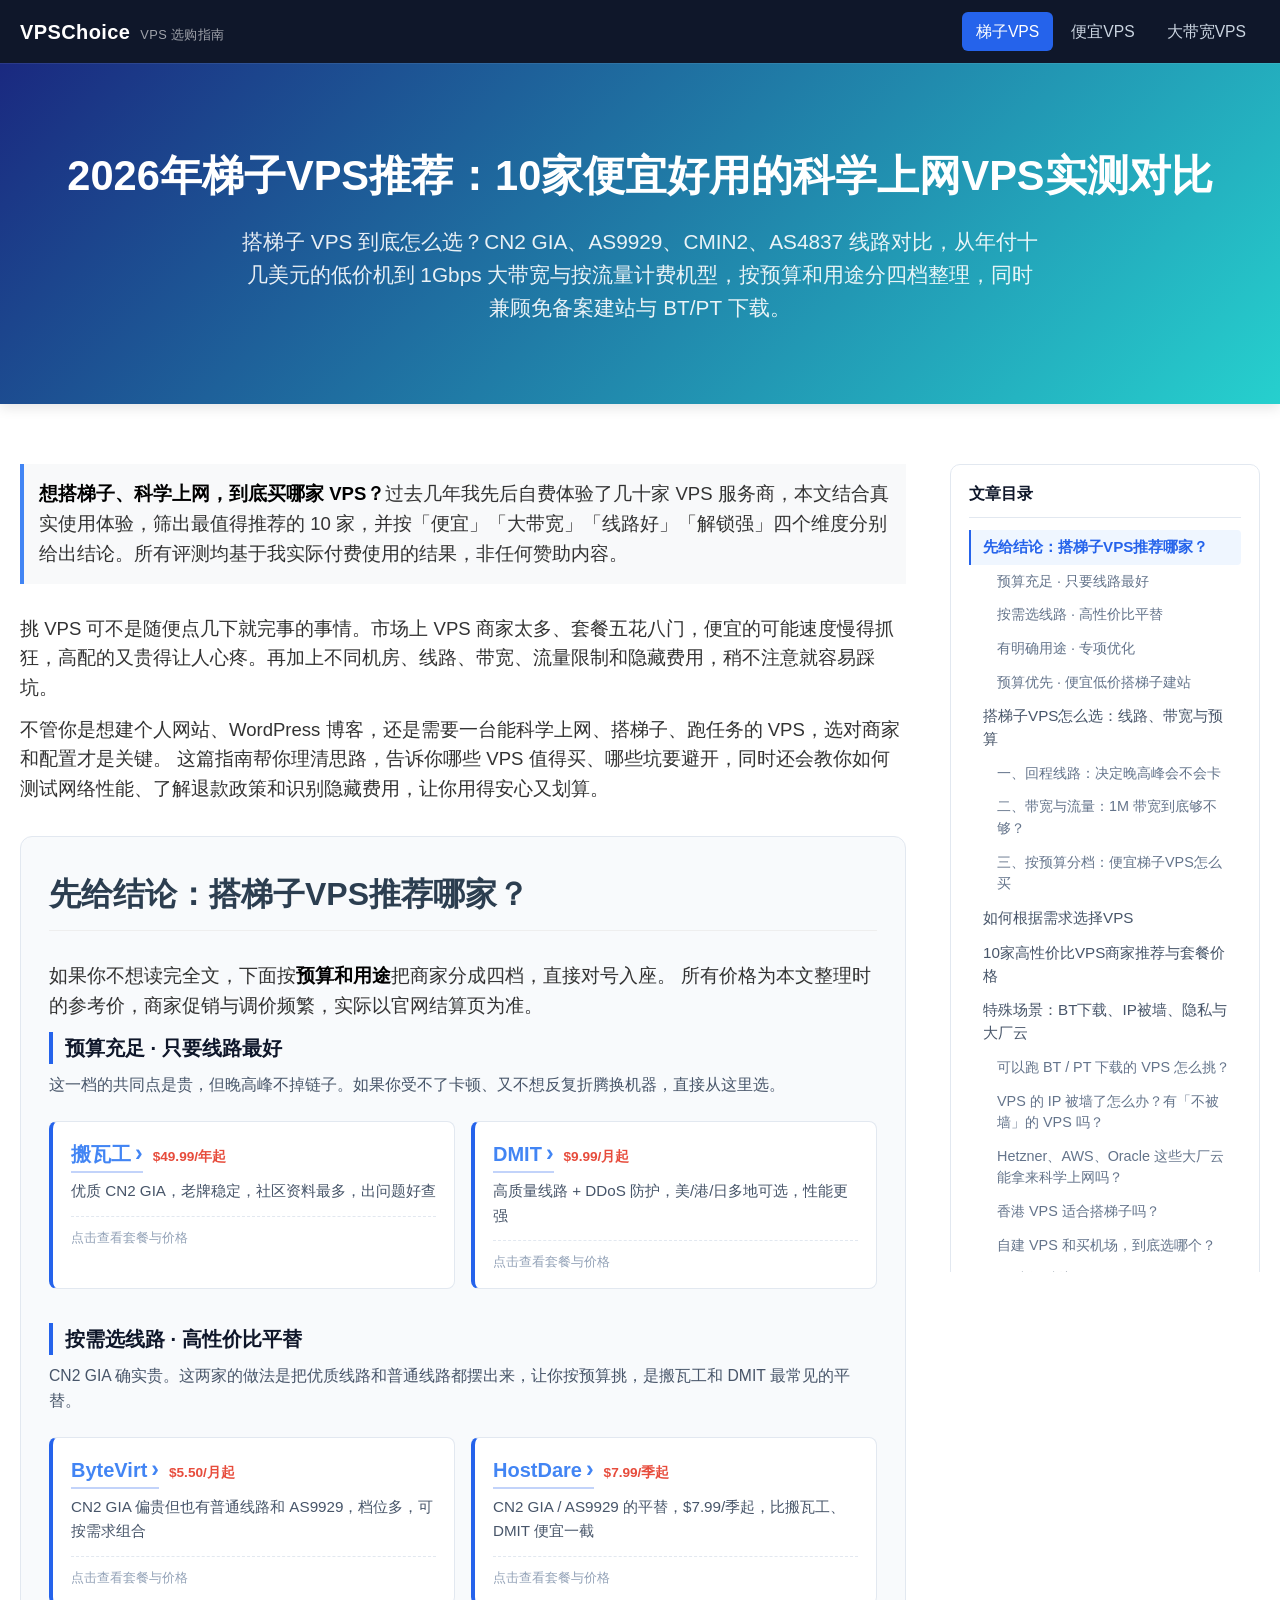
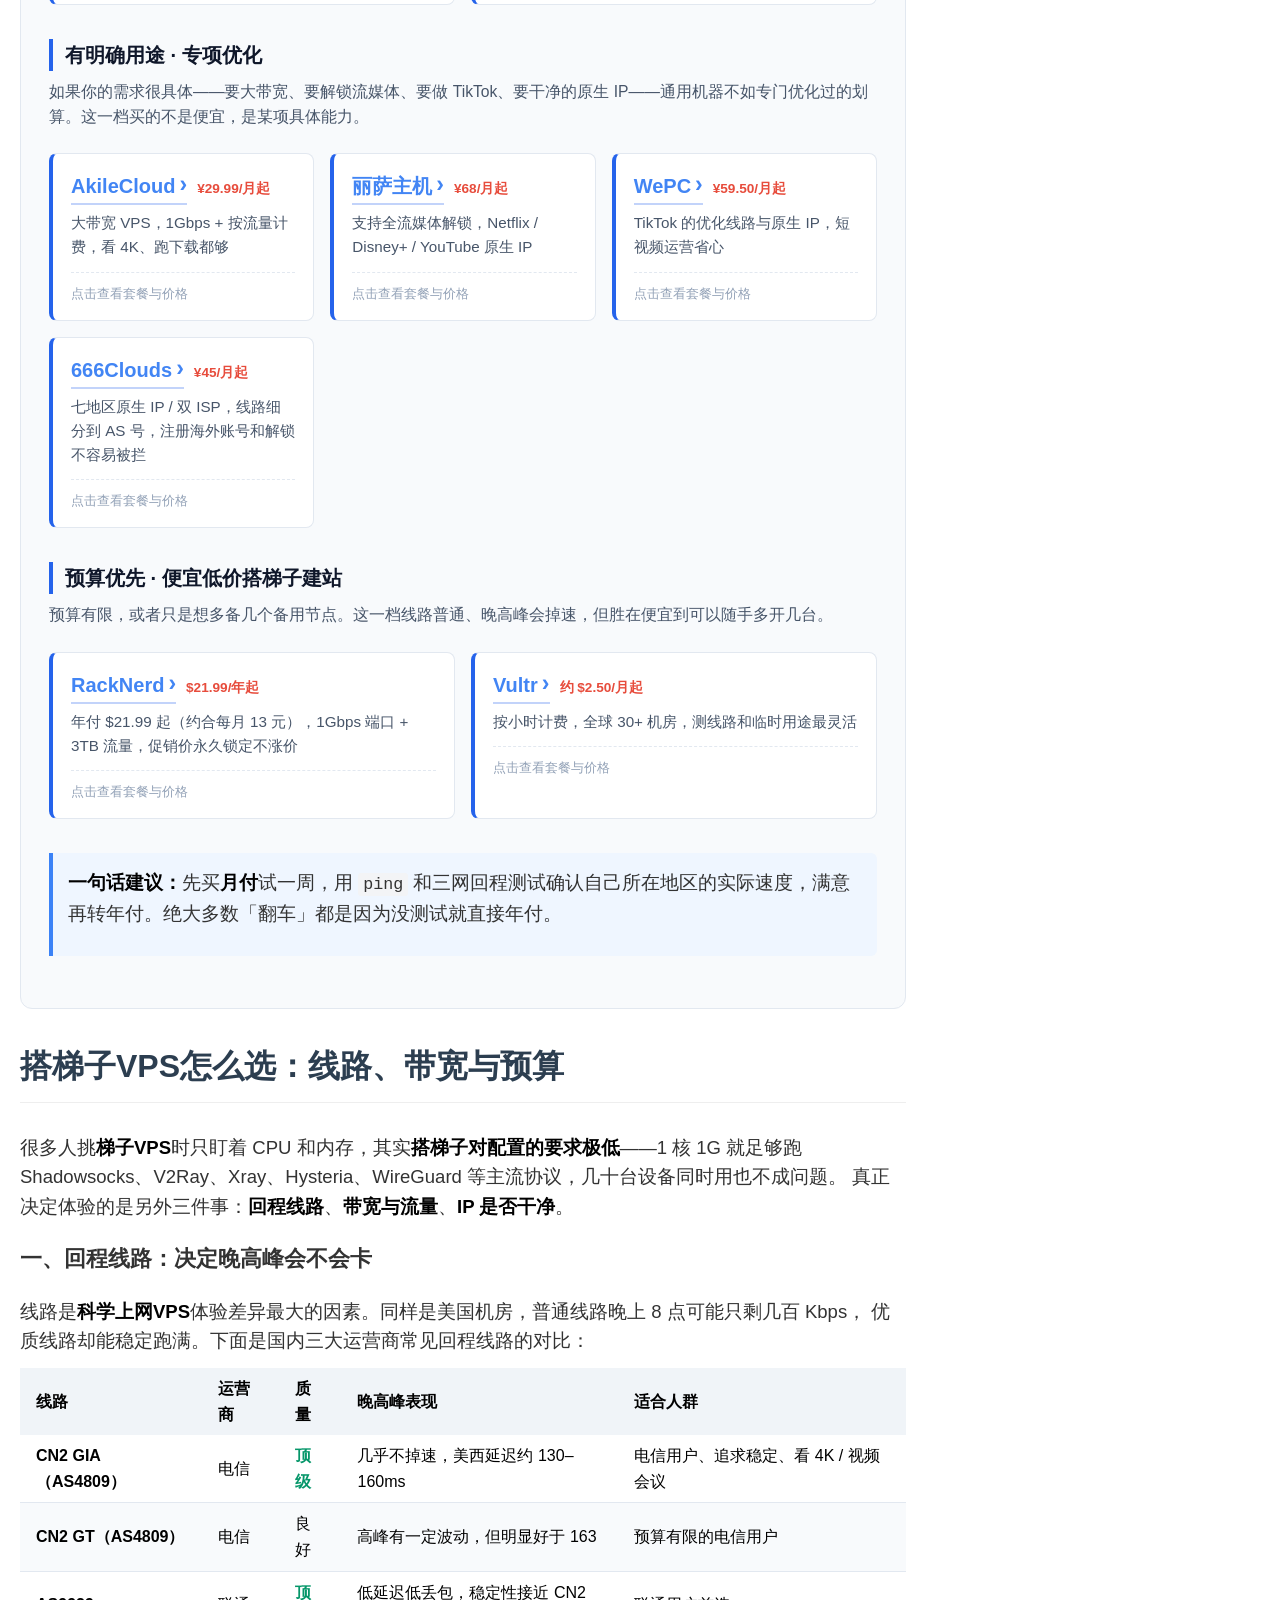
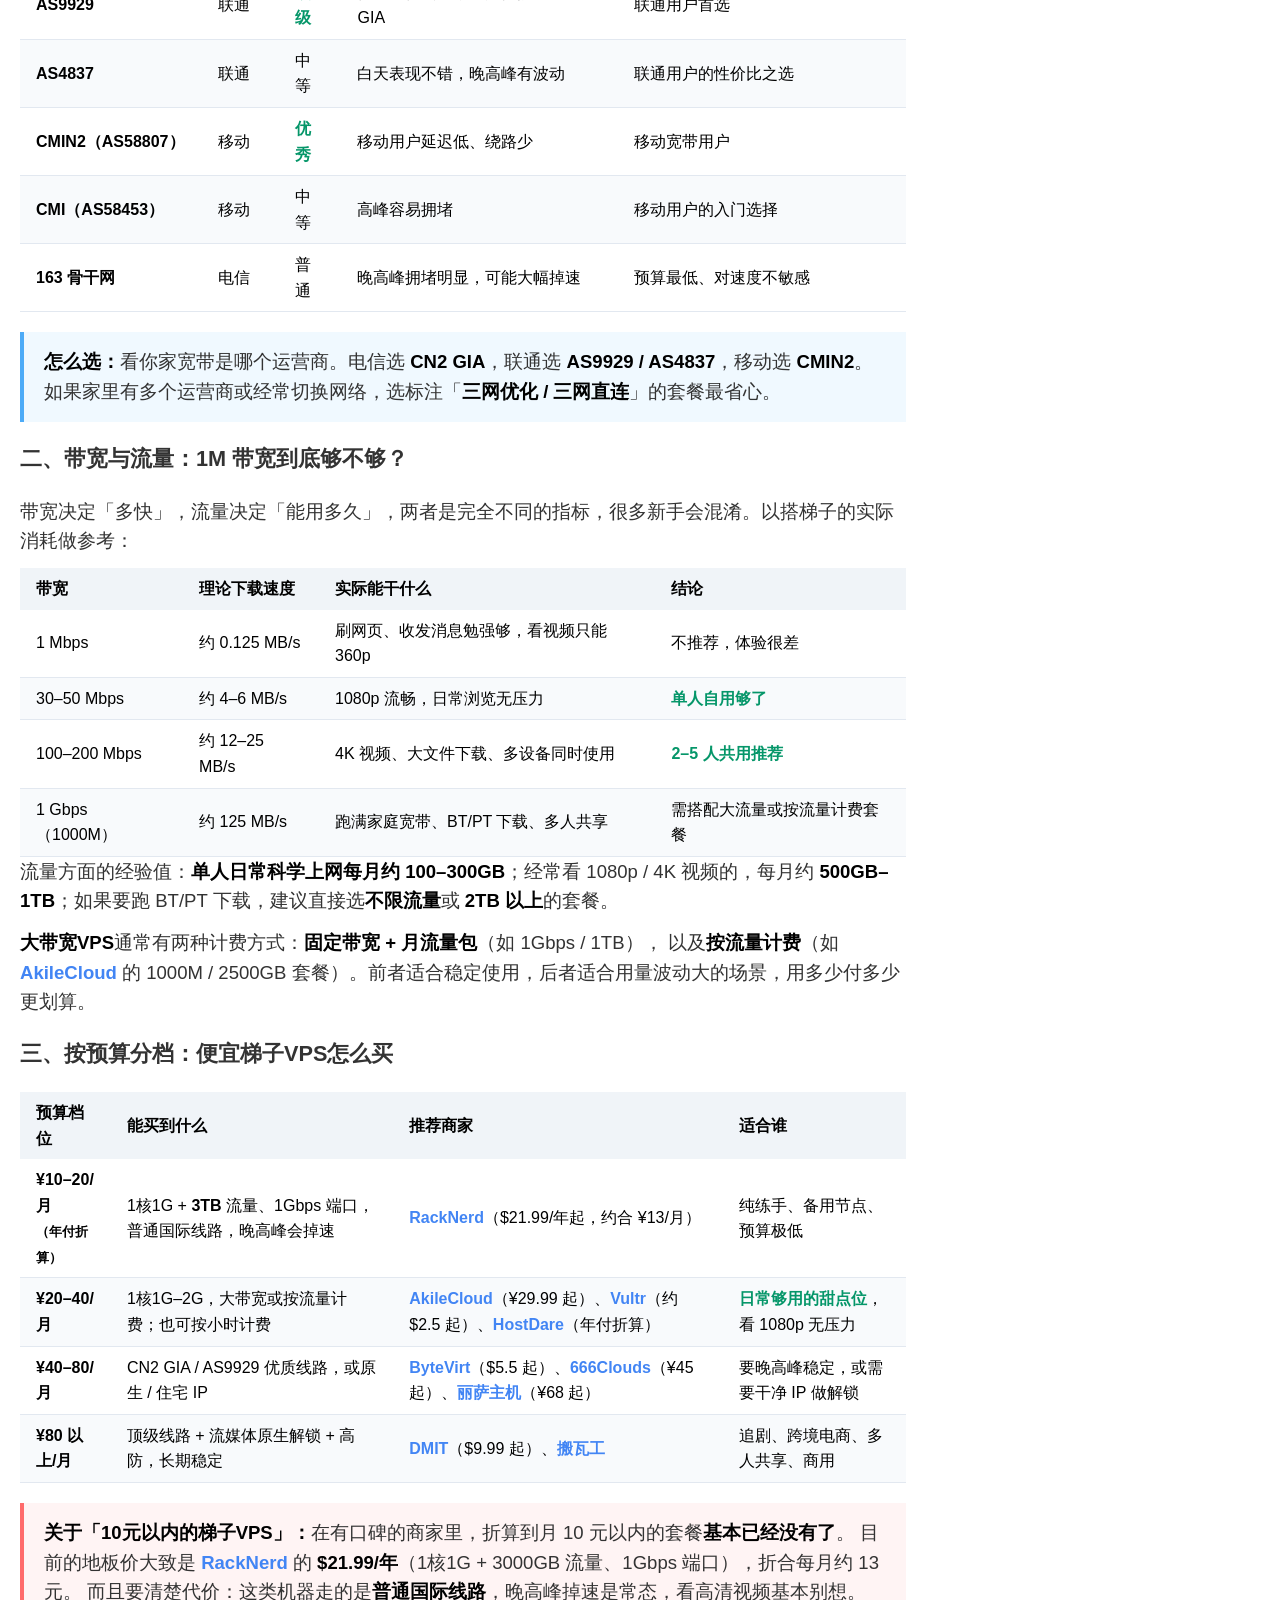
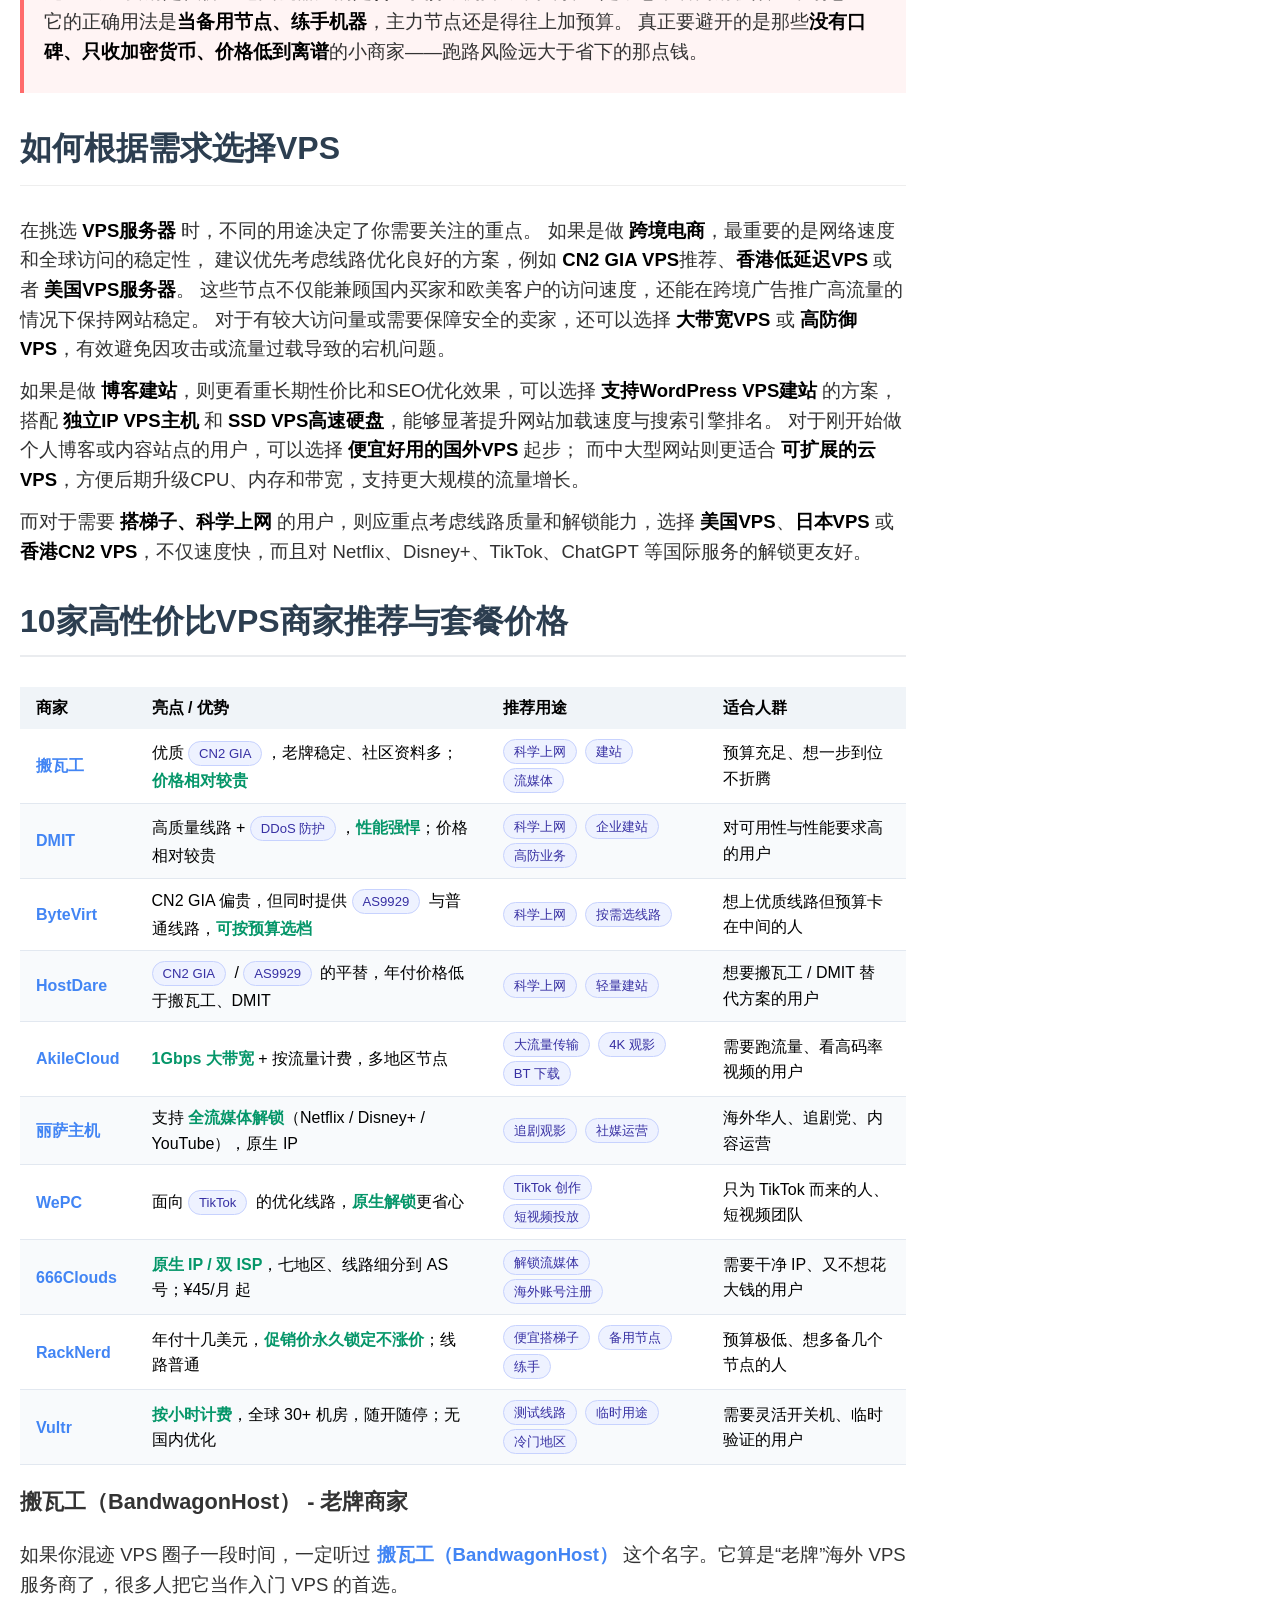
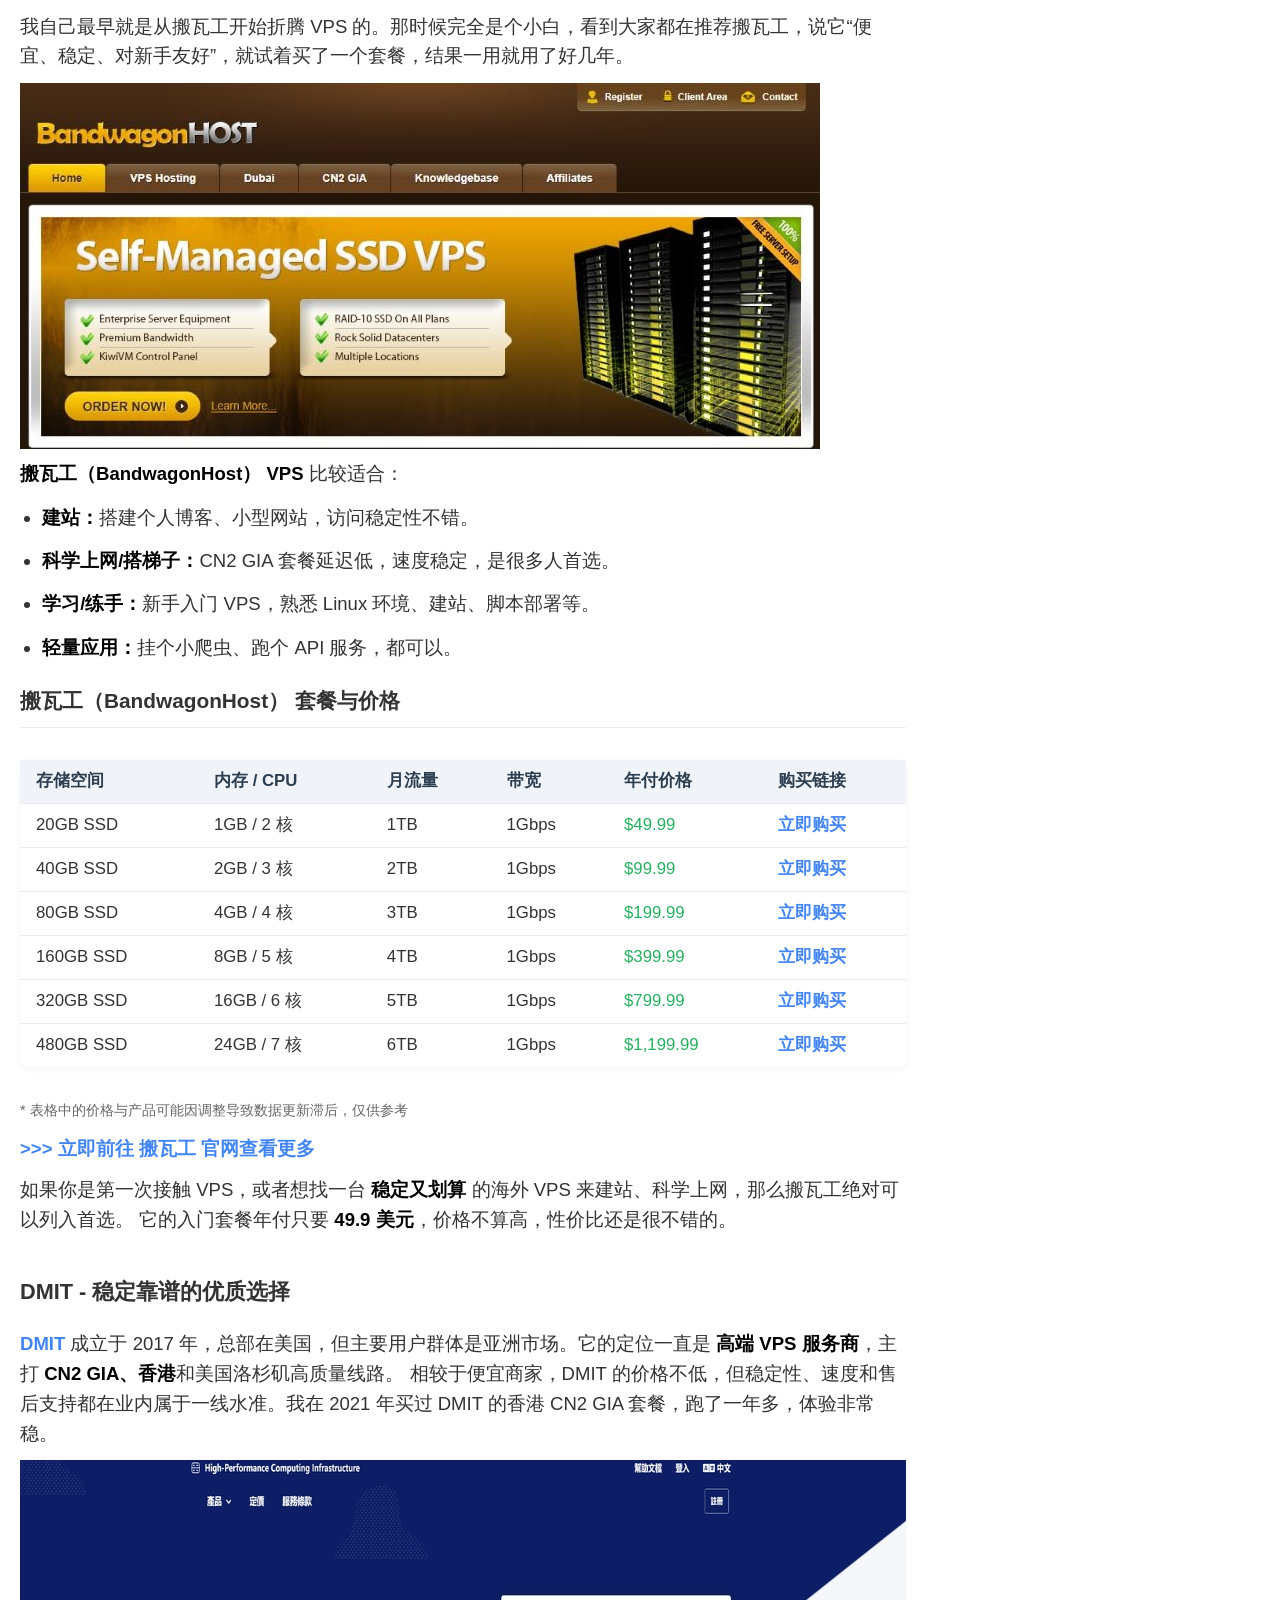
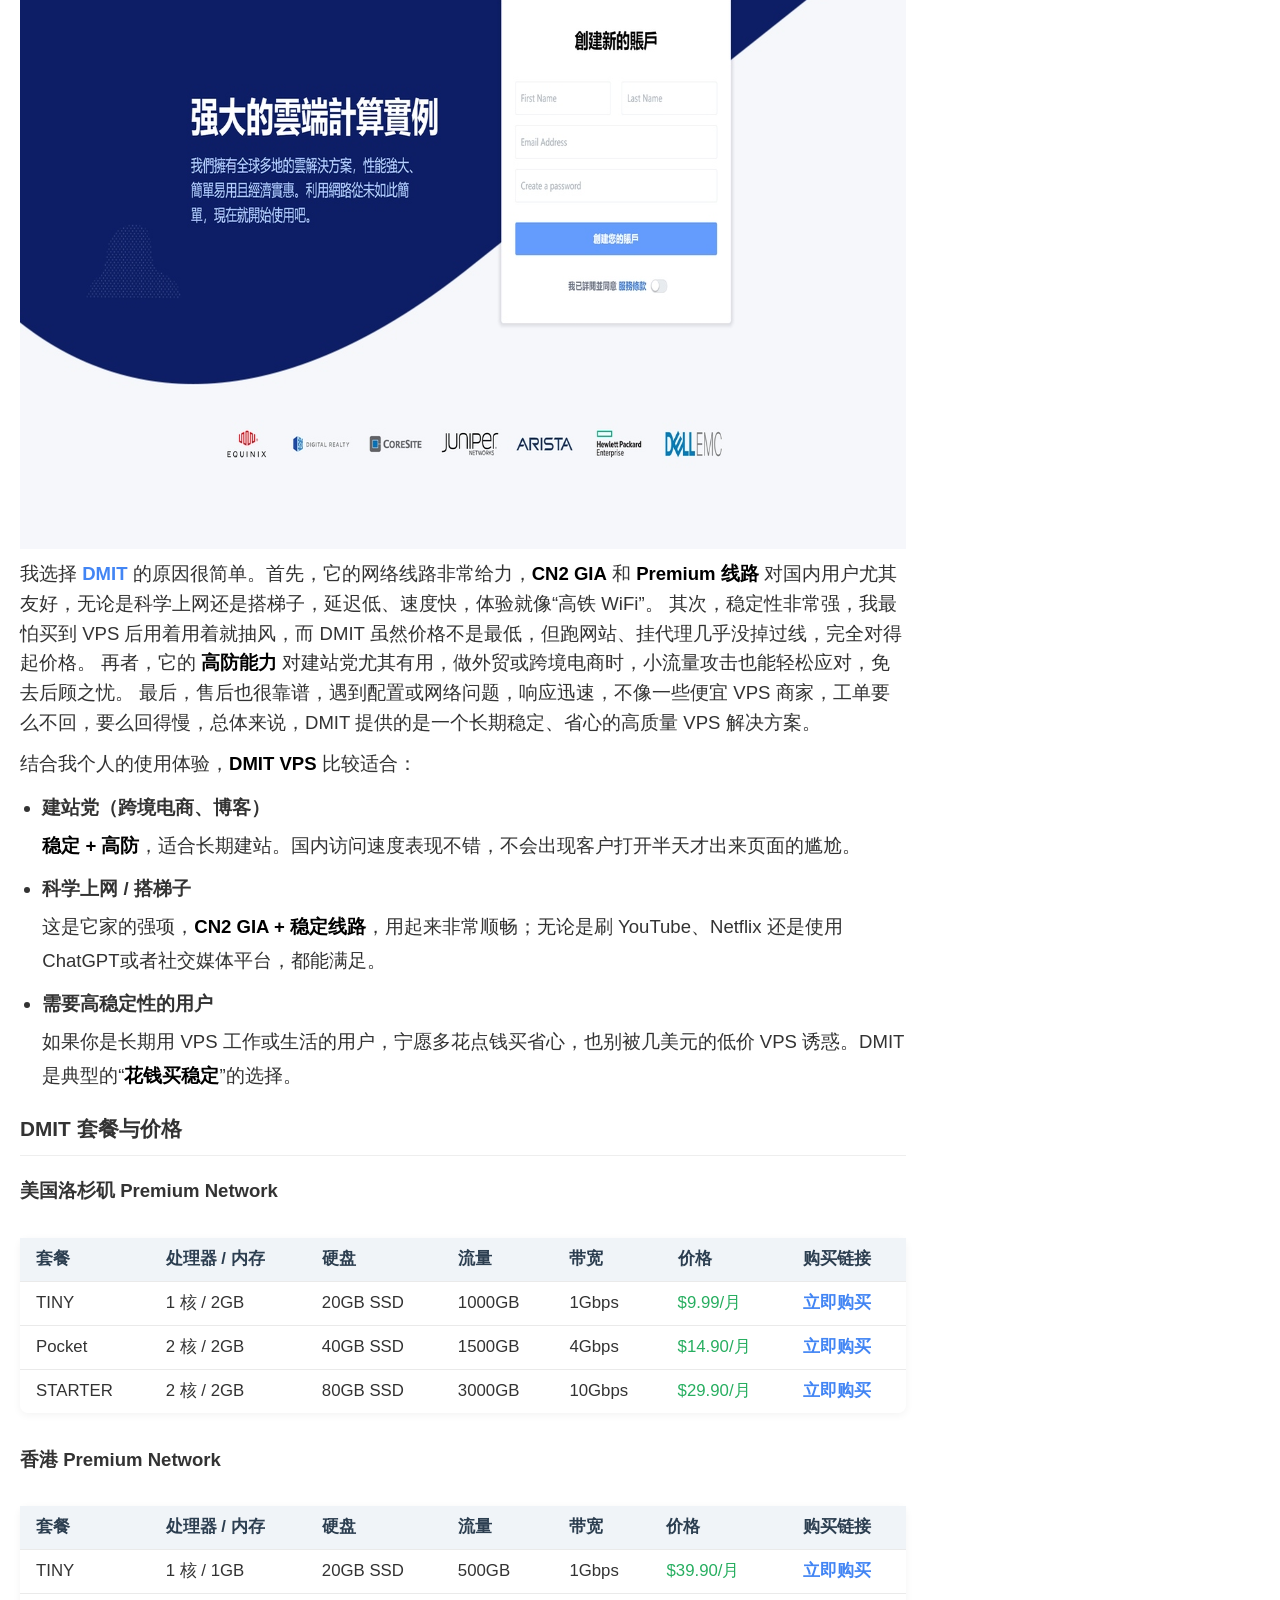
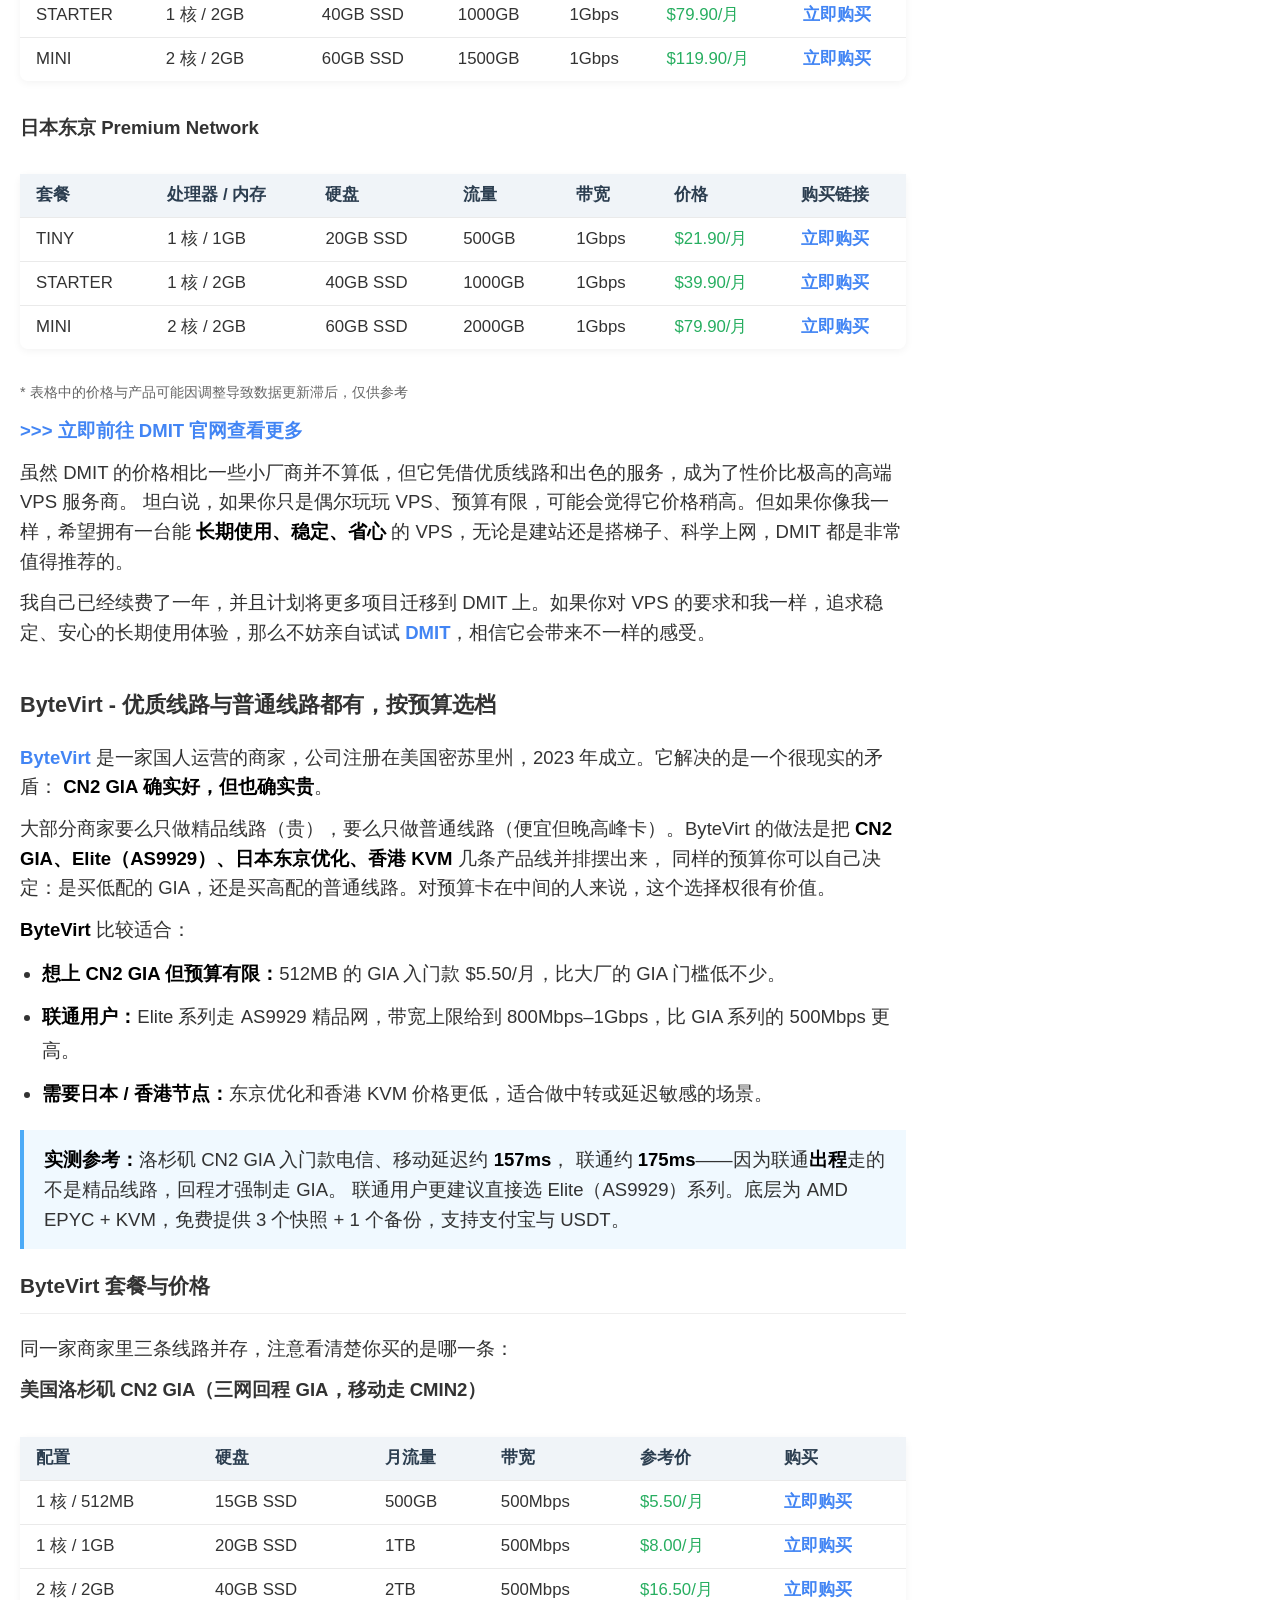
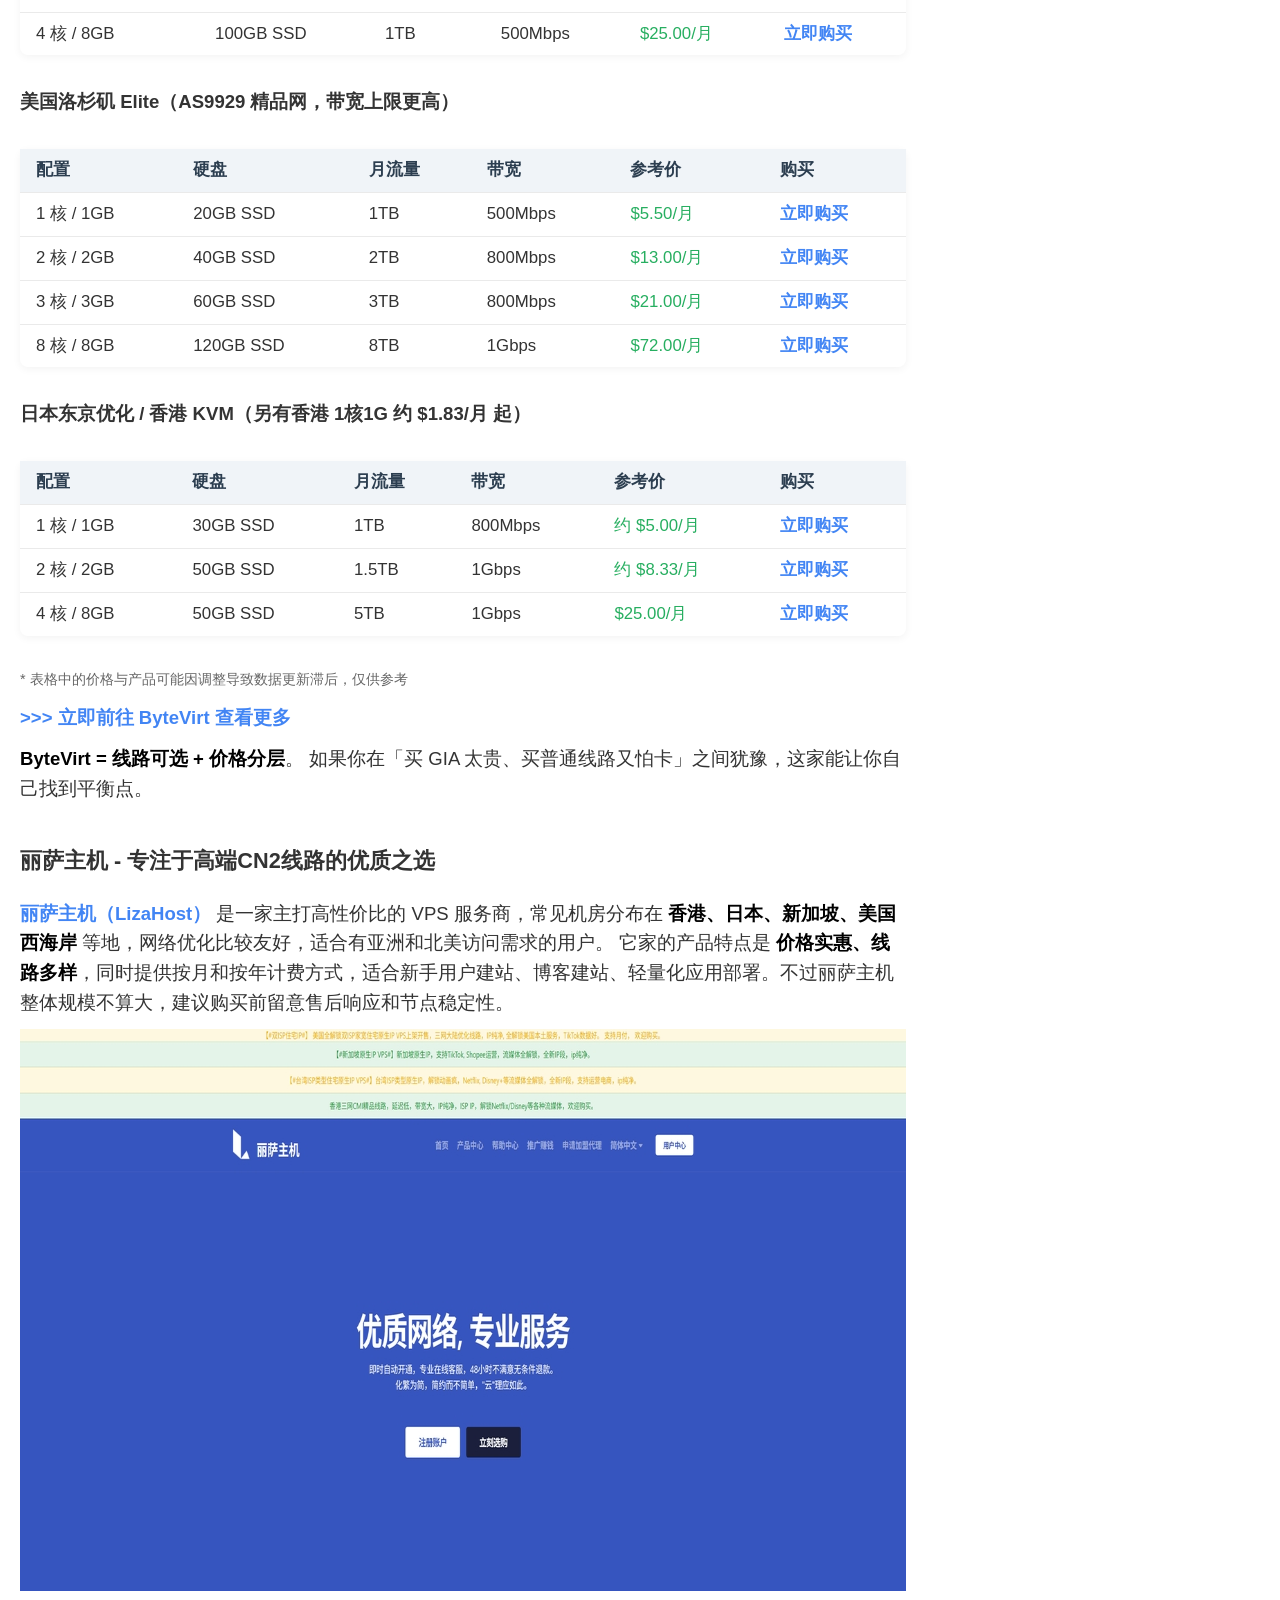
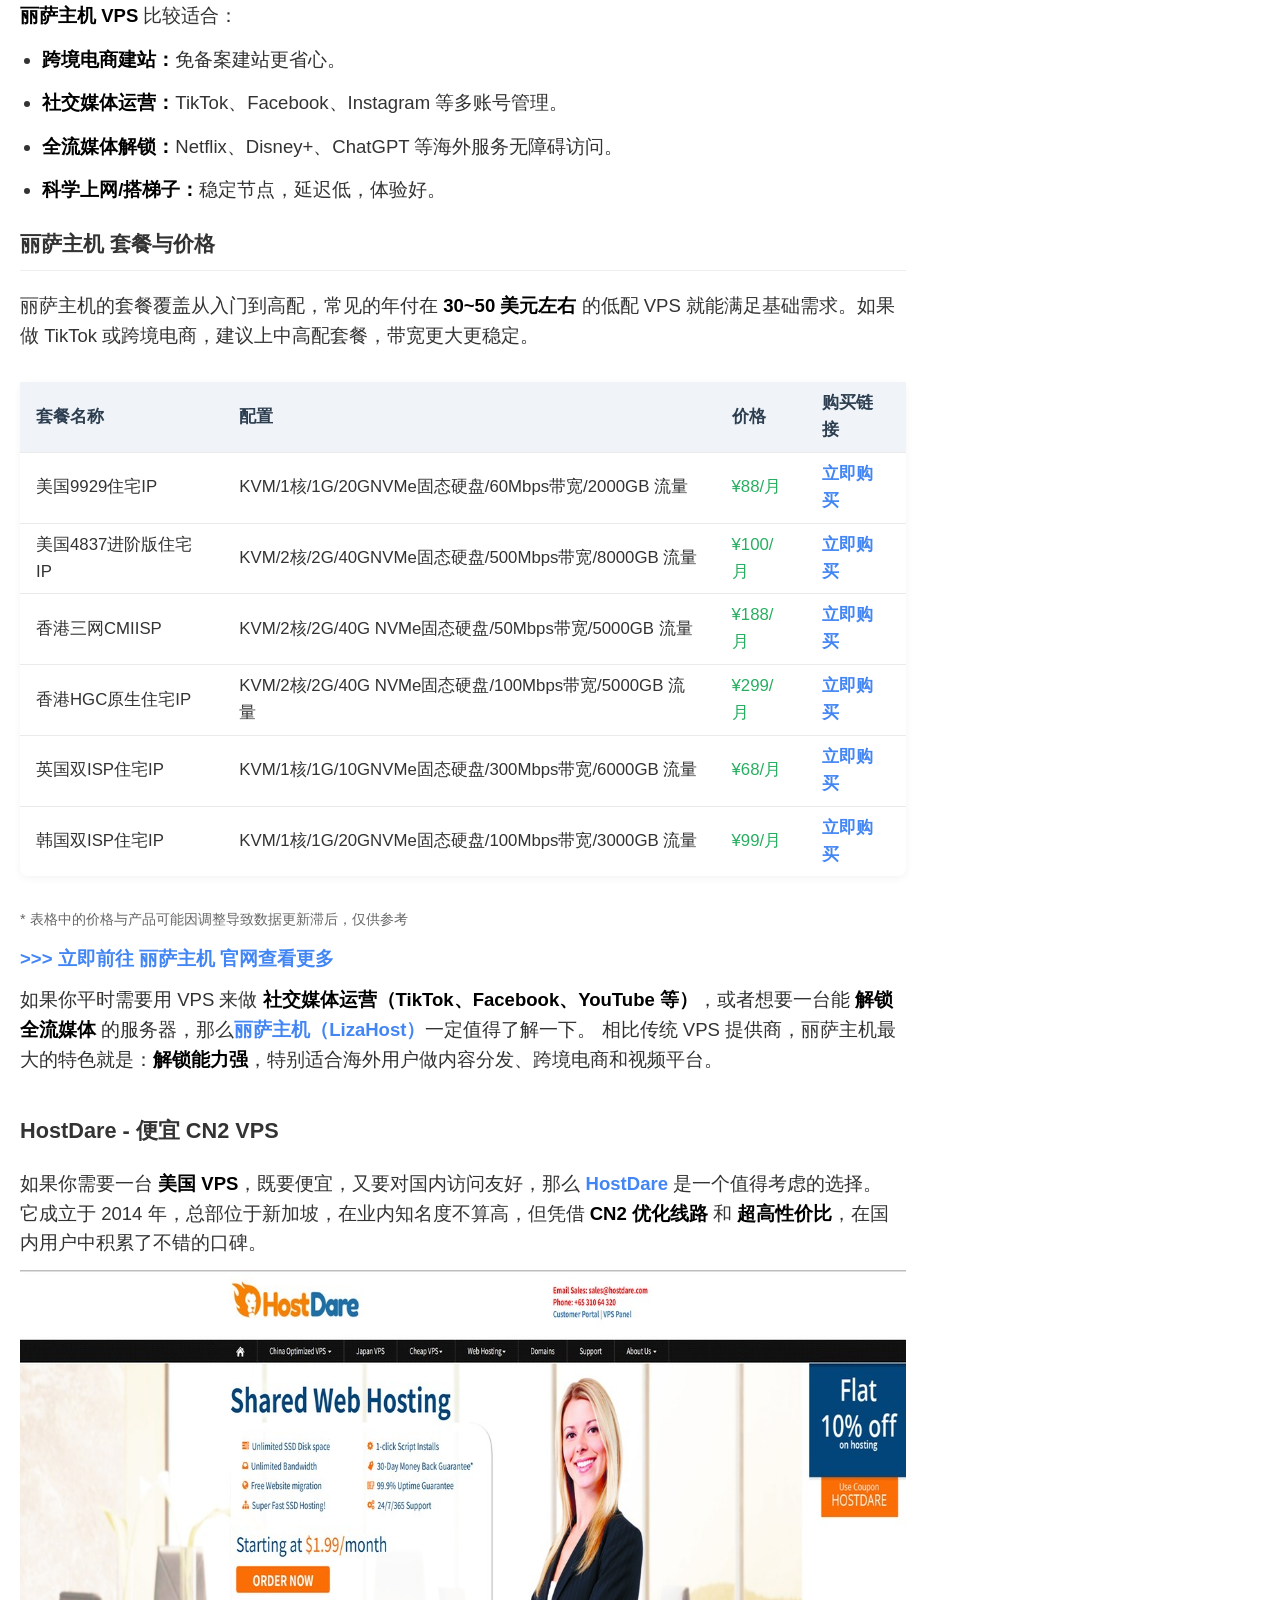
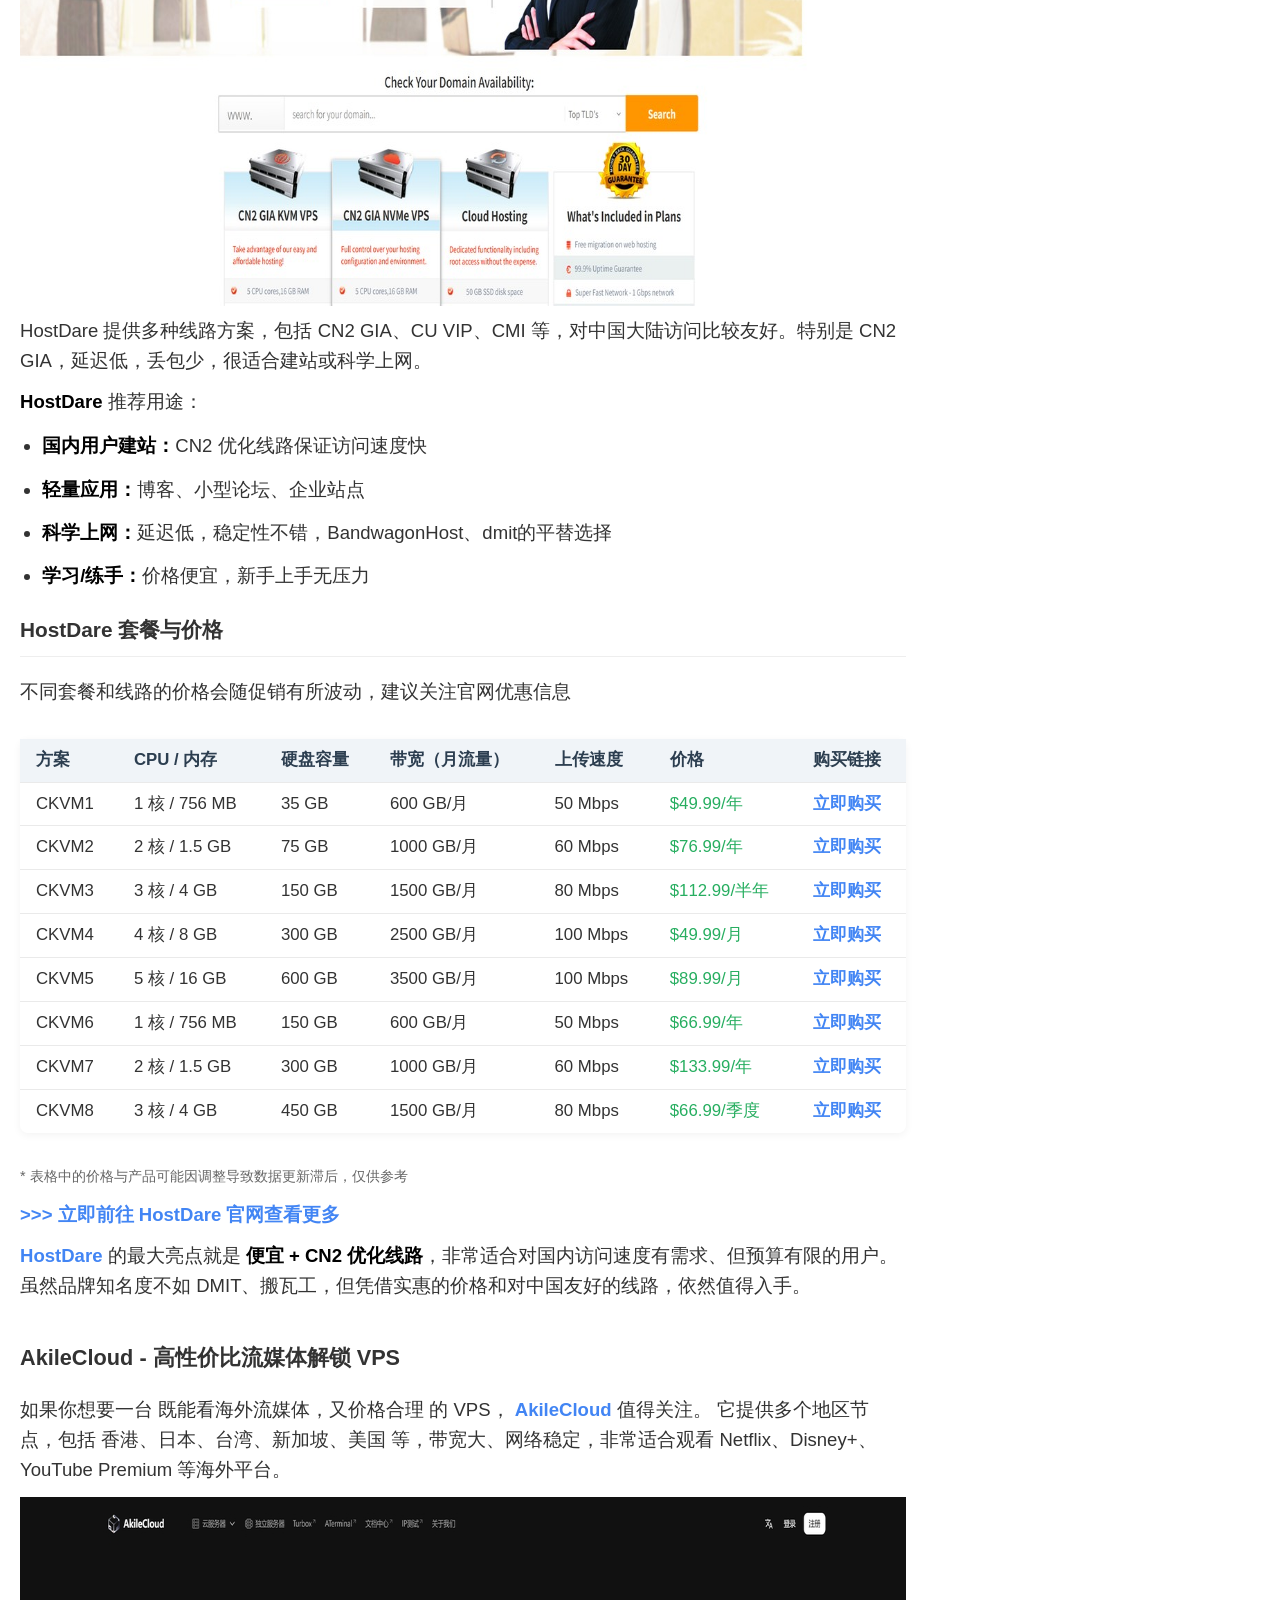
==== commit d17e6833: "fix:新增文章" ====
--- a/index.html
+++ b/index.html
@@ -1412,7 +1412,7 @@
             <h4 id="jms">不想自己维护的话：Just My Socks</h4>
             <p>
                 如果上面那张表看下来你的结论是「机场更适合我」，但又担心跑路问题，
-                <a href="https://justmysocks.net/members/aff.php?aff=34609" target="_blank" rel="noreferrer noopener nofollow sponsored">Just My Socks</a> 是个值得单独说的选项——它是
+                <a href="https://justmysocks6.net/members/aff.php?aff=34609" target="_blank" rel="noreferrer noopener nofollow sponsored">Just My Socks</a> 是个值得单独说的选项——它是
                 <strong><a href="https://bwh81.net/aff.php?aff=83205" target="_blank" rel="noreferrer noopener nofollow sponsored">搬瓦工</a> 官方运营的机场服务</strong>，
                 等于把搬瓦工的 CN2 GIA 线路直接做成了订阅制。
             </p>
